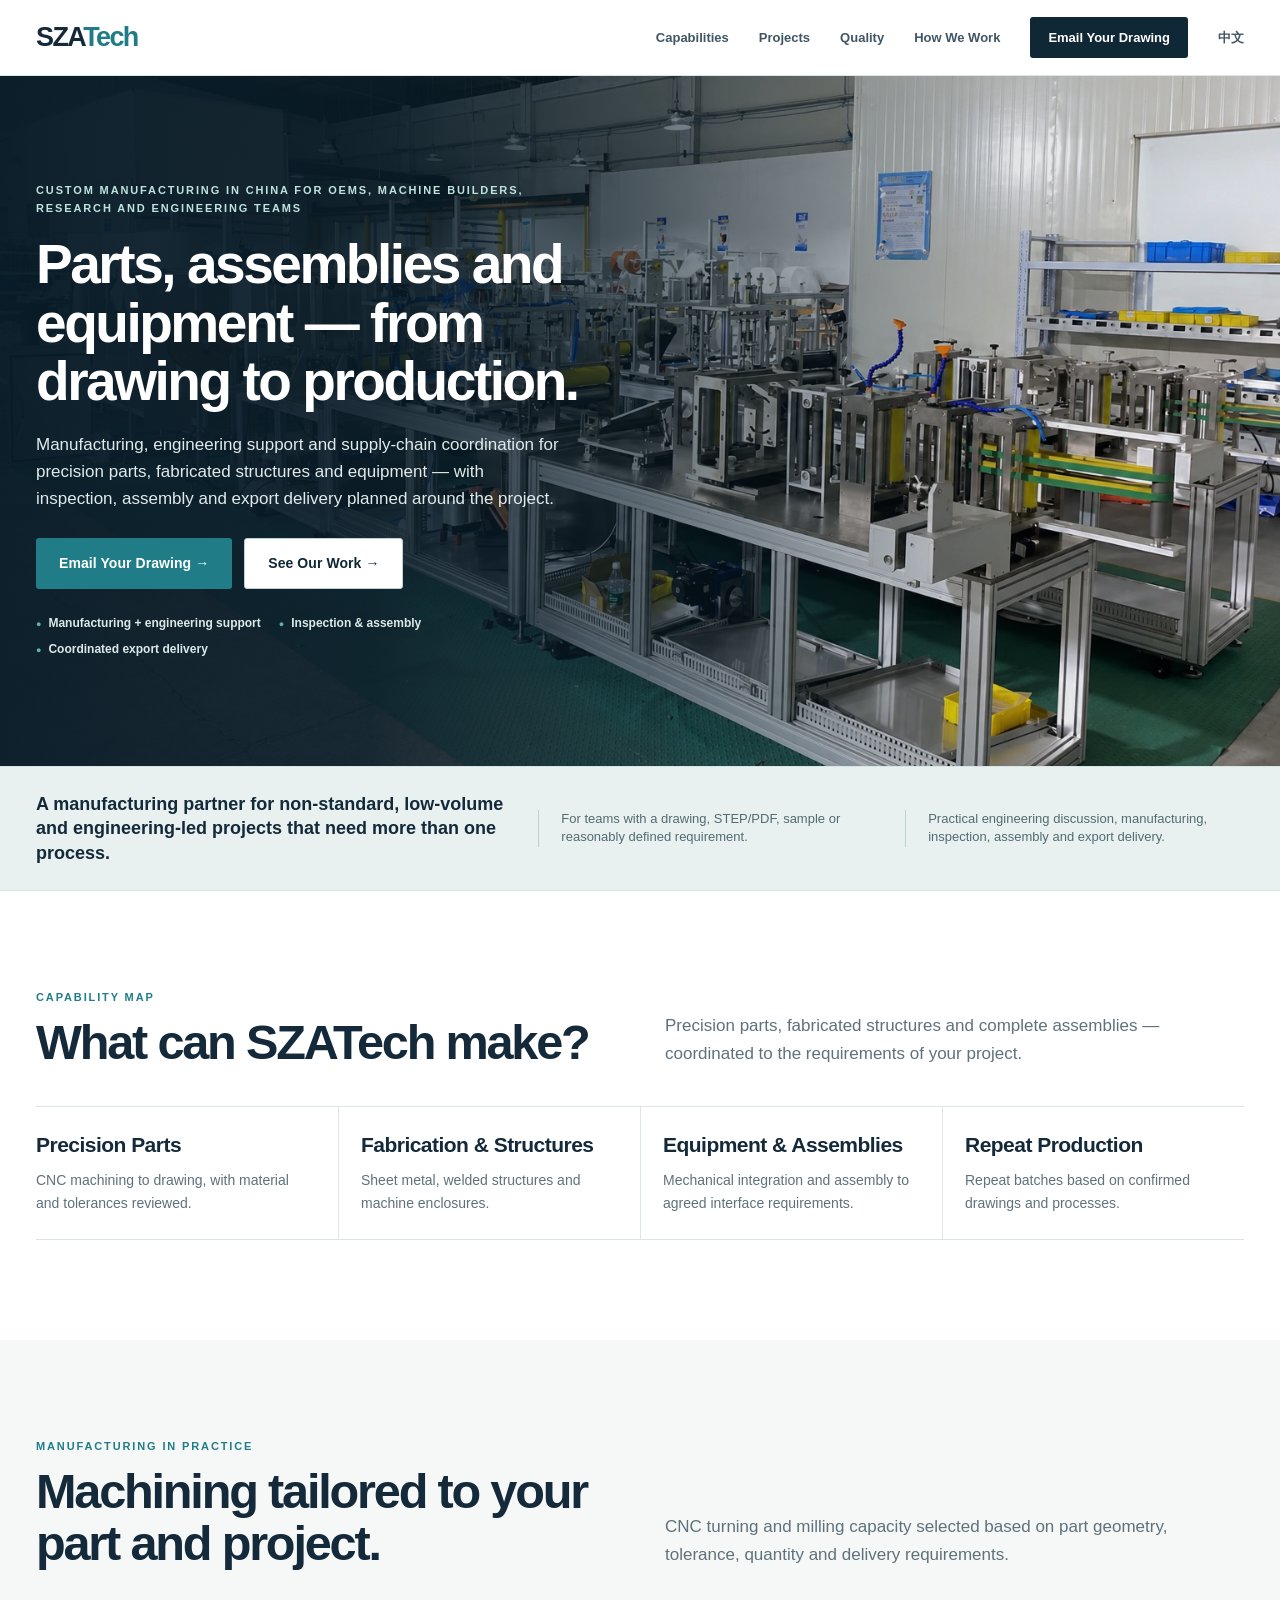
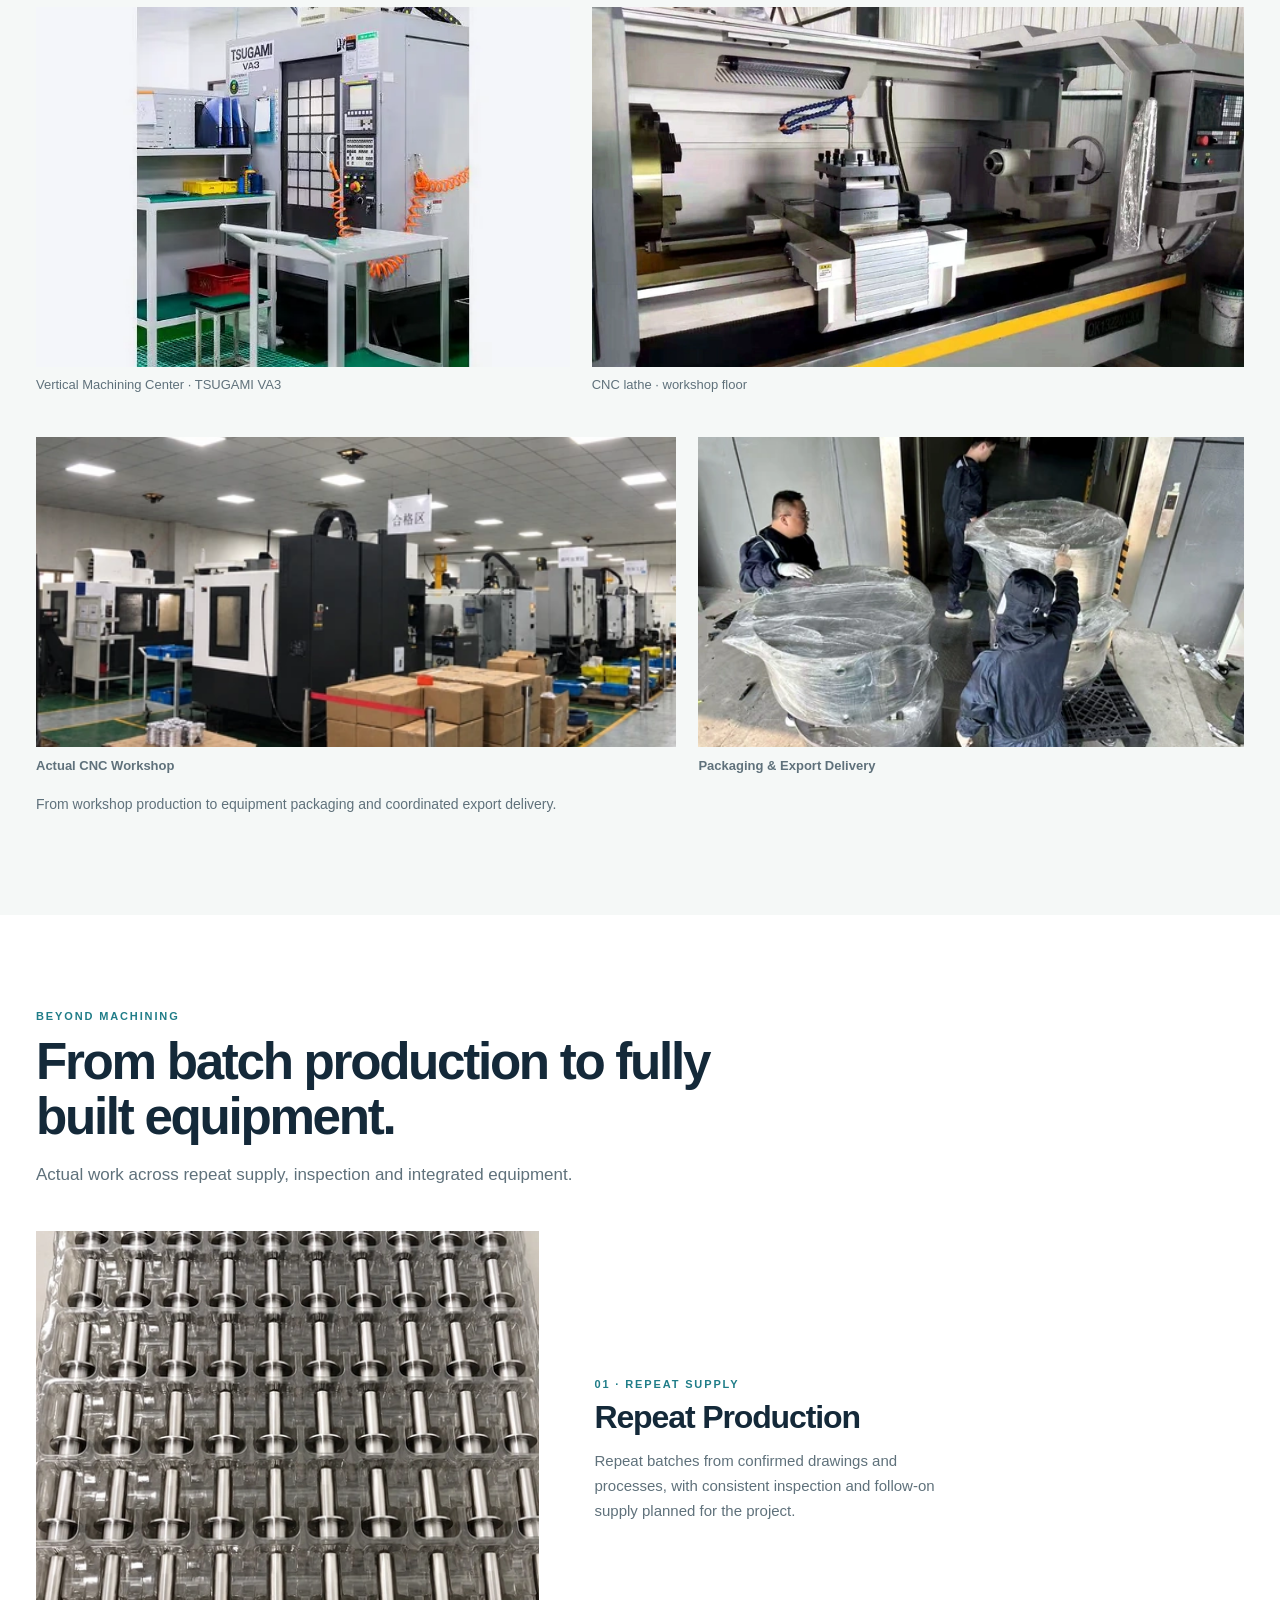
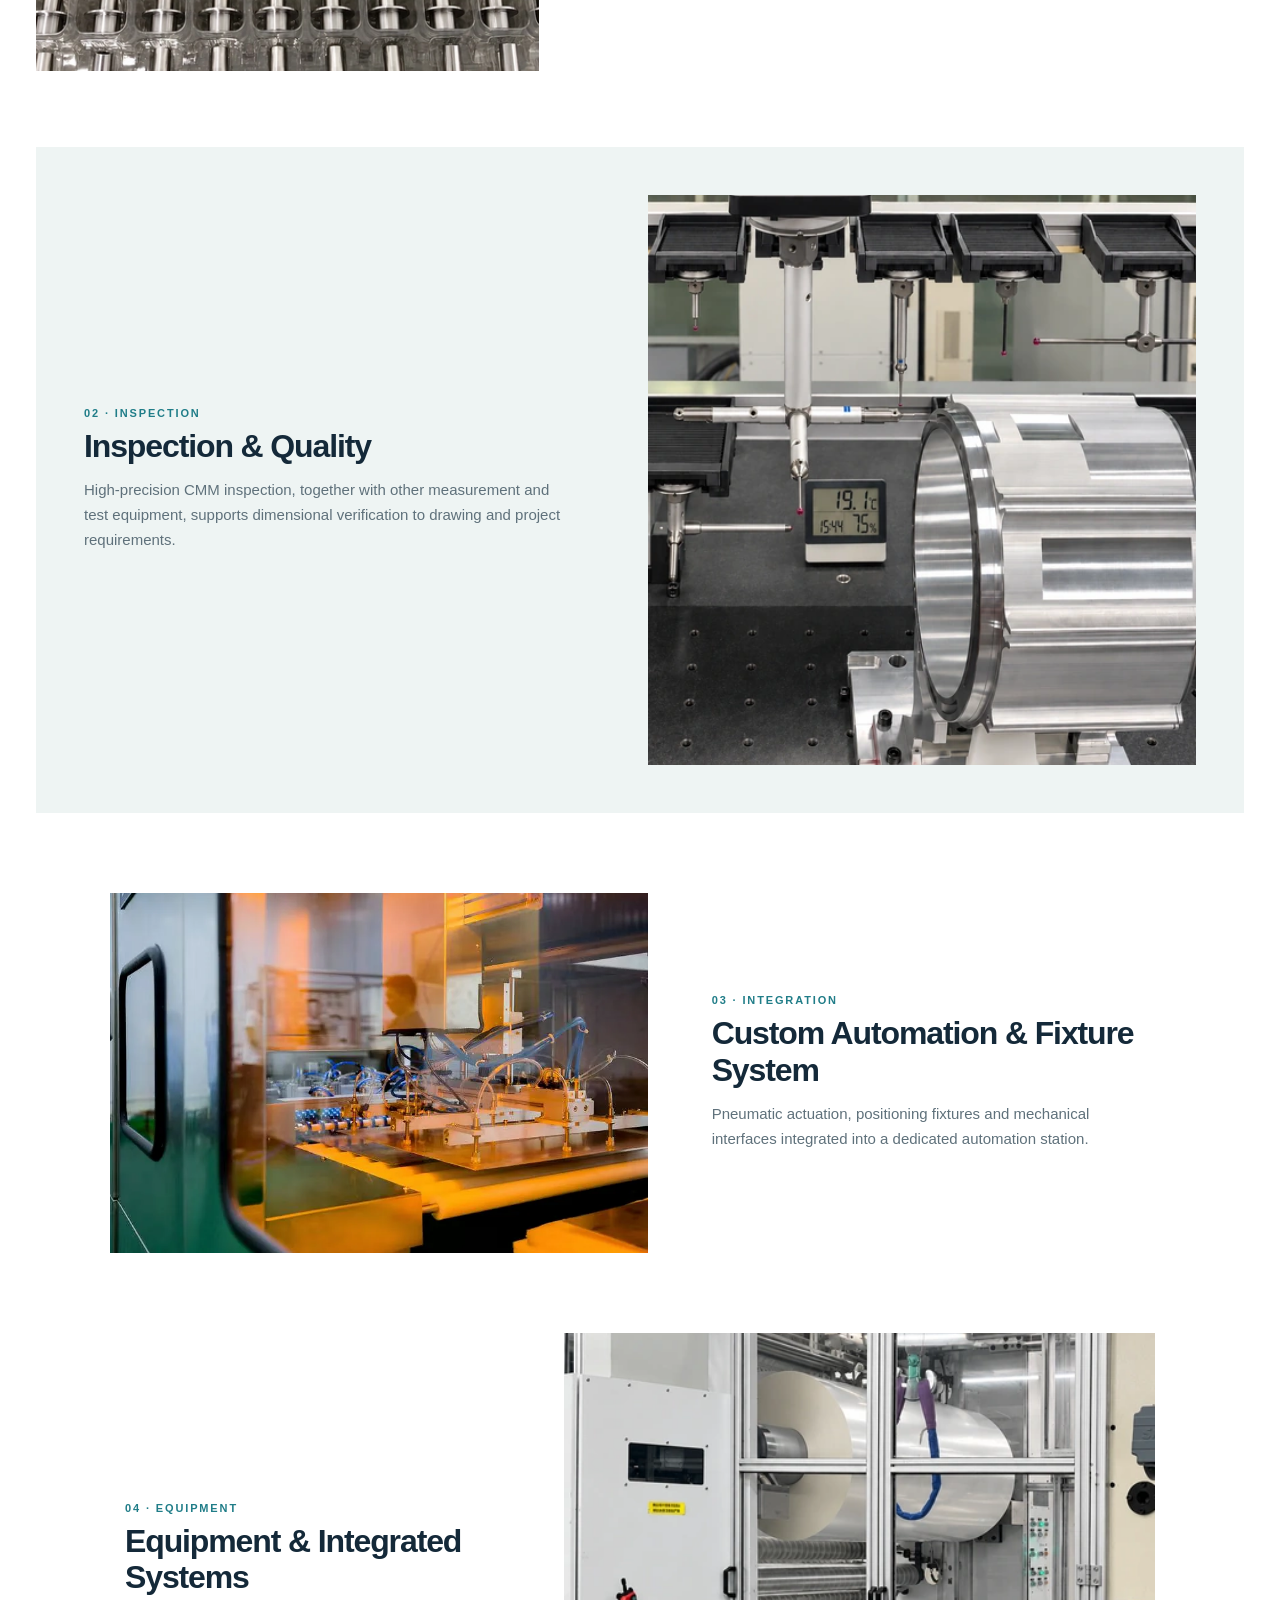
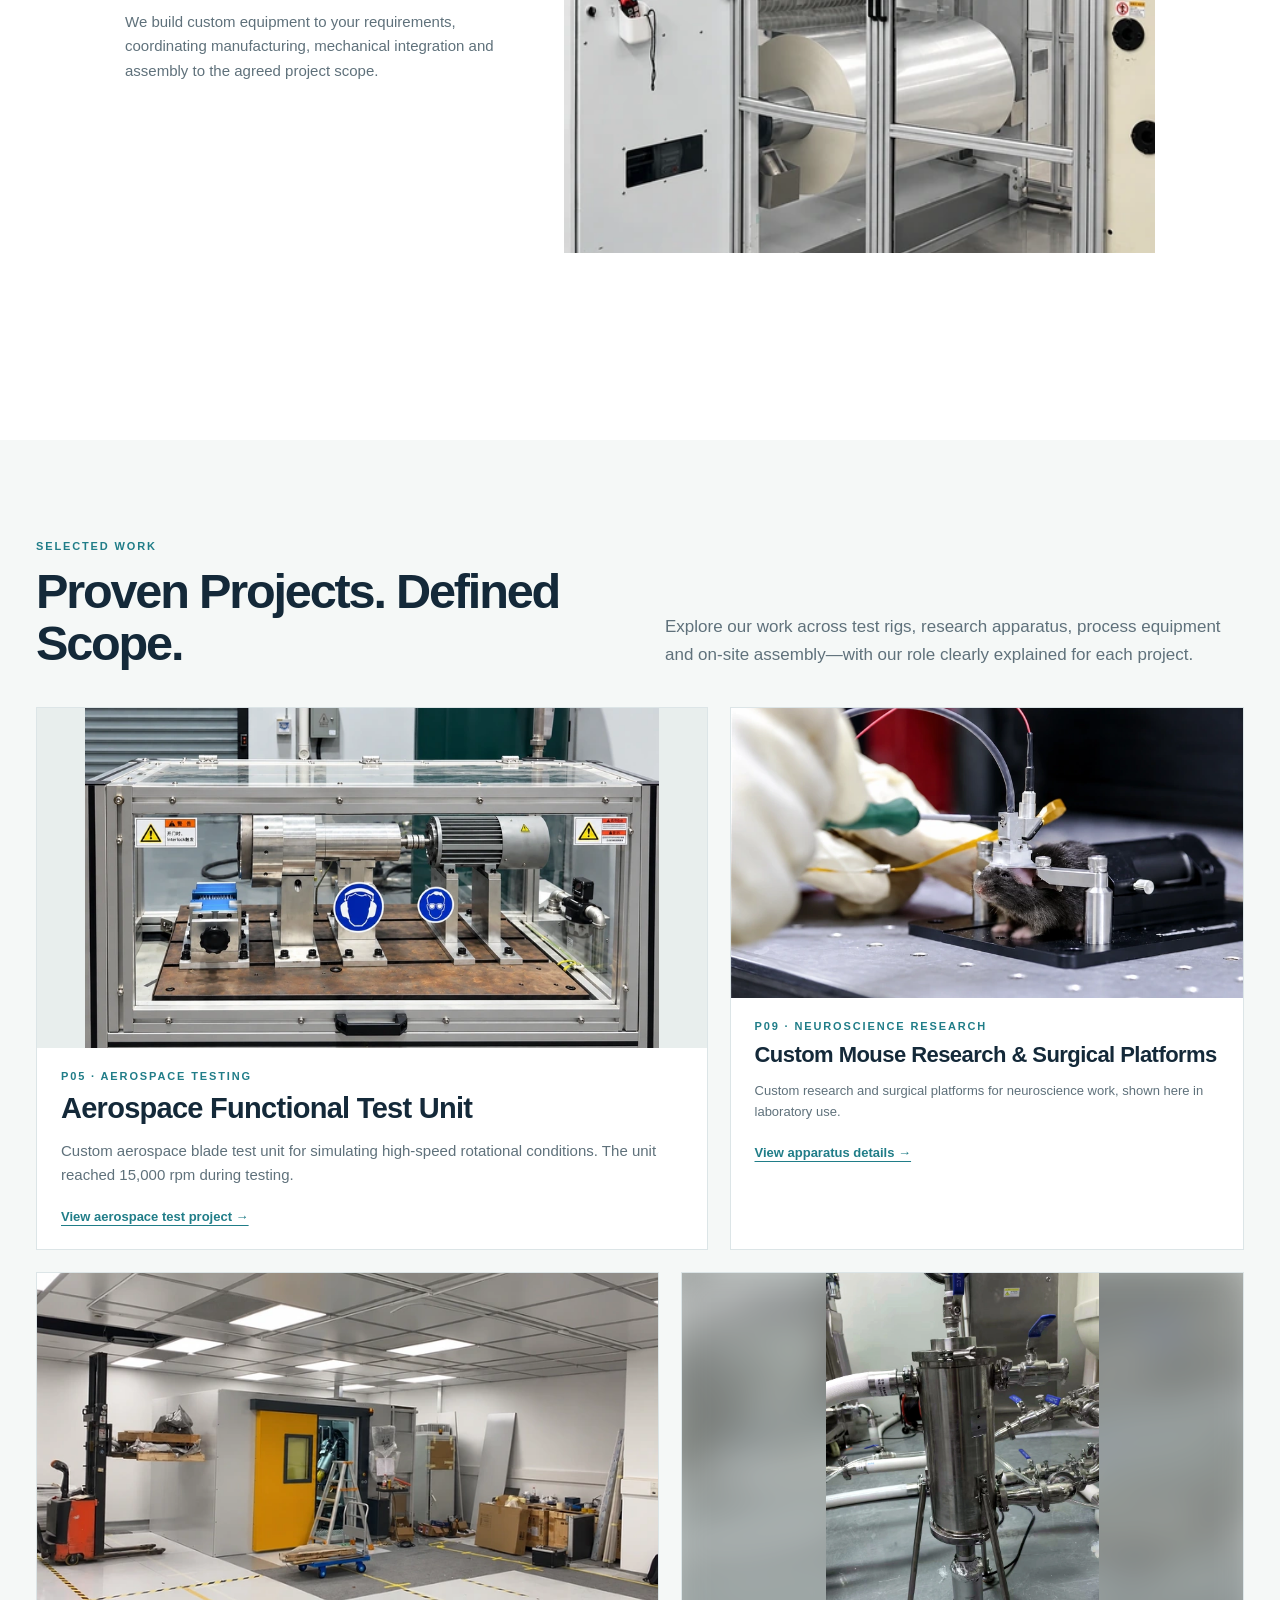
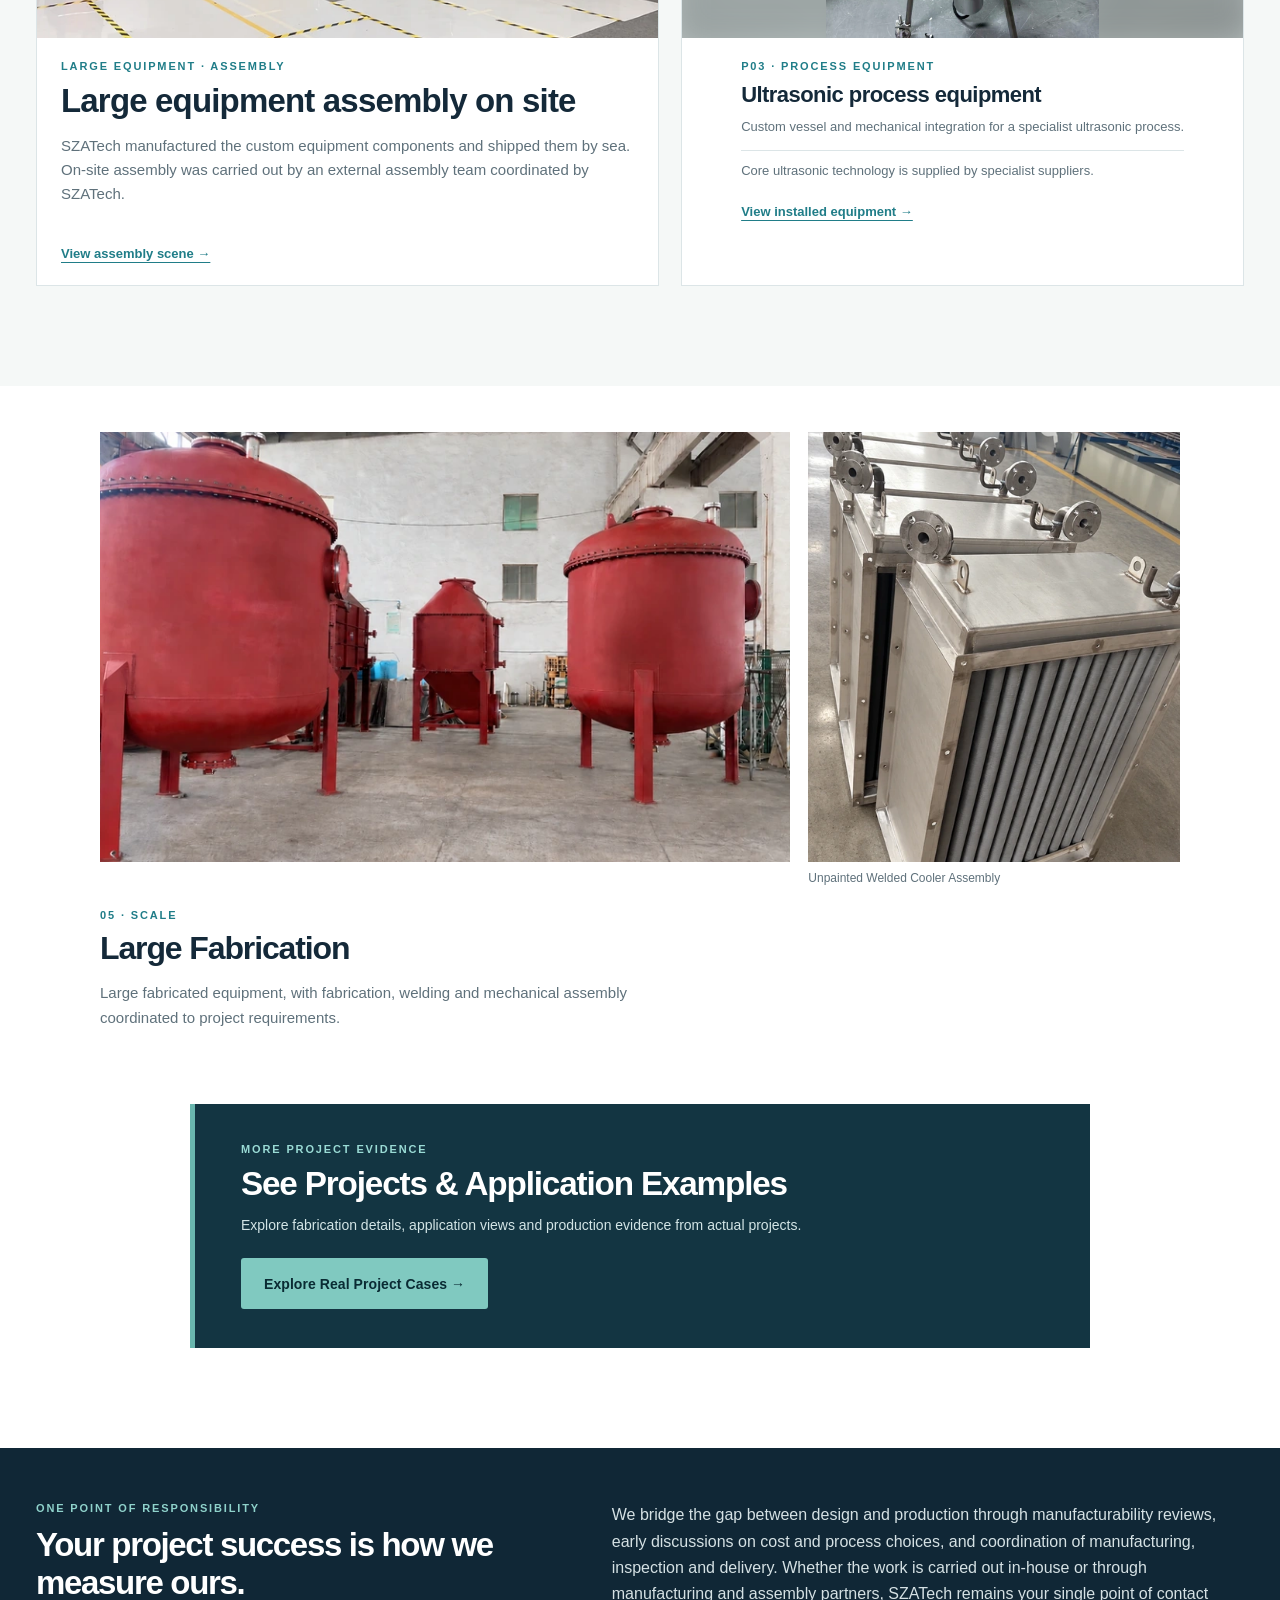
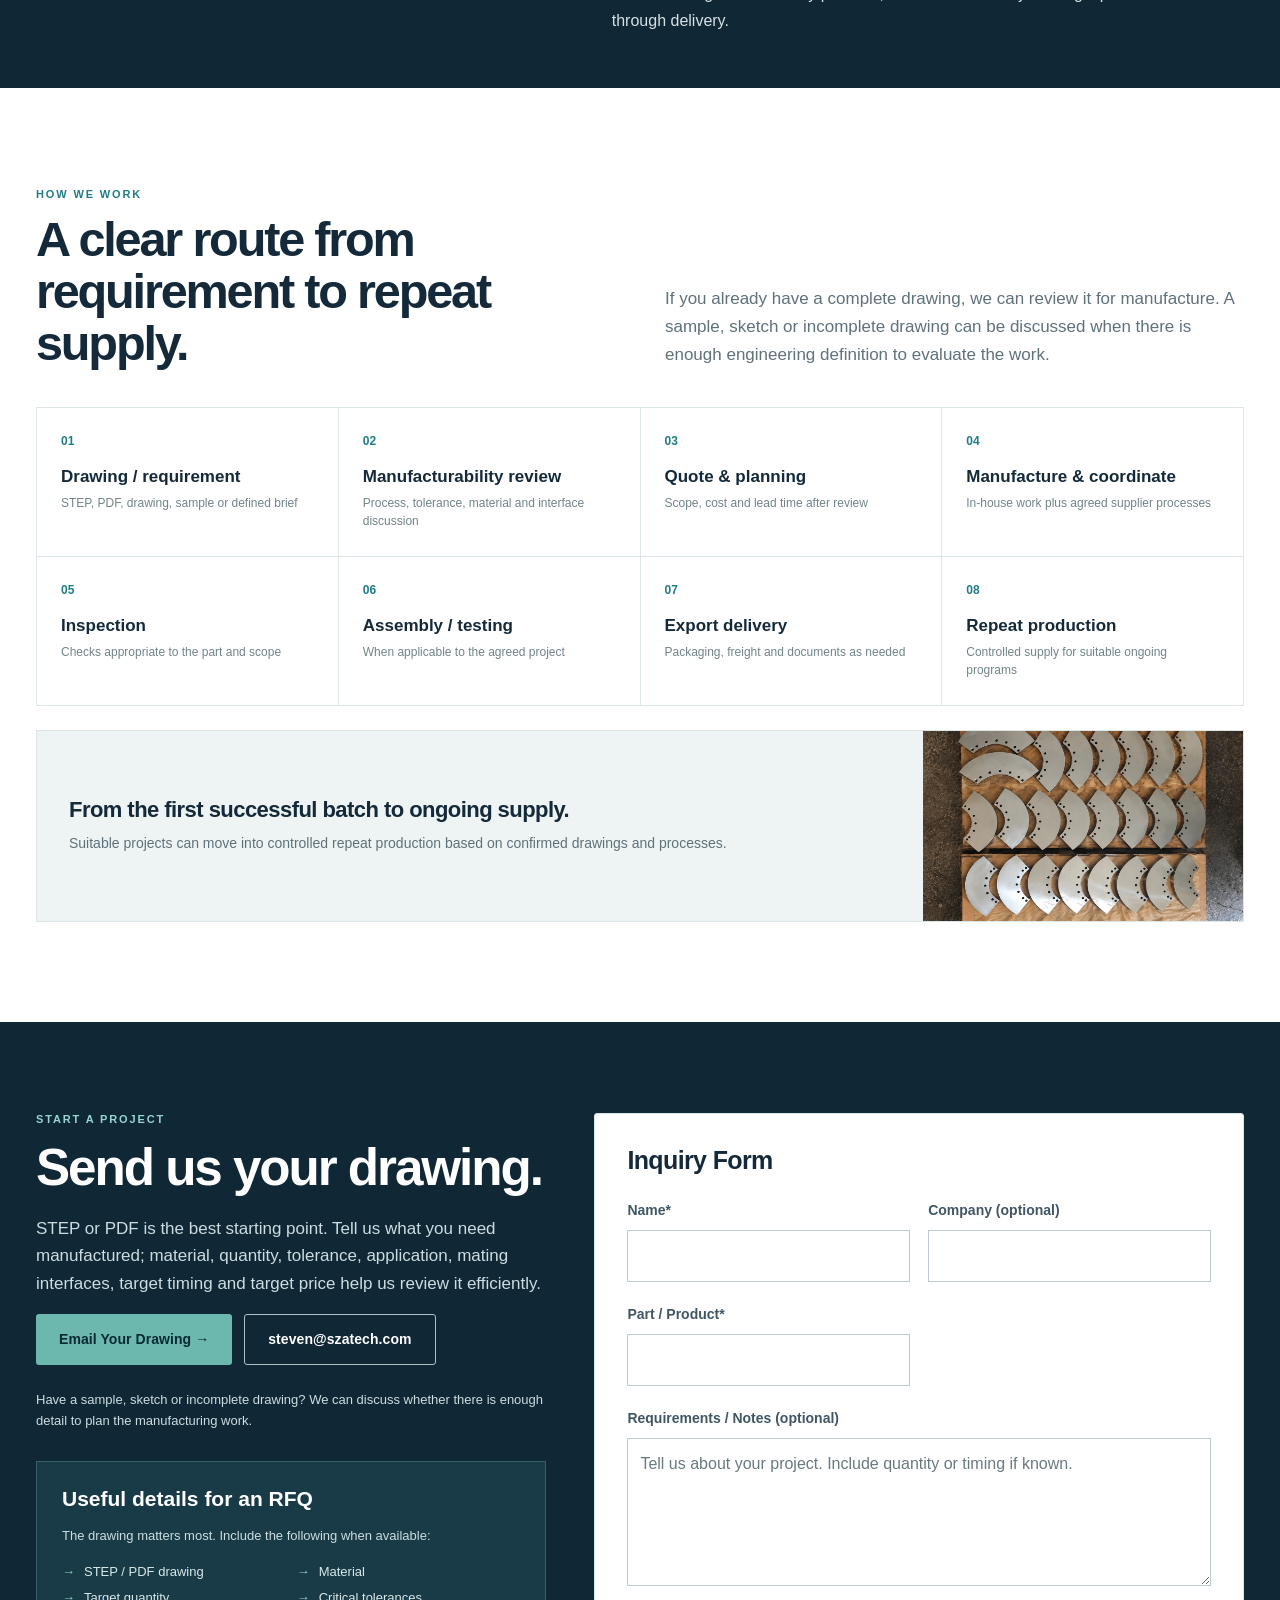
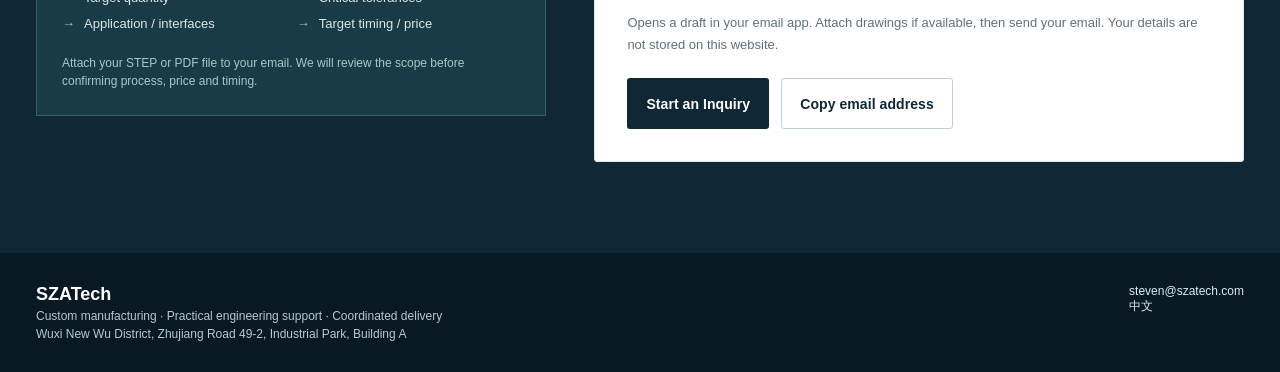
==== docs/index.html @ 00c43399 "Publish approved SZATech copy, responsive images, and refined 084 proof" ====
<!doctype html><html lang="en"><head><meta charset="utf-8"><meta name="viewport" content="width=device-width,initial-scale=1"><meta name="description" content="Custom manufacturing in China for non-standard, low-volume and engineering-led projects, including precision parts, fabricated structures, assemblies and equipment."><title>SZATech | Precision Parts, Equipment & Custom Manufacturing in China</title><link rel="stylesheet" href="assets/site.css"></head><body>
<header class="header"><div class="wrap header-inner"><a class="logo" href="#top" aria-label="SZATech">SZA<span>Tech</span></a><button class="mobile-toggle" aria-label="Open navigation" aria-expanded="false" aria-controls="main-nav">☰</button><nav class="nav" id="main-nav"><a href="#capabilities">Capabilities</a><a href="#work">Projects</a><a href="#quality">Quality</a><a href="#process">How We Work</a><a class="nav-cta" href="mailto:steven@szatech.com?subject=SZATech%20project%20inquiry">Email Your Drawing</a><a href="zh.html" lang="zh">中文</a></nav></div></header>
<main id="top"><section class="hero hero-v13"><div class="wrap hero-grid"><div class="hero-copy"><div class="eyebrow">Custom manufacturing in China for OEMs, machine builders, research and engineering teams</div><h1>Parts, assemblies and equipment — from drawing to production.</h1><p class="lead">Manufacturing, engineering support and supply-chain coordination for precision parts, fabricated structures and equipment — with inspection, assembly and export delivery planned around the project.</p><div class="actions"><a class="button primary" href="mailto:steven@szatech.com?subject=SZATech%20drawing%20review">Email Your Drawing →</a><a class="button ghost" href="#work">See Our Work →</a></div><div class="micro"><span>Manufacturing + engineering support</span><span>Inspection &amp; assembly</span><span>Coordinated export delivery</span></div></div><div class="hero-scene"><img src="assets/066-automation-line-refresh.webp" alt="Integrated automation and assembly line showing SZATech equipment and engineering capability" width="1536" height="1024" loading="eager" fetchpriority="high" srcset="assets/066-automation-line-refresh-w480.webp 480w, assets/066-automation-line-refresh-w800.webp 800w, assets/066-automation-line-refresh-w1200.webp 1200w, assets/066-automation-line-refresh.webp 1536w" sizes="100vw"></div></div></section>

<div class="intro-line"><div class="wrap"><strong>A manufacturing partner for non-standard, low-volume and engineering-led projects that need more than one process.</strong><span>For teams with a drawing, STEP/PDF, sample or reasonably defined requirement.</span><span>Practical engineering discussion, manufacturing, inspection, assembly and export delivery.</span></div></div>
<section class="section" id="capabilities"><div class="wrap"><div class="section-head"><div><div class="eyebrow">Capability map</div><h2>What can SZATech make?</h2></div><p>Precision parts, fabricated structures and complete assemblies — coordinated to the requirements of your project.</p></div><div class="capability-columns"><article><h3>Precision Parts</h3><p>CNC machining to drawing, with material and tolerances reviewed.</p></article><article><h3>Fabrication & Structures</h3><p>Sheet metal, welded structures and machine enclosures.</p></article><article><h3>Equipment & Assemblies</h3><p>Mechanical integration and assembly to agreed interface requirements.</p></article><article><h3>Repeat Production</h3><p>Repeat batches based on confirmed drawings and processes.</p></article></div></div></section>
<section class="section soft" id="delivery"><div class="wrap">
<div class="section-head"><div><div class="eyebrow">Manufacturing in practice</div><h2>Machining tailored to your part and project.</h2></div><p>CNC turning and milling capacity selected based on part geometry, tolerance, quantity and delivery requirements.</p></div>
<div class="manufacturing-v3"><figure class="manufacturing-photo machining-center"><div class="manufacturing-image"><img src="assets/043-tsugami-machine-in-workshop.webp" alt="TSUGAMI VA3 vertical machining center in the workshop" width="800" height="600" loading="lazy"></div><figcaption>Vertical Machining Center · TSUGAMI VA3</figcaption></figure><figure class="manufacturing-photo lathe"><div class="manufacturing-image"><img src="assets/041-cnc-lathe-shop-floor.webp" alt="CNC lathe with chuck and tool turret on the workshop floor" width="1440" height="1080" loading="lazy" srcset="assets/041-cnc-lathe-shop-floor-w480.webp 480w, assets/041-cnc-lathe-shop-floor-w800.webp 800w, assets/041-cnc-lathe-shop-floor-w1200.webp 1200w, assets/041-cnc-lathe-shop-floor.webp 1440w" sizes="(max-width: 720px) calc(100vw - 36px), (max-width: 1050px) 50vw, 620px"></div><figcaption>CNC lathe · workshop floor</figcaption></figure></div>
<div class="workshop-delivery-proof" aria-label="Workshop and delivery evidence"><div class="workshop-delivery-images"><figure class="workshop-delivery-photo workshop"><img src="assets/090-cnc-workshop-refresh.webp" alt="Actual SZATech CNC workshop" width="1448" height="1086" loading="lazy" srcset="assets/090-cnc-workshop-refresh-w480.webp 480w, assets/090-cnc-workshop-refresh-w800.webp 800w, assets/090-cnc-workshop-refresh-w1200.webp 1200w, assets/090-cnc-workshop-refresh.webp 1448w" sizes="(max-width: 720px) calc(100vw - 36px), (max-width: 1050px) 50vw, 620px"><figcaption>Actual CNC Workshop</figcaption></figure><figure class="workshop-delivery-photo delivery"><img src="assets/p06-015.webp" alt="Large equipment wrapped for packaging and export delivery" width="1008" height="756" loading="lazy" srcset="assets/p06-015-w480.webp 480w, assets/p06-015-w800.webp 800w, assets/p06-015.webp 1008w" sizes="(max-width: 720px) calc(100vw - 36px), (max-width: 1050px) 50vw, 620px"><figcaption>Packaging &amp; Export Delivery</figcaption></figure></div><p>From workshop production to equipment packaging and coordinated export delivery.</p></div>
</div></section>
<section class="image-story" aria-label="Beyond Machining">
<div class="wrap"><div class="story-heading"><div class="eyebrow">Beyond Machining</div><h2>From batch production to fully built equipment.</h2><p>Actual work across repeat supply, inspection and integrated equipment.</p></div>
<div class="story-pair story-single"><article class="story-item repeat"><div class="story-media"><img src="assets/085-repeat-production-refresh.webp" alt="Repeat batch of machined stainless components arranged for inspection" width="1086" height="1448" loading="lazy" srcset="assets/085-repeat-production-refresh-w480.webp 480w, assets/085-repeat-production-refresh-w800.webp 800w, assets/085-repeat-production-refresh.webp 1086w" sizes="(max-width: 720px) calc(100vw - 36px), (max-width: 1050px) 50vw, 620px"></div><div class="story-copy"><div class="eyebrow">01 · Repeat supply</div><h3>Repeat Production</h3><p>Repeat batches from confirmed drawings and processes, with consistent inspection and follow-on supply planned for the project.</p></div></article></div>
<article class="story-item inspection" id="quality"><div class="story-copy"><div class="eyebrow">02 · Inspection</div><h3>Inspection &amp; Quality</h3><p>High-precision CMM inspection, together with other measurement and test equipment, supports dimensional verification to drawing and project requirements.</p></div><div class="story-media"><img src="assets/073-cmm-inspection-refresh.webp" alt="CMM probe measuring a machined workpiece held in a fixture" width="1024" height="1536" loading="lazy" srcset="assets/073-cmm-inspection-refresh-w480.webp 480w, assets/073-cmm-inspection-refresh-w800.webp 800w, assets/073-cmm-inspection-refresh.webp 1024w" sizes="(max-width: 720px) calc(100vw - 36px), (max-width: 1050px) 50vw, 620px"></div></article>
<article class="story-item automation-bridge"><div class="story-media"><img src="assets/042-machining-behind-window.webp" alt="Dedicated automation station with positioning fixtures, pneumatic lines and mechanical interfaces" width="800" height="600" loading="lazy"></div><div class="story-copy"><div class="eyebrow">03 · Integration</div><h3>Custom Automation &amp; Fixture System</h3><p>Pneumatic actuation, positioning fixtures and mechanical interfaces integrated into a dedicated automation station.</p></div></article>
<article class="story-item equipment"><div class="story-media"><img src="assets/equipment-web-handling-refresh.webp" alt="Integrated equipment with rollers and web handling components" width="1086" height="1448" loading="lazy" srcset="assets/equipment-web-handling-refresh-w480.webp 480w, assets/equipment-web-handling-refresh-w800.webp 800w, assets/equipment-web-handling-refresh.webp 1086w" sizes="(max-width: 720px) calc(100vw - 36px), (max-width: 1050px) 50vw, 620px"></div><div class="story-copy"><div class="eyebrow">04 · Equipment</div><h3>Equipment &amp; Integrated Systems</h3><p>We build custom equipment to your requirements, coordinating manufacturing, mechanical integration and assembly to the agreed project scope.</p></div></article>
</div></section>
<section class="section soft" id="work"><div class="wrap">
<div class="section-head"><div><div class="eyebrow">Selected work</div><h2>Proven Projects. Defined Scope.</h2></div><p>Explore our work across test rigs, research apparatus, process equipment and on-site assembly—with our role clearly explained for each project.</p></div>
<div class="selected-layout selected-grid-v4">
<article class="selected-feature functional-test" id="case-p05">
<div class="selected-photo"><img src="assets/065-functional-test-front-view.webp" alt="Aerospace functional test unit for high-speed blade testing" width="1630" height="965" loading="lazy" srcset="assets/065-functional-test-front-view-w480.webp 480w, assets/065-functional-test-front-view-w800.webp 800w, assets/065-functional-test-front-view-w1200.webp 1200w, assets/065-functional-test-front-view.webp 1630w" sizes="(max-width: 720px) calc(100vw - 36px), (max-width: 1050px) 50vw, 620px"></div>
<div class="copy"><div class="eyebrow">P05 · Aerospace testing</div><h3>Aerospace Functional Test Unit</h3><p>Custom aerospace blade test unit for simulating high-speed rotational conditions. The unit reached 15,000 rpm during testing.</p><a class="text-link" href="case-supporting.html#p05">View aerospace test project →</a></div>
</article>
<article class="selected-detail research-case" id="case-p09">
<div class="selected-photo"><img src="assets/p09-060-natural-paws.webp" alt="Custom mouse research and surgical platforms shown in laboratory use" width="1545" height="1018" loading="lazy" srcset="assets/p09-060-natural-paws-w480.webp 480w, assets/p09-060-natural-paws-w800.webp 800w, assets/p09-060-natural-paws-w1200.webp 1200w, assets/p09-060-natural-paws.webp 1545w" sizes="(max-width: 720px) calc(100vw - 36px), (max-width: 1050px) 50vw, 620px"></div>
<div class="copy"><div class="eyebrow">P09 · Neuroscience research</div><h3>Custom Mouse Research &amp; Surgical Platforms</h3><p>Custom research and surgical platforms for neuroscience work, shown here in laboratory use.</p><a class="text-link" href="case-supporting.html#p09">View apparatus details →</a></div>
</article>
<article class="installation-project" id="case-installation"><div class="installation-photo"><img src="assets/067-large-equipment-installation-retouched.webp" alt="Large yellow-door equipment being assembled on site" width="1672" height="940" loading="lazy" srcset="assets/067-large-equipment-installation-retouched-w480.webp 480w, assets/067-large-equipment-installation-retouched-w800.webp 800w, assets/067-large-equipment-installation-retouched-w1200.webp 1200w, assets/067-large-equipment-installation-retouched.webp 1672w" sizes="(max-width: 720px) calc(100vw - 36px), (max-width: 1050px) 50vw, 620px"></div><div class="installation-copy"><div class="eyebrow">Large equipment · Assembly</div><h3>Large equipment assembly on site</h3><p>SZATech manufactured the custom equipment components and shipped them by sea. On-site assembly was carried out by an external assembly team coordinated by SZATech.</p><a class="text-link" href="case-supporting.html#installation">View assembly scene →</a></div></article>
<article class="selected-detail process-case" id="case-p03">
<div class="selected-photo"><img src="assets/p03-038.jpg" alt="Installed stainless vessel and process connections in an ultrasonic system" width="1279" height="1706" loading="lazy" srcset="assets/p03-038-w480.webp 480w, assets/p03-038-w800.webp 800w, assets/p03-038.jpg 1279w" sizes="(max-width: 720px) calc(100vw - 36px), (max-width: 1050px) 50vw, 620px"></div>
<div class="copy"><div class="eyebrow">P03 · Process equipment</div><h3>Ultrasonic process equipment</h3><p>Custom vessel and mechanical integration for a specialist ultrasonic process.</p><p class="scope-note">Core ultrasonic technology is supplied by specialist suppliers.</p><a class="text-link" href="case-supporting.html#p03">View installed equipment →</a></div>
</article>
</div></div></section>
<section class="image-story fabrication-section" aria-label="Large fabrication"><div class="wrap"><article class="fabrication-proof" id="scale"><div class="fabrication-gallery"><figure class="fabrication-primary"><img src="assets/023-large-vessels-refresh.webp" alt="Large fabricated equipment in a workshop" width="1672" height="941" loading="lazy" srcset="assets/023-large-vessels-refresh-w480.webp 480w, assets/023-large-vessels-refresh-w800.webp 800w, assets/023-large-vessels-refresh-w1200.webp 1200w, assets/023-large-vessels-refresh.webp 1672w" sizes="(max-width: 720px) calc(100vw - 36px), (max-width: 1050px) 50vw, 620px"></figure><figure class="fabrication-secondary"><img src="assets/078-upright-approved-angle.webp" alt="Unpainted Welded Cooler Assembly in the workshop" width="916" height="1482" loading="lazy" srcset="assets/078-upright-approved-angle-w480.webp 480w, assets/078-upright-approved-angle-w600.webp 600w, assets/078-upright-approved-angle-w800.webp 800w, assets/078-upright-approved-angle.webp 916w" sizes="(max-width: 480px) 68vw, (max-width: 720px) 41vw, 420px"><figcaption>Unpainted Welded Cooler Assembly</figcaption></figure></div><div class="story-copy"><div class="eyebrow">05 · Scale</div><h3>Large Fabrication</h3><p>Large fabricated equipment, with fabrication, welding and mechanical assembly coordinated to project requirements.</p></div></article></div></section>
<section class="section project-cta-section"><div class="wrap"><aside class="project-entry"><div class="project-entry-copy"><div class="eyebrow">More project evidence</div><h3>See Projects &amp; Application Examples</h3><p>Explore fabrication details, application views and production evidence from actual projects.</p><a class="button primary" href="case-supporting.html">Explore Real Project Cases →</a></div></aside></div></section>
<section class="responsibility"><div class="wrap"><div><div class="eyebrow">One point of responsibility</div><h2>Your project success is how we measure ours.</h2></div><div><p>We bridge the gap between design and production through manufacturability reviews, early discussions on cost and process choices, and coordination of manufacturing, inspection and delivery. Whether the work is carried out in-house or through manufacturing and assembly partners, SZATech remains your single point of contact through delivery.</p></div></div></section>
<section class="section" id="process"><div class="wrap"><div class="section-head"><div><div class="eyebrow">How we work</div><h2>A clear route from requirement to repeat supply.</h2></div><p>If you already have a complete drawing, we can review it for manufacture. A sample, sketch or incomplete drawing can be discussed when there is enough engineering definition to evaluate the work.</p></div><div class="steps"><div class="step"><b>01</b><strong>Drawing / requirement</strong><small>STEP, PDF, drawing, sample or defined brief</small></div><div class="step"><b>02</b><strong>Manufacturability review</strong><small>Process, tolerance, material and interface discussion</small></div><div class="step"><b>03</b><strong>Quote &amp; planning</strong><small>Scope, cost and lead time after review</small></div><div class="step"><b>04</b><strong>Manufacture &amp; coordinate</strong><small>In-house work plus agreed supplier processes</small></div><div class="step"><b>05</b><strong>Inspection</strong><small>Checks appropriate to the part and scope</small></div><div class="step"><b>06</b><strong>Assembly / testing</strong><small>When applicable to the agreed project</small></div><div class="step"><b>07</b><strong>Export delivery</strong><small>Packaging, freight and documents as needed</small></div><div class="step"><b>08</b><strong>Repeat production</strong><small>Controlled supply for suitable ongoing programs</small></div></div><div class="repeat-supply-proof"><div class="repeat-supply-copy"><h3>From the first successful batch to ongoing supply.</h3><p>Suitable projects can move into controlled repeat production based on confirmed drawings and processes.</p></div><div class="repeat-supply-photo"><img src="assets/084-curved-metal-parts-batch-cleaned.webp" alt="Batch of curved machined metal parts" width="800" height="1200" loading="lazy"></div></div></div></section>
<section class="contact" id="contact"><div class="wrap contact-grid"><div class="contact-summary"><div><div class="eyebrow">Start a project</div><h2>Send us your drawing.</h2><p>STEP or PDF is the best starting point. Tell us what you need manufactured; material, quantity, tolerance, application, mating interfaces, target timing and target price help us review it efficiently.</p><div class="actions"><a class="button primary" href="mailto:steven@szatech.com?subject=SZATech%20drawing%20review">Email Your Drawing →</a><a class="button ghost-light" href="mailto:steven@szatech.com">steven@szatech.com</a></div><p style="font-size:13px;margin-top:25px">Have a sample, sketch or incomplete drawing? We can discuss whether there is enough detail to plan the manufacturing work.</p></div><aside class="rfq-list"><h3>Useful details for an RFQ</h3><p>The drawing matters most. Include the following when available:</p><ul><li>STEP / PDF drawing</li><li>Material</li><li>Target quantity</li><li>Critical tolerances</li><li>Application / interfaces</li><li>Target timing / price</li></ul><small>Attach your STEP or PDF file to your email. We will review the scope before confirming process, price and timing.</small></aside></div><form class="inquiry-form" id="inquiry-form" autocomplete="off" aria-labelledby="inquiry-title" aria-describedby="inquiry-note">
<h3 id="inquiry-title">Inquiry Form</h3><div class="inquiry-fields"><div class="inquiry-field"><label for="inquiry-name">Name*</label><input id="inquiry-name" name="name" type="text" maxlength="100" required></div><div class="inquiry-field"><label for="inquiry-company">Company (optional)</label><input id="inquiry-company" name="company" type="text" maxlength="150"></div><div class="inquiry-field"><label for="inquiry-part">Part / Product*</label><input id="inquiry-part" name="part" type="text" maxlength="150" required></div>
<div class="inquiry-field inquiry-notes"><label for="inquiry-notes">Requirements / Notes (optional)</label><textarea id="inquiry-notes" name="notes" maxlength="1500" rows="5" placeholder="Tell us about your project. Include quantity or timing if known."></textarea></div></div>
<p id="inquiry-note">Opens a draft in your email app. Attach drawings if available, then send your email. Your details are not stored on this website.</p><div class="actions"><button type="submit" class="button dark" disabled>Start an Inquiry</button><button type="button" class="button ghost" id="copy-email" disabled>Copy email address</button></div>
<p id="inquiry-status" role="status" aria-live="polite"></p><a id="inquiry-draft" class="text-link" hidden>Open email draft again</a><noscript><p>Enable JavaScript to use this form, or contact us directly using the email link alongside it.</p></noscript></form></div></section></main>
<footer class="footer"><div class="wrap"><div><strong>SZATech</strong><p>Custom manufacturing · Practical engineering support · Coordinated delivery</p><p>Wuxi New Wu District, Zhujiang Road 49-2, Industrial Park, Building A</p></div><div><a href="mailto:steven@szatech.com">steven@szatech.com</a><br><a href="zh.html">中文</a></div></div></footer>
<script>const b=document.querySelector('.mobile-toggle'),n=document.querySelector('.nav');b.addEventListener('click',()=>{let open=n.classList.toggle('open');b.setAttribute('aria-expanded',open)});n.querySelectorAll('a').forEach(a=>a.addEventListener('click',()=>{n.classList.remove('open');b.setAttribute('aria-expanded','false')}));</script><script src="assets/inquiry.js" defer></script></body></html>
---- docs/assets/site.css ----
:root{--ink:#142939;--deep:#102736;--deep2:#173844;--accent:#207d88;--accent2:#bfe4df;--muted:#5f717b;--line:#dce5e7;--paper:#f5f8f7;--white:#fff}
*{box-sizing:border-box}html{scroll-behavior:smooth}body{margin:0;background:#fff;color:var(--ink);font-family:Arial,"Segoe UI","Microsoft YaHei",sans-serif}img{display:block;width:100%;height:100%;object-fit:cover}a{text-decoration:none;color:inherit}button{font:inherit}.wrap{width:min(1240px,calc(100% - 72px));margin:0 auto}.preview-bar{background:#0b1d2a;color:#d3e4e7;padding:8px 0;font-size:11px;letter-spacing:.12em;text-align:center;font-weight:700}.header{height:76px;background:#fff;border-bottom:1px solid var(--line);display:flex;align-items:center;position:sticky;top:0;z-index:30}.header-inner{display:flex;align-items:center;justify-content:space-between;gap:28px}.logo{font-size:27px;font-weight:800;letter-spacing:-.06em;white-space:nowrap}.logo span{color:var(--accent)}.nav{display:flex;align-items:center;gap:30px}.nav a{font-size:13px;font-weight:700;color:#405664;white-space:nowrap}.nav a:hover{color:var(--accent)}.nav .nav-cta{background:var(--deep);color:white;padding:13px 18px;border-radius:3px}.mobile-toggle{display:none;border:0;background:none;color:var(--deep);font-size:24px}.eyebrow{font-size:11px;font-weight:800;letter-spacing:.17em;text-transform:uppercase;color:var(--accent)}.section{padding:100px 0}.section.soft{background:var(--paper)}.section-head{display:grid;grid-template-columns:1fr 1fr;gap:50px;align-items:end;margin-bottom:38px}.section-head h2,.section h2{font-size:clamp(34px,3.8vw,54px);line-height:1.07;letter-spacing:-.045em;margin:13px 0 0}.section-head p{color:var(--muted);font-size:17px;line-height:1.65;margin:0}.button{display:inline-flex;align-items:center;justify-content:center;min-height:51px;padding:0 23px;border-radius:3px;font-size:14px;font-weight:800;letter-spacing:.005em;transition:.2s}.button:hover{transform:translateY(-2px)}.button.primary{background:var(--accent);color:#fff}.button.dark{background:var(--deep);color:#fff}.button.ghost{border:1px solid #bfd0d3;color:var(--deep);background:#fff}.button.ghost-light{border:1px solid #abc3c7;color:#fff}.actions{display:flex;gap:12px;flex-wrap:wrap}
.hero{background:#f8faf9;padding:82px 0 70px}.hero-grid{display:grid;grid-template-columns:52% 48%;gap:0;align-items:center}.hero-copy{padding-right:64px}.hero h1{font-size:clamp(48px,5vw,72px);line-height:1.035;letter-spacing:-.058em;margin:20px 0 24px;max-width:670px}.hero .lead{font-size:18px;line-height:1.65;color:#526976;margin:0 0 29px;max-width:610px}.hero .micro{display:flex;gap:18px;flex-wrap:wrap;font-size:12px;font-weight:700;color:#627984;margin-top:36px}.hero .micro span:before{content:'●';color:#5eb4ac;margin-right:7px;font-size:9px}.hero-images{height:610px;display:grid;grid-template-columns:1.2fr .76fr;grid-template-rows:1fr 1fr;gap:11px}.hero-images figure{margin:0;position:relative;overflow:hidden;background:#bdcbc9}.hero-images figure:first-child{grid-row:span 2}.hero-images figure:first-child img{object-position:50% 37%}.hero-images figure:nth-child(2) img{object-position:50% 47%}.hero-images figure:nth-child(3) img{object-position:50% 40%}.hero-images figcaption{position:absolute;left:0;bottom:0;background:#0d2c3fd9;color:#fff;padding:8px 11px;font-size:11px;font-weight:700;letter-spacing:.04em}.intro-line{background:#e8f1f0;border-top:1px solid #d5e6e4;border-bottom:1px solid #d5e6e4}.intro-line .wrap{display:grid;grid-template-columns:1.4fr 1fr 1fr;gap:28px;align-items:center;padding-top:25px;padding-bottom:25px}.intro-line strong{font-size:18px;line-height:1.35}.intro-line span{font-size:13px;line-height:1.45;color:#526b72;border-left:1px solid #b9d3d3;padding-left:22px}
.cap-map{border-top:1px solid var(--line)}.cap-row{display:grid;grid-template-columns:62px minmax(200px,.8fr) minmax(250px,1.1fr) 168px;align-items:center;gap:24px;border-bottom:1px solid var(--line);padding:18px 0}.cap-row .num{color:var(--accent);font-weight:800;font-size:13px}.cap-row h3{font-size:25px;line-height:1.1;letter-spacing:-.03em;margin:0}.cap-row p{font-size:14px;line-height:1.5;color:var(--muted);margin:0}.cap-row img{width:168px;height:108px;object-fit:cover}.cap-row:nth-child(2) img{object-position:center 35%}.cap-row:nth-child(3) img{object-position:center 35%}.responsibility{background:var(--deep);color:#fff;padding:54px 0}.responsibility .wrap{display:grid;grid-template-columns:1fr 1.25fr;gap:70px}.responsibility .eyebrow{color:#8fd2cb}.responsibility h2{font-size:33px;line-height:1.14;letter-spacing:-.04em;margin:12px 0 0}.responsibility p{font-size:16px;line-height:1.65;color:#d5e1e4;margin:0}.responsibility small{display:block;color:#9fc8cc;margin-top:15px;line-height:1.5;font-size:12px}
.cases{display:grid;grid-template-columns:1.2fr 1fr;gap:20px}.case-feature{display:grid;grid-template-columns:1fr 1fr;background:#eaf1f0;min-height:478px}.case-feature .photo{height:478px}.case-feature .photo img{object-position:50% 30%}.case-feature .copy{padding:39px 33px;display:flex;flex-direction:column;justify-content:space-between}.case-feature h3{font-size:31px;line-height:1.1;letter-spacing:-.035em;margin:14px 0}.case-feature p{font-size:14px;line-height:1.55;color:#526771}.case-feature small{font-size:11px;color:#637b81;line-height:1.45}.case-side{display:grid;grid-template-rows:1fr 1fr;gap:20px}.case-tile{position:relative;overflow:hidden;min-height:229px;background:#203944;color:#fff}.case-tile img{position:absolute;inset:0}.case-tile:after{content:'';position:absolute;inset:0;background:linear-gradient(0deg,#071e2bdf 0%,transparent 75%)}.case-tile .copy{position:absolute;z-index:1;left:24px;right:24px;bottom:20px}.case-tile .copy .eyebrow{color:#bce7df}.case-tile h3{font-size:23px;line-height:1.1;margin:6px 0 0}.case-text{background:#173c47;color:#fff;padding:27px 29px;display:flex;flex-direction:column;justify-content:center}.case-text .eyebrow{color:#bce7df}.case-text h3{font-size:22px;line-height:1.12;margin:7px 0}.case-text p{font-size:13px;line-height:1.48;color:#dce9e9;margin:0}.minor-cases{margin-top:22px;display:grid;grid-template-columns:1fr 1fr;gap:18px}.minor-case{border:1px solid var(--line);padding:19px 21px;background:#fff}.minor-case strong{font-size:16px}.minor-case p{font-size:13px;color:var(--muted);line-height:1.5;margin:8px 0 0}
.project-grid{display:grid;grid-template-columns:1.2fr 1fr 1fr;grid-auto-rows:235px;gap:12px}.project{position:relative;overflow:hidden;background:#c5d2d2}.project:first-child{grid-row:span 2}.project:nth-child(4){grid-column:span 2}.project img{object-position:center}.project:first-child img{object-position:50% 45%}.project:nth-child(2) img{object-position:50% 28%}.project:after{content:'';position:absolute;inset:0;background:linear-gradient(0deg,#0d2838b8 0%,transparent 53%)}.project span{position:absolute;bottom:17px;left:18px;right:15px;z-index:1;color:white;font-size:14px;font-weight:700;text-shadow:0 1px 4px #102a35}
.proof-grid{display:grid;grid-template-columns:repeat(3,1fr);gap:16px}.proof-card{background:#fff;border:1px solid var(--line)}.proof-card img{height:245px}.proof-card:first-child img{object-position:50% 50%}.proof-card:nth-child(2) img{object-position:50% 40%}.proof-card .copy{padding:23px}.proof-card h3{font-size:22px;line-height:1.1;margin:8px 0 12px}.proof-card p{font-size:14px;color:var(--muted);line-height:1.6;margin:0}.proof-note{font-size:13px;color:#5e7278;line-height:1.6;margin:25px 0 0}
.steps{display:grid;grid-template-columns:repeat(4,1fr);gap:0;border-top:1px solid var(--line);border-left:1px solid var(--line)}.step{padding:26px 24px;border-right:1px solid var(--line);border-bottom:1px solid var(--line);min-height:145px}.step b{display:block;font-size:12px;color:var(--accent);margin-bottom:19px}.step strong{font-size:17px;line-height:1.18;display:block}.step small{display:block;font-size:12px;color:#71848a;line-height:1.45;margin-top:8px}
.contact{background:var(--deep);color:#fff;padding:91px 0}.contact-grid{display:grid;grid-template-columns:1fr 1fr;gap:80px}.contact .eyebrow{color:#98d5d2}.contact h2{font-size:clamp(40px,4vw,58px);line-height:1.08;letter-spacing:-.04em;margin:15px 0 20px}.contact p{color:#cbdde0;font-size:17px;line-height:1.6;max-width:520px}.contact .button.primary{background:#6cb7ae;color:#082a32}.rfq-list{background:#193b47;border:1px solid #35606b;padding:30px 33px}.rfq-list h3{font-size:21px;margin:0 0 15px}.rfq-list p{font-size:13px;margin:0 0 17px}.rfq-list ul{margin:0;padding:0;list-style:none;display:grid;grid-template-columns:1fr 1fr;gap:11px}.rfq-list li{font-size:13px;color:#d8e8e8}.rfq-list li:before{content:'→';color:#8ad2c7;margin-right:9px}.rfq-list small{display:block;font-size:12px;color:#a6c8cb;line-height:1.5;margin-top:23px}.footer{background:#091923;color:#b6c9cc;padding:31px 0;font-size:12px}.footer .wrap{display:flex;justify-content:space-between;gap:20px}.footer strong{color:white;font-size:18px}.footer p{margin:4px 0 0}.footer a{color:#d6eff0}
html[lang="zh"] .hero h1{font-size:clamp(48px,4vw,56px);letter-spacing:-.035em}
.hero-images figure:nth-child(2) img{object-position:5% 47%}
@media(max-width:1050px){.wrap{width:min(100% - 44px,900px)}.nav{gap:15px}.nav a{font-size:12px}.hero-copy{padding-right:28px}.hero h1{font-size:54px}.hero-images{height:510px}.cap-row{grid-template-columns:42px 1fr 1fr 132px}.cap-row img{width:132px}.project-grid{grid-auto-rows:200px}}
@media(max-width:720px){.wrap{width:calc(100% - 36px)}.preview-bar{font-size:9px;padding:7px 12px}.header{height:62px}.logo{font-size:23px}.mobile-toggle{display:block}.nav{display:none;position:absolute;left:0;right:0;top:62px;background:white;border-bottom:1px solid var(--line);padding:18px;flex-direction:column;align-items:stretch;gap:0;box-shadow:0 12px 15px #09243218}.nav.open{display:flex}.nav a{padding:11px 4px;font-size:14px}.nav .nav-cta{text-align:center;margin-top:8px}.section{padding:66px 0}.section-head{grid-template-columns:1fr;gap:13px;margin-bottom:28px}.section-head h2,.section h2{font-size:36px}.section-head p{font-size:15px}.hero{padding:50px 0 38px}.hero-grid{grid-template-columns:1fr}.hero-copy{padding:0}.hero h1{font-size:clamp(41px,11vw,55px);margin:17px 0}.hero .lead{font-size:16px;line-height:1.58}.hero .micro{margin:25px 0 0;gap:9px 16px}.hero-images{height:390px;margin-top:32px;grid-template-columns:1.1fr .82fr;gap:7px}.hero-images figcaption{font-size:9px;padding:6px 7px}.intro-line .wrap{grid-template-columns:1fr;gap:12px;padding-top:19px;padding-bottom:20px}.intro-line strong{font-size:16px}.intro-line span{padding:0;border:0;font-size:12px}.cap-row{grid-template-columns:30px 1fr 86px;gap:11px;padding:14px 0}.cap-row h3{font-size:19px}.cap-row p{grid-column:2;grid-row:2;font-size:12px}.cap-row img{grid-column:3;grid-row:1/span 2;width:86px;height:82px}.responsibility{padding:43px 0}.responsibility .wrap{grid-template-columns:1fr;gap:17px}.responsibility h2{font-size:27px}.responsibility p{font-size:14px}.cases{grid-template-columns:1fr}.case-feature{grid-template-columns:1fr 1fr;min-height:300px}.case-feature .photo{height:340px}.case-feature .copy{padding:22px 16px}.case-feature h3{font-size:24px}.case-feature p{font-size:12px}.case-feature small{font-size:10px}.case-side{grid-template-columns:1fr 1fr;grid-template-rows:1fr;gap:10px}.case-tile,.case-text{min-height:220px}.case-tile .copy{left:14px;right:10px;bottom:12px}.case-tile h3,.case-text h3{font-size:18px}.case-text{padding:15px}.case-text p{font-size:11px}.minor-cases{grid-template-columns:1fr;gap:9px}.minor-case{padding:15px}.project-grid{grid-template-columns:1fr 1fr;grid-auto-rows:160px;gap:7px}.project:first-child{grid-row:span 2}.project:nth-child(4){grid-column:span 1}.project:nth-child(5){grid-column:span 2}.project span{font-size:11px;left:10px;bottom:11px}.proof-grid{grid-template-columns:1fr;gap:13px}.proof-card{display:grid;grid-template-columns:40% 60%}.proof-card img{height:210px}.proof-card .copy{padding:17px}.proof-card h3{font-size:18px}.proof-card p{font-size:12px}.proof-note{font-size:12px}.steps{grid-template-columns:1fr 1fr}.step{padding:19px 15px;min-height:137px}.step strong{font-size:14px}.step small{font-size:11px}.contact{padding:62px 0}.contact-grid{grid-template-columns:1fr;gap:28px}.contact h2{font-size:39px}.contact p{font-size:15px}.rfq-list{padding:23px}.footer .wrap{display:block}.footer p{margin-top:10px}}
@media(max-width:410px){.hero-images{height:330px}.case-feature{grid-template-columns:1fr}.case-feature .photo{height:230px}.case-feature .copy{min-height:260px}.case-side{grid-template-columns:1fr 1fr}.case-tile,.case-text{min-height:195px}.proof-card img{height:225px}.proof-card{grid-template-columns:42% 58%}.rfq-list ul{grid-template-columns:1fr 1fr}}
@media(max-width:720px){html[lang="zh"] .hero h1{font-size:40px;letter-spacing:-.03em}}


/* Final Hybrid V1.1: image hierarchy, not a new design system */
.hero{padding:64px 0 56px}
.hero-grid{grid-template-columns:46% 54%;gap:0}
.hero-copy{padding-right:48px}
.hero h1{font-size:clamp(44px,4.35vw,62px);line-height:1.055;margin:18px 0 22px}
.hero .lead{font-size:17px;line-height:1.58;margin-bottom:25px}
.hero .micro{margin-top:27px}
.hero-media{height:545px;overflow:hidden;background:#d7e0e0}
.hero-media img{width:100%;height:100%;object-fit:cover}
.hero-media figure{margin:0;position:relative;overflow:hidden;background:#c8d3d3}
.hero-media figcaption{position:absolute;left:0;bottom:0;background:#0d2c3fe0;color:#fff;padding:9px 12px;font-size:11px;font-weight:700;letter-spacing:.03em}
.hero-media.option-one{height:445px}
.hero-media.option-one img{object-position:50% 52%}
.hero-media.option-two{display:grid;grid-template-columns:1.85fr 1fr;grid-template-rows:1fr 1fr;gap:10px}
.hero-media.option-two figure:first-child{grid-row:span 2}
.hero-media.option-two figure:first-child img{object-position:50% 43%}
.hero-media.option-two figure:nth-child(2) img{object-position:50% 47%}
.hero-media.option-two figure:nth-child(3) img{object-position:50% 44%}
.cases-v11{display:grid;grid-template-columns:1.3fr .95fr;gap:18px}
.case-feature-v11{background:#eaf1f0;display:grid;grid-template-rows:370px auto;overflow:hidden}
.case-feature-v11>img{object-position:50% 49%}
.case-feature-v11 .copy{padding:28px 30px 30px}
.case-feature-v11 h3{font-size:29px;line-height:1.12;letter-spacing:-.035em;margin:9px 0 11px}
.case-feature-v11 p{font-size:15px;line-height:1.55;color:#536a74;margin:0}
.case-side-v11{display:grid;grid-template-rows:1fr auto;gap:18px}
.case-side-v11 .case-tile{min-height:375px}
.case-side-v11 .case-tile img{object-position:50% 43%}
.case-side-v11 .case-text{min-height:190px}
.projects-v11{display:grid;grid-template-columns:1fr 1fr;gap:15px}
.projects-v11 .project{margin:0}
.project-main{grid-column:span 2;height:525px}
.project-support{height:315px}
.projects-v11 .project:first-child img{object-position:50% 43%}
.projects-v11 .project:first-child{grid-row:auto}
.projects-v11 .project:after{background:linear-gradient(0deg,#0d2838a6 0%,transparent 42%)}
.projects-v11 .project span{font-size:17px;bottom:21px;left:24px}
.inspection-images{height:245px;display:grid;grid-template-columns:1.8fr 1fr;gap:4px;background:#dce5e7}
.inspection-images img{height:245px;width:100%;object-fit:cover}
.inspection-images img:last-child{object-position:50% 57%}
.proof-card .inspection-images+div{padding-top:23px}
.proof-card .inspection-images img{height:245px}
html[lang="zh"] .hero h1{font-size:clamp(43px,3.85vw,55px);letter-spacing:-.035em}
@media(max-width:1050px){.hero-grid{grid-template-columns:46% 54%}.hero-copy{padding-right:26px}.hero h1{font-size:48px}.hero-media{height:490px}.hero-media.option-one{height:390px}}
@media(max-width:720px){
  .hero{padding:33px 0 37px}.hero-grid{display:block}.hero-copy{padding:0}
  .hero h1,html[lang="zh"] .hero h1{font-size:39px;line-height:1.08;margin:13px 0 16px}
  .hero .lead{font-size:15px;line-height:1.48;margin-bottom:19px}
  .hero .micro{margin-top:18px;gap:8px 13px}
  .hero-media,.hero-media.option-one,.hero-media.option-two{height:360px;margin-top:24px;display:block}
  .hero-media.option-two figure:first-child{height:100%}
  .hero-media.option-two figure:not(:first-child){display:none}
  .hero-media.option-one img{object-position:50% 48%}
  .cases-v11{grid-template-columns:1fr;gap:12px}
  .case-feature-v11{grid-template-rows:270px auto}
  .case-feature-v11 .copy{padding:21px}
  .case-feature-v11 h3{font-size:25px}
  .case-feature-v11 p{font-size:13px}
  .case-side-v11{grid-template-columns:1fr;grid-template-rows:auto auto;gap:12px}
  .case-side-v11 .case-tile{min-height:295px}
  .case-side-v11 .case-text{min-height:160px}
  .projects-v11{grid-template-columns:1fr;gap:10px}
  .project-main,.project-support{grid-column:auto;height:255px}
  .projects-v11 .project span{font-size:14px;bottom:15px;left:16px}
  .inspection-images,.inspection-images img,.proof-card .inspection-images img{height:210px}
}
@media(max-width:410px){.hero-media,.hero-media.option-one,.hero-media.option-two{height:330px}.hero h1,html[lang="zh"] .hero h1{font-size:37px}.hero .lead{font-size:14.5px}.case-feature-v11{grid-template-rows:245px auto}.project-main,.project-support{height:235px}}



/* Updated candidate review */
.hero-media.hero-single{height:480px;display:block}
.hero-media.hero-single figure{height:100%}
.hero-media.hero-single img{object-position:center 50%}
.review-cases{display:grid;grid-template-columns:repeat(3,minmax(0,1fr));gap:16px}
.review-case{background:#fff;border:1px solid var(--line);overflow:hidden}
.review-case>img{height:250px;object-fit:cover}
.review-case:nth-child(1)>img{display:inline-block;vertical-align:top;width:50%;height:250px;object-fit:contain;background:#e5ebea}
.review-case:nth-child(1)>img:nth-of-type(2){object-fit:cover}
.review-case:nth-child(2)>img{object-position:center 50%}
.review-case .copy{padding:20px 21px 22px}
.review-case h3{font-size:22px;line-height:1.12;margin:8px 0 10px}
.review-case p{color:var(--muted);font-size:13px;line-height:1.55;margin:0}
.support-link{margin:22px 0 0}
.capability-note{padding:22px 0;color:var(--muted);font-size:14px;line-height:1.7}
.review-proof-grid{display:grid;grid-template-columns:repeat(4,minmax(0,1fr));gap:14px}
.review-proof-grid .proof-card img{height:190px}
@media(max-width:900px){.review-cases{grid-template-columns:repeat(2,minmax(0,1fr))}.review-proof-grid{grid-template-columns:repeat(2,minmax(0,1fr))}}
@media(max-width:720px){.hero-media.hero-single{height:auto;aspect-ratio:16/9}.review-cases{grid-template-columns:1fr}.review-case>img{height:245px}.review-case:nth-child(1)>img{display:inline-block;vertical-align:top;width:50%;height:225px}.review-case:nth-child(1)>img:nth-of-type(2){object-fit:cover}.review-proof-grid{grid-template-columns:1fr}.review-proof-grid .proof-card{display:grid;grid-template-columns:38% 62%}.review-proof-grid .proof-card img{height:190px}.review-proof-grid .proof-card .copy{padding:16px}.review-proof-grid .proof-card h3{font-size:18px}.review-proof-grid .proof-card p{font-size:12px}}

.support-title{font-size:clamp(38px,5vw,60px);letter-spacing:-.04em;margin:12px 0}.support-intro,.support-note{max-width:780px;color:var(--muted);font-size:16px;line-height:1.65}.support-grid{display:grid;grid-template-columns:repeat(3,1fr);gap:16px;margin-top:32px}.support-card{margin:0;background:#fff;border:1px solid var(--line)}.support-card img{height:270px;object-fit:cover}.support-card figcaption{padding:13px 15px;font-size:13px;font-weight:700}.support-note{margin-top:28px}.footer .wrap>a{color:#d6eff0}@media(max-width:720px){.support-grid{grid-template-columns:1fr}.support-card img{height:250px}.support-intro,.support-note{font-size:14px}}

/* V1.2: targeted hierarchy changes. The existing design system is retained. */
html{scroll-padding-top:96px}
a:focus-visible,button:focus-visible{outline:3px solid var(--accent);outline-offset:4px}
.hero-media.hero-single{height:auto;aspect-ratio:auto;background:transparent;overflow:visible}
.hero-media.hero-single figure{height:auto;overflow:visible;background:transparent}
.hero-media.hero-single img{height:auto;aspect-ratio:16/9;object-fit:contain}
.hero-media.hero-single figcaption{position:static;background:var(--deep);font-size:12px;line-height:1.4;padding:11px 14px}
.hero-line{display:block}
.capability-columns{display:grid;grid-template-columns:repeat(4,minmax(0,1fr));border-top:1px solid var(--line);border-bottom:1px solid var(--line)}
.capability-columns article{padding:25px 22px 25px 0}
.capability-columns article+article{border-left:1px solid var(--line);padding-left:22px}
.capability-columns h3{font-size:21px;line-height:1.2;letter-spacing:-.025em;margin:0 0 12px}
.capability-columns p{font-size:14px;line-height:1.6;color:var(--muted);margin:0}
.selected-layout{display:grid;grid-template-columns:minmax(0,.75fr) minmax(0,1.25fr);gap:24px}
.selected-feature,.selected-detail{background:white;border:1px solid var(--line);min-width:0;overflow:hidden}
.selected-feature>.selected-photo img{height:auto;aspect-ratio:1280/1707;object-fit:contain}
.selected-details{display:grid;grid-template-rows:auto 1fr;gap:24px}
.selected-detail{display:grid;grid-template-columns:minmax(0,.86fr) minmax(0,1.14fr);align-items:center}
.selected-photo{min-width:0;background:#e8eeed;overflow:hidden}
.selected-detail>.selected-photo{height:100%;display:flex;align-items:center}
.research-case img{height:auto;object-fit:contain;filter:saturate(.94)}
.process-case img{height:100%;max-height:460px;object-fit:contain}
.selected-layout .copy{padding:25px 27px}
.selected-layout h3{font-size:26px;line-height:1.15;letter-spacing:-.025em;margin:10px 0 14px}
.selected-feature h3{font-size:29px}
.selected-layout p{font-size:15px;line-height:1.6;color:var(--muted);margin:0}
.selected-layout .scope-note{font-size:13px;line-height:1.6;border-top:1px solid var(--line);margin-top:18px;padding-top:15px}
.text-link{display:inline-block;color:var(--accent);font-size:13px;font-weight:700;margin-top:20px;line-height:1.5;text-decoration:underline;text-underline-offset:4px}
.text-link:hover{color:var(--deep)}
.scale-grid{display:grid;grid-template-columns:1fr 1fr;gap:26px}
.scale-proof img{height:auto;aspect-ratio:16/9;object-fit:contain;background:var(--paper)}
.scale-proof:first-child img{filter:none}
.scale-proof .copy{padding:22px 0 0}
.scale-proof h3,.quality-proof h3{font-size:25px;line-height:1.2;margin:9px 0 11px;letter-spacing:-.025em}
.scale-proof p,.quality-proof p,.delivery-proof p{font-size:15px;line-height:1.6;color:var(--muted);margin:0}
.quality-pair{display:grid;grid-template-columns:1.3fr 1fr;gap:26px}
.quality-proof{background:#fff;border:1px solid var(--line);min-width:0}
.quality-photo{height:310px;background:#e8eeed}
.quality-photo img{object-position:50% 48%}
.quality-proof:nth-child(2){display:grid;grid-template-columns:48% 52%;align-items:center}
.quality-proof:nth-child(2) .quality-photo{height:100%;min-height:310px}
.quality-proof:nth-child(2) img{object-fit:contain}
.quality-proof .copy{padding:21px 24px}
.delivery-proof{display:flex;align-items:center;gap:23px;margin-top:26px;padding-top:23px;border-top:1px solid var(--line);max-width:860px}
.delivery-proof img{flex:0 0 130px;width:130px;height:98px;object-fit:cover}
.delivery-proof h3{font-size:18px;margin:0 0 8px}
.delivery-proof p{font-size:14px}
.support-nav{display:flex;align-items:center;gap:22px;font-size:14px}
.support-group{margin-top:65px;padding-top:36px;border-top:1px solid var(--line);scroll-margin-top:96px}
.support-group h2{font-size:32px;line-height:1.2;letter-spacing:-.025em}
.support-grid{grid-template-columns:repeat(auto-fit,minmax(240px,1fr));max-width:1040px}
.support-card{max-width:480px;background:#edf1f0}
.support-card img{object-fit:contain;height:330px}
.support-card figcaption{background:white;line-height:1.5}
@media(max-width:1100px){
 .selected-layout{grid-template-columns:minmax(0,.8fr) minmax(0,1.2fr);gap:18px}
 .selected-detail{grid-template-columns:40% 60%}
 .selected-layout .copy{padding:22px}
 .selected-layout h3{font-size:24px}
 .quality-pair{grid-template-columns:1fr 1fr}
}
/* Collapse navigation before the links can crowd the logo at tablet widths. */
@media(min-width:721px) and (max-width:960px){
 .mobile-toggle{display:block}
 .nav{display:none;position:absolute;left:0;right:0;top:76px;background:white;border-bottom:1px solid var(--line);padding:18px 22px;flex-direction:column;align-items:stretch;gap:0;box-shadow:0 12px 15px #09243218}
 .nav.open{display:flex}
 .nav a{padding:12px 4px;font-size:14px}
 .nav .nav-cta{text-align:center;margin-top:8px}
}
@media(max-width:900px){
 .capability-columns{grid-template-columns:1fr 1fr}
 .capability-columns article:nth-child(3){border-left:0;padding-left:0}
 .capability-columns article:nth-child(n+3){border-top:1px solid var(--line)}
 .selected-layout{grid-template-columns:minmax(0,1fr) minmax(0,1.2fr)}
 .selected-detail{display:block}
 .selected-detail>.selected-photo{height:auto}
 .research-case img{max-height:240px}
 .process-case .selected-photo{float:left;width:35%;height:270px;margin:20px 17px 8px 0}
 .process-case img{height:270px}
 .selected-feature>.selected-photo img{max-height:520px}
 .quality-proof:nth-child(2){display:block}
 .quality-proof:nth-child(2) .quality-photo{height:310px}
}
@media(max-width:720px){
 html{scroll-padding-top:78px}
 html[lang="zh"] .hero h1{font-size:clamp(29px,8.4vw,39px);line-height:1.2}
 #scale .section-head h2{ text-wrap:balance }
 .hero-media.hero-single{height:auto;aspect-ratio:auto;margin-top:24px}
 .hero-media.hero-single figcaption{font-size:11px;padding:9px 12px}
 .capability-columns h3{font-size:19px}
 .capability-columns article{padding:20px 16px 20px 0}
 .capability-columns article+article{padding-left:16px}
 .capability-columns article:nth-child(3){padding-left:0}
 .capability-columns p{font-size:13px}
 .selected-layout,.selected-details{display:grid;grid-template-columns:1fr;gap:20px}
 .selected-feature>.selected-photo img{max-height:480px;object-fit:contain}
 .selected-detail{display:block}
 .selected-layout .copy{padding:23px}
 .selected-layout h3,.selected-feature h3{font-size:25px}
 .selected-layout p{font-size:14px}
 .research-case img{max-height:none}
 .process-case .selected-photo{float:none;width:100%;height:350px;margin:0}
 .process-case img{height:350px}
 .scale-grid,.quality-pair{grid-template-columns:1fr;gap:28px}
 .scale-proof .copy{padding-top:18px}
 .scale-proof h3,.quality-proof h3{font-size:23px}
 .scale-proof p,.quality-proof p{font-size:14px}
 .quality-photo{height:auto;aspect-ratio:4/3}
 .quality-proof:nth-child(2){display:grid;grid-template-columns:45% 55%}
 .quality-proof:nth-child(2) .quality-photo{height:300px;min-height:0;aspect-ratio:auto}
 .quality-proof .copy{padding:20px}
 .delivery-proof{gap:16px;align-items:center}
 .delivery-proof img{flex-basis:92px;width:92px;height:78px}
 .delivery-proof p{font-size:13px}
 .support-group{margin-top:44px;scroll-margin-top:78px}
 .support-group h2{font-size:27px}
 .support-grid{grid-template-columns:1fr}
 .support-card{max-width:none}
 .support-nav{gap:14px}
 .support-nav .button{min-height:42px;padding:0 14px}
}
@media(prefers-reduced-motion:reduce){html{scroll-behavior:auto}.button{transition:none}.button:hover{transform:none}}

/* V1.3 Launch Candidate: one original photograph, followed by two relocated proofs. */
.hero-v13{position:relative;isolation:isolate;background:var(--deep);color:white;padding:72px 0 76px;min-height:690px;display:flex;align-items:center}
.hero-v13 .hero-grid{display:block}
.hero-v13 .hero-copy{position:relative;z-index:2;width:57%;max-width:665px;padding:0}
.hero-v13 .hero-scene{position:absolute;inset:0;z-index:-2}
.hero-v13 .hero-scene img{height:100%;width:100%;object-fit:cover;object-position:50% 71%}
.hero-v13:after{content:'';position:absolute;inset:0;z-index:-1;background:linear-gradient(90deg,rgba(8,27,39,.97) 0%,rgba(8,27,39,.89) 28%,rgba(8,27,39,.56) 49%,rgba(8,27,39,.12) 75%,rgba(8,27,39,.04) 100%)}
.hero-v13 .eyebrow{color:#bfe4df;line-height:1.6;max-width:550px}
.hero-v13 h1{font-size:clamp(44px,4.3vw,62px);line-height:1.06;letter-spacing:-.045em;max-width:640px}
.hero-v13 .lead{color:#e0eaeb;max-width:530px}
.hero-v13 .micro{color:#dce9e9;max-width:560px;gap:12px 18px}
html[lang="zh"] .hero-v13 h1{font-size:clamp(42px,3.85vw,55px);line-height:1.2}
.launch-proofs{padding:48px 0 52px;background:#fff;border-bottom:1px solid var(--line)}
.launch-proof-grid{display:grid;grid-template-columns:repeat(2,minmax(0,1fr));gap:26px}
.launch-proof{min-width:0}
.launch-proof-photo{aspect-ratio:4/3;background:#e8eeed;overflow:hidden}
.launch-proof-photo img{object-fit:cover}
.launch-proof.inspection img{object-position:50% 38%;filter:none}
.launch-proof.repeat img{object-position:50% 50%}
.launch-proof .copy{padding:24px 0 0;max-width:560px}
.launch-proof h2{font-size:30px;line-height:1.15;letter-spacing:-.025em;margin:0 0 12px}
.launch-proof p{font-size:15px;line-height:1.65;color:var(--muted);margin:0}
.scale-single{display:block}
.scale-single .scale-proof{display:grid;grid-template-columns:minmax(0,1.3fr) minmax(0,1fr);gap:36px;align-items:center}
.scale-single .scale-proof .copy{padding:0}
.quality-single{display:block}
.quality-single .quality-proof{display:grid;grid-template-columns:minmax(0,1.3fr) minmax(0,1fr);align-items:center}
.quality-single .quality-photo{height:auto;aspect-ratio:4/3}
@media(max-width:1050px) and (min-width:721px){
 .hero-v13{min-height:640px;padding:62px 0}
 .hero-v13 .hero-copy{width:65%}
 .hero-v13 h1{font-size:48px}
 .hero-v13:after{background:linear-gradient(90deg,rgba(8,27,39,.97),rgba(8,27,39,.84) 38%,rgba(8,27,39,.32) 77%,rgba(8,27,39,.14))}
 .launch-proof h2{font-size:27px}
}
@media(max-width:720px){
 /* Keep the full line visible on narrow screens, with one continuous photo area. */
 .hero-v13{display:block;min-height:0;padding:35px 0 0}
 .hero-v13 .hero-grid{width:100%}
 .hero-v13 .hero-copy{width:calc(100% - 36px);margin:0 auto;padding:0 0 20px;max-width:none}
 .hero-v13 .hero-scene{position:relative;inset:auto;z-index:0;width:100%;aspect-ratio:1706/1279}
 .hero-v13 .hero-scene:after{content:'';position:absolute;inset:0;background:linear-gradient(180deg,var(--deep) 0%,rgba(16,39,54,.35) 12%,transparent 32%)}
 .hero-v13:after{display:none}
 .hero-v13 .hero-scene img{object-fit:contain;object-position:center}
 .hero-v13 h1{font-size:clamp(34px,9.5vw,43px);line-height:1.08;margin:14px 0 18px}
 html[lang="zh"] .hero-v13 h1{font-size:clamp(29px,8.4vw,39px);line-height:1.2}
 .hero-v13 .eyebrow{font-size:10px;letter-spacing:.11em}
 .hero-v13 .lead{font-size:15px;line-height:1.55}
 .hero-v13 .micro{font-size:11px;line-height:1.5;margin-top:22px}
 .launch-proofs{padding:30px 0 36px}
 .launch-proof-grid{grid-template-columns:1fr;gap:32px}
 .launch-proof .copy{padding-top:19px}
 .launch-proof h2{font-size:27px}
 .launch-proof p{font-size:14px}
 .scale-single .scale-proof,.quality-single .quality-proof{display:block}
 .scale-single .scale-proof .copy{padding-top:18px}
}

/* V1.3.1: restore the local email-draft inquiry form. */
.contact-grid{grid-template-columns:minmax(0,.88fr) minmax(0,1.12fr);gap:48px;align-items:start}
.contact-summary .rfq-list{margin-top:30px;padding:25px}
.inquiry-form{background:#fff;color:var(--ink);padding:32px;border:1px solid var(--line);border-radius:3px;min-width:0}
.inquiry-form h3{font-size:25px;margin:0 0 25px;letter-spacing:-.025em}
.inquiry-fields{display:grid;grid-template-columns:repeat(2,minmax(0,1fr));gap:22px 18px}
.inquiry-field{min-width:0}
.inquiry-field label{display:block;color:#405664;font-size:14px;font-weight:700;line-height:1.5;margin-bottom:9px}
.inquiry-field input,.inquiry-field textarea{width:100%;border:1px solid #bccbd1;border-radius:0;background:#fff;color:var(--ink);font:inherit;font-size:16px;line-height:1.5;padding:13px 12px;min-height:52px}
.inquiry-field textarea{resize:vertical;min-height:144px}
.inquiry-field textarea::placeholder{color:#697980;opacity:1}
.inquiry-notes{grid-column:1/-1}
.inquiry-form #inquiry-note{font-size:13px;line-height:1.7;color:#5f717b;margin:22px 0;max-width:none}
.inquiry-form .button{cursor:pointer;border:1px solid transparent;padding:0 18px}
.inquiry-form .button.ghost{border-color:#bfd0d3}
.inquiry-form .button:disabled{cursor:default;opacity:.6;transform:none}
.inquiry-form #inquiry-status{font-size:13px;color:#405664;line-height:1.6;margin:14px 0 0;overflow-wrap:anywhere}
.inquiry-form #inquiry-status:empty{display:none}
.inquiry-form #inquiry-draft[hidden]{display:none}
.inquiry-form #inquiry-draft{margin-top:10px}
.inquiry-form :is(input,textarea,button,a):focus-visible{outline:3px solid #207d88;outline-offset:3px}
@media(max-width:1050px){.contact-grid{gap:28px}.inquiry-form{padding:25px}.inquiry-fields{gap:20px 14px}}
@media(max-width:900px){.contact-grid{grid-template-columns:1fr}.contact-summary{max-width:none}.contact-summary>div>p{max-width:720px}.inquiry-form{padding:30px}}
@media(max-width:480px){.inquiry-form{padding:22px 18px}.inquiry-fields{grid-template-columns:1fr;gap:20px}.inquiry-form .actions{flex-direction:column}.inquiry-form .button{width:100%}.inquiry-form h3{font-size:24px}.contact-summary .rfq-list{padding:22px}}


/* Website V1 Image Refresh: varied editorial scale for the seven approved images. */
.hero-v13 .hero-scene img{object-position:55% 50%}
.image-story{padding:95px 0 105px;background:#fff}
.image-story .story-heading{max-width:760px;margin-bottom:43px}
.image-story .story-heading h2{font-size:clamp(36px,4vw,55px);line-height:1.08;letter-spacing:-.045em;margin:12px 0 16px}
.image-story .story-heading p{font-size:17px;line-height:1.6;color:var(--muted);margin:0}
.story-pair{display:grid;grid-template-columns:1.25fr .75fr;gap:26px;margin-bottom:78px}
.story-item{min-width:0}
.story-media{overflow:hidden;background:#e8eeed}
.story-media img{display:block;width:100%;height:100%;object-fit:cover}
.story-copy h3{font-size:clamp(26px,2.5vw,36px);line-height:1.14;letter-spacing:-.035em;margin:9px 0 14px}
.story-copy p{font-size:15px;line-height:1.65;color:var(--muted);margin:0;max-width:540px}
.story-pair .story-copy{padding-top:22px}
.story-item.fixture .story-media{height:440px}
.story-item.fixture img{object-position:50% 50%}
.story-item.repeat .story-media{height:440px}
.story-item.repeat img{object-position:50% 46%}
.story-item.inspection{display:grid;grid-template-columns:.94fr 1.06fr;align-items:center;gap:7%;padding:48px;background:#eef4f3;margin-bottom:80px}
.story-item.inspection .story-media{height:570px}
.story-item.inspection img{object-position:50% 54%}
.story-item.automation,.story-item.equipment,.story-item.fabrication{display:grid;align-items:center;gap:6%;margin:0 auto 82px}
.story-item.automation{grid-template-columns:1.3fr .7fr;max-width:1120px}
.story-item.automation .story-media{height:390px}
.story-item.automation img{object-fit:contain}
.story-item.equipment{grid-template-columns:.78fr 1.22fr;max-width:1030px}
.story-item.equipment .story-media{height:520px}
.story-item.equipment .story-copy{grid-column:1;grid-row:1}
.story-item.equipment .story-media{grid-column:2;grid-row:1}
.story-item.equipment img{object-position:50% 45%}
.story-item.fabrication{grid-template-columns:1.16fr .84fr;max-width:1020px;margin-bottom:0}
.story-item.fabrication .story-media{height:330px}
.story-item.fabrication img{object-fit:contain}
@media(max-width:900px){.story-pair{grid-template-columns:1fr 1fr}.story-item.fixture .story-media,.story-item.repeat .story-media{height:330px}.story-item.inspection{padding:30px;gap:5%}.story-item.inspection .story-media{height:460px}.story-item.automation .story-media{height:300px}}
@media(max-width:720px){.hero-v13 .hero-scene{aspect-ratio:1448/1086}.hero-v13 .hero-scene img{object-fit:cover}.image-story{padding:64px 0 72px}.image-story .story-heading{margin-bottom:30px}.image-story .story-heading h2{font-size:36px}.image-story .story-heading p{font-size:15px}.story-pair{grid-template-columns:1fr;gap:36px;margin-bottom:58px}.story-item.fixture .story-media{height:auto;aspect-ratio:1706/840}.story-item.repeat .story-media{height:310px}.story-item.inspection,.story-item.automation,.story-item.equipment,.story-item.fabrication{display:block;margin-bottom:58px;padding:0;max-width:none}.story-item.inspection{background:#eef4f3;padding:18px}.story-item.inspection .story-media{height:440px}.story-item.automation .story-media{height:auto;aspect-ratio:1536/1024}.story-item.equipment .story-media{height:400px}.story-item.fabrication .story-media{height:auto;aspect-ratio:1672/941}.story-item.inspection .story-copy,.story-item.automation .story-copy,.story-item.equipment .story-copy,.story-item.fabrication .story-copy{padding-top:21px}.story-item.fabrication{margin-bottom:0}.story-copy h3{font-size:27px}.story-copy p{font-size:14px}}


/* Homepage Visual V2: precise changes to image hierarchy and content entry. */
.hero-v13 .hero-scene img{object-position:68% 52%}
.hero-v13:after{background:linear-gradient(90deg,rgba(8,27,39,.97) 0%,rgba(8,27,39,.91) 29%,rgba(8,27,39,.6) 51%,rgba(8,27,39,.1) 80%,rgba(8,27,39,.03) 100%)}
.story-pair.story-single{display:block;max-width:930px;margin:0 0 76px}
.story-single .story-item.repeat{display:grid;grid-template-columns:minmax(0,1.15fr) minmax(0,.85fr);gap:6%;align-items:center}
.story-single .story-item.repeat .story-media{height:440px}
.story-single .story-item.repeat .story-copy{padding:0}
.automation-bridge{display:flex;align-items:center;justify-content:space-between;gap:45px;max-width:1020px;margin:0 auto 80px;padding:31px 0;border-top:1px solid var(--line);border-bottom:1px solid var(--line)}
.automation-bridge .story-copy{max-width:620px}
.automation-bridge .bridge-rule{width:150px;height:1px;background:var(--accent);flex:none}
.project-entry{display:grid;grid-template-columns:minmax(0,1.3fr) minmax(250px,.7fr);gap:24px;align-items:center;background:#133542;color:#fff;margin-top:32px;padding:32px 36px;border-left:5px solid #69b6ae}
.project-entry .eyebrow{color:#9adbd5}
.project-entry h3{font-size:clamp(25px,2.6vw,35px);line-height:1.16;letter-spacing:-.035em;margin:10px 0 10px}
.project-entry p{color:#d3e5e6;font-size:14px;line-height:1.6;max-width:560px;margin:0 0 22px}
.project-entry .button.primary{background:#80c9c0;color:#0a2b33}
.project-entry-images{display:grid;grid-template-columns:1.2fr .9fr .9fr;gap:6px;height:190px;overflow:hidden}
.project-entry-images img{width:100%;height:100%;object-fit:cover}
.project-entry-images img:first-child{object-position:50% 43%}
.manufacturing-feature{display:grid;grid-template-columns:minmax(0,1.32fr) minmax(0,.68fr);gap:26px;align-items:stretch}
.manufacturing-main{height:465px;overflow:hidden;background:#e8eeed}
.manufacturing-main img{object-position:50% 50%}
.manufacturing-side{display:flex;flex-direction:column;justify-content:space-between;min-width:0}
.manufacturing-side .copy{padding:16px 4px 20px}
.manufacturing-side h3{font-size:25px;line-height:1.2;letter-spacing:-.025em;margin:9px 0 11px}
.manufacturing-side p{font-size:15px;line-height:1.6;color:var(--muted);margin:0}
.workshop-proof{margin:0;position:relative;height:238px;overflow:hidden;background:#dce6e7}
.workshop-proof img{object-position:50% 45%}
.workshop-proof figcaption{position:absolute;left:0;bottom:0;background:#0c2a38df;color:white;font-size:11px;font-weight:700;letter-spacing:.02em;padding:8px 11px}
.fixture-detail{grid-column:span 2}
.fixture-detail img{height:360px;object-fit:contain;background:#e7edec}
@media(max-width:900px){.manufacturing-feature{grid-template-columns:1.1fr .9fr}.manufacturing-main{height:400px}.workshop-proof{height:200px}.project-entry{grid-template-columns:1fr .8fr;padding:27px}.project-entry-images{height:180px}}
@media(max-width:720px){.hero-v13 .hero-scene{aspect-ratio:1536/1024}.hero-v13 .hero-scene img{object-position:63% 50%}.story-pair.story-single{margin-bottom:56px}.story-single .story-item.repeat{display:block}.story-single .story-item.repeat .story-media{height:310px}.story-single .story-item.repeat .story-copy{padding-top:21px}.automation-bridge{margin-bottom:56px;padding:24px 0}.automation-bridge .bridge-rule{display:none}.project-entry{display:block;padding:26px 22px}.project-entry-images{height:132px;margin-top:20px}.manufacturing-feature{display:block}.manufacturing-main{height:auto;aspect-ratio:4/3}.manufacturing-side .copy{padding:20px 0}.workshop-proof{height:auto;aspect-ratio:16/9;max-width:85%;margin-left:auto}.fixture-detail{grid-column:auto}.fixture-detail img{height:auto;aspect-ratio:1706/840}}

/* Homepage Visual V3: distinct test, machining, and installation evidence */
.functional-test>.selected-photo img{aspect-ratio:16/9;object-fit:cover;width:100%;height:auto;max-height:none}
.installation-project{display:grid;grid-template-columns:minmax(0,1.25fr) minmax(280px,.75fr);align-items:center;gap:0;margin-top:28px;background:#fff;border:1px solid var(--line);overflow:hidden}
.installation-photo{height:360px;overflow:hidden;background:#e8eeed}
.installation-photo img{width:100%;height:100%;object-fit:cover;object-position:47% 50%}
.installation-copy{padding:28px 34px}
.installation-copy h3{font-size:clamp(24px,2.8vw,33px);line-height:1.16;letter-spacing:-.025em;margin:10px 0 14px}
.installation-copy p{font-size:15px;line-height:1.6;color:var(--muted);margin:0 0 18px}
.machining-evidence{display:flex;align-items:flex-start;gap:22px;margin:24px 0 30px 11%;max-width:780px}
.machining-evidence figure{margin:0;min-width:0}
.machining-evidence img{display:block;width:100%;height:auto;object-fit:cover;background:#e8eeed}
.machining-context{width:min(100%,400px)}
.precision-machine{width:min(100%,245px);margin-top:34px!important}
.machining-evidence figcaption{font-size:12px;line-height:1.45;color:var(--muted);padding-top:8px}
@media(max-width:900px){.installation-photo{height:300px}.installation-copy{padding:23px}.machining-evidence{margin-left:4%}}
@media(max-width:720px){.installation-project{display:block}.installation-photo{height:auto;aspect-ratio:16/9}.installation-copy{padding:22px}.machining-evidence{margin:22px 0 32px;gap:12px}.machining-context{width:58%}.precision-machine{width:38%;margin-top:25px!important}.machining-evidence figcaption{font-size:11px}}

.selected-layout>.selected-feature{align-self:start}


/* Homepage Visual V3 · consolidated hierarchy */
.manufacturing-v3{display:grid;grid-template-columns:minmax(0,.75fr) minmax(0,1.25fr);gap:26px;align-items:start;max-width:970px}
.manufacturing-photo{margin:0;min-width:0}.manufacturing-image{height:360px;overflow:hidden;background:#e8eeed}.manufacturing-photo img{width:100%;height:100%;object-fit:cover;display:block}.manufacturing-photo.machining-center img{object-position:50% 50%;transform:scale(1.3)}.manufacturing-photo.lathe{margin-top:0}.manufacturing-photo figcaption,.workshop-thumb figcaption{font-size:13px;color:var(--muted);line-height:1.45;margin-top:9px}
.manufacturing-foot{display:flex;align-items:center;gap:30px;margin-top:26px;max-width:760px}.workshop-thumb{display:flex;align-items:center;gap:12px;margin:0;flex:0 0 300px}.workshop-thumb img{width:190px;height:125px;object-fit:cover;flex:none}.workshop-thumb figcaption{margin:0}.delivery-summary{border-left:1px solid var(--line);padding-left:26px}.delivery-summary h3{font-size:17px;margin:0 0 6px}.delivery-summary p{font-size:14px;line-height:1.55;color:var(--muted);margin:0}
.selected-layout{grid-template-columns:minmax(0,1.32fr) minmax(0,.88fr);align-items:start}.selected-feature>.selected-photo{display:flex;align-items:center;justify-content:center;min-height:350px;padding:15px}.functional-test>.selected-photo img{width:100%;height:auto;max-height:460px;aspect-ratio:16/9;object-fit:contain;object-position:center center}.selected-details{grid-template-rows:1fr 1fr}.selected-detail{grid-template-columns:36% 64%}.selected-detail>.selected-photo{min-height:210px}.selected-detail>.selected-photo img{width:100%;height:100%;object-fit:cover}.selected-detail .copy{padding:18px 20px}.selected-detail h3{font-size:22px}.selected-detail p{font-size:13px}.installation-project{grid-template-columns:minmax(0,1.12fr) minmax(260px,.88fr)}
.fabrication-section{padding:46px 0 74px}.fabrication-section .story-item.fabrication{margin:0 auto}.fabrication-section .story-item.fabrication .story-media{height:310px}.project-cta-section{padding-top:0}.project-entry{display:block;max-width:900px;margin:0 auto;padding:39px 46px}.project-entry h3{max-width:650px}.project-entry p{max-width:640px}.project-entry .button{display:inline-flex}
@media(max-width:900px){.selected-layout{grid-template-columns:minmax(0,1.1fr) minmax(0,.9fr)}.selected-detail{display:block}.selected-detail>.selected-photo{height:160px;min-height:0}.selected-detail>.selected-photo img{object-fit:cover}.selected-feature>.selected-photo{min-height:0}.manufacturing-v3{gap:18px;grid-template-columns:minmax(0,.75fr) minmax(0,1.25fr)}.manufacturing-photo.lathe{margin-top:0}}
@media(max-width:720px){.manufacturing-v3{grid-template-columns:1fr;gap:23px}.manufacturing-photo.machining-center{max-width:400px;margin:0 auto}.manufacturing-photo.lathe{margin-top:0;max-width:none;margin-left:0}.manufacturing-image{height:330px}.manufacturing-foot{align-items:flex-start;gap:18px;flex-wrap:wrap}.workshop-thumb{flex-basis:100%}.delivery-summary{margin-left:0}.selected-layout{grid-template-columns:1fr}.selected-detail{display:grid;grid-template-columns:36% 64%}.selected-detail>.selected-photo{height:100%;min-height:180px}.selected-feature>.selected-photo{padding:12px}.functional-test>.selected-photo img{max-height:none}.fabrication-section{padding:8px 0 65px}.fabrication-section .story-item.fabrication .story-media{height:auto;aspect-ratio:1672/941}.project-entry{padding:28px 24px}}
@media(max-width:430px){.selected-detail{display:block}.selected-detail>.selected-photo{height:180px}.manufacturing-image{height:290px}}

/* Project grid refinement: P05 | P09 / 67 | P03 */
.selected-grid-v4{display:grid;grid-template-columns:minmax(0,1.13fr) minmax(0,.87fr);grid-template-areas:"p05 p09" "installation p03";gap:22px;align-items:stretch}
.selected-grid-v4>#case-p05{grid-area:p05}.selected-grid-v4>#case-p09{grid-area:p09}.selected-grid-v4>#case-installation{grid-area:installation}.selected-grid-v4>#case-p03{grid-area:p03}
.selected-grid-v4>article{min-width:0;height:100%;background:#fff;border:1px solid var(--line);overflow:hidden;box-sizing:border-box}
.selected-grid-v4 .selected-feature,.selected-grid-v4 .selected-detail,.selected-grid-v4 .installation-project{display:flex;flex-direction:column;align-self:stretch;margin:0;float:none}
.selected-grid-v4 .selected-photo,.selected-grid-v4 .installation-photo{display:block;flex:none;width:100%;height:250px;min-height:0;padding:0;overflow:hidden;background:#e8eeed}
.selected-grid-v4 .selected-photo img,.selected-grid-v4 .installation-photo img{display:block;width:100%;height:100%;max-height:none;aspect-ratio:auto;object-fit:cover}
.selected-grid-v4 .copy,.selected-grid-v4 .installation-copy{flex:1;padding:22px 24px}
.selected-grid-v4 .functional-test>.selected-photo{height:340px}
.selected-grid-v4 .functional-test>.selected-photo img{object-fit:contain;object-position:50% 50%;transform:none}
.selected-grid-v4 .research-case>.selected-photo{height:235px}
.selected-grid-v4 .research-case>.selected-photo img{object-position:50% 52%}
.selected-grid-v4 .installation-photo{height:275px}
.selected-grid-v4 .installation-photo img{object-position:48% 50%}
.selected-grid-v4 .process-case>.selected-photo{height:235px}
.selected-grid-v4 .process-case>.selected-photo img{object-position:50% 32%}
.selected-grid-v4 .process-case h3{margin-bottom:10px}.selected-grid-v4 .process-case .scope-note{margin-top:12px;padding-top:10px}
@media(max-width:720px){.selected-grid-v4{grid-template-columns:1fr;grid-template-areas:"p05" "p09" "installation" "p03";gap:20px}.selected-grid-v4 .selected-photo,.selected-grid-v4 .installation-photo{height:auto;aspect-ratio:16/9}.selected-grid-v4 .functional-test>.selected-photo{height:auto;aspect-ratio:1.72}.selected-grid-v4 .research-case>.selected-photo,.selected-grid-v4 .process-case>.selected-photo{height:auto;aspect-ratio:16/9}.selected-grid-v4 .installation-photo{height:auto;aspect-ratio:16/9}.selected-grid-v4 .copy,.selected-grid-v4 .installation-copy{padding:22px}}
.selected-grid-v4 .functional-test>.selected-photo img{transform:none}
.selected-grid-v4 .research-case>.selected-photo{height:290px}
.selected-grid-v4 .process-case>.selected-photo{height:275px}
.selected-grid-v4 .process-case>.selected-photo img{object-position:50% 20%}
@media(max-width:720px){.selected-grid-v4 .research-case>.selected-photo,.selected-grid-v4 .process-case>.selected-photo{height:auto}}


/* Homepage Final Visual Candidate: confirmed evidence chain. */
.manufacturing-v3{align-items:start}
.manufacturing-photo.machining-center img{transform:scale(1.18);object-position:50% 49%}
.workshop-delivery-proof{max-width:970px;margin-top:42px}
.workshop-delivery-images{display:grid;grid-template-columns:minmax(0,1.08fr) minmax(0,.92fr);gap:22px;align-items:start}
.workshop-delivery-photo{margin:0;min-width:0}
.workshop-delivery-photo img{display:block;width:100%;height:310px;object-fit:cover;background:#e8eeed}
.workshop-delivery-photo.workshop img{object-position:50% 50%}
.workshop-delivery-photo.delivery img{object-position:50% 52%}
.workshop-delivery-photo figcaption{font-size:13px;color:var(--muted);line-height:1.45;margin-top:10px;font-weight:700}
.workshop-delivery-proof>p{font-size:14px;line-height:1.6;color:var(--muted);margin:17px 0 0;max-width:690px}
.automation-bridge{display:grid;grid-template-columns:minmax(0,1.08fr) minmax(0,.92fr);gap:6%;align-items:center;max-width:1060px;padding:0;border:0}
.automation-bridge .story-media{height:360px}
.automation-bridge .story-media img{object-fit:cover;object-position:54% 50%}
.automation-bridge .story-copy{max-width:440px}
.fabrication-section .fabrication-proof{max-width:1080px;margin:auto}
.fabrication-gallery{display:grid;grid-template-columns:minmax(0,1.3fr) minmax(0,.7fr);gap:18px;align-items:start}
.fabrication-gallery figure{margin:0;min-width:0}
.fabrication-gallery img{display:block;width:100%;height:430px;background:#e8eeed}
.fabrication-primary img{object-fit:cover;object-position:50% 50%}
.fabrication-secondary img{object-fit:contain;object-position:center;background:#e8eeed}
.fabrication-secondary figcaption{font-size:12px;line-height:1.4;color:var(--muted);margin-top:8px}
.fabrication-proof>.story-copy{padding-top:22px}
@media(max-width:900px){.workshop-delivery-photo img{height:270px}.automation-bridge .story-media{height:315px}.fabrication-gallery img{height:350px}}
@media(max-width:720px){.workshop-delivery-proof{margin-top:34px}.workshop-delivery-images{grid-template-columns:1fr;gap:22px}.workshop-delivery-photo img{height:auto;aspect-ratio:4/3}.automation-bridge{display:block;margin-bottom:58px}.automation-bridge .story-media{height:auto;aspect-ratio:4/3}.automation-bridge .story-copy{padding-top:21px}.fabrication-gallery{grid-template-columns:minmax(0,1.18fr) minmax(0,.82fr);gap:10px}.fabrication-gallery img{height:250px}.fabrication-proof>.story-copy{padding-top:18px}}
@media(max-width:480px){.fabrication-gallery{grid-template-columns:1fr}.fabrication-primary img{height:auto;aspect-ratio:16/9}.fabrication-secondary{max-width:68%;margin-left:auto!important}.fabrication-secondary img{height:auto;aspect-ratio:2/3}}


/* Three restrained homepage refinements: fabrication, Selected Work row 2, Manufacturing. */
@media (min-width:721px){
  .manufacturing-v3{max-width:1240px;grid-template-columns:minmax(0,.9fr) minmax(0,1.1fr);gap:22px}
  .workshop-delivery-proof{max-width:1240px}
  .selected-grid-v4{grid-template-columns:repeat(200,minmax(0,1fr));grid-template-areas:none;column-gap:0;row-gap:22px}
  .selected-grid-v4>#case-p05{grid-area:auto;grid-column:1/span 113;grid-row:1;margin-right:11px}
  .selected-grid-v4>#case-p09{grid-area:auto;grid-column:114/span 87;grid-row:1;margin-left:11px}
  .selected-grid-v4>#case-installation{grid-area:auto;grid-column:1/span 105;grid-row:2;margin-right:11px}
  .selected-grid-v4>#case-p03{grid-area:auto;grid-column:106/span 95;grid-row:2;margin-left:11px}
  .selected-grid-v4 .installation-photo,.selected-grid-v4 .process-case>.selected-photo{height:365px}
  .selected-grid-v4 .installation-photo img{object-fit:cover;object-position:48% 53%;transform:scale(1.07)}
  .selected-grid-v4 .process-case>.selected-photo{position:relative;background:#d8e1df}
  .selected-grid-v4 .process-case>.selected-photo::before{content:"";position:absolute;inset:-20px;background:url('p03-038.jpg') center/cover;filter:blur(20px) brightness(.72);opacity:.52}
  .selected-grid-v4 .process-case>.selected-photo img{position:relative;object-fit:contain;object-position:center center}
  .fabrication-secondary img{height:260px;object-fit:cover;object-position:39% 50%}
}
@media (max-width:720px){
  .selected-grid-v4 .process-case>.selected-photo{background:#d8e1df}
  .selected-grid-v4 .process-case>.selected-photo img{object-fit:contain;object-position:center}
  .fabrication-secondary{max-width:85%;margin-left:auto!important}
  .fabrication-secondary img{height:auto;aspect-ratio:16/9;object-fit:cover;object-position:39% 50%}
}


/* P07 detail: show the cleaned, tighter workshop image without letterboxing. */
#p07 .support-card{max-width:780px}
#p07 .support-card img{height:auto;aspect-ratio:1672/941;object-fit:cover}

@media(max-width:720px){.story-item.inspection .story-copy{padding-top:0}.story-item.inspection .story-media{margin-top:20px}}

/* Final copy and closing proof refinements. */
.fabrication-secondary img{object-fit:cover;object-position:50% 63%;height:430px}
.repeat-supply-proof{display:grid;grid-template-columns:minmax(0,1fr) 320px;align-items:center;gap:30px;margin-top:24px;border:1px solid var(--line);background:#eef4f3;overflow:hidden}
.repeat-supply-copy{padding:26px 32px}
.repeat-supply-copy h3{font-size:22px;line-height:1.2;margin:0 0 9px;letter-spacing:-.025em}
.repeat-supply-copy p{font-size:14px;line-height:1.6;color:var(--muted);margin:0}
.repeat-supply-photo{height:190px;position:relative;overflow:hidden}
.repeat-supply-photo img{position:absolute;width:59.375%;height:168.42%;top:-34.21%;left:20.3125%;object-fit:cover;transform:rotate(90deg)}
.project-facts{display:grid;grid-template-columns:repeat(2,minmax(0,1fr));gap:14px;margin:26px 0 0}
.project-facts>div{padding:16px 18px;border:1px solid var(--line);background:#f4f8f7}
.project-facts dt{font-size:12px;color:var(--accent);font-weight:800;margin-bottom:8px}
.project-facts dd{font-size:14px;line-height:1.5;margin:0}
.p05-images{grid-template-columns:repeat(2,minmax(0,1fr))}
.p05-images .support-card img{height:300px;object-fit:contain;background:#e8eeed}
@media(max-width:900px){.fabrication-secondary img{height:350px}.repeat-supply-proof{grid-template-columns:minmax(0,1fr) 260px}.repeat-supply-photo img{width:73.0769%;height:136.84%;top:-18.42%;left:13.4615%}}
@media(max-width:720px){.fabrication-secondary img{height:250px;aspect-ratio:auto;object-position:50% 63%}.repeat-supply-proof{grid-template-columns:1fr;gap:0}.repeat-supply-copy{padding:23px}.repeat-supply-photo{height:260px}.repeat-supply-photo img{width:260px;height:calc(100vw - 36px);left:calc(50% - 130px);top:calc(148px - 50vw)}.project-facts{grid-template-columns:1fr}.p05-images{grid-template-columns:1fr}.p05-images .support-card img{height:auto;aspect-ratio:16/9;object-fit:contain}}
@media(max-width:480px){.fabrication-secondary img{height:auto;aspect-ratio:4/5;object-position:50% 63%}}
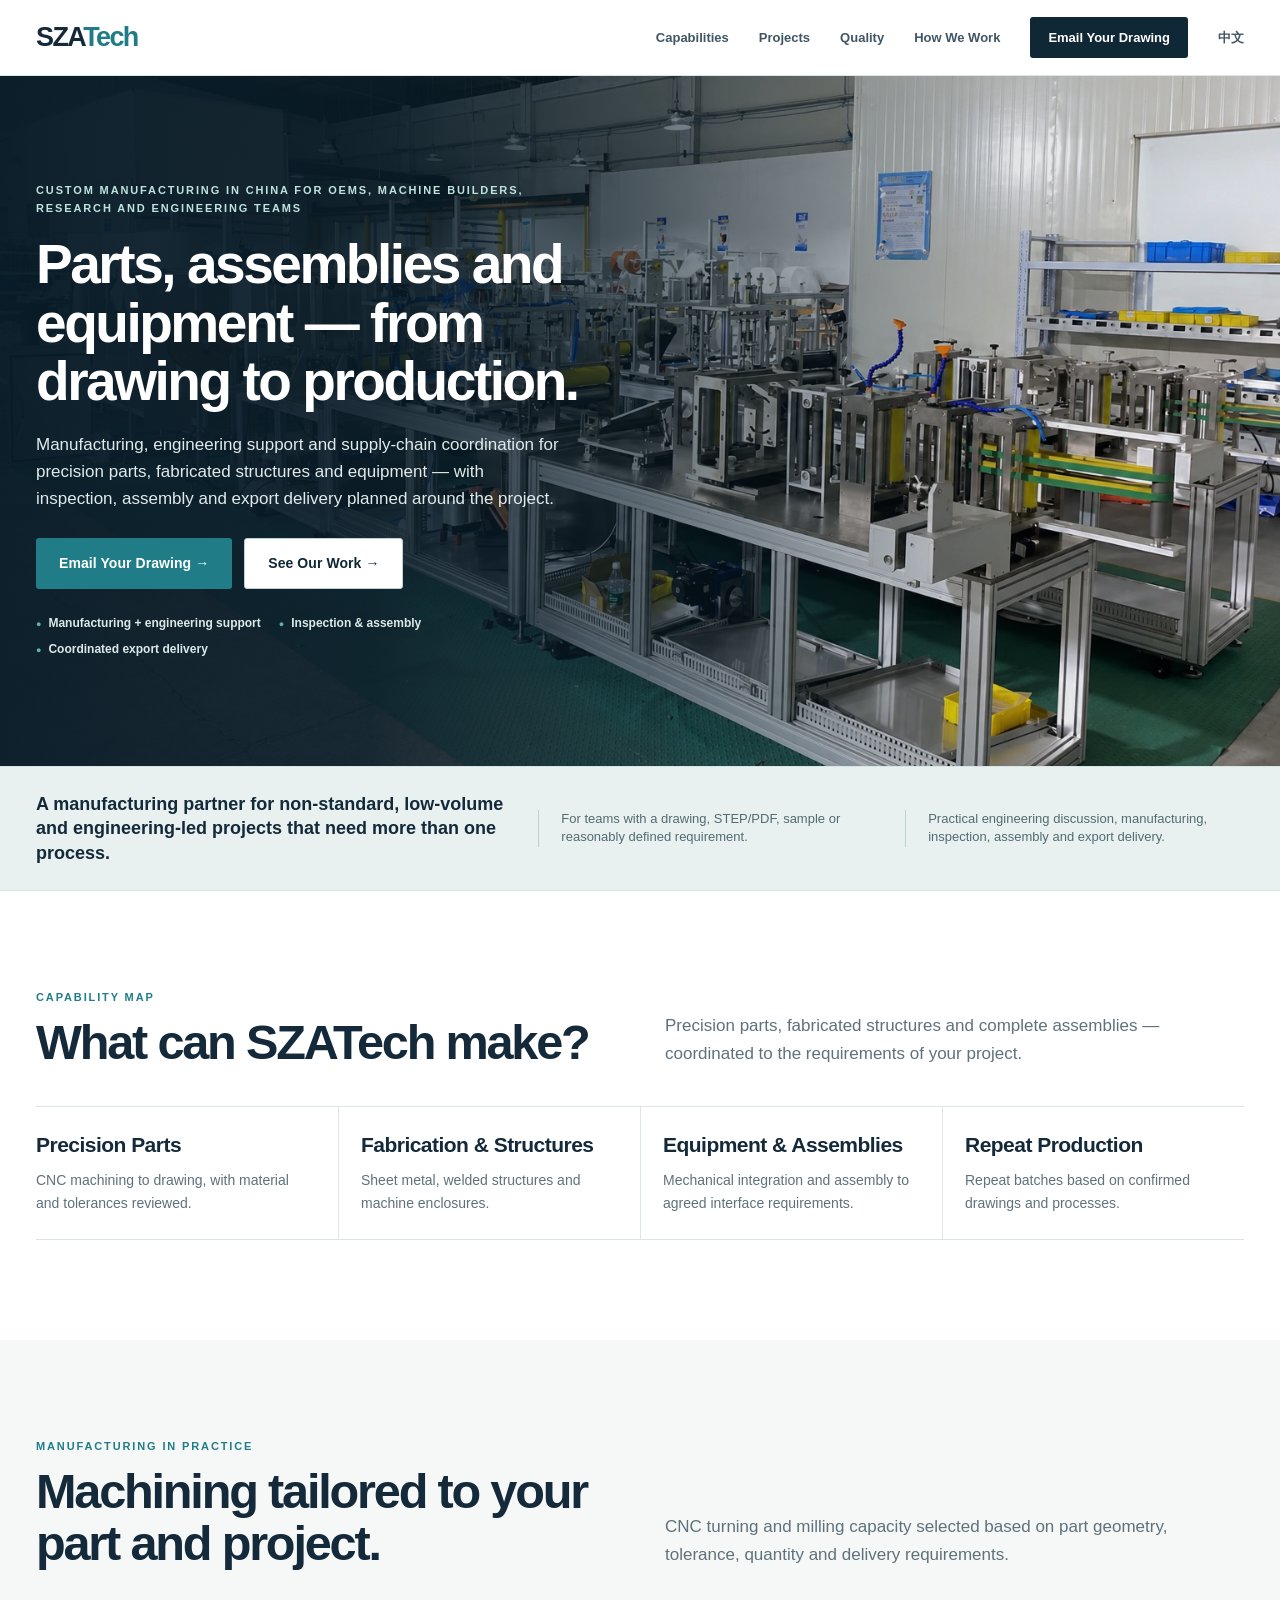
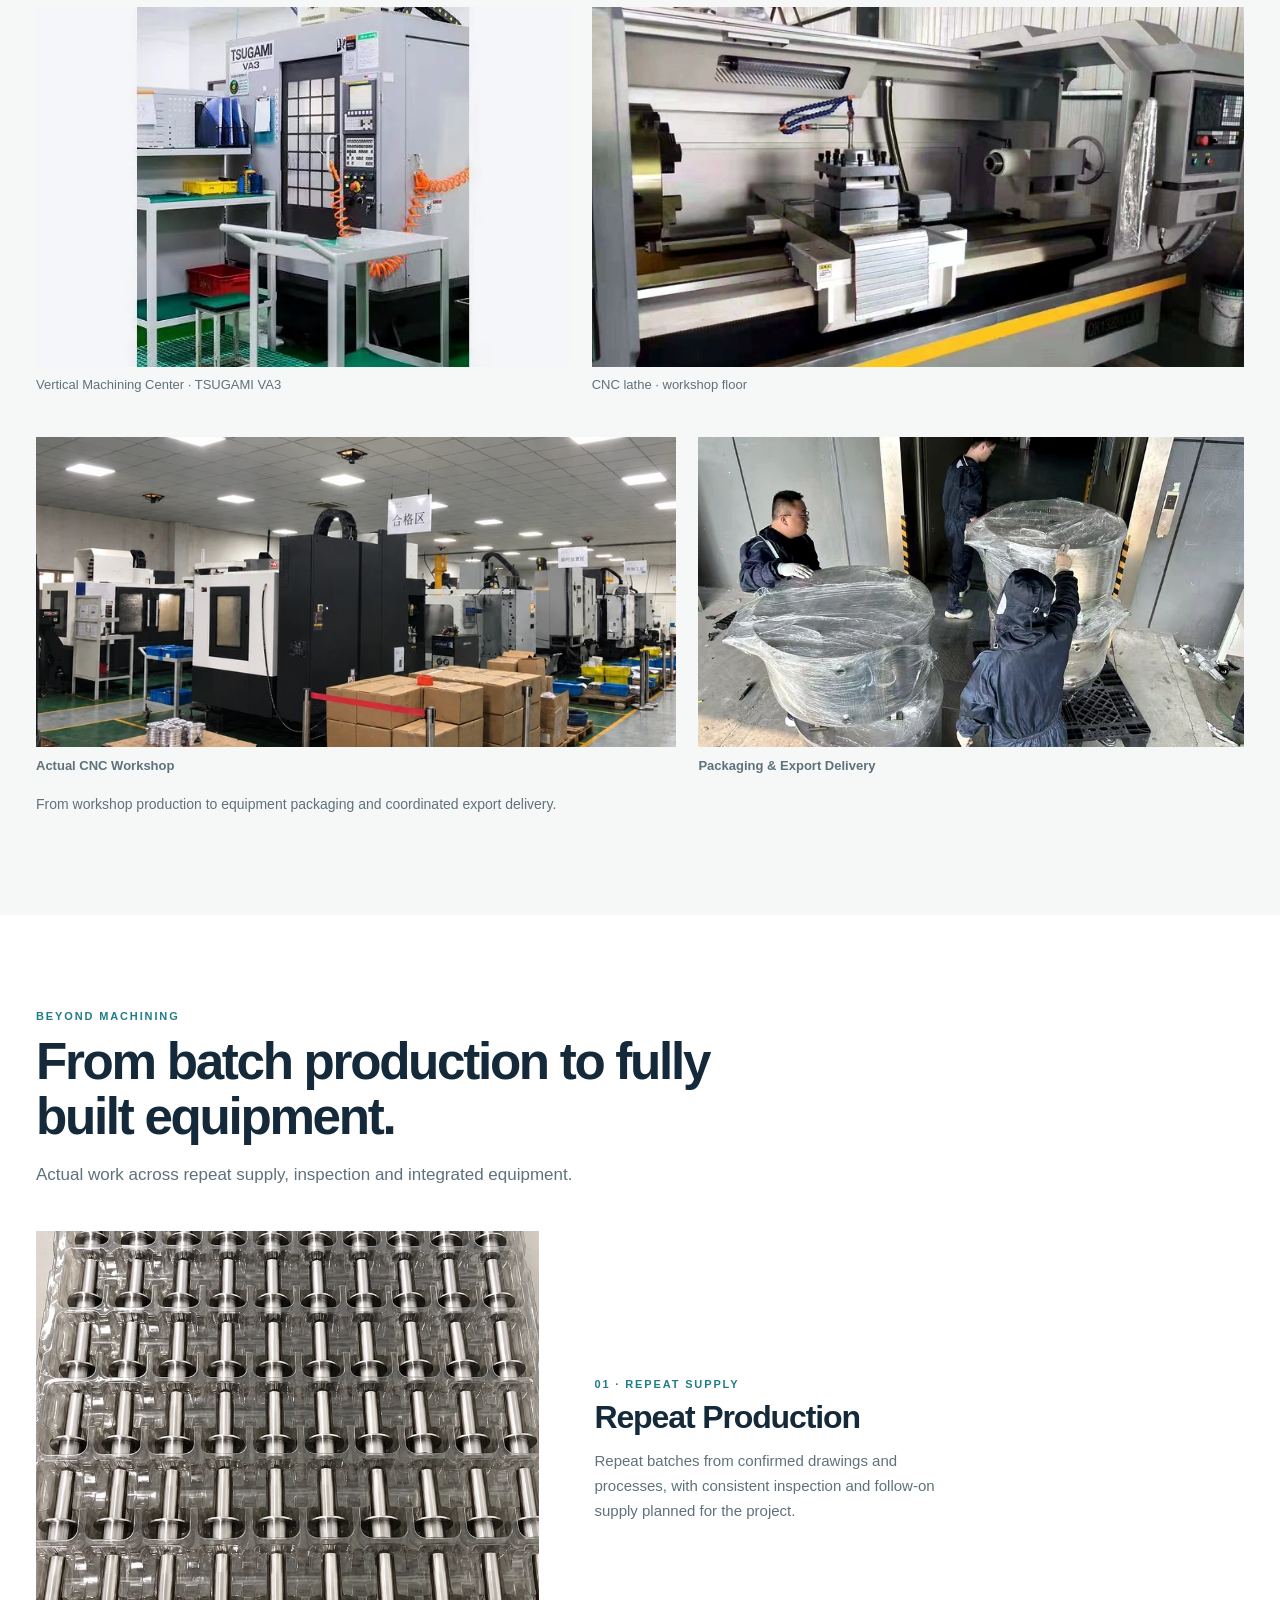
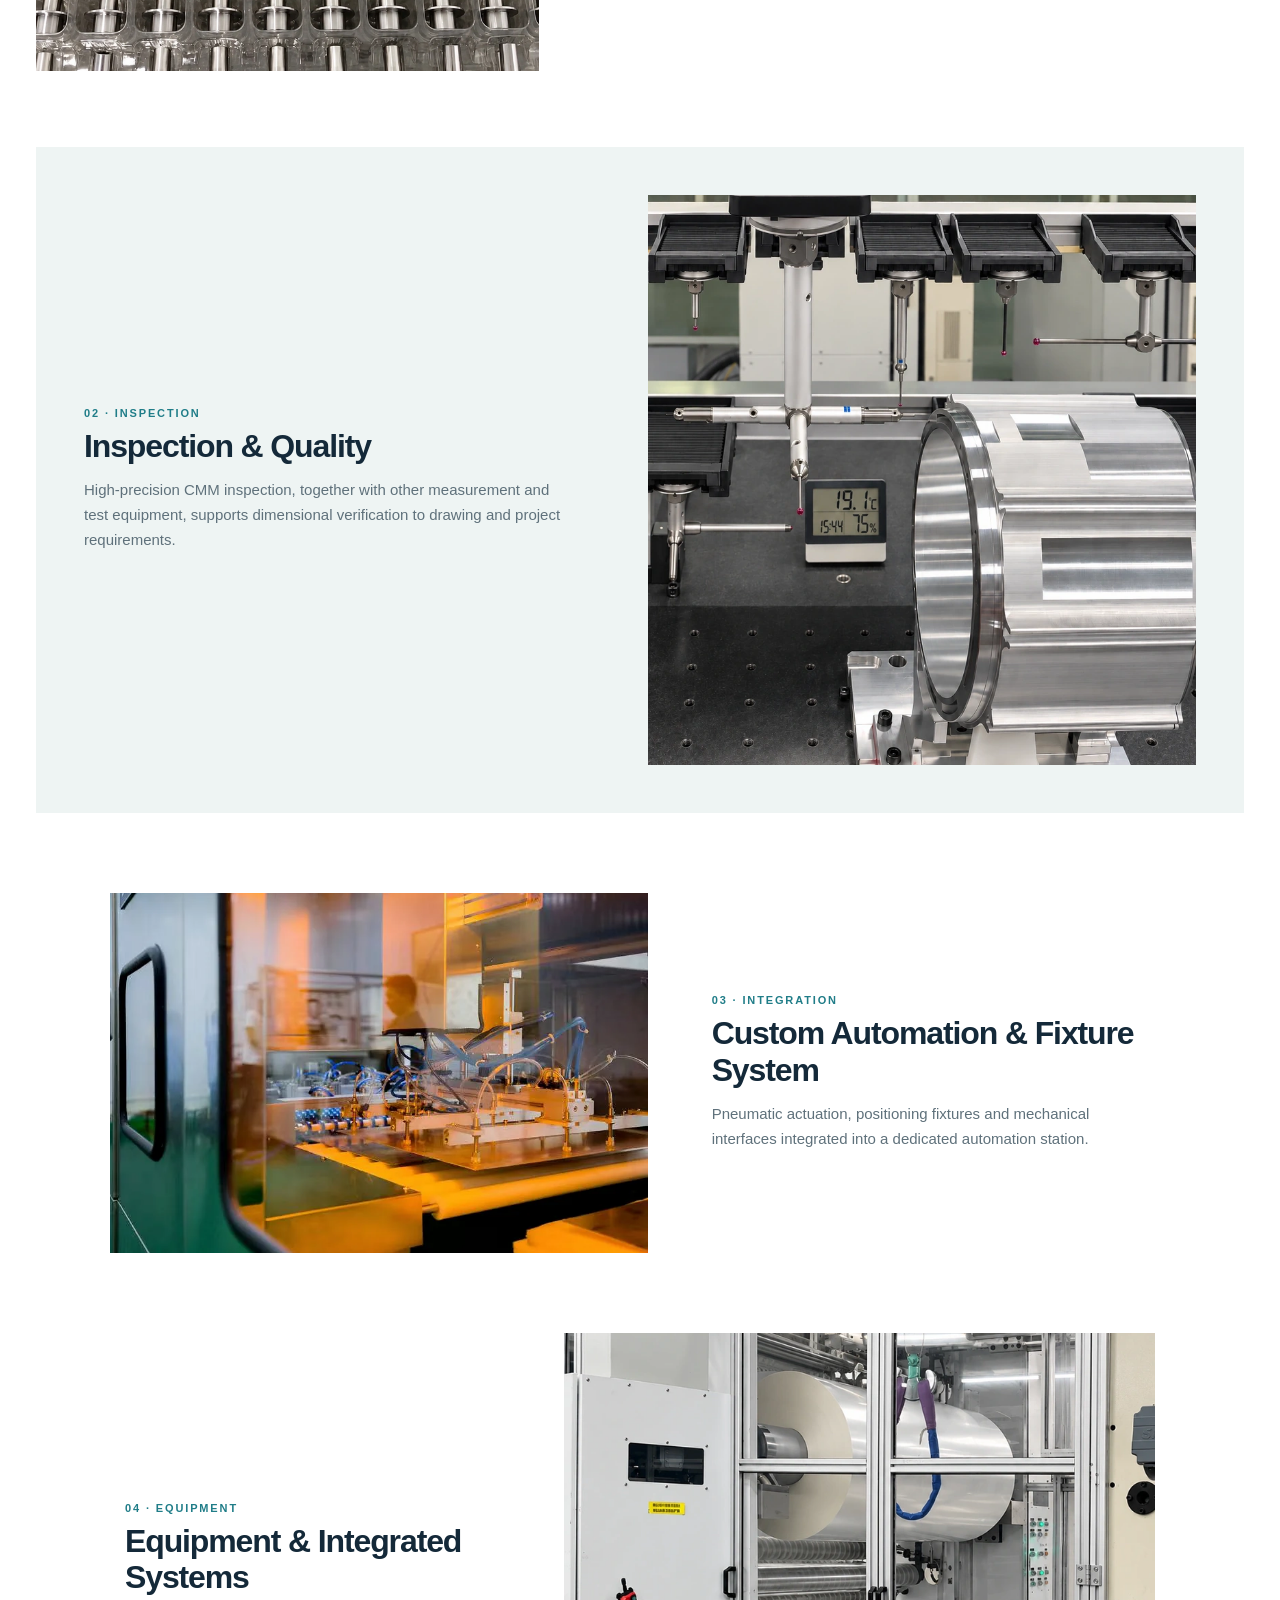
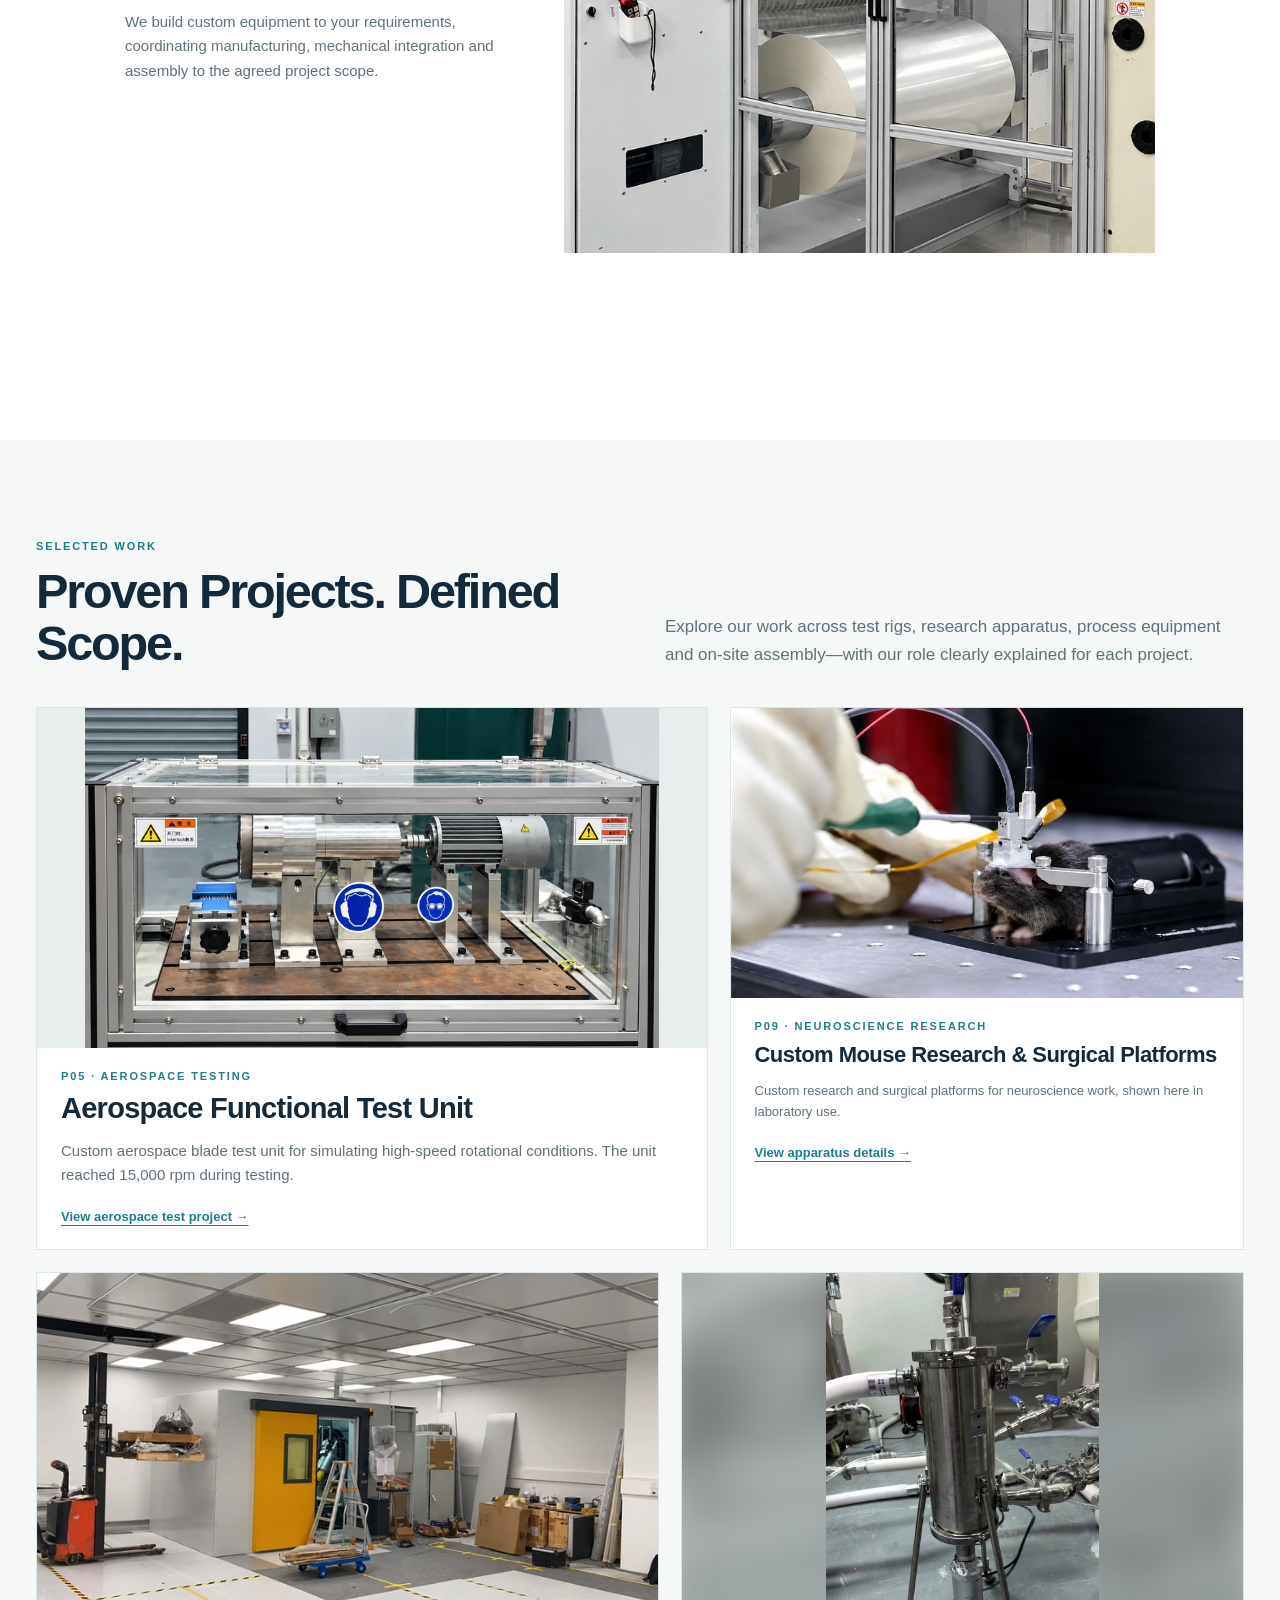
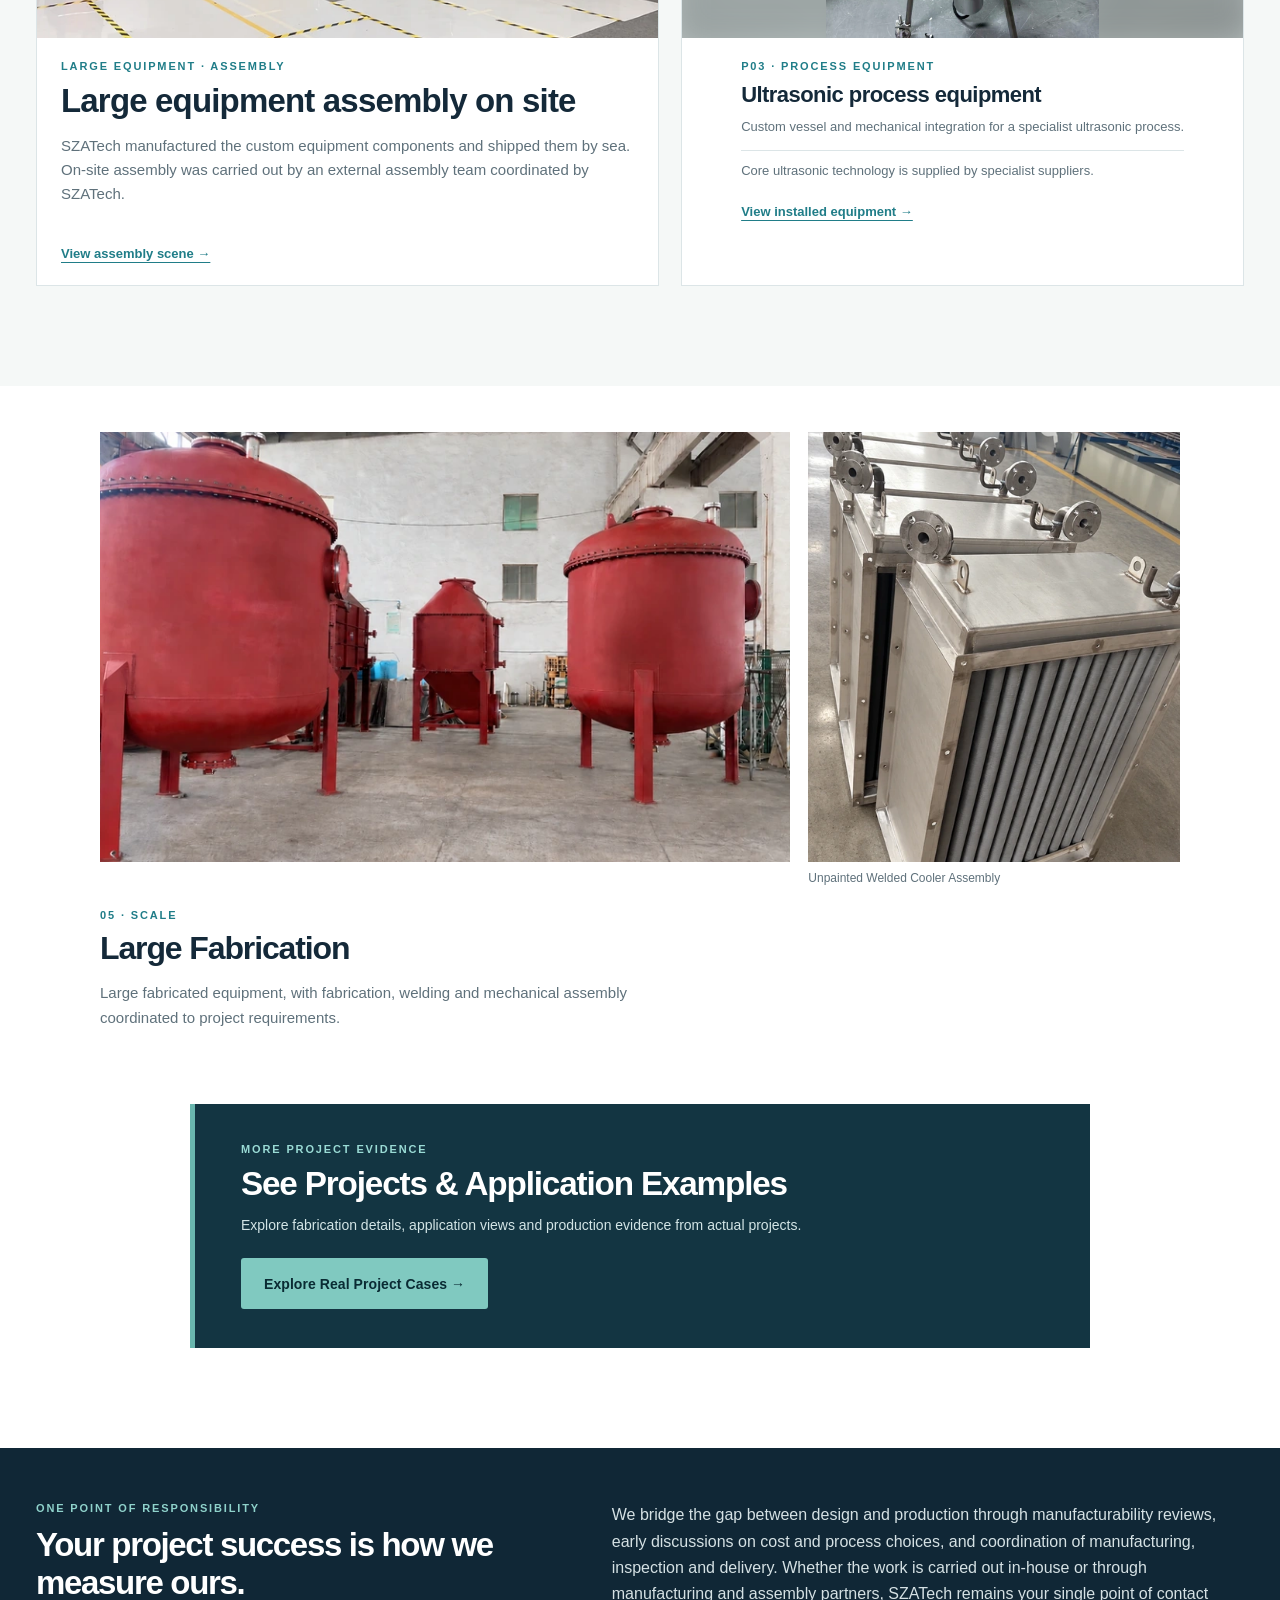
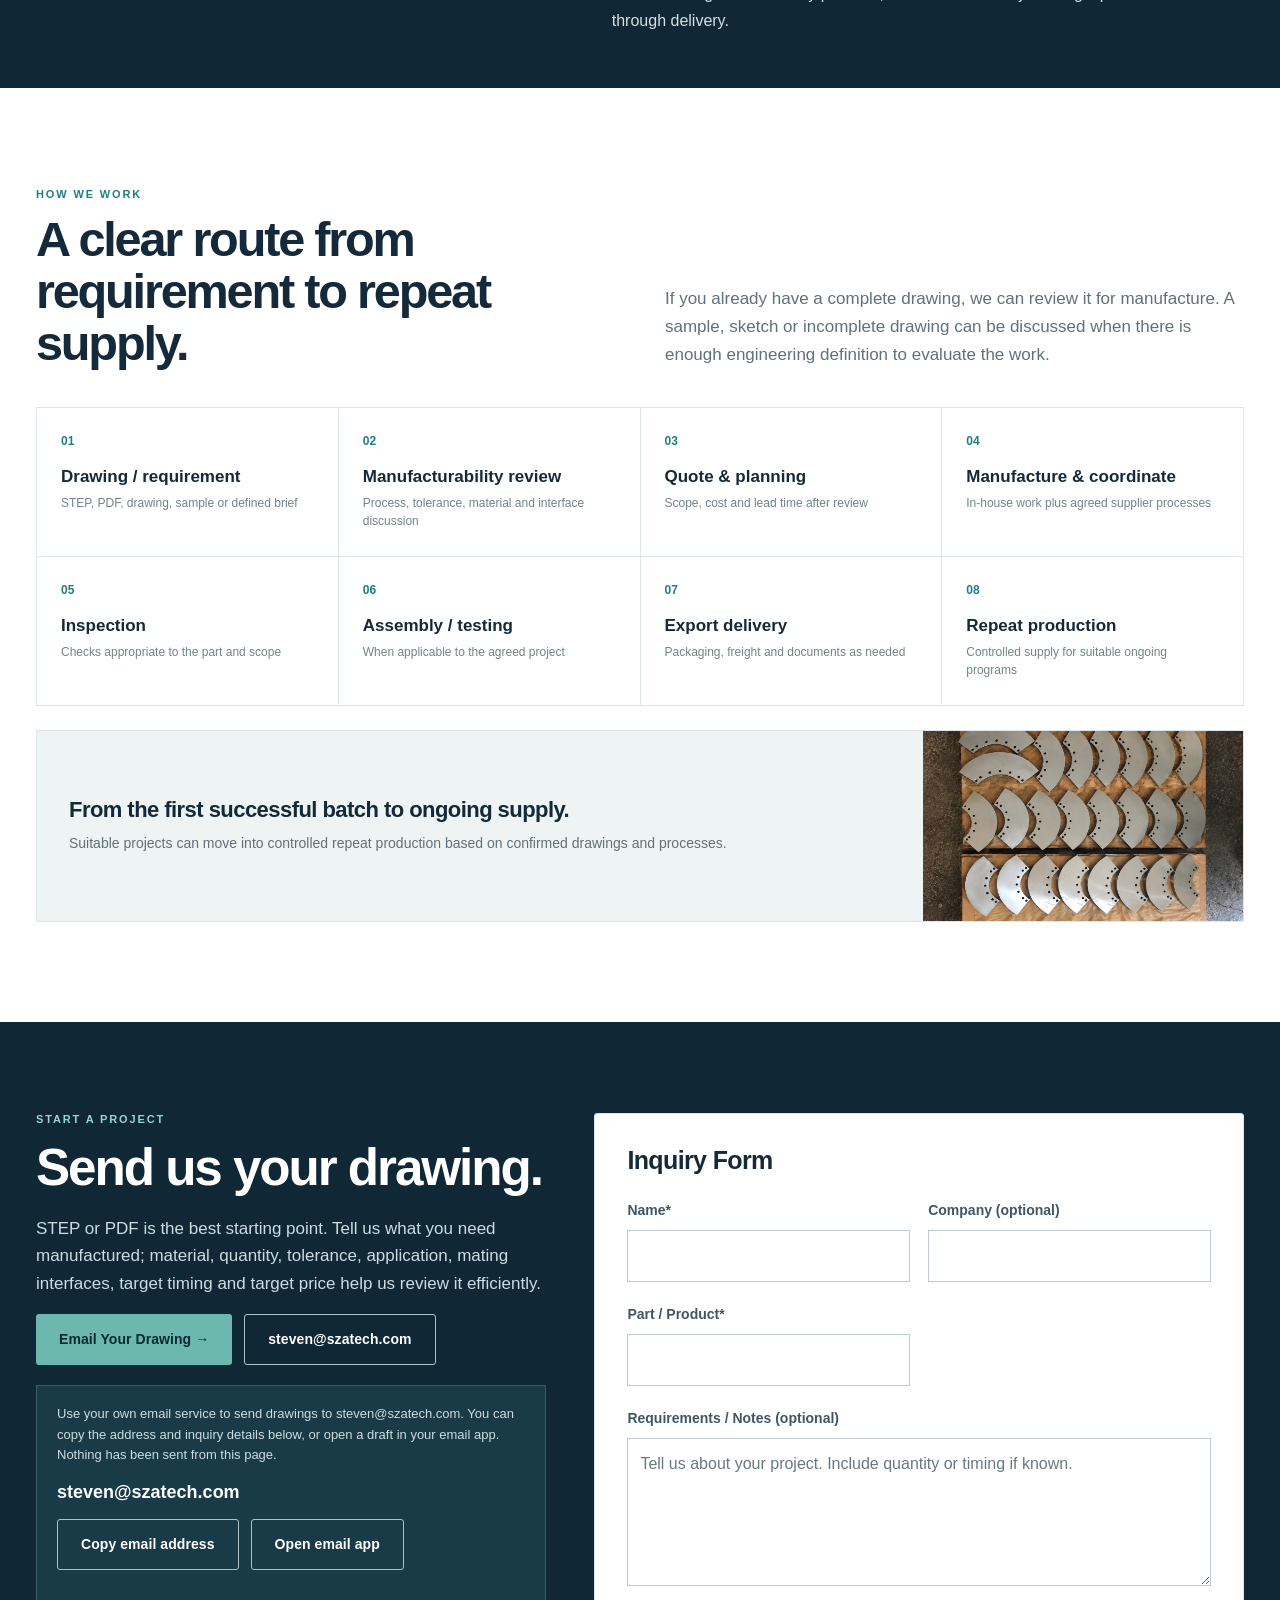
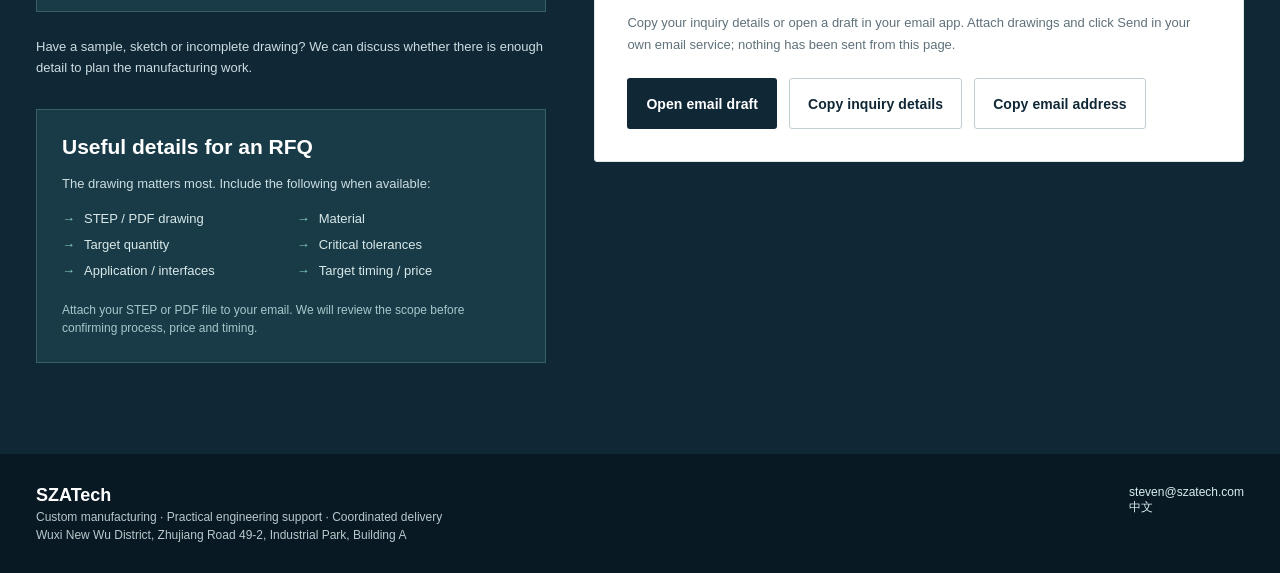
==== commit d03a5139: "Add concise P05/P09 cases and resilient contact options" ====
--- a/docs/index.html
+++ b/docs/index.html
@@ -1,6 +1,6 @@
 <!doctype html><html lang="en"><head><meta charset="utf-8"><meta name="viewport" content="width=device-width,initial-scale=1"><meta name="description" content="Custom manufacturing in China for non-standard, low-volume and engineering-led projects, including precision parts, fabricated structures, assemblies and equipment."><title>SZATech | Precision Parts, Equipment & Custom Manufacturing in China</title><link rel="stylesheet" href="assets/site.css"></head><body>
-<header class="header"><div class="wrap header-inner"><a class="logo" href="#top" aria-label="SZATech">SZA<span>Tech</span></a><button class="mobile-toggle" aria-label="Open navigation" aria-expanded="false" aria-controls="main-nav">☰</button><nav class="nav" id="main-nav"><a href="#capabilities">Capabilities</a><a href="#work">Projects</a><a href="#quality">Quality</a><a href="#process">How We Work</a><a class="nav-cta" href="mailto:steven@szatech.com?subject=SZATech%20project%20inquiry">Email Your Drawing</a><a href="zh.html" lang="zh">中文</a></nav></div></header>
-<main id="top"><section class="hero hero-v13"><div class="wrap hero-grid"><div class="hero-copy"><div class="eyebrow">Custom manufacturing in China for OEMs, machine builders, research and engineering teams</div><h1>Parts, assemblies and equipment — from drawing to production.</h1><p class="lead">Manufacturing, engineering support and supply-chain coordination for precision parts, fabricated structures and equipment — with inspection, assembly and export delivery planned around the project.</p><div class="actions"><a class="button primary" href="mailto:steven@szatech.com?subject=SZATech%20drawing%20review">Email Your Drawing →</a><a class="button ghost" href="#work">See Our Work →</a></div><div class="micro"><span>Manufacturing + engineering support</span><span>Inspection &amp; assembly</span><span>Coordinated export delivery</span></div></div><div class="hero-scene"><img src="assets/066-automation-line-refresh.webp" alt="Integrated automation and assembly line showing SZATech equipment and engineering capability" width="1536" height="1024" loading="eager" fetchpriority="high" srcset="assets/066-automation-line-refresh-w480.webp 480w, assets/066-automation-line-refresh-w800.webp 800w, assets/066-automation-line-refresh-w1200.webp 1200w, assets/066-automation-line-refresh.webp 1536w" sizes="100vw"></div></div></section>
+<header class="header"><div class="wrap header-inner"><a class="logo" href="#top" aria-label="SZATech">SZA<span>Tech</span></a><button class="mobile-toggle" aria-label="Open navigation" aria-expanded="false" aria-controls="main-nav">☰</button><nav class="nav" id="main-nav"><a href="#capabilities">Capabilities</a><a href="#work">Projects</a><a href="#quality">Quality</a><a href="#process">How We Work</a><a class="nav-cta" href="#contact-email-options">Email Your Drawing</a><a href="zh.html" lang="zh">中文</a></nav></div></header>
+<main id="top"><section class="hero hero-v13"><div class="wrap hero-grid"><div class="hero-copy"><div class="eyebrow">Custom manufacturing in China for OEMs, machine builders, research and engineering teams</div><h1>Parts, assemblies and equipment — from drawing to production.</h1><p class="lead">Manufacturing, engineering support and supply-chain coordination for precision parts, fabricated structures and equipment — with inspection, assembly and export delivery planned around the project.</p><div class="actions"><a class="button primary" href="#contact-email-options">Email Your Drawing →</a><a class="button ghost" href="#work">See Our Work →</a></div><div class="micro"><span>Manufacturing + engineering support</span><span>Inspection &amp; assembly</span><span>Coordinated export delivery</span></div></div><div class="hero-scene"><img src="assets/066-automation-line-refresh.webp" alt="Integrated automation and assembly line showing SZATech equipment and engineering capability" width="1536" height="1024" loading="eager" fetchpriority="high" srcset="assets/066-automation-line-refresh-w480.webp 480w, assets/066-automation-line-refresh-w800.webp 800w, assets/066-automation-line-refresh-w1200.webp 1200w, assets/066-automation-line-refresh.webp 1536w" sizes="100vw"></div></div></section>
 
 <div class="intro-line"><div class="wrap"><strong>A manufacturing partner for non-standard, low-volume and engineering-led projects that need more than one process.</strong><span>For teams with a drawing, STEP/PDF, sample or reasonably defined requirement.</span><span>Practical engineering discussion, manufacturing, inspection, assembly and export delivery.</span></div></div>
 <section class="section" id="capabilities"><div class="wrap"><div class="section-head"><div><div class="eyebrow">Capability map</div><h2>What can SZATech make?</h2></div><p>Precision parts, fabricated structures and complete assemblies — coordinated to the requirements of your project.</p></div><div class="capability-columns"><article><h3>Precision Parts</h3><p>CNC machining to drawing, with material and tolerances reviewed.</p></article><article><h3>Fabrication & Structures</h3><p>Sheet metal, welded structures and machine enclosures.</p></article><article><h3>Equipment & Assemblies</h3><p>Mechanical integration and assembly to agreed interface requirements.</p></article><article><h3>Repeat Production</h3><p>Repeat batches based on confirmed drawings and processes.</p></article></div></div></section>
@@ -37,10 +37,10 @@
 <section class="section project-cta-section"><div class="wrap"><aside class="project-entry"><div class="project-entry-copy"><div class="eyebrow">More project evidence</div><h3>See Projects &amp; Application Examples</h3><p>Explore fabrication details, application views and production evidence from actual projects.</p><a class="button primary" href="case-supporting.html">Explore Real Project Cases →</a></div></aside></div></section>
 <section class="responsibility"><div class="wrap"><div><div class="eyebrow">One point of responsibility</div><h2>Your project success is how we measure ours.</h2></div><div><p>We bridge the gap between design and production through manufacturability reviews, early discussions on cost and process choices, and coordination of manufacturing, inspection and delivery. Whether the work is carried out in-house or through manufacturing and assembly partners, SZATech remains your single point of contact through delivery.</p></div></div></section>
 <section class="section" id="process"><div class="wrap"><div class="section-head"><div><div class="eyebrow">How we work</div><h2>A clear route from requirement to repeat supply.</h2></div><p>If you already have a complete drawing, we can review it for manufacture. A sample, sketch or incomplete drawing can be discussed when there is enough engineering definition to evaluate the work.</p></div><div class="steps"><div class="step"><b>01</b><strong>Drawing / requirement</strong><small>STEP, PDF, drawing, sample or defined brief</small></div><div class="step"><b>02</b><strong>Manufacturability review</strong><small>Process, tolerance, material and interface discussion</small></div><div class="step"><b>03</b><strong>Quote &amp; planning</strong><small>Scope, cost and lead time after review</small></div><div class="step"><b>04</b><strong>Manufacture &amp; coordinate</strong><small>In-house work plus agreed supplier processes</small></div><div class="step"><b>05</b><strong>Inspection</strong><small>Checks appropriate to the part and scope</small></div><div class="step"><b>06</b><strong>Assembly / testing</strong><small>When applicable to the agreed project</small></div><div class="step"><b>07</b><strong>Export delivery</strong><small>Packaging, freight and documents as needed</small></div><div class="step"><b>08</b><strong>Repeat production</strong><small>Controlled supply for suitable ongoing programs</small></div></div><div class="repeat-supply-proof"><div class="repeat-supply-copy"><h3>From the first successful batch to ongoing supply.</h3><p>Suitable projects can move into controlled repeat production based on confirmed drawings and processes.</p></div><div class="repeat-supply-photo"><img src="assets/084-curved-metal-parts-batch-cleaned.webp" alt="Batch of curved machined metal parts" width="800" height="1200" loading="lazy"></div></div></div></section>
-<section class="contact" id="contact"><div class="wrap contact-grid"><div class="contact-summary"><div><div class="eyebrow">Start a project</div><h2>Send us your drawing.</h2><p>STEP or PDF is the best starting point. Tell us what you need manufactured; material, quantity, tolerance, application, mating interfaces, target timing and target price help us review it efficiently.</p><div class="actions"><a class="button primary" href="mailto:steven@szatech.com?subject=SZATech%20drawing%20review">Email Your Drawing →</a><a class="button ghost-light" href="mailto:steven@szatech.com">steven@szatech.com</a></div><p style="font-size:13px;margin-top:25px">Have a sample, sketch or incomplete drawing? We can discuss whether there is enough detail to plan the manufacturing work.</p></div><aside class="rfq-list"><h3>Useful details for an RFQ</h3><p>The drawing matters most. Include the following when available:</p><ul><li>STEP / PDF drawing</li><li>Material</li><li>Target quantity</li><li>Critical tolerances</li><li>Application / interfaces</li><li>Target timing / price</li></ul><small>Attach your STEP or PDF file to your email. We will review the scope before confirming process, price and timing.</small></aside></div><form class="inquiry-form" id="inquiry-form" autocomplete="off" aria-labelledby="inquiry-title" aria-describedby="inquiry-note">
+<section class="contact" id="contact"><div class="wrap contact-grid"><div class="contact-summary"><div><div class="eyebrow">Start a project</div><h2>Send us your drawing.</h2><p>STEP or PDF is the best starting point. Tell us what you need manufactured; material, quantity, tolerance, application, mating interfaces, target timing and target price help us review it efficiently.</p><div class="actions"><a class="button primary" href="#contact-email-options">Email Your Drawing →</a><a class="button ghost-light" href="#contact-email-options">steven@szatech.com</a></div><div class="contact-email-options" id="contact-email-options"><p>Use your own email service to send drawings to steven@szatech.com. You can copy the address and inquiry details below, or open a draft in your email app. Nothing has been sent from this page.</p><p class="contact-email-text">steven@szatech.com</p><div class="actions"><button type="button" class="button ghost-light" data-copy-email disabled>Copy email address</button><a class="button ghost-light" href="mailto:steven@szatech.com?subject=SZATech%20drawing%20review">Open email app</a></div><p id="contact-copy-status" role="status" aria-live="polite"></p></div><p style="font-size:13px;margin-top:25px">Have a sample, sketch or incomplete drawing? We can discuss whether there is enough detail to plan the manufacturing work.</p></div><aside class="rfq-list"><h3>Useful details for an RFQ</h3><p>The drawing matters most. Include the following when available:</p><ul><li>STEP / PDF drawing</li><li>Material</li><li>Target quantity</li><li>Critical tolerances</li><li>Application / interfaces</li><li>Target timing / price</li></ul><small>Attach your STEP or PDF file to your email. We will review the scope before confirming process, price and timing.</small></aside></div><form class="inquiry-form" id="inquiry-form" autocomplete="off" aria-labelledby="inquiry-title" aria-describedby="inquiry-note">
 <h3 id="inquiry-title">Inquiry Form</h3><div class="inquiry-fields"><div class="inquiry-field"><label for="inquiry-name">Name*</label><input id="inquiry-name" name="name" type="text" maxlength="100" required></div><div class="inquiry-field"><label for="inquiry-company">Company (optional)</label><input id="inquiry-company" name="company" type="text" maxlength="150"></div><div class="inquiry-field"><label for="inquiry-part">Part / Product*</label><input id="inquiry-part" name="part" type="text" maxlength="150" required></div>
 <div class="inquiry-field inquiry-notes"><label for="inquiry-notes">Requirements / Notes (optional)</label><textarea id="inquiry-notes" name="notes" maxlength="1500" rows="5" placeholder="Tell us about your project. Include quantity or timing if known."></textarea></div></div>
-<p id="inquiry-note">Opens a draft in your email app. Attach drawings if available, then send your email. Your details are not stored on this website.</p><div class="actions"><button type="submit" class="button dark" disabled>Start an Inquiry</button><button type="button" class="button ghost" id="copy-email" disabled>Copy email address</button></div>
-<p id="inquiry-status" role="status" aria-live="polite"></p><a id="inquiry-draft" class="text-link" hidden>Open email draft again</a><noscript><p>Enable JavaScript to use this form, or contact us directly using the email link alongside it.</p></noscript></form></div></section></main>
-<footer class="footer"><div class="wrap"><div><strong>SZATech</strong><p>Custom manufacturing · Practical engineering support · Coordinated delivery</p><p>Wuxi New Wu District, Zhujiang Road 49-2, Industrial Park, Building A</p></div><div><a href="mailto:steven@szatech.com">steven@szatech.com</a><br><a href="zh.html">中文</a></div></div></footer>
+<p id="inquiry-note">Copy your inquiry details or open a draft in your email app. Attach drawings and click Send in your own email service; nothing has been sent from this page.</p><div class="actions"><button type="submit" class="button dark" disabled>Open email draft</button><button type="button" class="button ghost" id="copy-inquiry" disabled>Copy inquiry details</button><button type="button" class="button ghost" id="copy-email" disabled>Copy email address</button></div>
+<p id="inquiry-status" role="status" aria-live="polite"></p><a id="inquiry-draft" class="text-link" hidden>Open email draft again</a><div id="inquiry-manual" class="inquiry-manual" hidden><label for="inquiry-manual-text">If automatic copying is unavailable, select and copy these inquiry details:</label><textarea id="inquiry-manual-text" readonly rows="12"></textarea></div><noscript><p>Enable JavaScript to use this form. The email address above remains available for manual copying.</p></noscript></form></div></section></main>
+<footer class="footer"><div class="wrap"><div><strong>SZATech</strong><p>Custom manufacturing · Practical engineering support · Coordinated delivery</p><p>Wuxi New Wu District, Zhujiang Road 49-2, Industrial Park, Building A</p></div><div><a href="#contact-email-options">steven@szatech.com</a><br><a href="zh.html">中文</a></div></div></footer>
 <script>const b=document.querySelector('.mobile-toggle'),n=document.querySelector('.nav');b.addEventListener('click',()=>{let open=n.classList.toggle('open');b.setAttribute('aria-expanded',open)});n.querySelectorAll('a').forEach(a=>a.addEventListener('click',()=>{n.classList.remove('open');b.setAttribute('aria-expanded','false')}));</script><script src="assets/inquiry.js" defer></script></body></html>
--- a/docs/assets/site.css
+++ b/docs/assets/site.css
@@ -511,4 +511,27 @@
 .p05-images .support-card img{height:300px;object-fit:contain;background:#e8eeed}
 @media(max-width:900px){.fabrication-secondary img{height:350px}.repeat-supply-proof{grid-template-columns:minmax(0,1fr) 260px}.repeat-supply-photo img{width:73.0769%;height:136.84%;top:-18.42%;left:13.4615%}}
 @media(max-width:720px){.fabrication-secondary img{height:250px;aspect-ratio:auto;object-position:50% 63%}.repeat-supply-proof{grid-template-columns:1fr;gap:0}.repeat-supply-copy{padding:23px}.repeat-supply-photo{height:260px}.repeat-supply-photo img{width:260px;height:calc(100vw - 36px);left:calc(50% - 130px);top:calc(148px - 50vw)}.project-facts{grid-template-columns:1fr}.p05-images{grid-template-columns:1fr}.p05-images .support-card img{height:auto;aspect-ratio:16/9;object-fit:contain}}
-@media(max-width:480px){.fabrication-secondary img{height:auto;aspect-ratio:4/5;object-position:50% 63%}}
+@media(max-width:480px){.fabrication-secondary img{height:auto;aspect-ratio:4/5;object-position:50% 63%}}
+
+/* Case contact and inquiry fallback: keep the existing page structure. */
+.case-facts>div:last-child{grid-column:1/-1}
+.case-cta{margin:24px 0 0}
+.case-contact{max-width:780px;margin:26px 0 0;padding:22px 24px;border:1px solid var(--line);background:#f4f8f7;scroll-margin-top:96px}
+.case-contact h2{font-size:24px;line-height:1.2;margin:8px 0 12px}
+.case-contact p{font-size:14px;line-height:1.6;color:var(--muted);margin:0 0 14px}
+.case-contact .case-email-text{font-size:18px;font-weight:800;color:var(--deep);user-select:text;overflow-wrap:anywhere}
+.case-contact .actions{margin-top:12px}
+.case-contact #case-contact-status{margin:12px 0 0;min-height:1em}
+.case-contact button{cursor:pointer}
+.case-contact button:disabled{cursor:default;opacity:.6}
+.contact-email-options{margin:20px 0 25px;padding:18px 20px;border:1px solid #35606b;background:#193b47;scroll-margin-top:96px}
+.contact .contact-email-options p{font-size:13px;line-height:1.6;margin:0 0 12px}
+.contact .contact-email-options .contact-email-text{font-size:18px;font-weight:800;color:#fff;user-select:text;overflow-wrap:anywhere}
+.contact-email-options .actions{margin-top:12px}
+.contact-email-options button.ghost-light{background:transparent;cursor:pointer}
+.contact-email-options button:disabled{cursor:default;opacity:.6}
+.contact .contact-email-options #contact-copy-status{margin:10px 0 0;min-height:1em}
+.inquiry-manual{margin-top:16px}
+.inquiry-manual label{display:block;font-size:13px;font-weight:700;line-height:1.5;margin-bottom:8px}
+.inquiry-manual textarea{display:block;width:100%;max-width:100%;min-height:220px;padding:12px;border:1px solid #bccbd1;color:var(--ink);background:#fff;font:inherit;font-size:13px;line-height:1.5;resize:vertical}
+@media(max-width:720px){.case-facts>div:last-child{grid-column:auto}.case-contact{padding:18px}.case-contact h2{font-size:22px}.case-contact .actions .button{max-width:100%}}
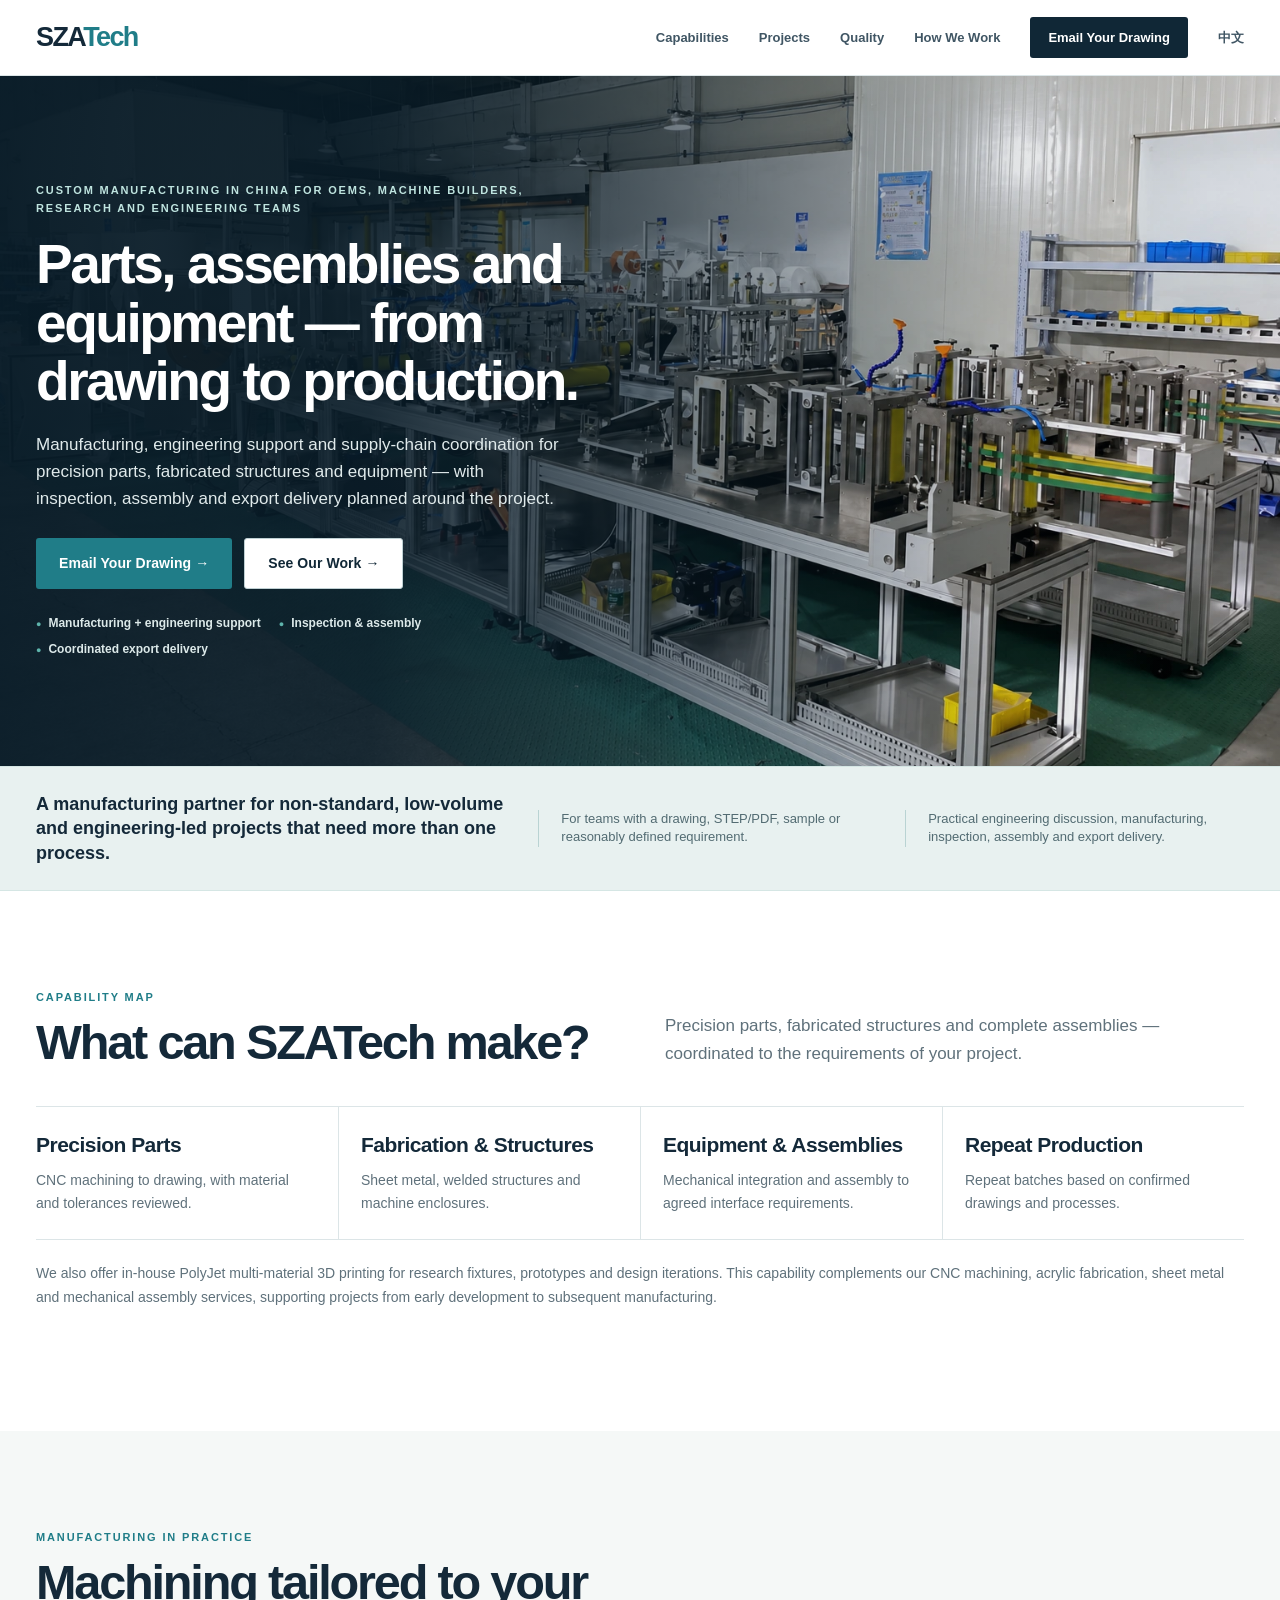
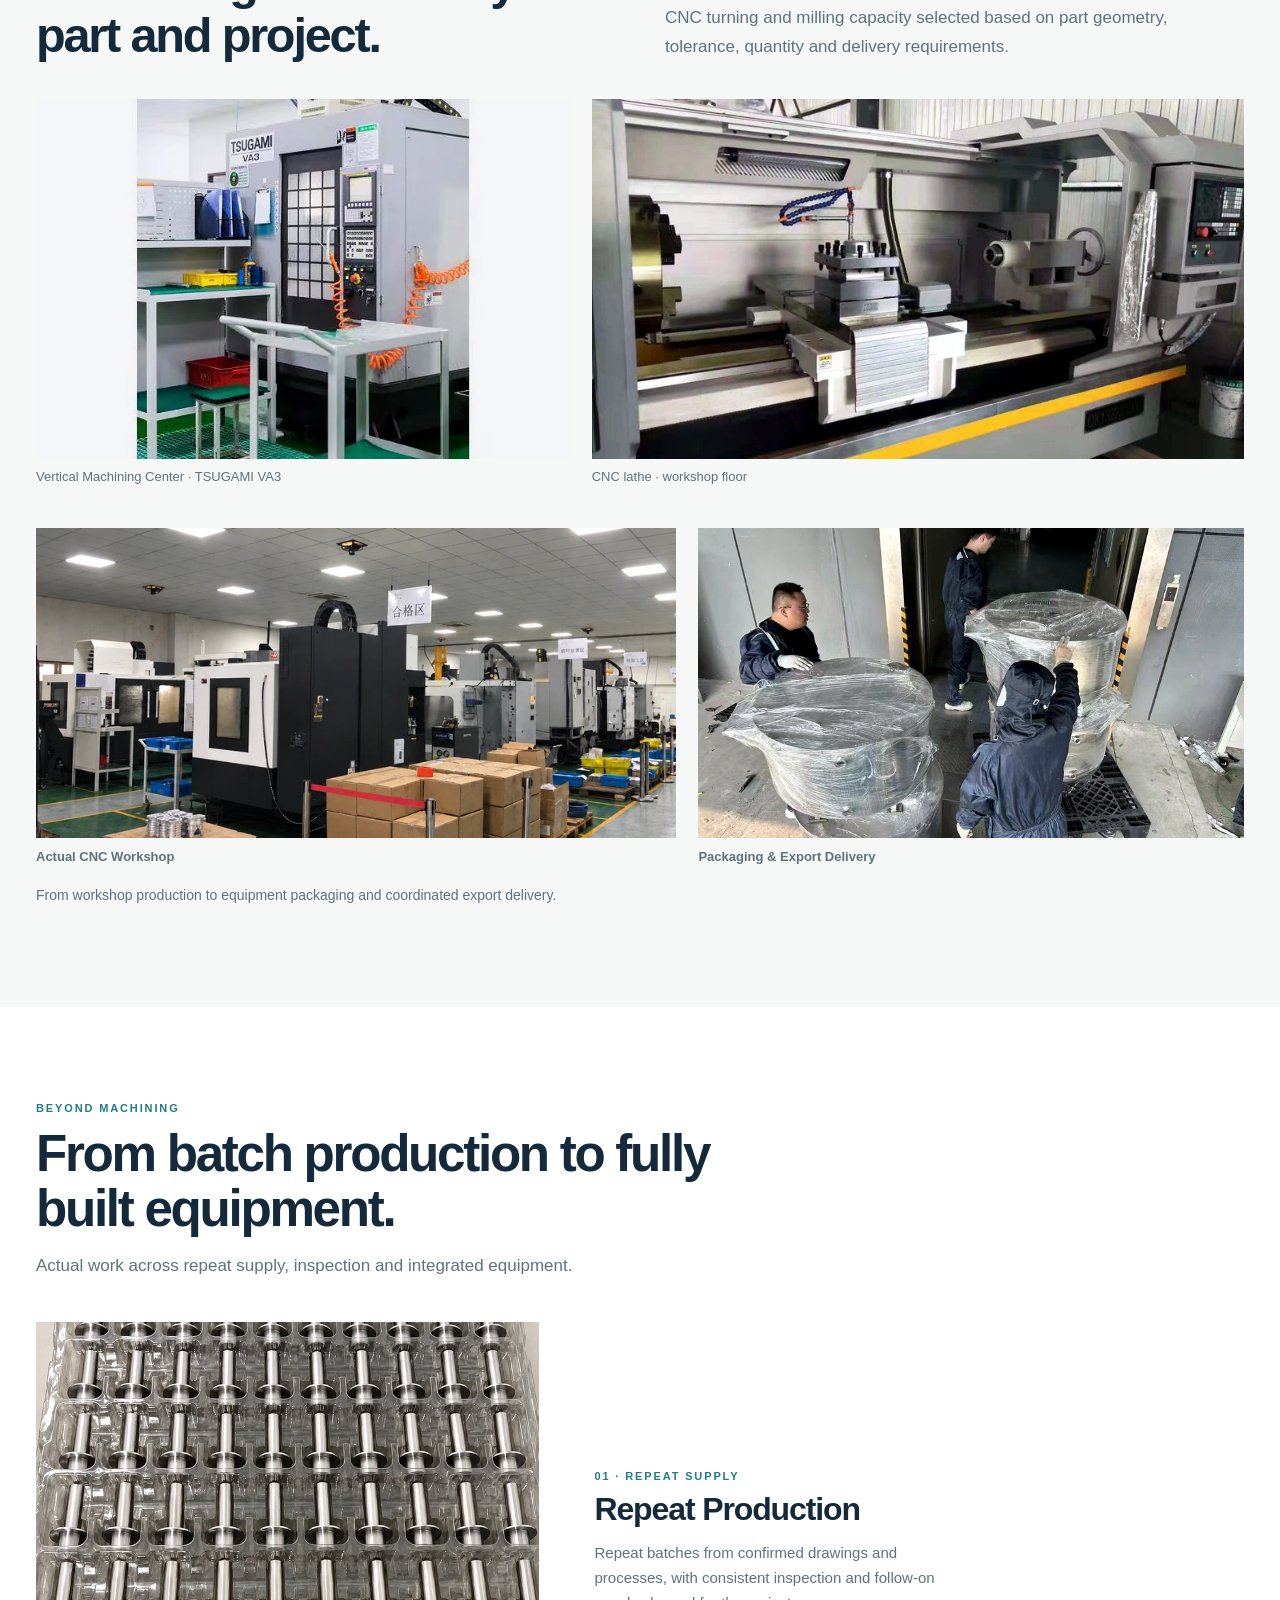
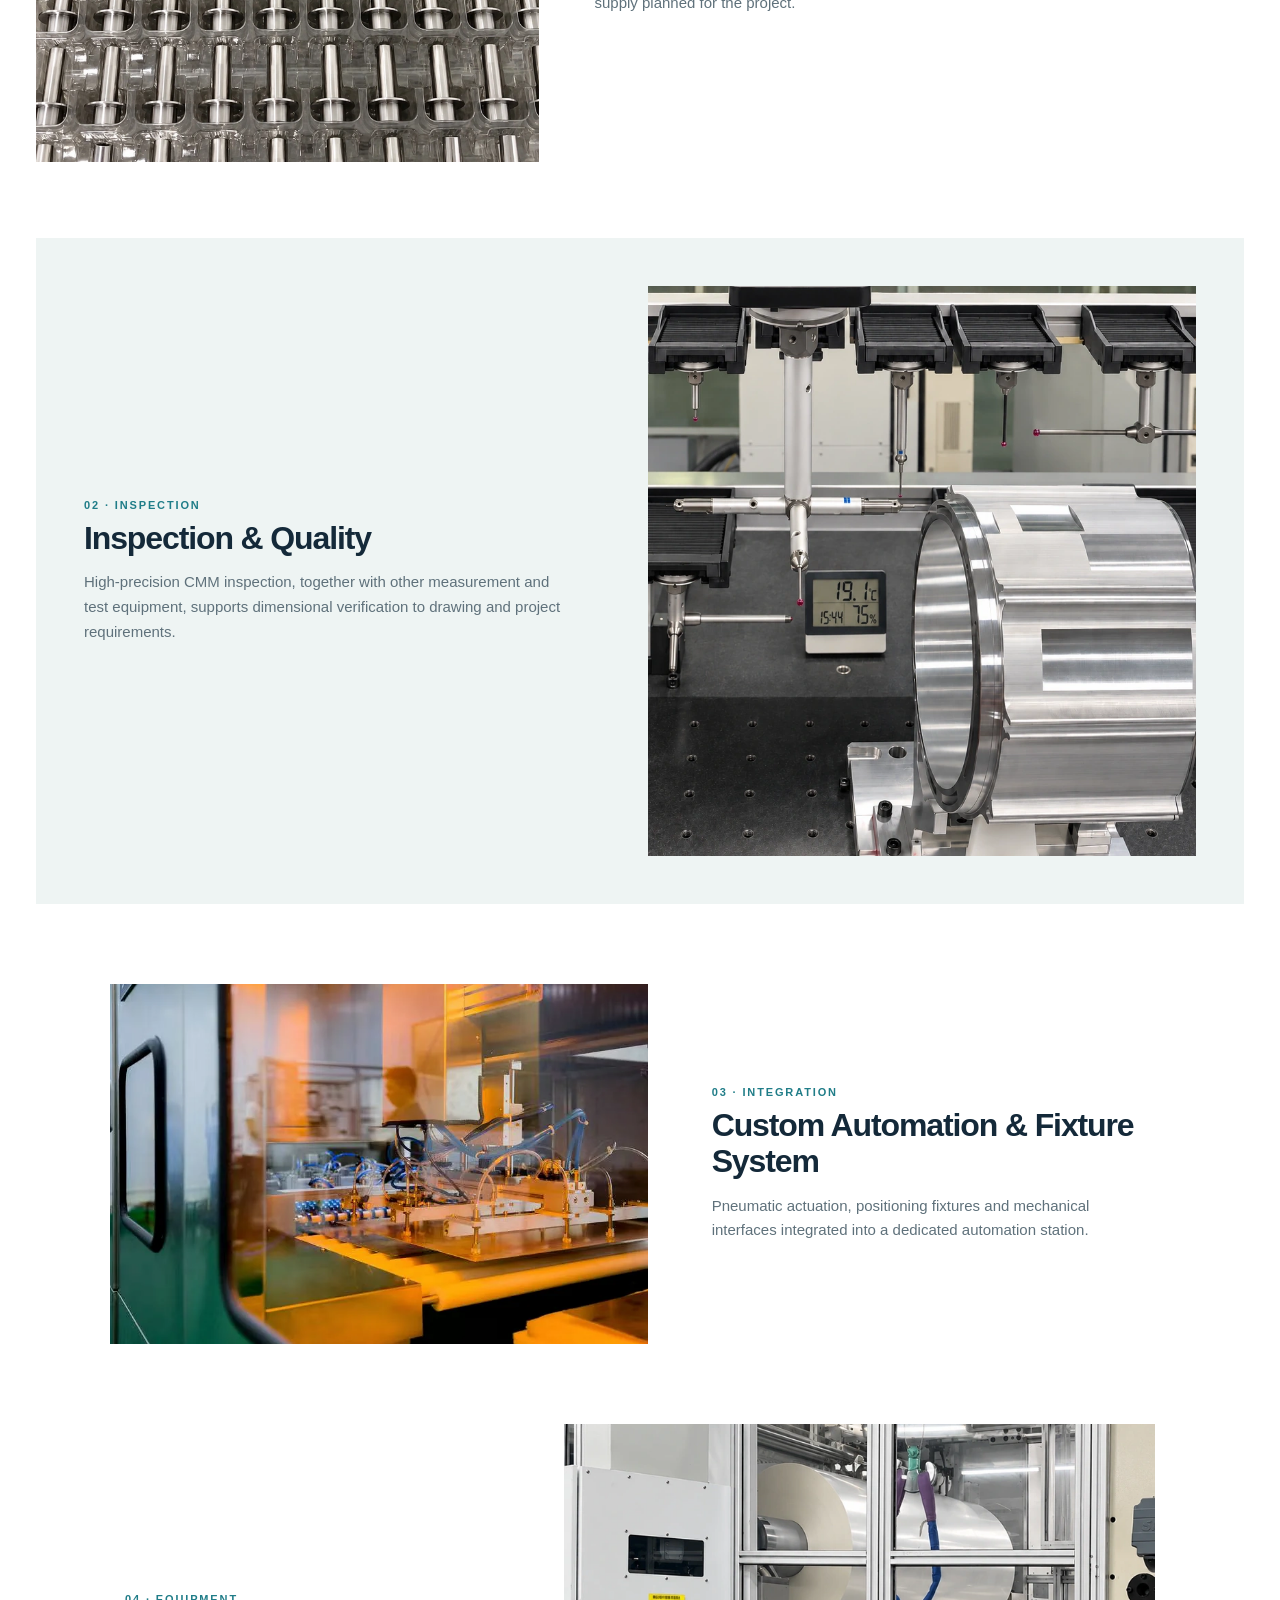
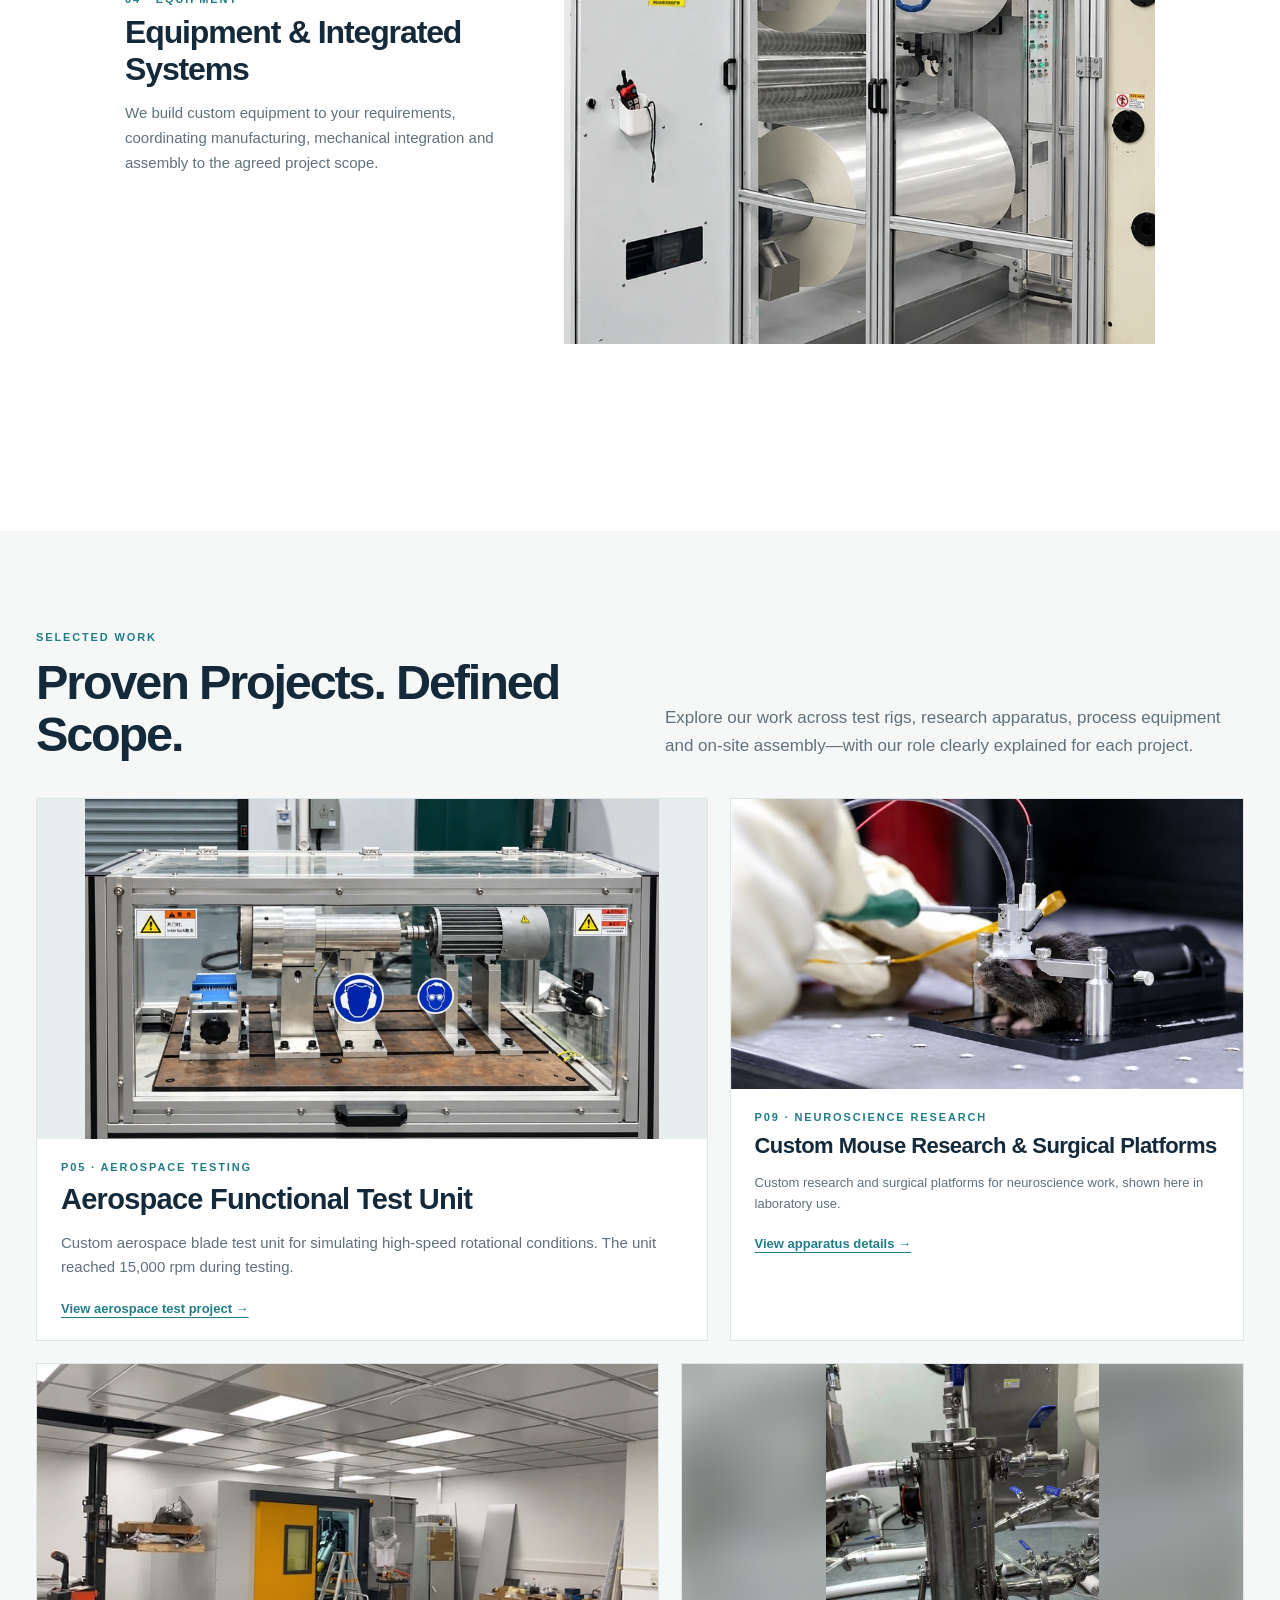
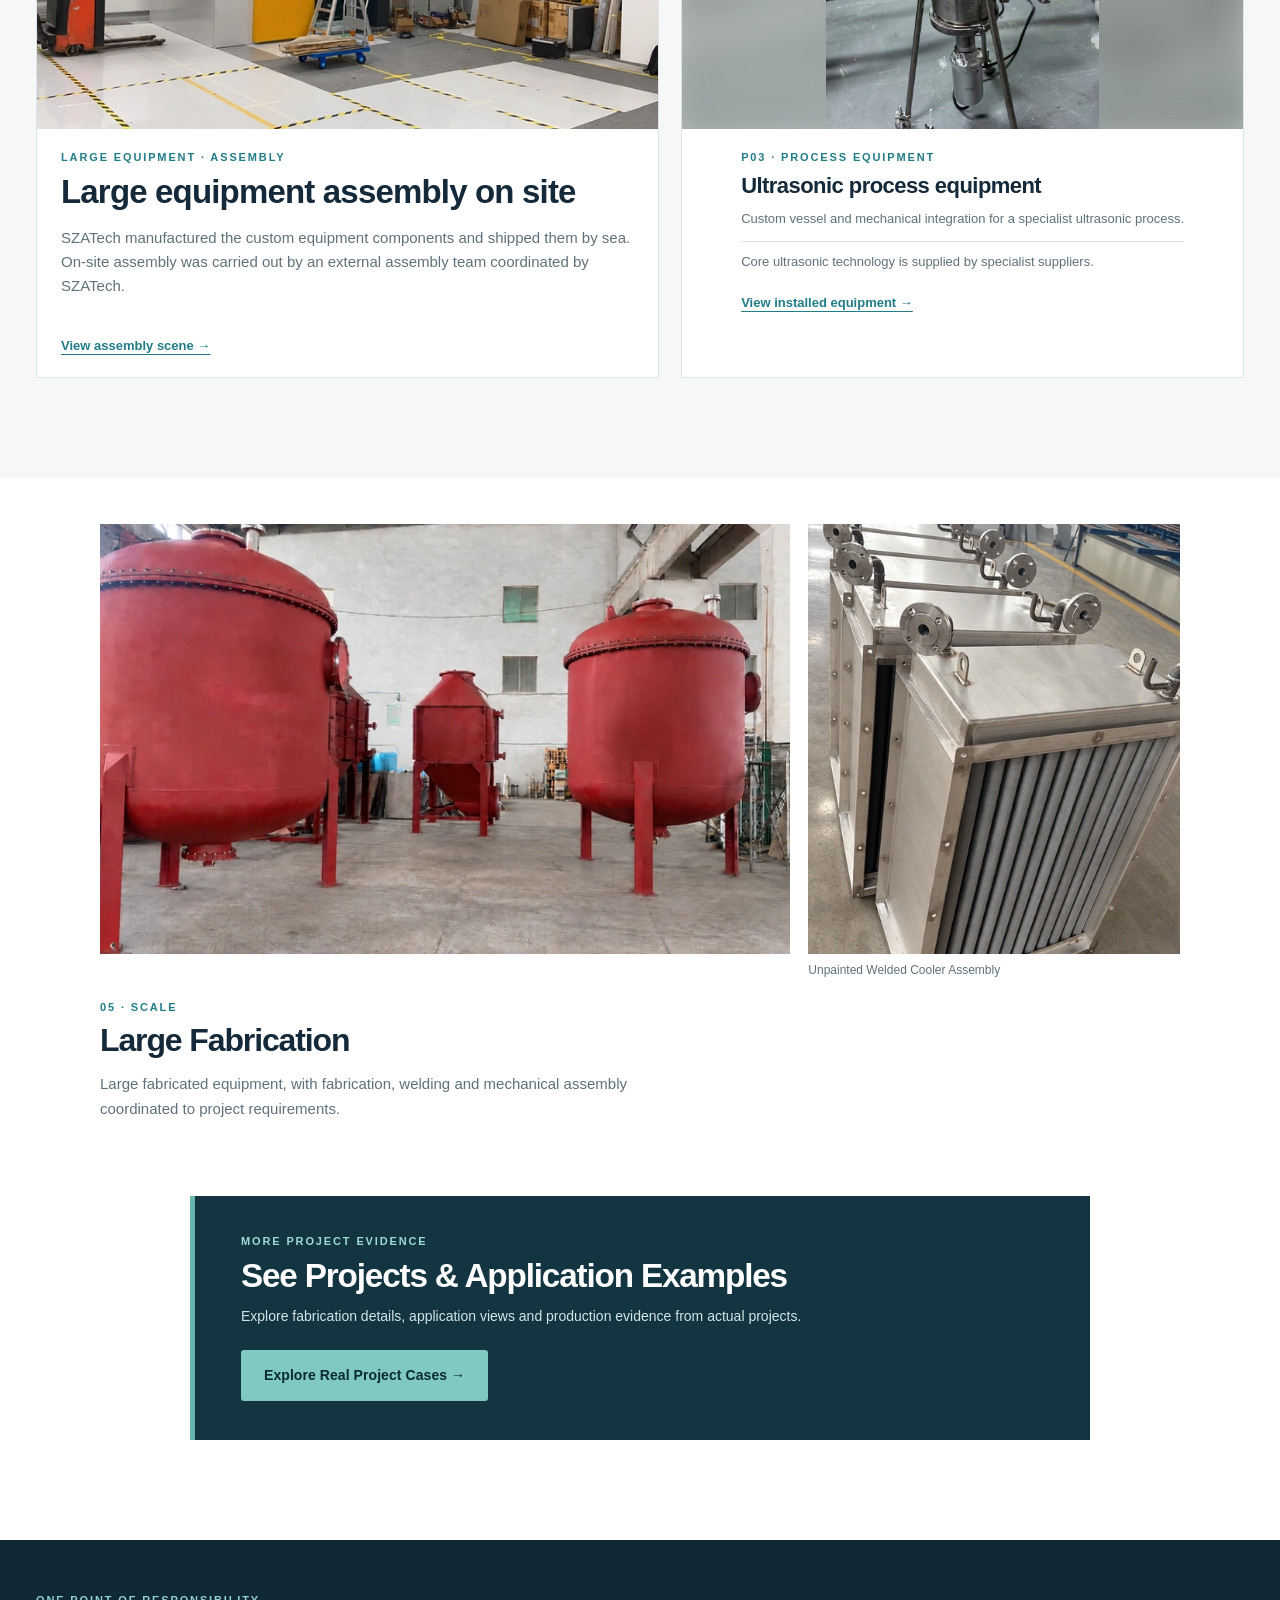
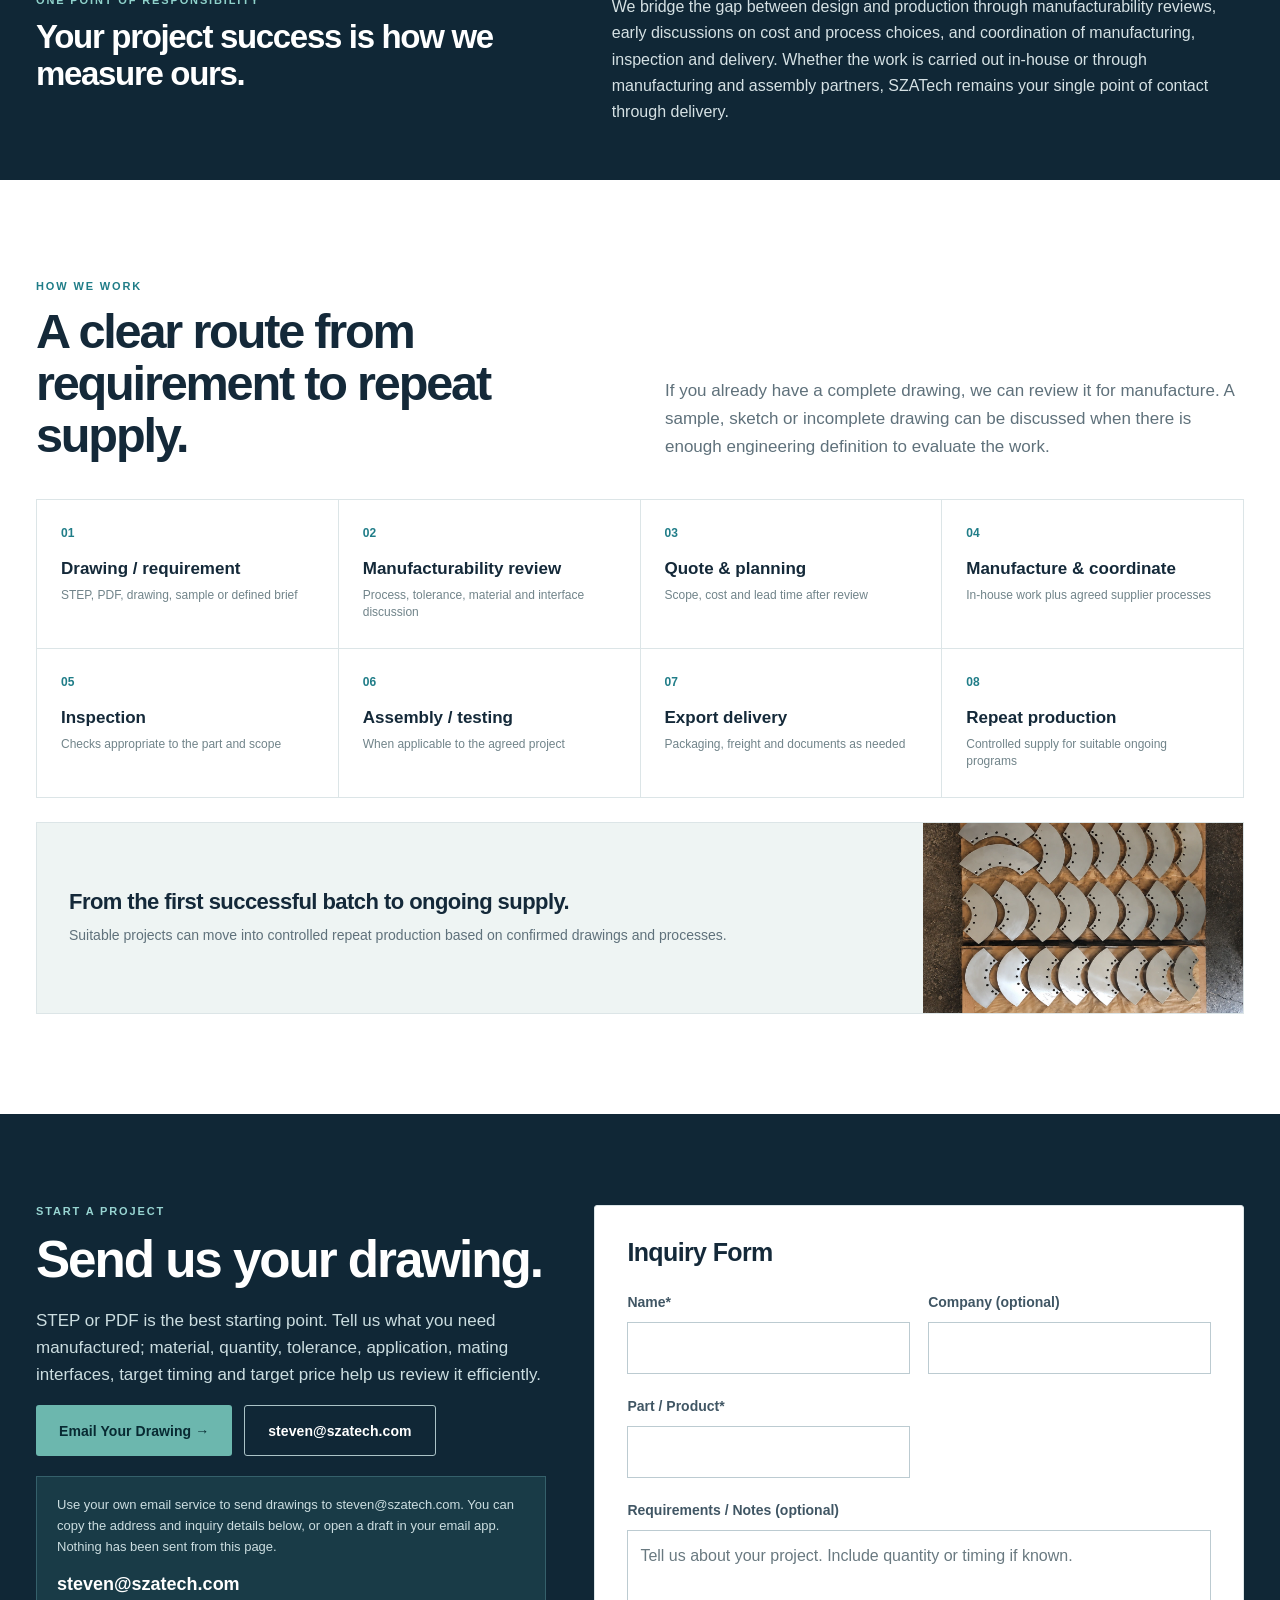
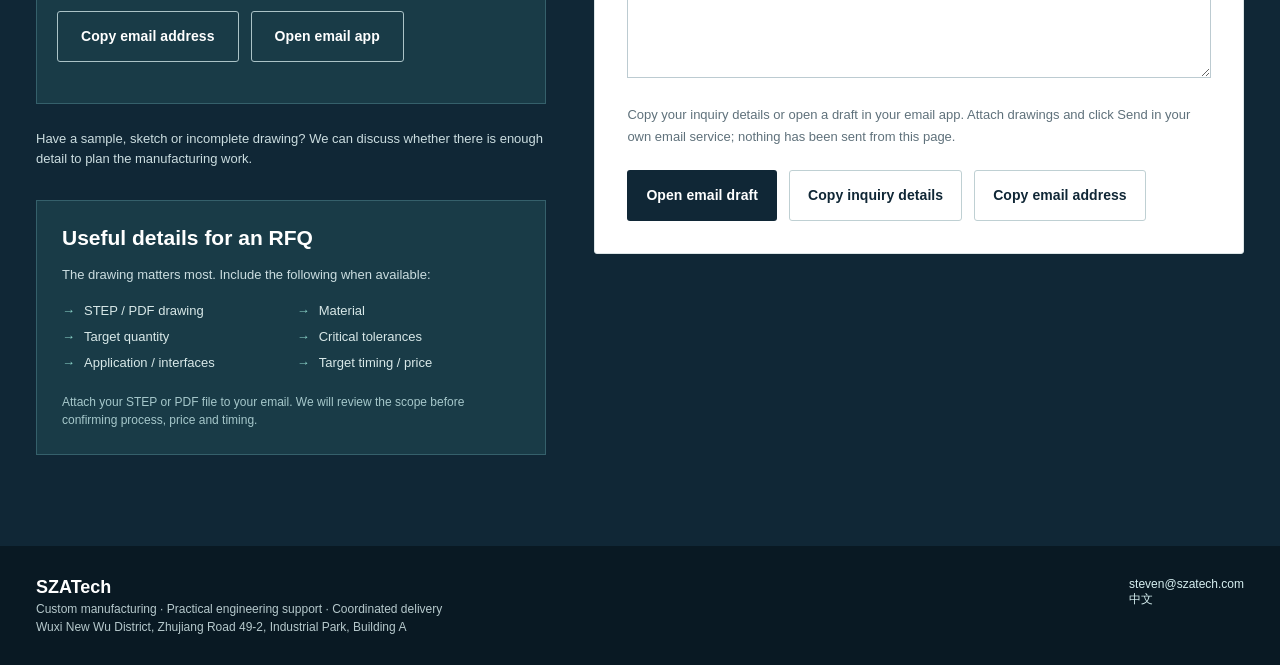
==== commit 529941b6: "Add discreet in-house PolyJet capability to English home page" ====
--- a/docs/index.html
+++ b/docs/index.html
@@ -3,7 +3,7 @@
 <main id="top"><section class="hero hero-v13"><div class="wrap hero-grid"><div class="hero-copy"><div class="eyebrow">Custom manufacturing in China for OEMs, machine builders, research and engineering teams</div><h1>Parts, assemblies and equipment — from drawing to production.</h1><p class="lead">Manufacturing, engineering support and supply-chain coordination for precision parts, fabricated structures and equipment — with inspection, assembly and export delivery planned around the project.</p><div class="actions"><a class="button primary" href="#contact-email-options">Email Your Drawing →</a><a class="button ghost" href="#work">See Our Work →</a></div><div class="micro"><span>Manufacturing + engineering support</span><span>Inspection &amp; assembly</span><span>Coordinated export delivery</span></div></div><div class="hero-scene"><img src="assets/066-automation-line-refresh.webp" alt="Integrated automation and assembly line showing SZATech equipment and engineering capability" width="1536" height="1024" loading="eager" fetchpriority="high" srcset="assets/066-automation-line-refresh-w480.webp 480w, assets/066-automation-line-refresh-w800.webp 800w, assets/066-automation-line-refresh-w1200.webp 1200w, assets/066-automation-line-refresh.webp 1536w" sizes="100vw"></div></div></section>
 
 <div class="intro-line"><div class="wrap"><strong>A manufacturing partner for non-standard, low-volume and engineering-led projects that need more than one process.</strong><span>For teams with a drawing, STEP/PDF, sample or reasonably defined requirement.</span><span>Practical engineering discussion, manufacturing, inspection, assembly and export delivery.</span></div></div>
-<section class="section" id="capabilities"><div class="wrap"><div class="section-head"><div><div class="eyebrow">Capability map</div><h2>What can SZATech make?</h2></div><p>Precision parts, fabricated structures and complete assemblies — coordinated to the requirements of your project.</p></div><div class="capability-columns"><article><h3>Precision Parts</h3><p>CNC machining to drawing, with material and tolerances reviewed.</p></article><article><h3>Fabrication & Structures</h3><p>Sheet metal, welded structures and machine enclosures.</p></article><article><h3>Equipment & Assemblies</h3><p>Mechanical integration and assembly to agreed interface requirements.</p></article><article><h3>Repeat Production</h3><p>Repeat batches based on confirmed drawings and processes.</p></article></div></div></section>
+<section class="section" id="capabilities"><div class="wrap"><div class="section-head"><div><div class="eyebrow">Capability map</div><h2>What can SZATech make?</h2></div><p>Precision parts, fabricated structures and complete assemblies — coordinated to the requirements of your project.</p></div><div class="capability-columns"><article><h3>Precision Parts</h3><p>CNC machining to drawing, with material and tolerances reviewed.</p></article><article><h3>Fabrication & Structures</h3><p>Sheet metal, welded structures and machine enclosures.</p></article><article><h3>Equipment & Assemblies</h3><p>Mechanical integration and assembly to agreed interface requirements.</p></article><article><h3>Repeat Production</h3><p>Repeat batches based on confirmed drawings and processes.</p></article></div><div class="capability-note">We also offer in-house PolyJet multi-material 3D printing for research fixtures, prototypes and design iterations. This capability complements our CNC machining, acrylic fabrication, sheet metal and mechanical assembly services, supporting projects from early development to subsequent manufacturing.</div></div></section>
 <section class="section soft" id="delivery"><div class="wrap">
 <div class="section-head"><div><div class="eyebrow">Manufacturing in practice</div><h2>Machining tailored to your part and project.</h2></div><p>CNC turning and milling capacity selected based on part geometry, tolerance, quantity and delivery requirements.</p></div>
 <div class="manufacturing-v3"><figure class="manufacturing-photo machining-center"><div class="manufacturing-image"><img src="assets/043-tsugami-machine-in-workshop.webp" alt="TSUGAMI VA3 vertical machining center in the workshop" width="800" height="600" loading="lazy"></div><figcaption>Vertical Machining Center · TSUGAMI VA3</figcaption></figure><figure class="manufacturing-photo lathe"><div class="manufacturing-image"><img src="assets/041-cnc-lathe-shop-floor.webp" alt="CNC lathe with chuck and tool turret on the workshop floor" width="1440" height="1080" loading="lazy" srcset="assets/041-cnc-lathe-shop-floor-w480.webp 480w, assets/041-cnc-lathe-shop-floor-w800.webp 800w, assets/041-cnc-lathe-shop-floor-w1200.webp 1200w, assets/041-cnc-lathe-shop-floor.webp 1440w" sizes="(max-width: 720px) calc(100vw - 36px), (max-width: 1050px) 50vw, 620px"></div><figcaption>CNC lathe · workshop floor</figcaption></figure></div>
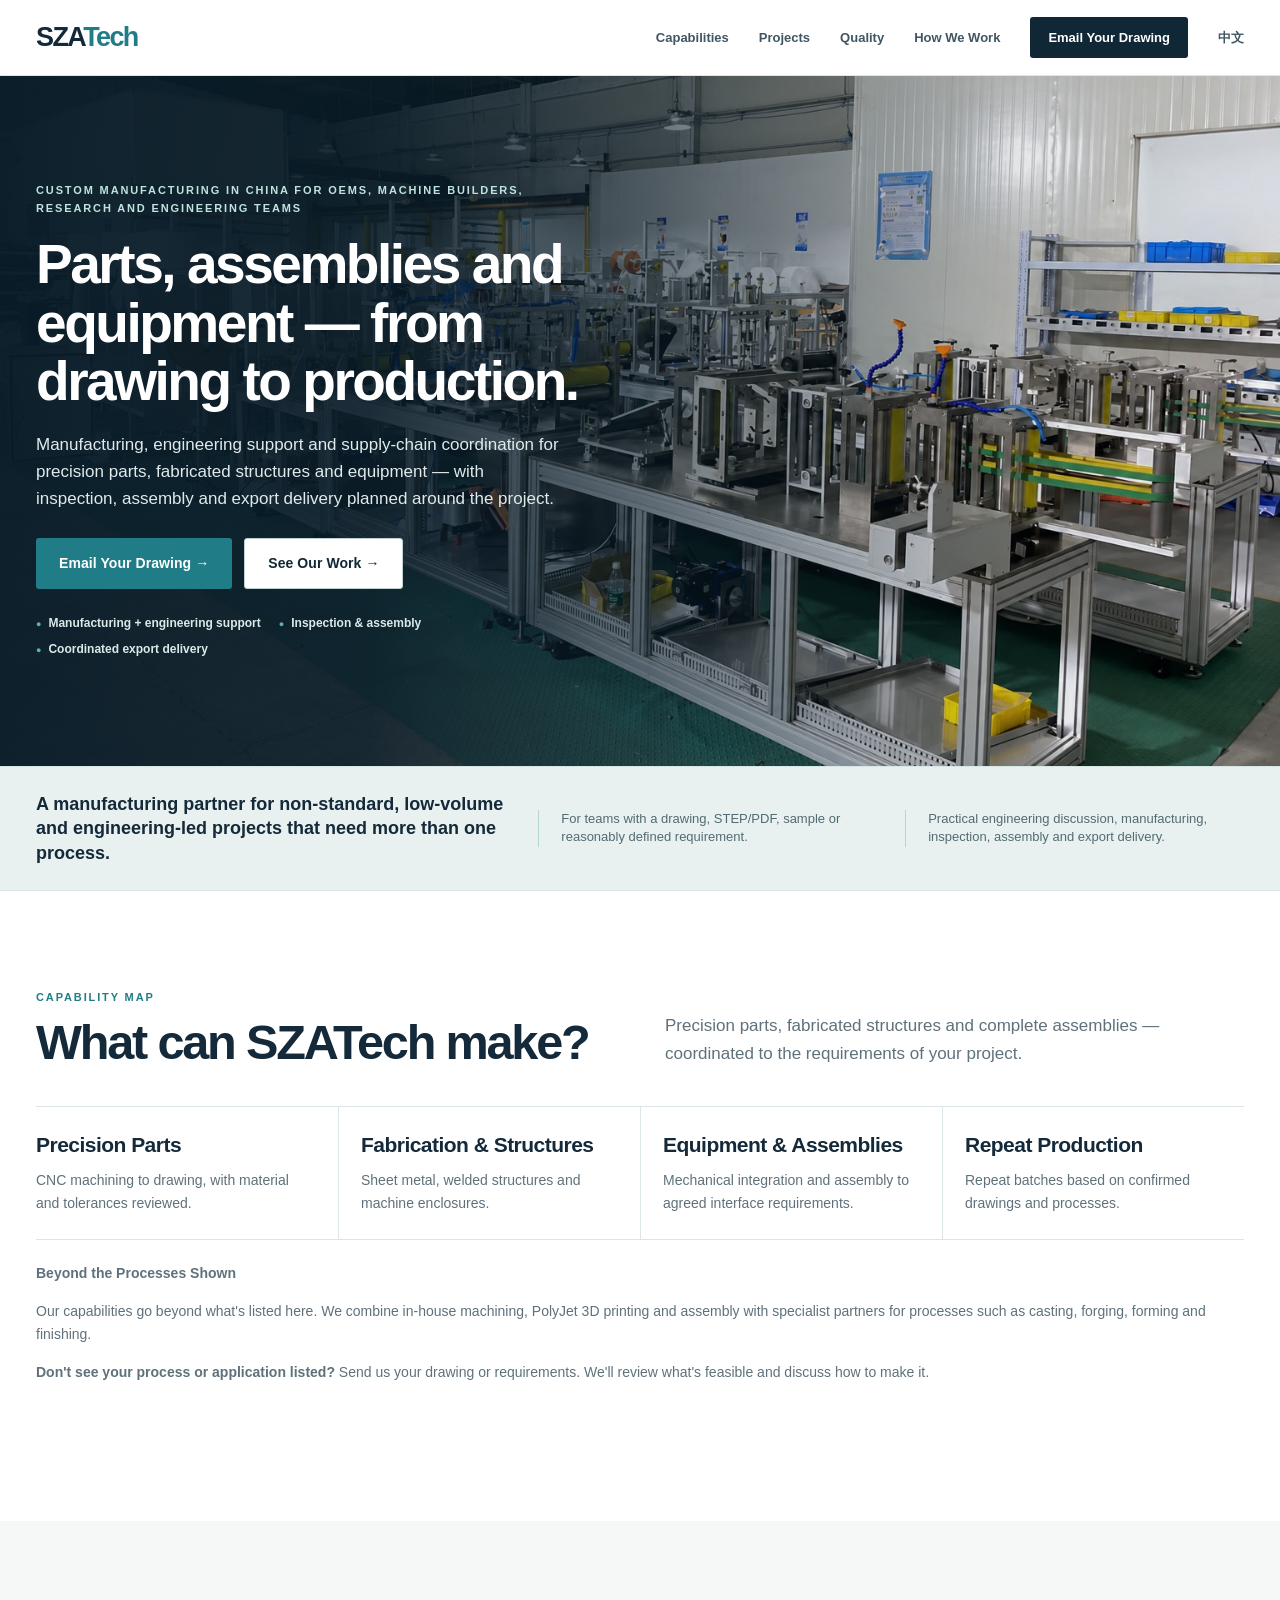
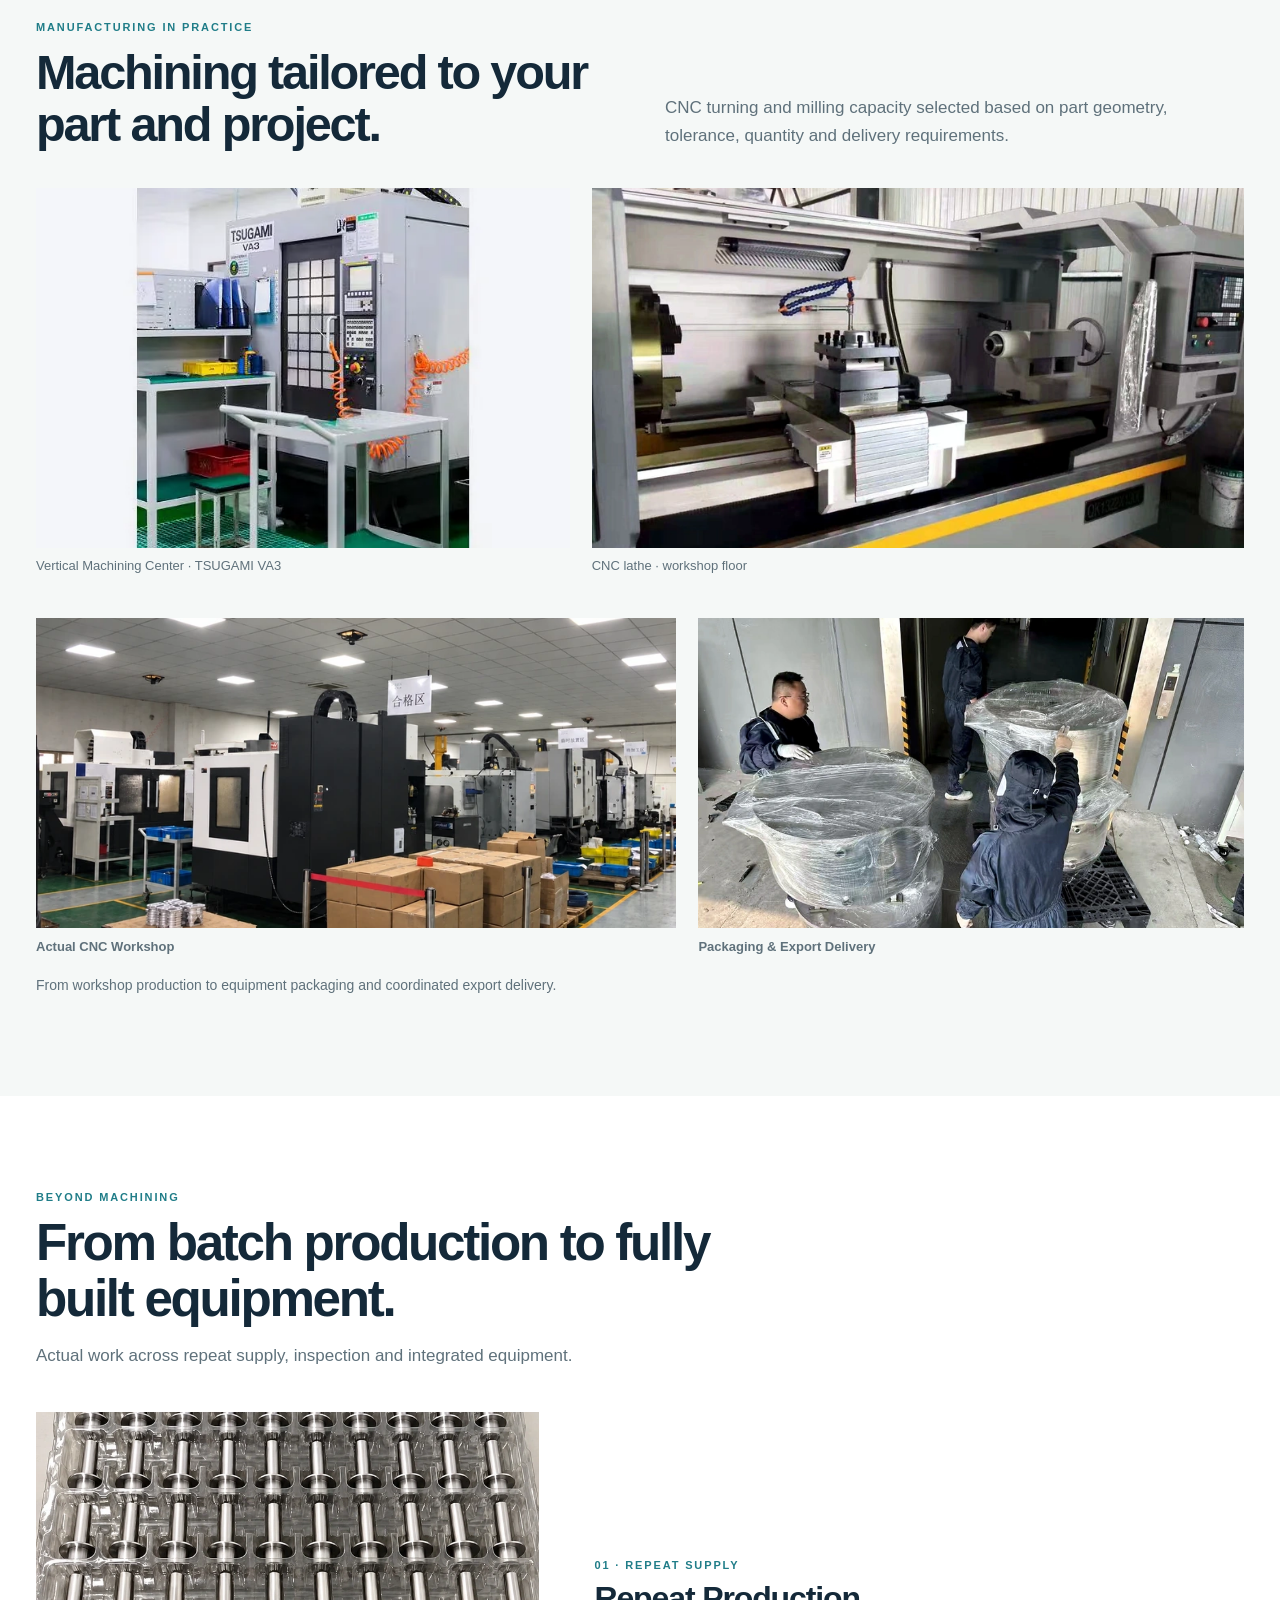
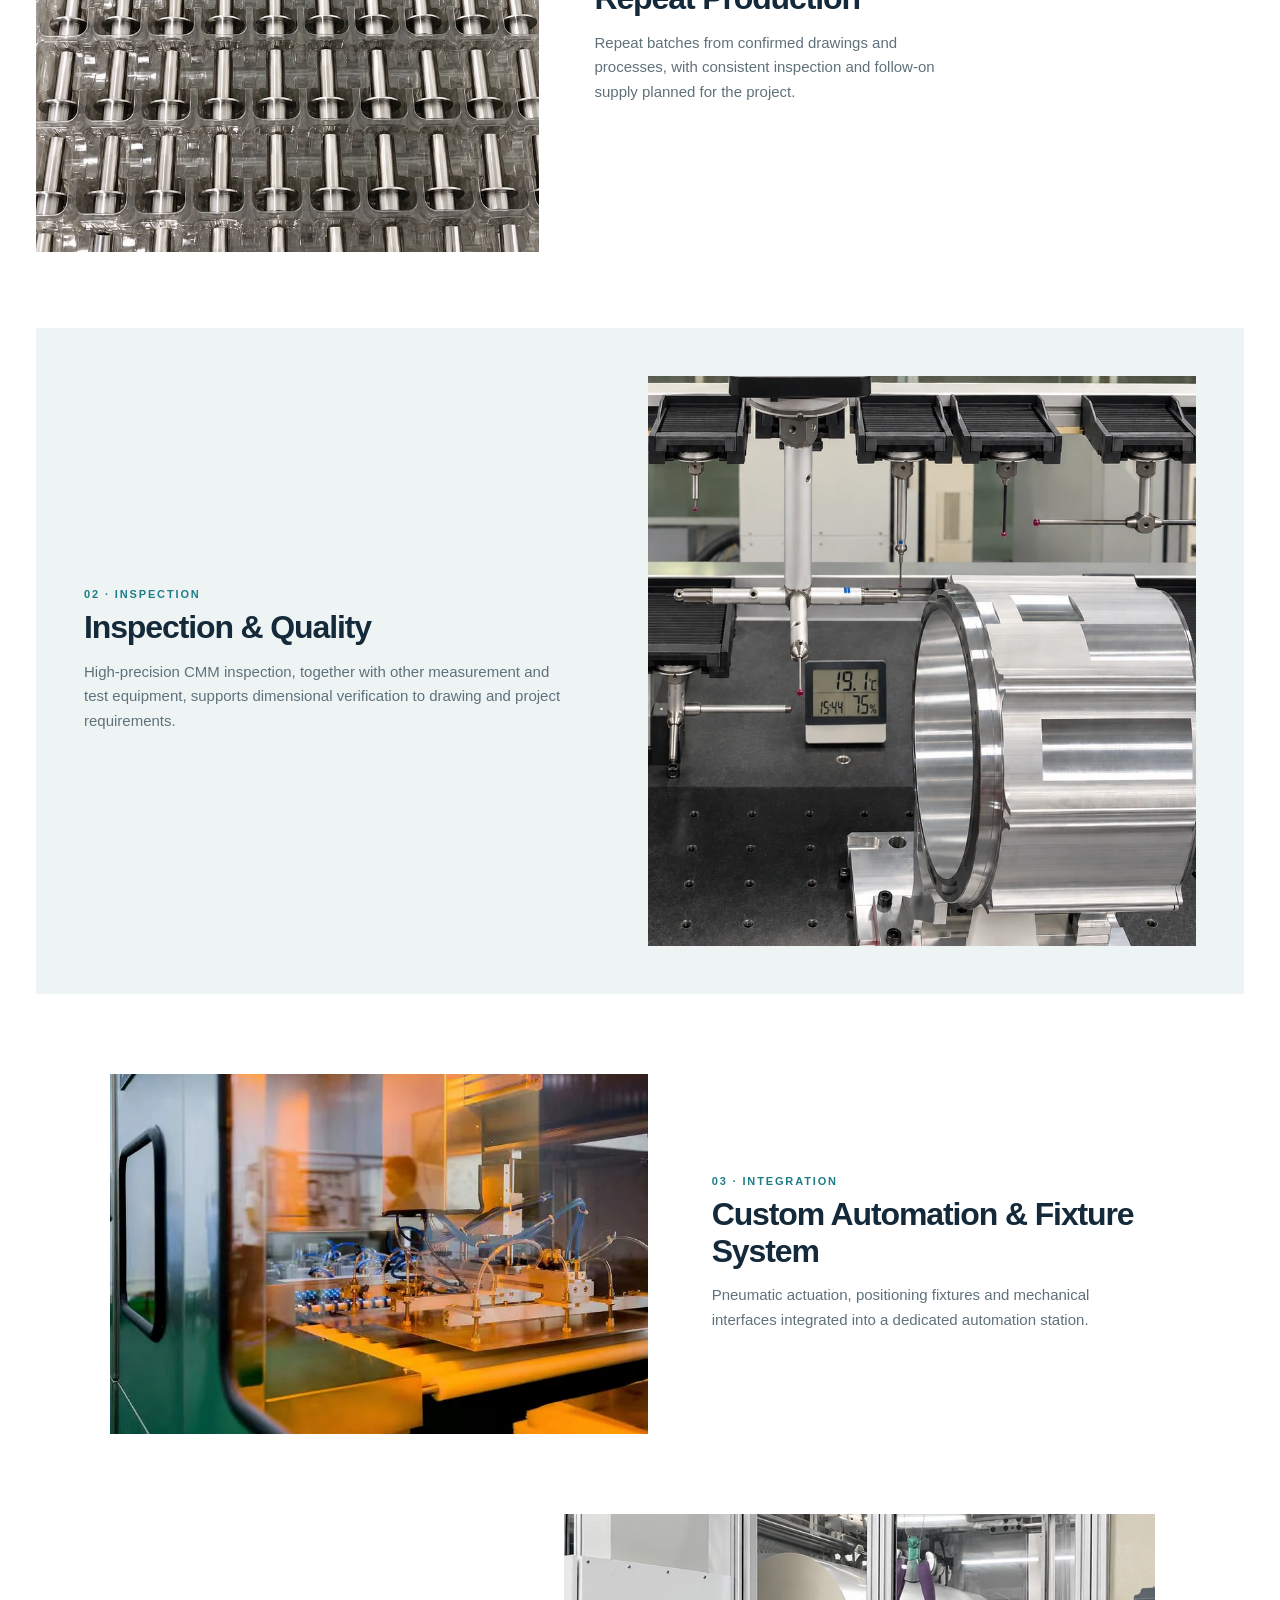
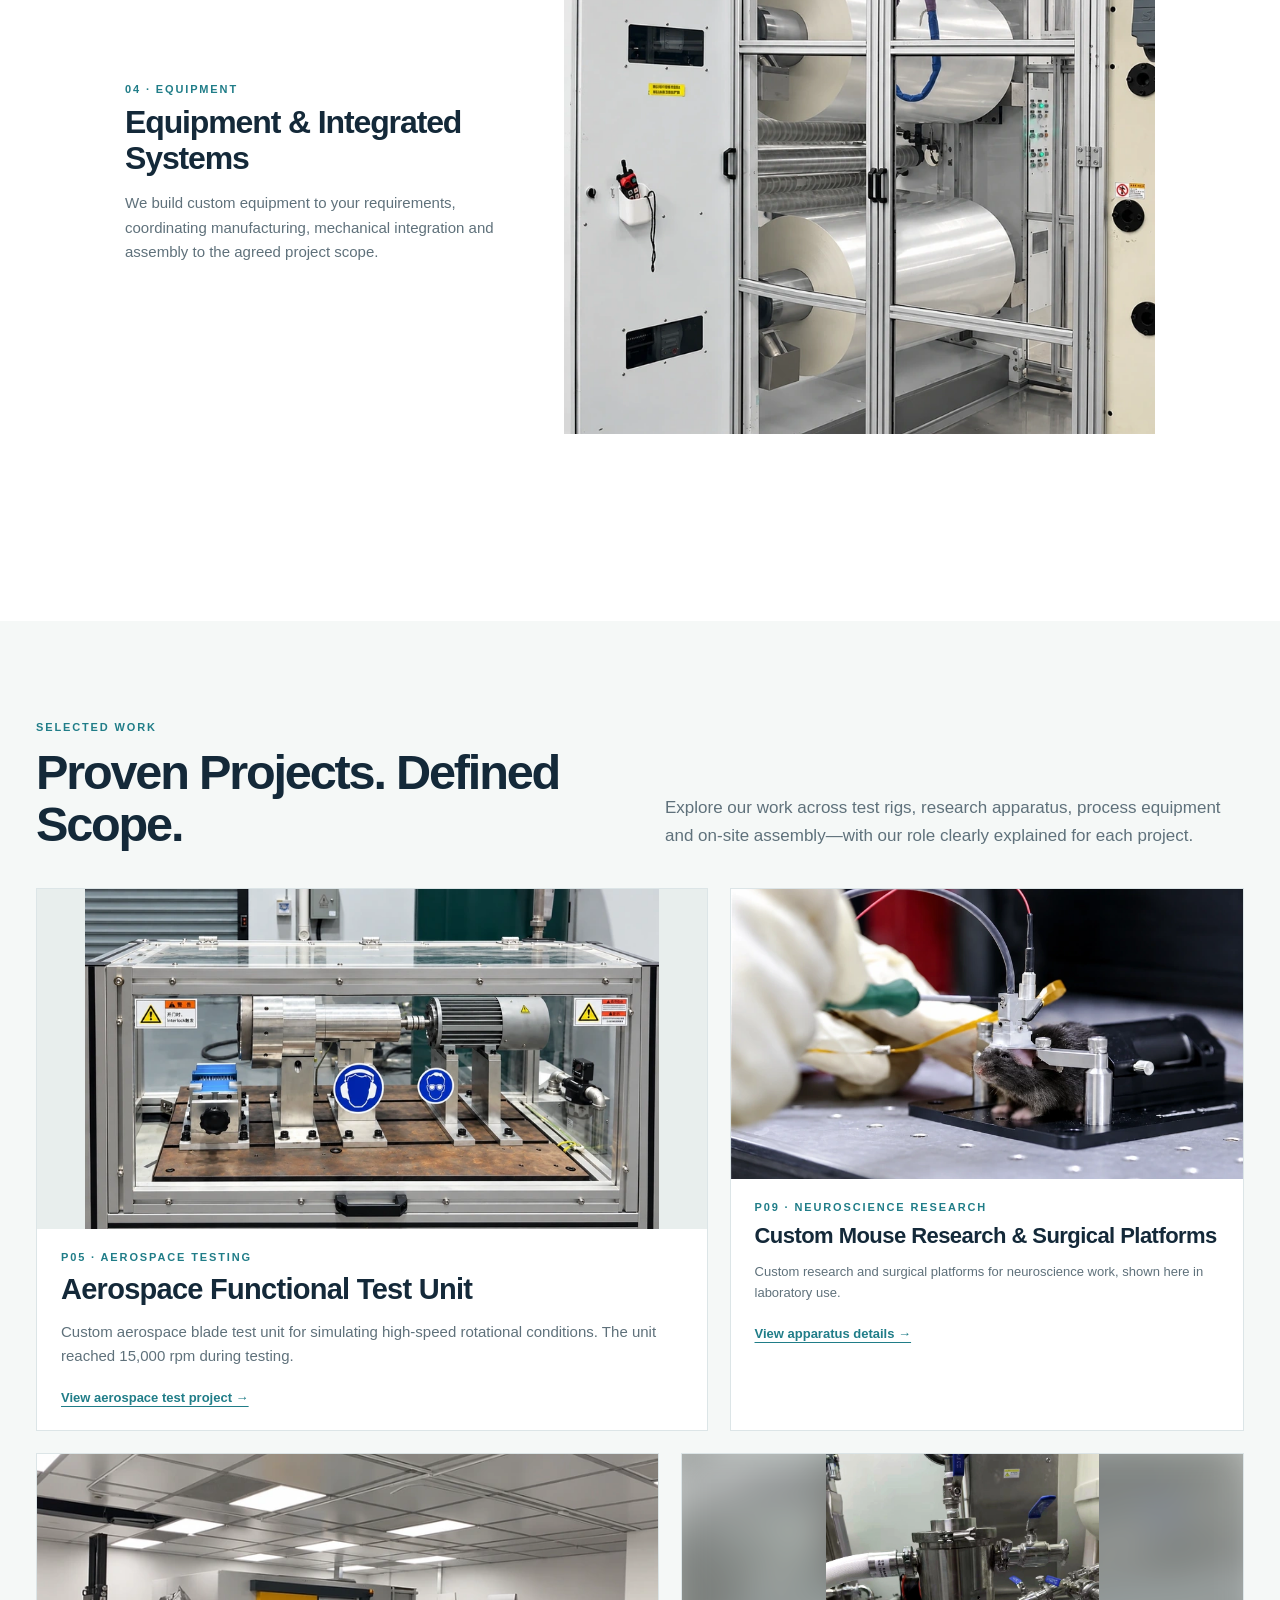
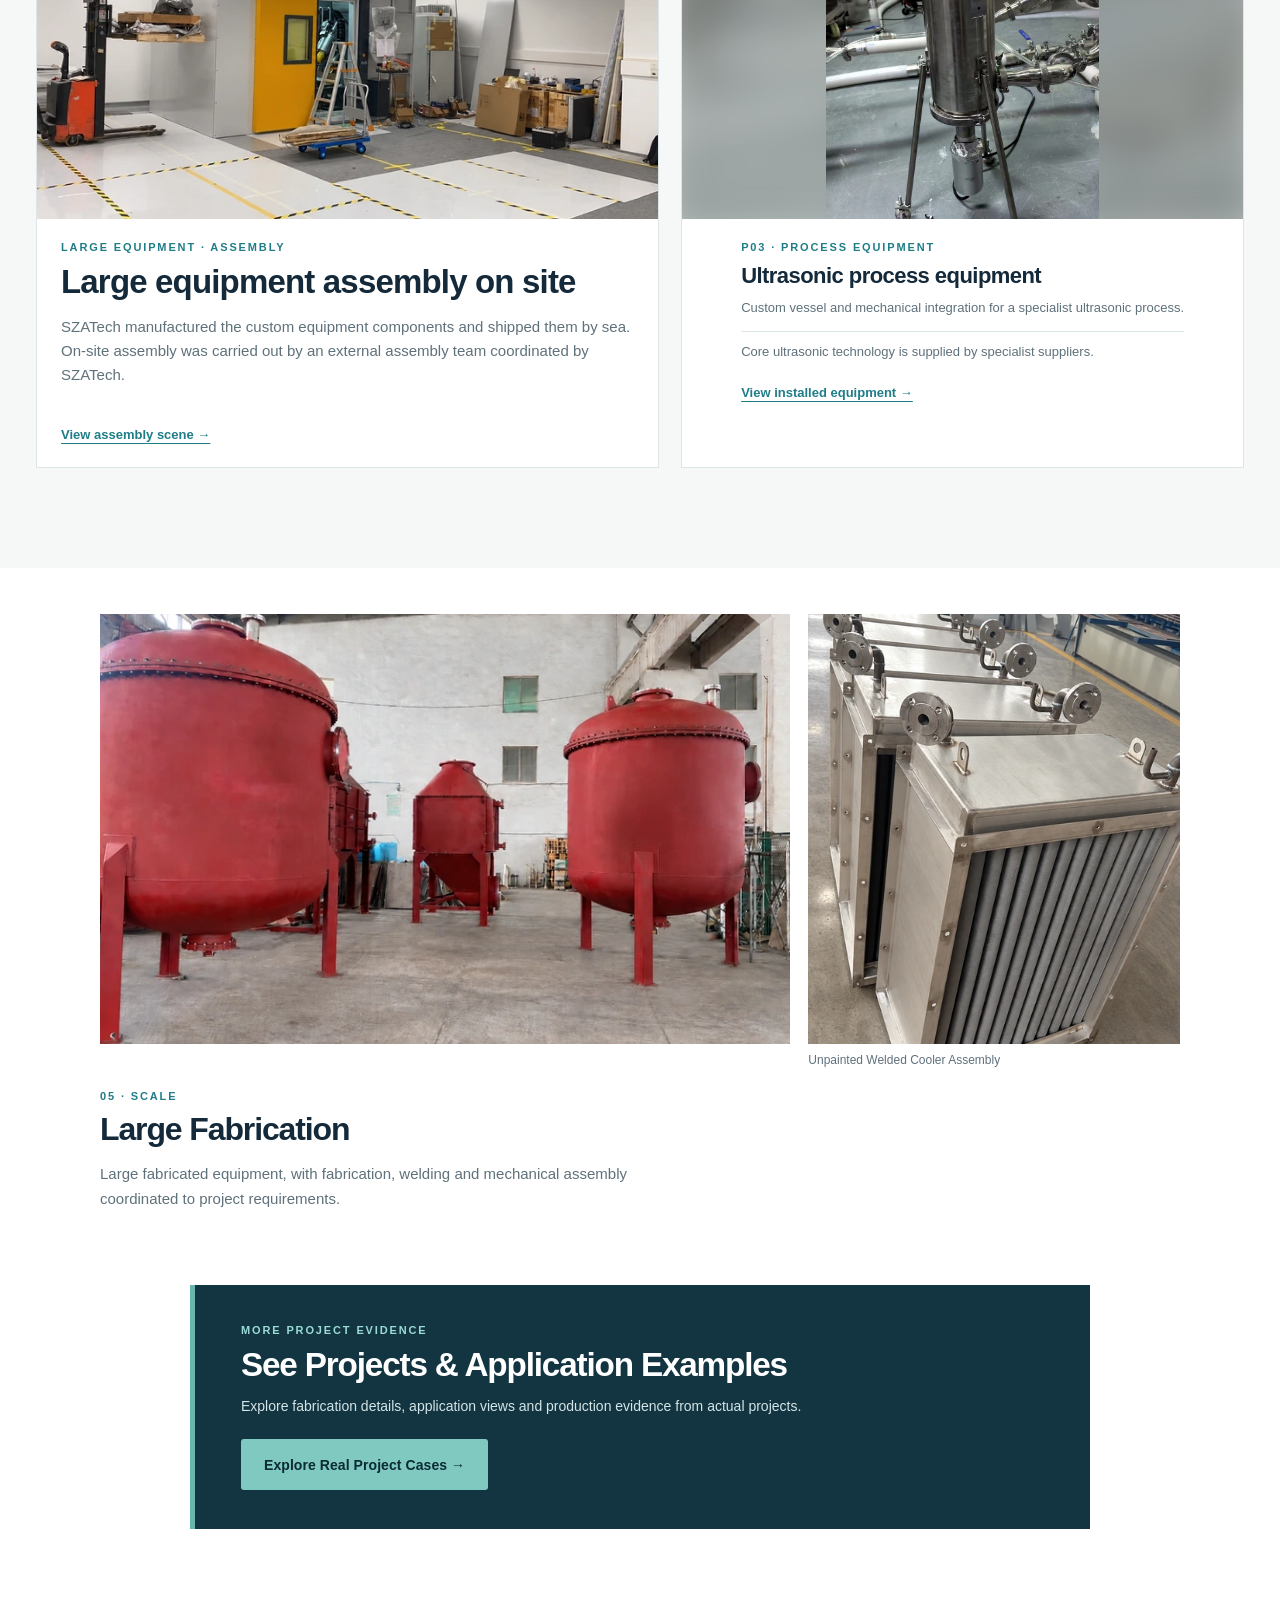
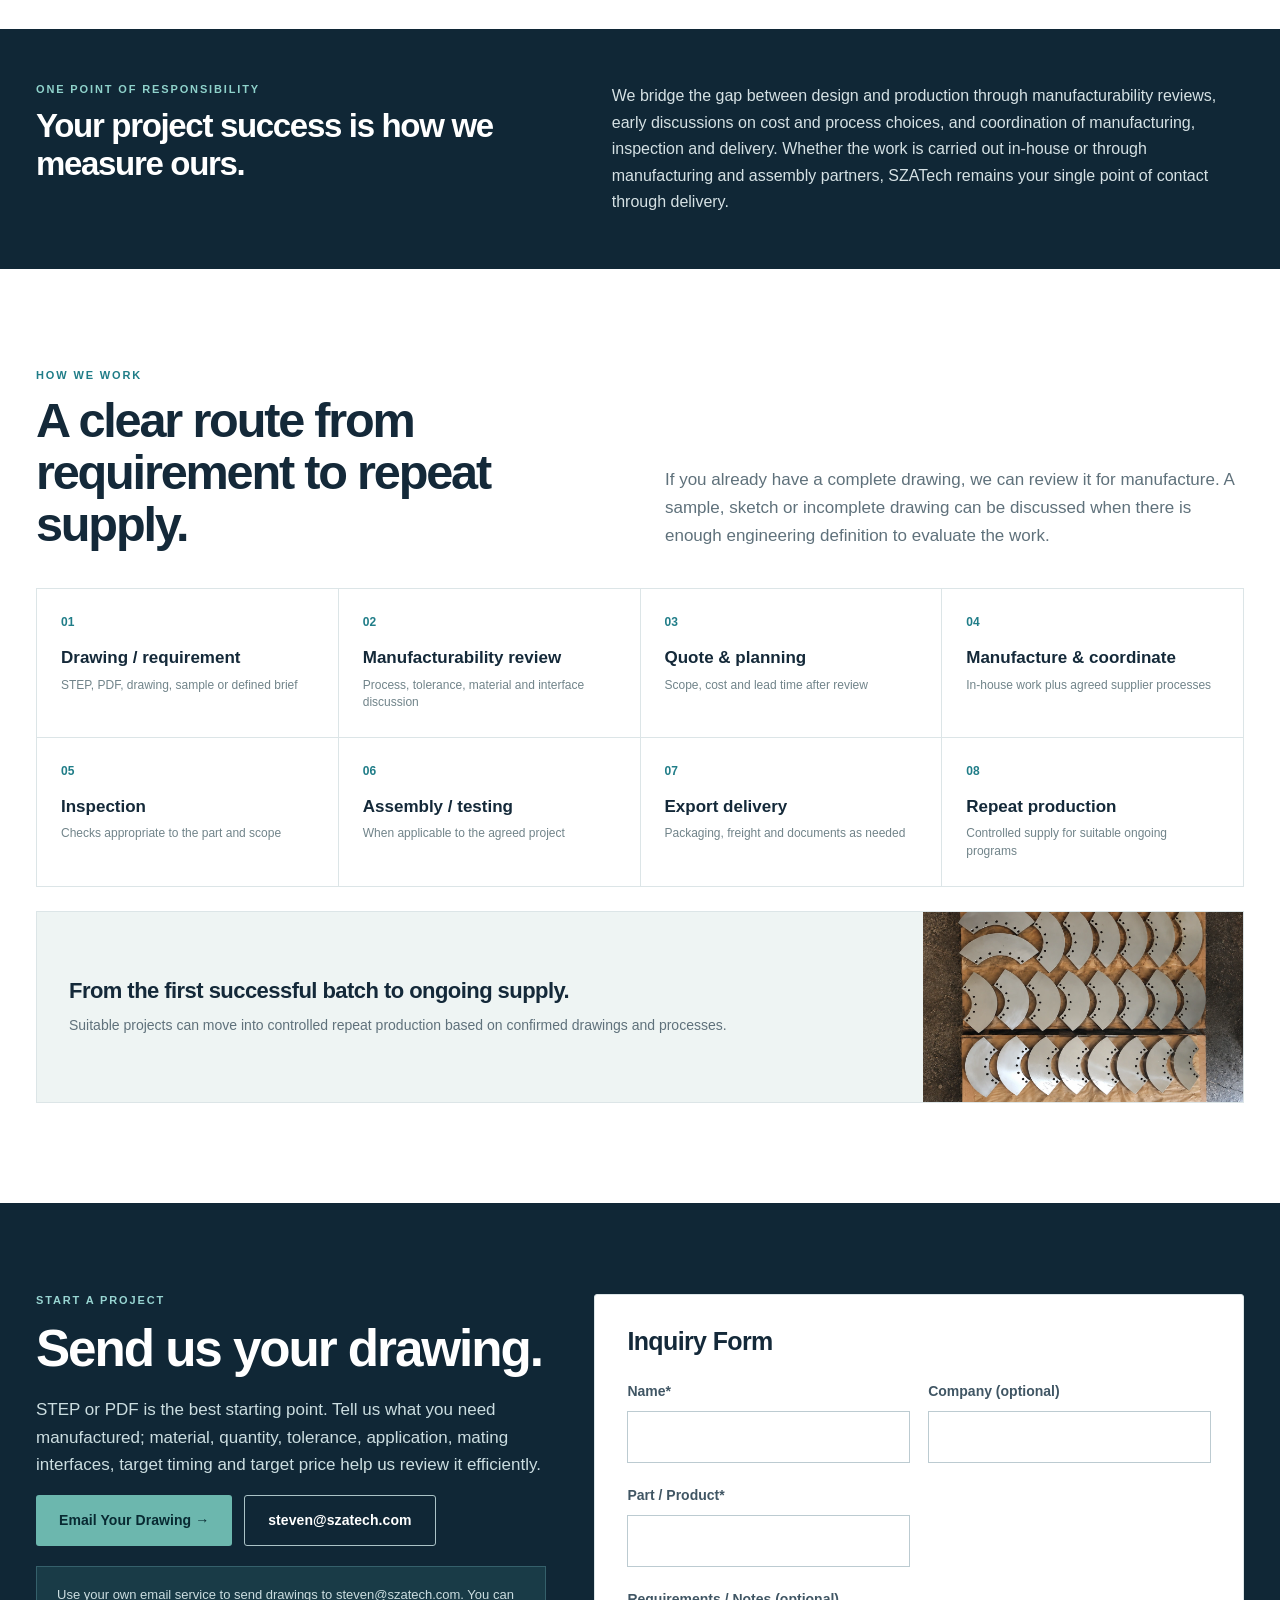
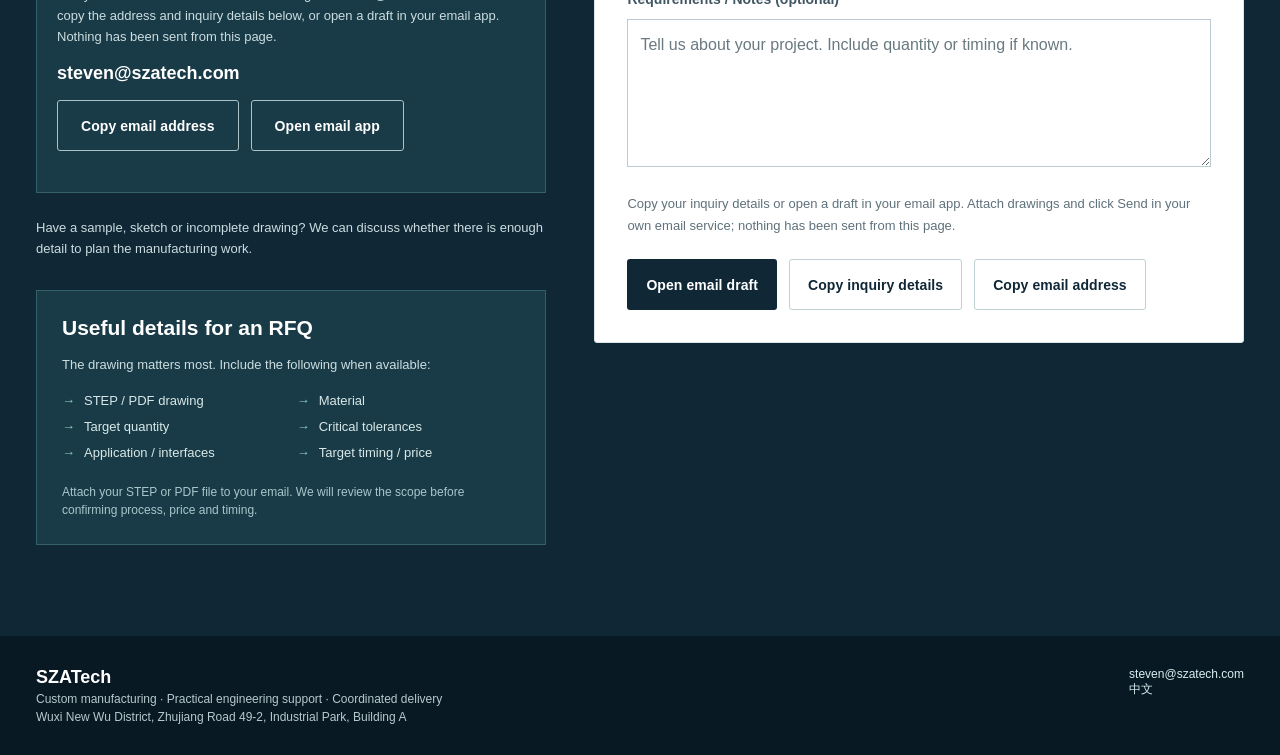
==== commit 6aef0e3e: "Update bilingual capability note for broader manufacturing scope (docs/index.html)" ====
--- a/docs/index.html
+++ b/docs/index.html
@@ -3,7 +3,7 @@
 <main id="top"><section class="hero hero-v13"><div class="wrap hero-grid"><div class="hero-copy"><div class="eyebrow">Custom manufacturing in China for OEMs, machine builders, research and engineering teams</div><h1>Parts, assemblies and equipment — from drawing to production.</h1><p class="lead">Manufacturing, engineering support and supply-chain coordination for precision parts, fabricated structures and equipment — with inspection, assembly and export delivery planned around the project.</p><div class="actions"><a class="button primary" href="#contact-email-options">Email Your Drawing →</a><a class="button ghost" href="#work">See Our Work →</a></div><div class="micro"><span>Manufacturing + engineering support</span><span>Inspection &amp; assembly</span><span>Coordinated export delivery</span></div></div><div class="hero-scene"><img src="assets/066-automation-line-refresh.webp" alt="Integrated automation and assembly line showing SZATech equipment and engineering capability" width="1536" height="1024" loading="eager" fetchpriority="high" srcset="assets/066-automation-line-refresh-w480.webp 480w, assets/066-automation-line-refresh-w800.webp 800w, assets/066-automation-line-refresh-w1200.webp 1200w, assets/066-automation-line-refresh.webp 1536w" sizes="100vw"></div></div></section>
 
 <div class="intro-line"><div class="wrap"><strong>A manufacturing partner for non-standard, low-volume and engineering-led projects that need more than one process.</strong><span>For teams with a drawing, STEP/PDF, sample or reasonably defined requirement.</span><span>Practical engineering discussion, manufacturing, inspection, assembly and export delivery.</span></div></div>
-<section class="section" id="capabilities"><div class="wrap"><div class="section-head"><div><div class="eyebrow">Capability map</div><h2>What can SZATech make?</h2></div><p>Precision parts, fabricated structures and complete assemblies — coordinated to the requirements of your project.</p></div><div class="capability-columns"><article><h3>Precision Parts</h3><p>CNC machining to drawing, with material and tolerances reviewed.</p></article><article><h3>Fabrication & Structures</h3><p>Sheet metal, welded structures and machine enclosures.</p></article><article><h3>Equipment & Assemblies</h3><p>Mechanical integration and assembly to agreed interface requirements.</p></article><article><h3>Repeat Production</h3><p>Repeat batches based on confirmed drawings and processes.</p></article></div><div class="capability-note">We also offer in-house PolyJet multi-material 3D printing for research fixtures, prototypes and design iterations. This capability complements our CNC machining, acrylic fabrication, sheet metal and mechanical assembly services, supporting projects from early development to subsequent manufacturing.</div></div></section>
+<section class="section" id="capabilities"><div class="wrap"><div class="section-head"><div><div class="eyebrow">Capability map</div><h2>What can SZATech make?</h2></div><p>Precision parts, fabricated structures and complete assemblies — coordinated to the requirements of your project.</p></div><div class="capability-columns"><article><h3>Precision Parts</h3><p>CNC machining to drawing, with material and tolerances reviewed.</p></article><article><h3>Fabrication & Structures</h3><p>Sheet metal, welded structures and machine enclosures.</p></article><article><h3>Equipment & Assemblies</h3><p>Mechanical integration and assembly to agreed interface requirements.</p></article><article><h3>Repeat Production</h3><p>Repeat batches based on confirmed drawings and processes.</p></article></div><div class="capability-note"><strong>Beyond the Processes Shown</strong><p>Our capabilities go beyond what's listed here. We combine in-house machining, PolyJet 3D printing and assembly with specialist partners for processes such as casting, forging, forming and finishing.</p><p><strong>Don't see your process or application listed?</strong> Send us your drawing or requirements. We'll review what's feasible and discuss how to make it.</p></div></div></section>
 <section class="section soft" id="delivery"><div class="wrap">
 <div class="section-head"><div><div class="eyebrow">Manufacturing in practice</div><h2>Machining tailored to your part and project.</h2></div><p>CNC turning and milling capacity selected based on part geometry, tolerance, quantity and delivery requirements.</p></div>
 <div class="manufacturing-v3"><figure class="manufacturing-photo machining-center"><div class="manufacturing-image"><img src="assets/043-tsugami-machine-in-workshop.webp" alt="TSUGAMI VA3 vertical machining center in the workshop" width="800" height="600" loading="lazy"></div><figcaption>Vertical Machining Center · TSUGAMI VA3</figcaption></figure><figure class="manufacturing-photo lathe"><div class="manufacturing-image"><img src="assets/041-cnc-lathe-shop-floor.webp" alt="CNC lathe with chuck and tool turret on the workshop floor" width="1440" height="1080" loading="lazy" srcset="assets/041-cnc-lathe-shop-floor-w480.webp 480w, assets/041-cnc-lathe-shop-floor-w800.webp 800w, assets/041-cnc-lathe-shop-floor-w1200.webp 1200w, assets/041-cnc-lathe-shop-floor.webp 1440w" sizes="(max-width: 720px) calc(100vw - 36px), (max-width: 1050px) 50vw, 620px"></div><figcaption>CNC lathe · workshop floor</figcaption></figure></div>
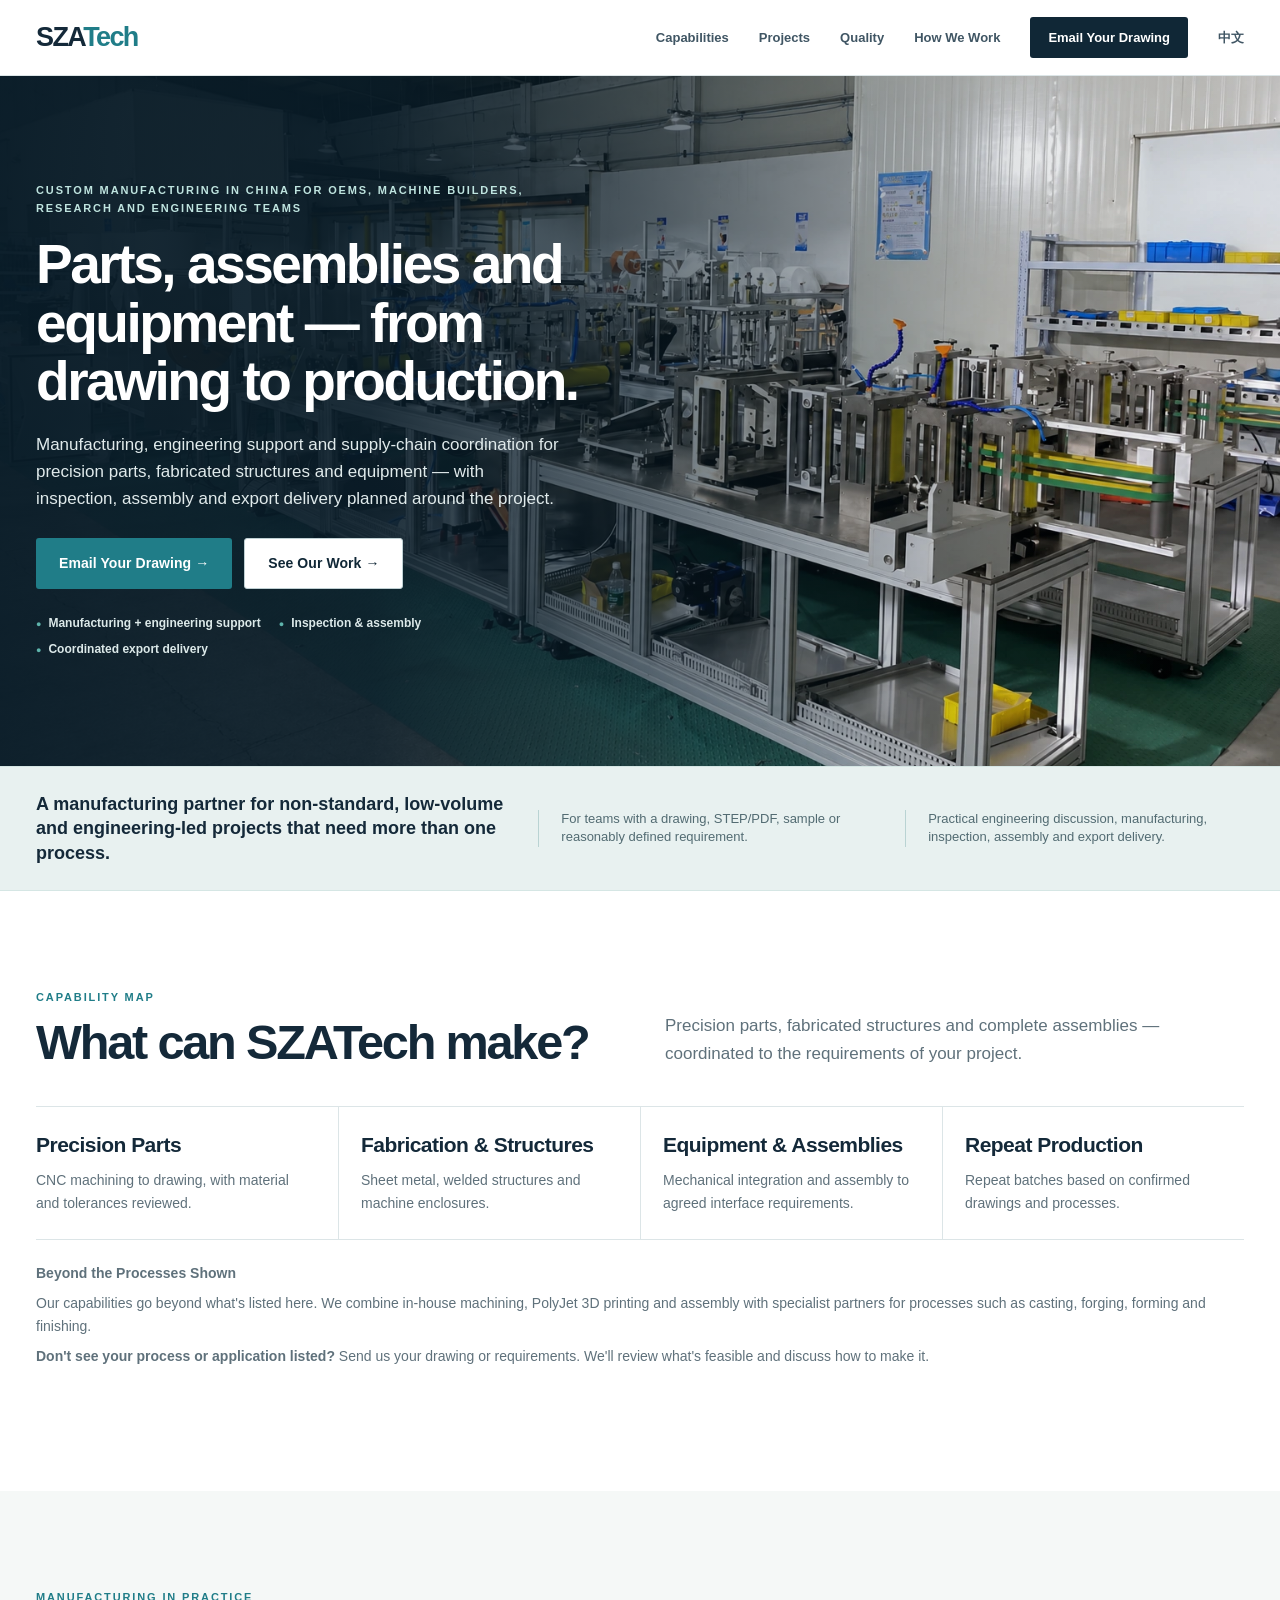
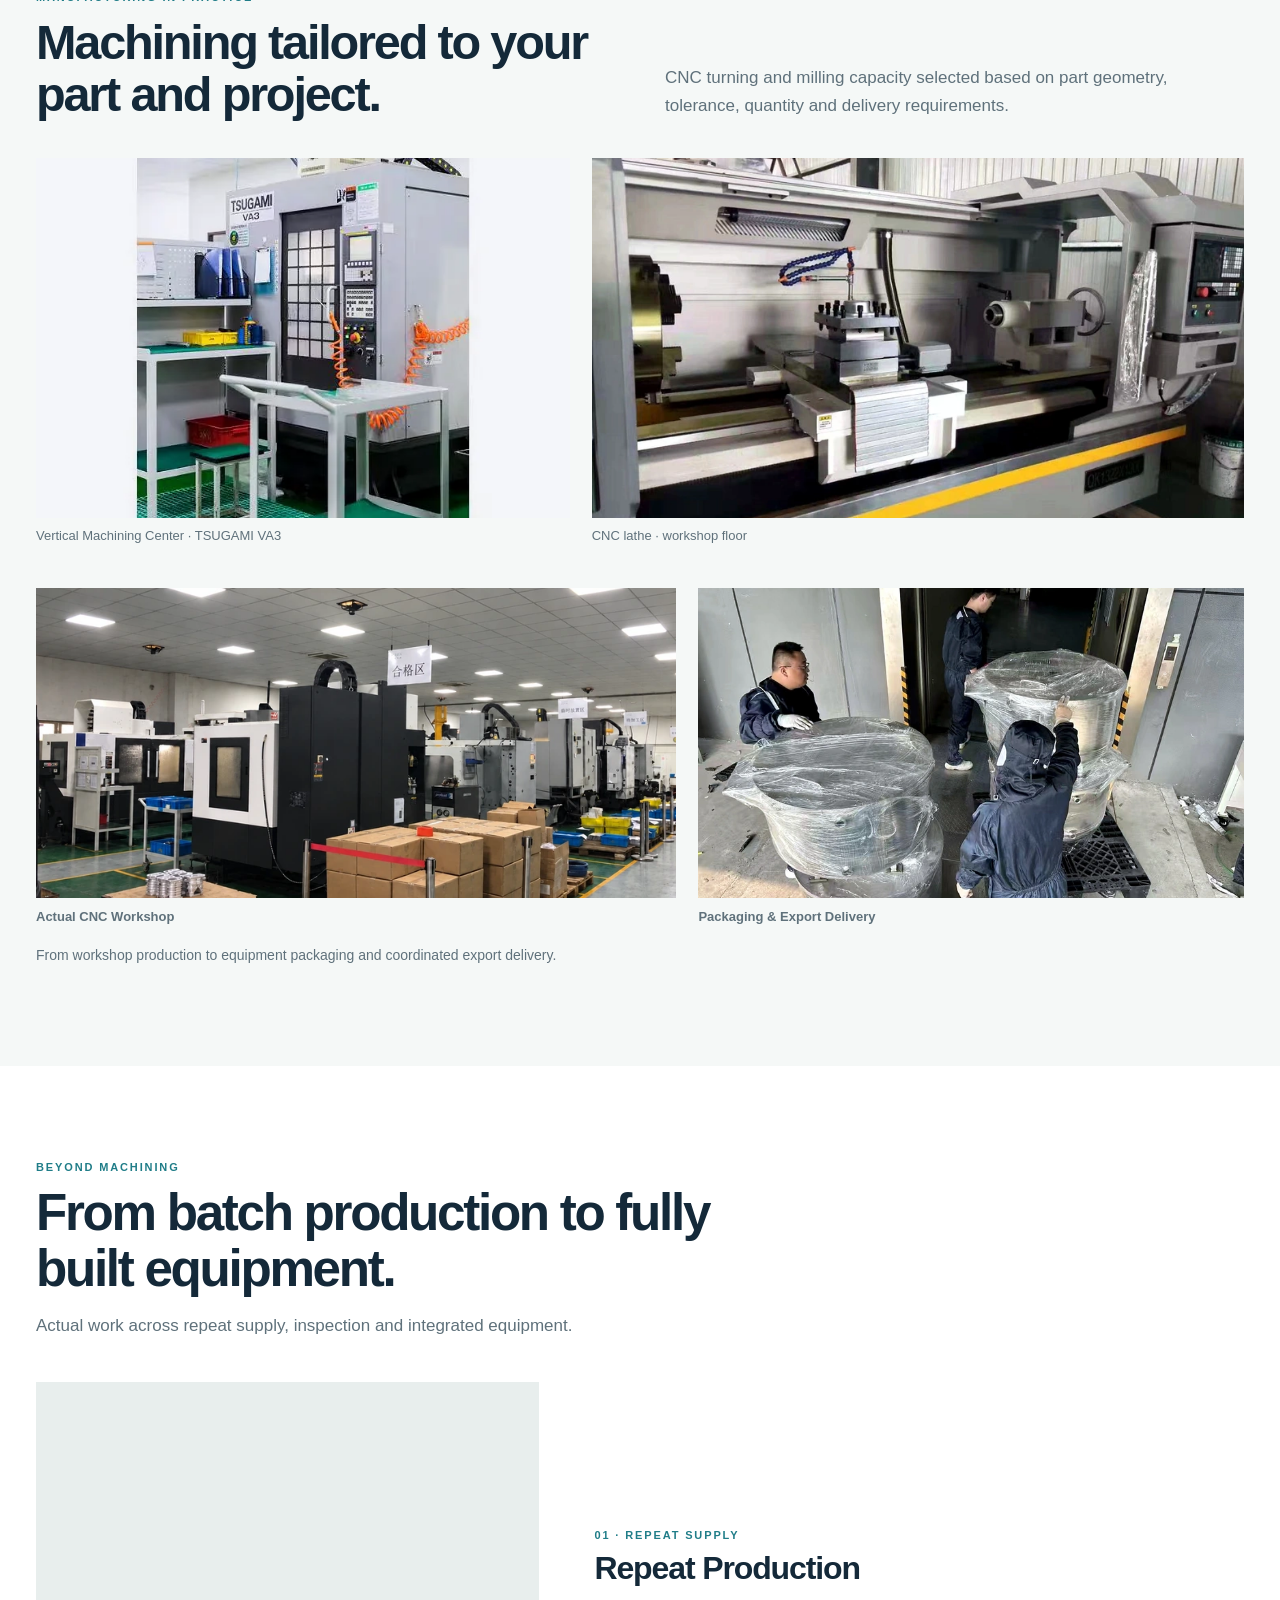
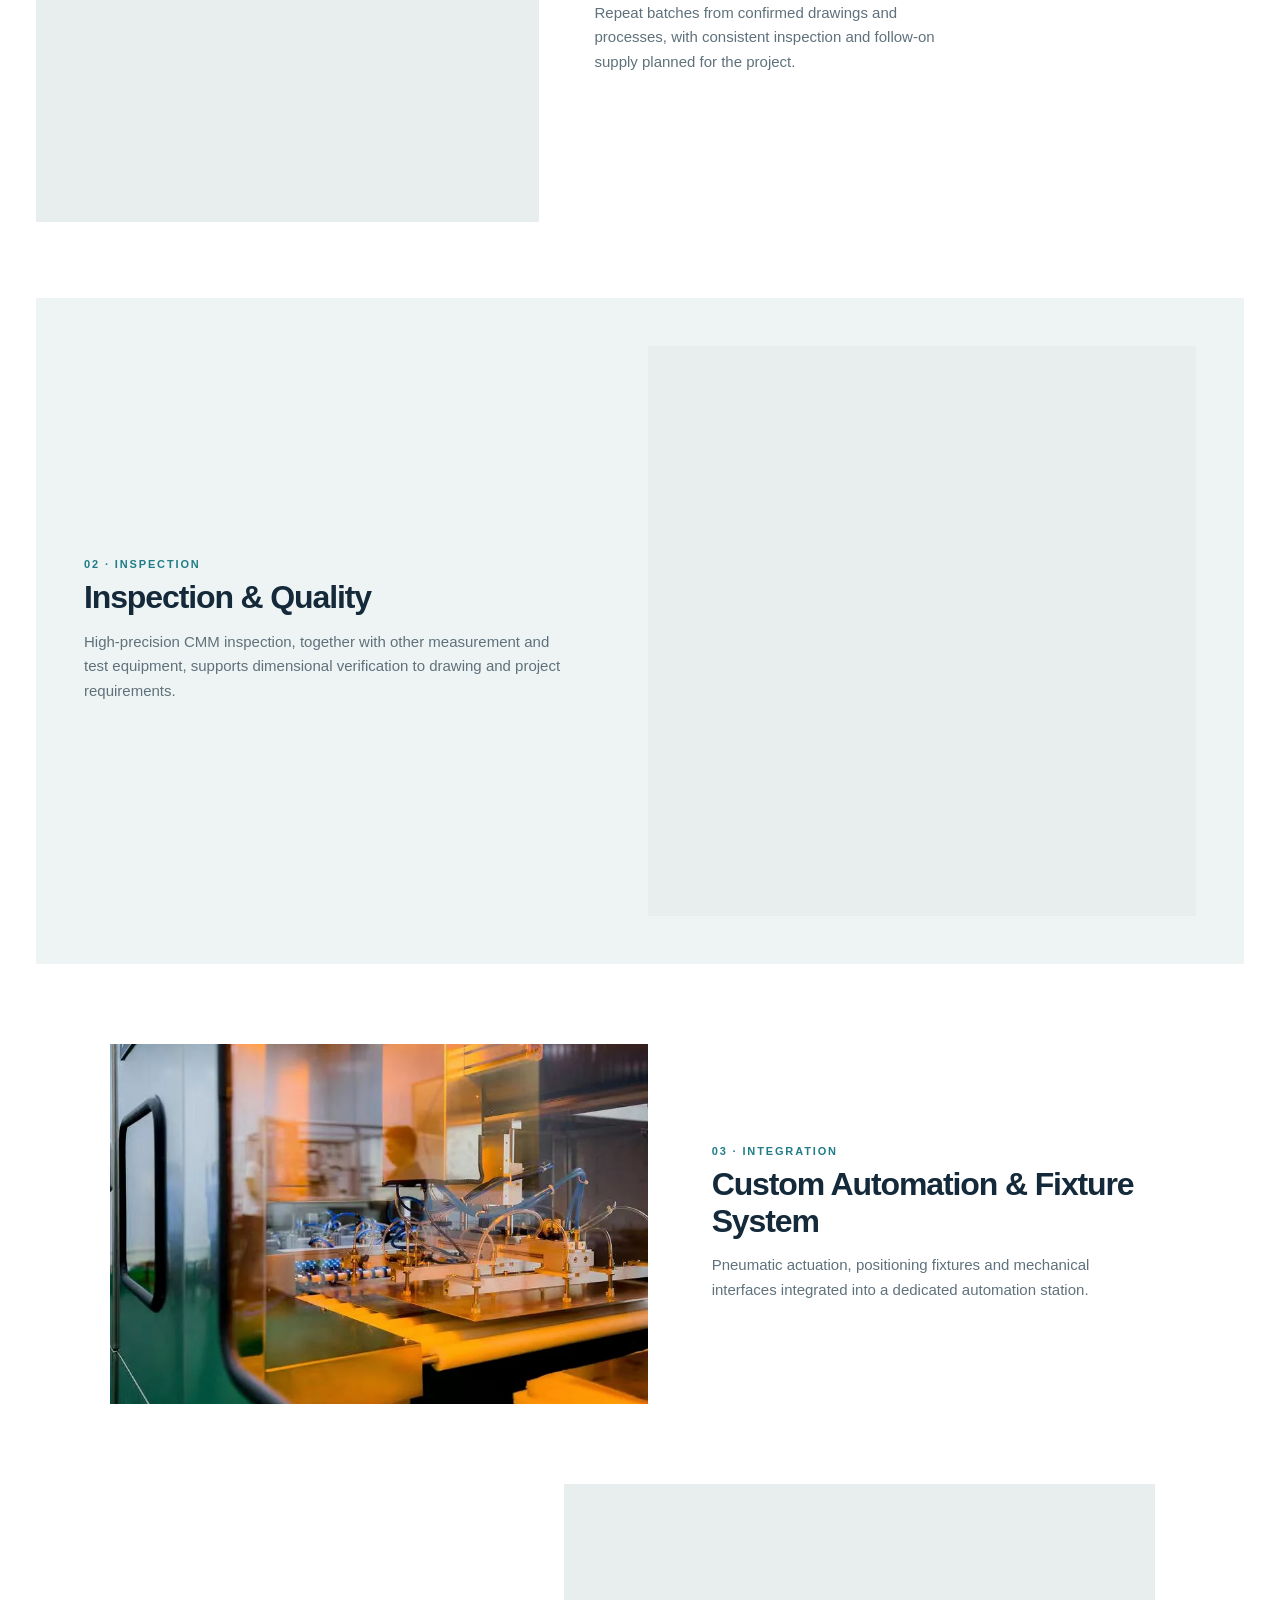
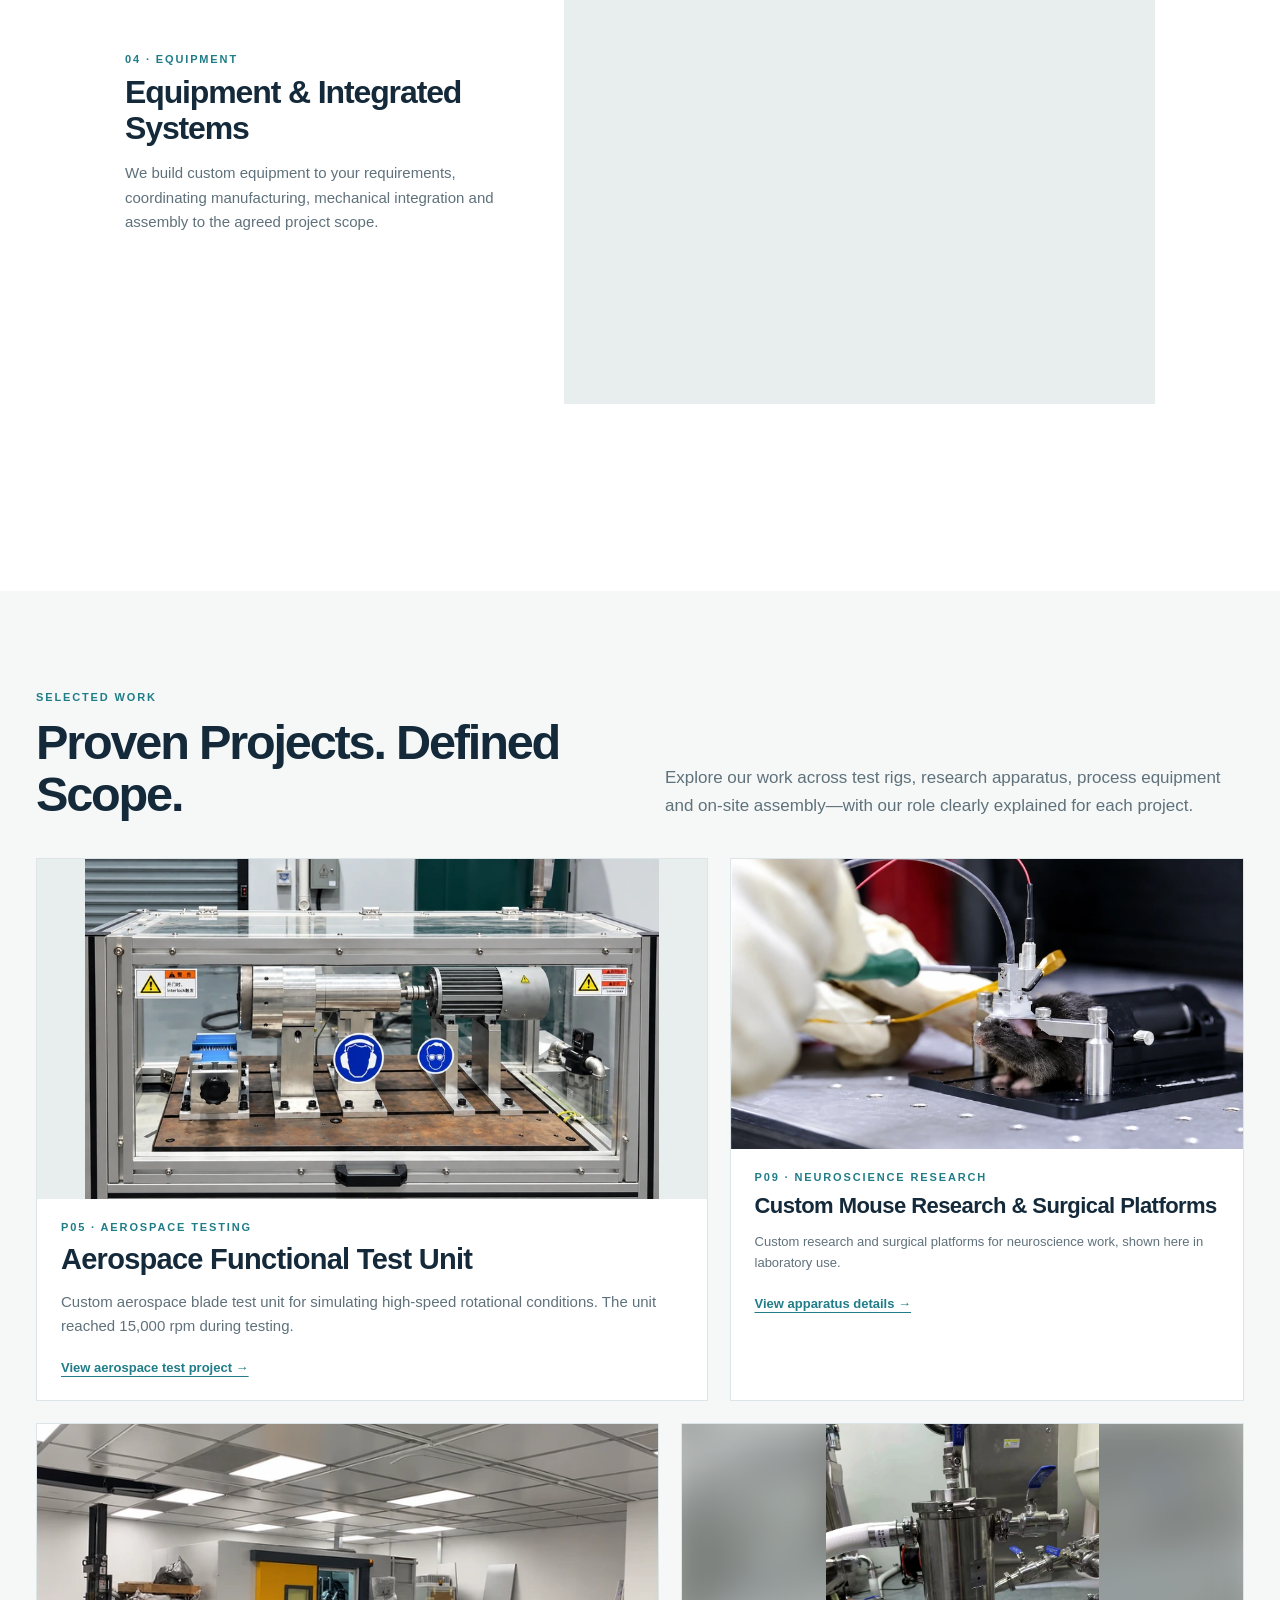
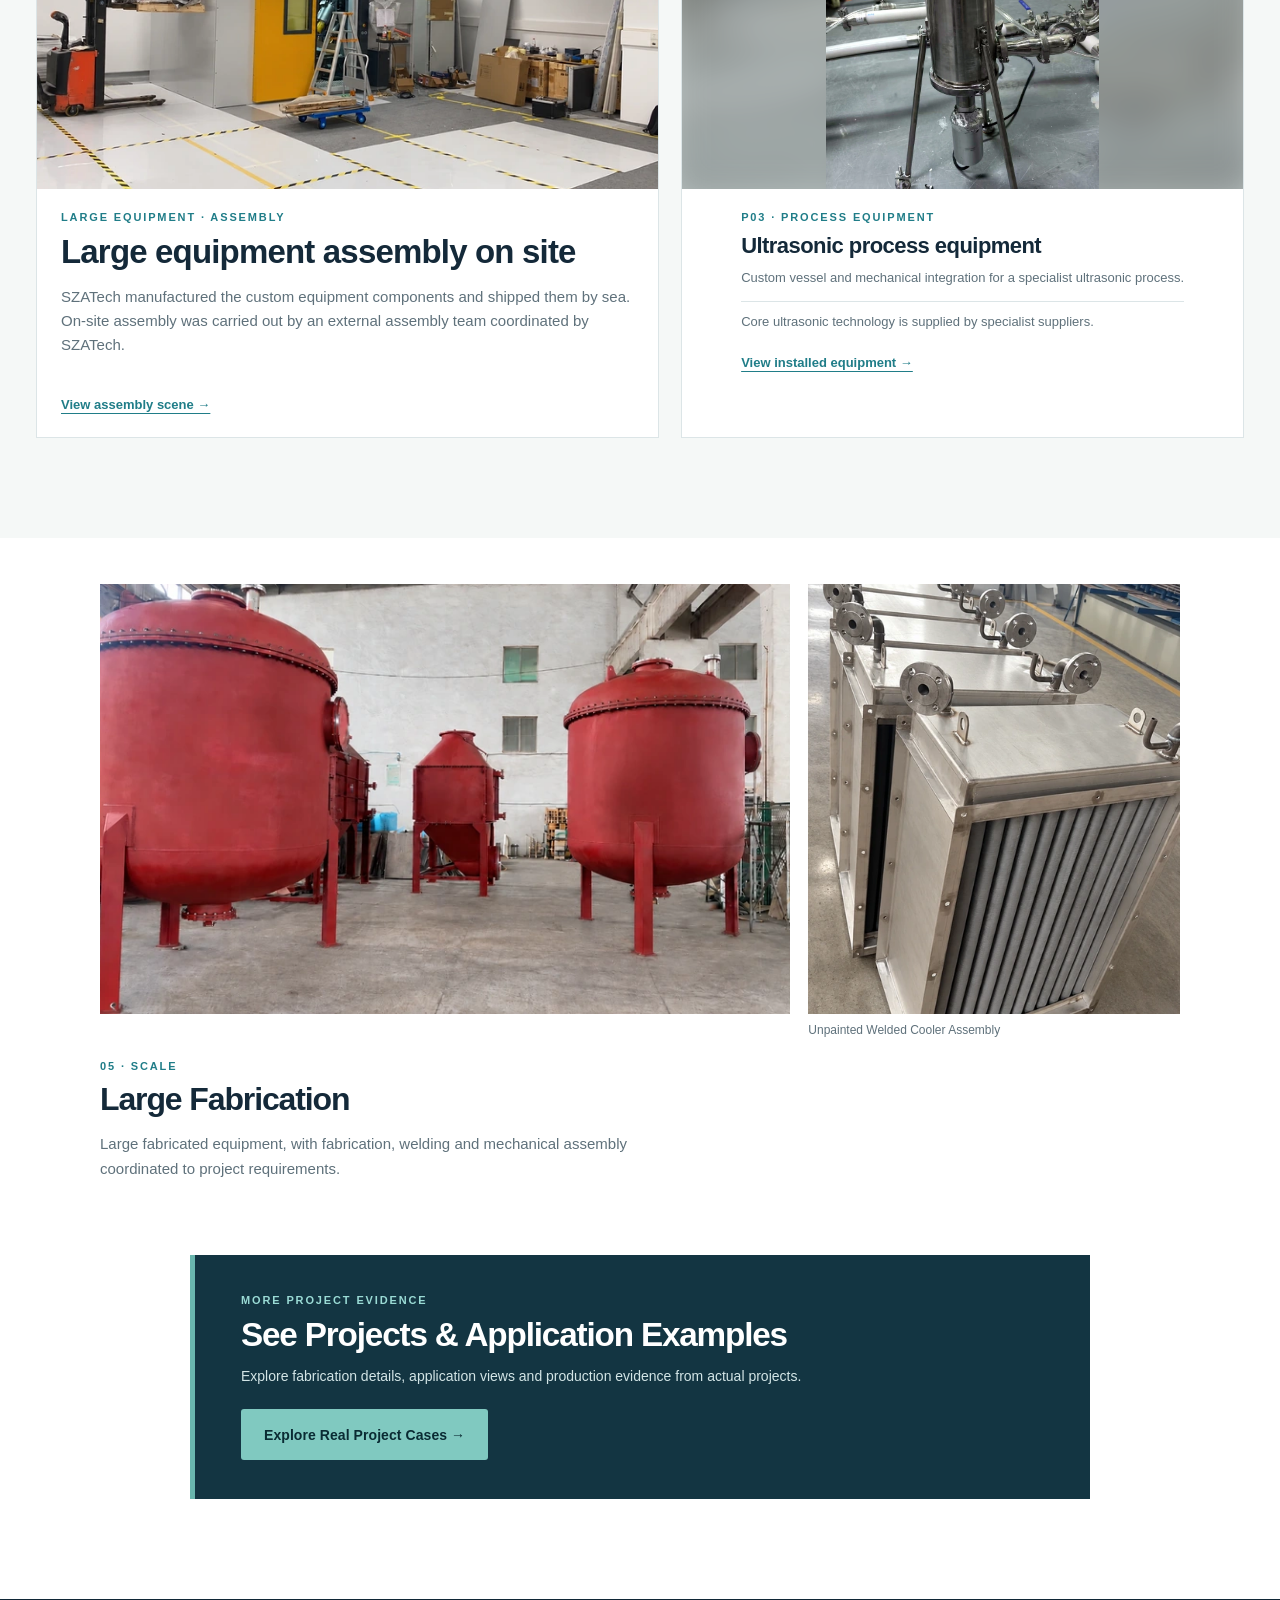
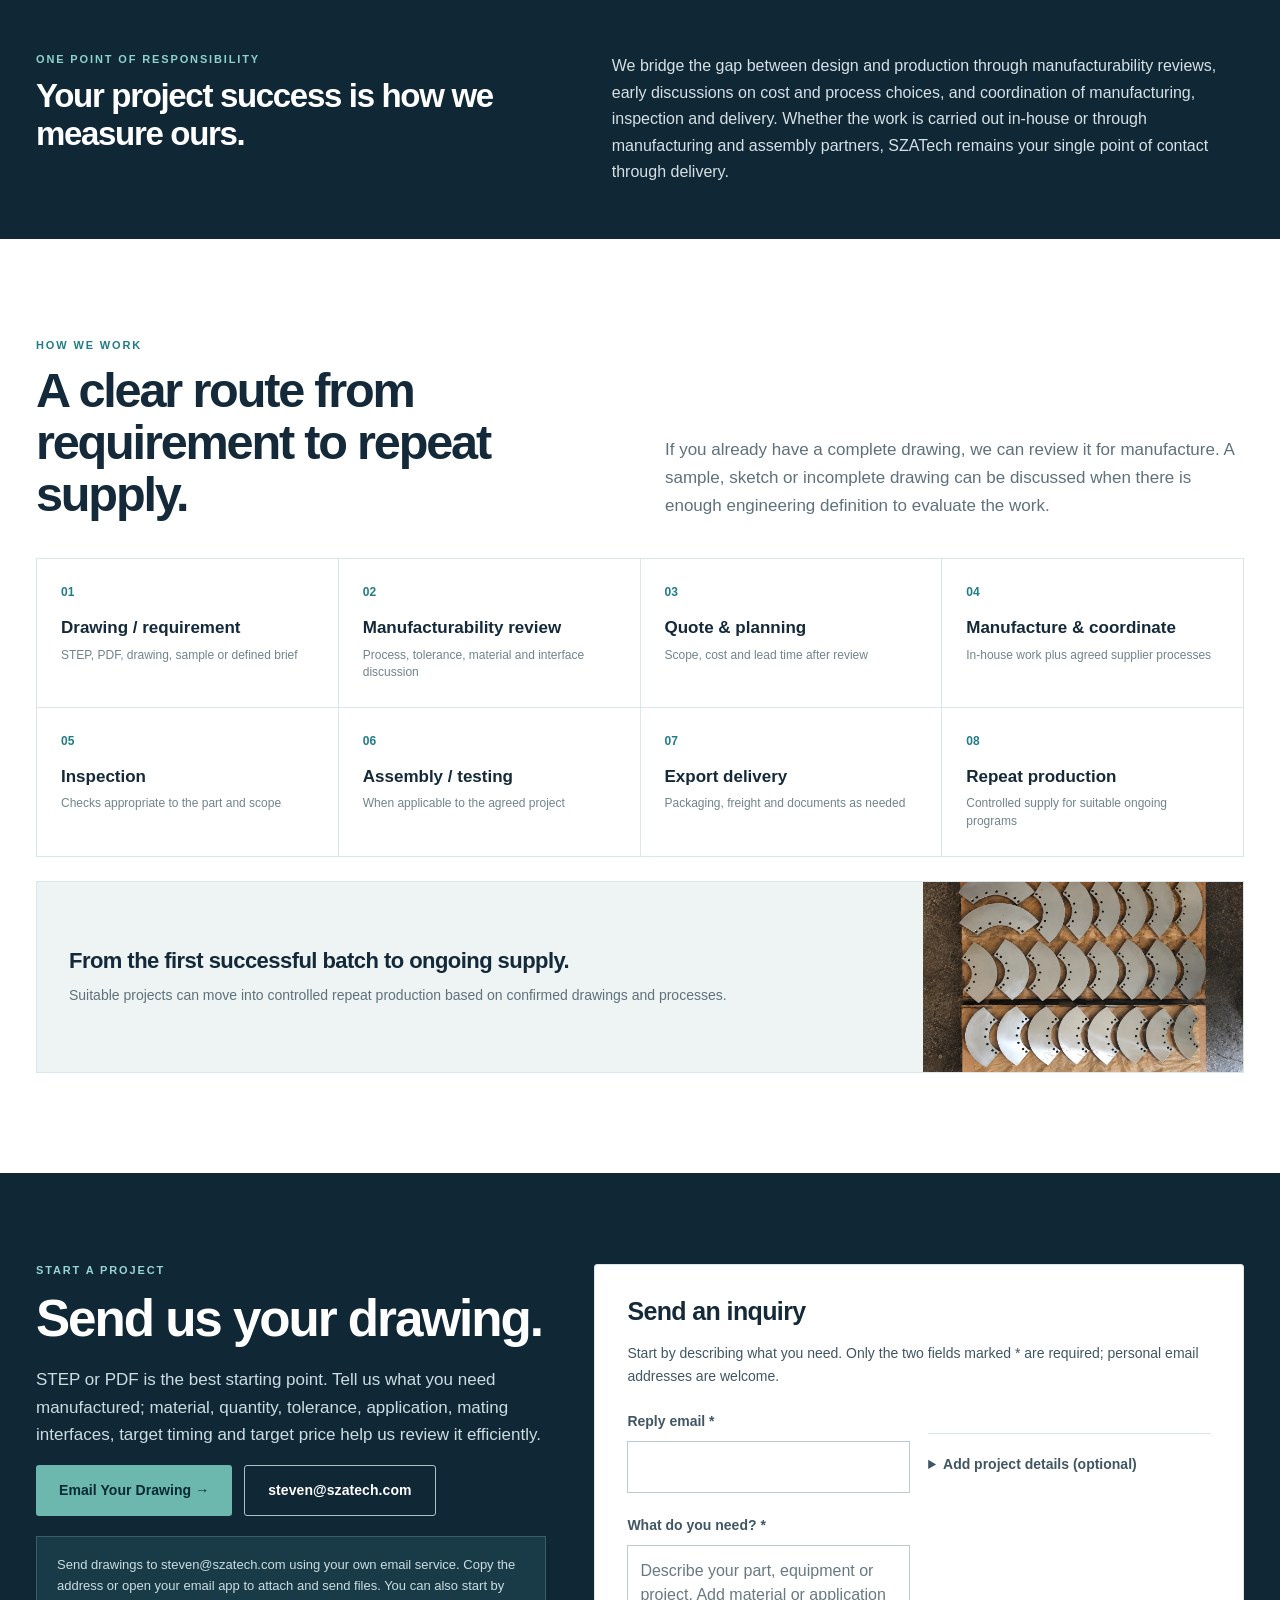
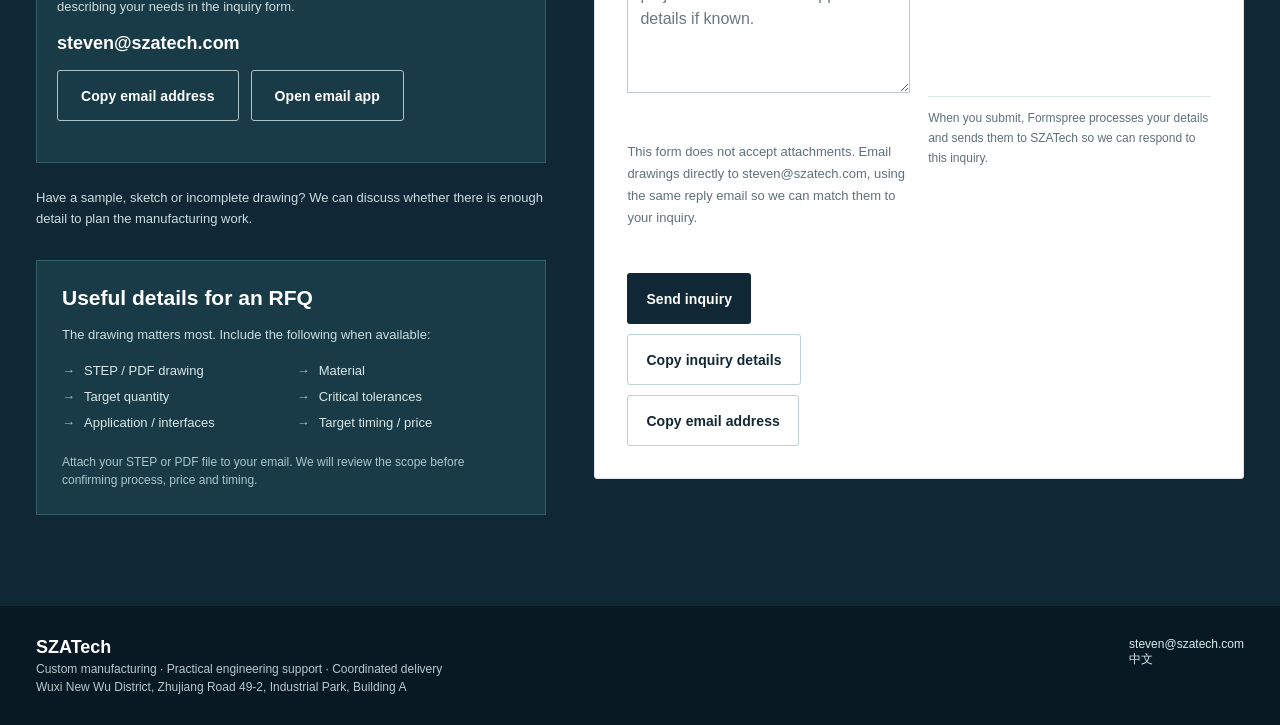
==== commit a7d752d2: "Connect bilingual inquiry forms to Formspree" ====
--- a/docs/index.html
+++ b/docs/index.html
@@ -1,46 +1,63 @@
-<!doctype html><html lang="en"><head><meta charset="utf-8"><meta name="viewport" content="width=device-width,initial-scale=1"><meta name="description" content="Custom manufacturing in China for non-standard, low-volume and engineering-led projects, including precision parts, fabricated structures, assemblies and equipment."><title>SZATech | Precision Parts, Equipment & Custom Manufacturing in China</title><link rel="stylesheet" href="assets/site.css"></head><body>
-<header class="header"><div class="wrap header-inner"><a class="logo" href="#top" aria-label="SZATech">SZA<span>Tech</span></a><button class="mobile-toggle" aria-label="Open navigation" aria-expanded="false" aria-controls="main-nav">☰</button><nav class="nav" id="main-nav"><a href="#capabilities">Capabilities</a><a href="#work">Projects</a><a href="#quality">Quality</a><a href="#process">How We Work</a><a class="nav-cta" href="#contact-email-options">Email Your Drawing</a><a href="zh.html" lang="zh">中文</a></nav></div></header>
-<main id="top"><section class="hero hero-v13"><div class="wrap hero-grid"><div class="hero-copy"><div class="eyebrow">Custom manufacturing in China for OEMs, machine builders, research and engineering teams</div><h1>Parts, assemblies and equipment — from drawing to production.</h1><p class="lead">Manufacturing, engineering support and supply-chain coordination for precision parts, fabricated structures and equipment — with inspection, assembly and export delivery planned around the project.</p><div class="actions"><a class="button primary" href="#contact-email-options">Email Your Drawing →</a><a class="button ghost" href="#work">See Our Work →</a></div><div class="micro"><span>Manufacturing + engineering support</span><span>Inspection &amp; assembly</span><span>Coordinated export delivery</span></div></div><div class="hero-scene"><img src="assets/066-automation-line-refresh.webp" alt="Integrated automation and assembly line showing SZATech equipment and engineering capability" width="1536" height="1024" loading="eager" fetchpriority="high" srcset="assets/066-automation-line-refresh-w480.webp 480w, assets/066-automation-line-refresh-w800.webp 800w, assets/066-automation-line-refresh-w1200.webp 1200w, assets/066-automation-line-refresh.webp 1536w" sizes="100vw"></div></div></section>
-
-<div class="intro-line"><div class="wrap"><strong>A manufacturing partner for non-standard, low-volume and engineering-led projects that need more than one process.</strong><span>For teams with a drawing, STEP/PDF, sample or reasonably defined requirement.</span><span>Practical engineering discussion, manufacturing, inspection, assembly and export delivery.</span></div></div>
-<section class="section" id="capabilities"><div class="wrap"><div class="section-head"><div><div class="eyebrow">Capability map</div><h2>What can SZATech make?</h2></div><p>Precision parts, fabricated structures and complete assemblies — coordinated to the requirements of your project.</p></div><div class="capability-columns"><article><h3>Precision Parts</h3><p>CNC machining to drawing, with material and tolerances reviewed.</p></article><article><h3>Fabrication & Structures</h3><p>Sheet metal, welded structures and machine enclosures.</p></article><article><h3>Equipment & Assemblies</h3><p>Mechanical integration and assembly to agreed interface requirements.</p></article><article><h3>Repeat Production</h3><p>Repeat batches based on confirmed drawings and processes.</p></article></div><div class="capability-note"><strong>Beyond the Processes Shown</strong><p>Our capabilities go beyond what's listed here. We combine in-house machining, PolyJet 3D printing and assembly with specialist partners for processes such as casting, forging, forming and finishing.</p><p><strong>Don't see your process or application listed?</strong> Send us your drawing or requirements. We'll review what's feasible and discuss how to make it.</p></div></div></section>
-<section class="section soft" id="delivery"><div class="wrap">
-<div class="section-head"><div><div class="eyebrow">Manufacturing in practice</div><h2>Machining tailored to your part and project.</h2></div><p>CNC turning and milling capacity selected based on part geometry, tolerance, quantity and delivery requirements.</p></div>
-<div class="manufacturing-v3"><figure class="manufacturing-photo machining-center"><div class="manufacturing-image"><img src="assets/043-tsugami-machine-in-workshop.webp" alt="TSUGAMI VA3 vertical machining center in the workshop" width="800" height="600" loading="lazy"></div><figcaption>Vertical Machining Center · TSUGAMI VA3</figcaption></figure><figure class="manufacturing-photo lathe"><div class="manufacturing-image"><img src="assets/041-cnc-lathe-shop-floor.webp" alt="CNC lathe with chuck and tool turret on the workshop floor" width="1440" height="1080" loading="lazy" srcset="assets/041-cnc-lathe-shop-floor-w480.webp 480w, assets/041-cnc-lathe-shop-floor-w800.webp 800w, assets/041-cnc-lathe-shop-floor-w1200.webp 1200w, assets/041-cnc-lathe-shop-floor.webp 1440w" sizes="(max-width: 720px) calc(100vw - 36px), (max-width: 1050px) 50vw, 620px"></div><figcaption>CNC lathe · workshop floor</figcaption></figure></div>
-<div class="workshop-delivery-proof" aria-label="Workshop and delivery evidence"><div class="workshop-delivery-images"><figure class="workshop-delivery-photo workshop"><img src="assets/090-cnc-workshop-refresh.webp" alt="Actual SZATech CNC workshop" width="1448" height="1086" loading="lazy" srcset="assets/090-cnc-workshop-refresh-w480.webp 480w, assets/090-cnc-workshop-refresh-w800.webp 800w, assets/090-cnc-workshop-refresh-w1200.webp 1200w, assets/090-cnc-workshop-refresh.webp 1448w" sizes="(max-width: 720px) calc(100vw - 36px), (max-width: 1050px) 50vw, 620px"><figcaption>Actual CNC Workshop</figcaption></figure><figure class="workshop-delivery-photo delivery"><img src="assets/p06-015.webp" alt="Large equipment wrapped for packaging and export delivery" width="1008" height="756" loading="lazy" srcset="assets/p06-015-w480.webp 480w, assets/p06-015-w800.webp 800w, assets/p06-015.webp 1008w" sizes="(max-width: 720px) calc(100vw - 36px), (max-width: 1050px) 50vw, 620px"><figcaption>Packaging &amp; Export Delivery</figcaption></figure></div><p>From workshop production to equipment packaging and coordinated export delivery.</p></div>
-</div></section>
-<section class="image-story" aria-label="Beyond Machining">
-<div class="wrap"><div class="story-heading"><div class="eyebrow">Beyond Machining</div><h2>From batch production to fully built equipment.</h2><p>Actual work across repeat supply, inspection and integrated equipment.</p></div>
-<div class="story-pair story-single"><article class="story-item repeat"><div class="story-media"><img src="assets/085-repeat-production-refresh.webp" alt="Repeat batch of machined stainless components arranged for inspection" width="1086" height="1448" loading="lazy" srcset="assets/085-repeat-production-refresh-w480.webp 480w, assets/085-repeat-production-refresh-w800.webp 800w, assets/085-repeat-production-refresh.webp 1086w" sizes="(max-width: 720px) calc(100vw - 36px), (max-width: 1050px) 50vw, 620px"></div><div class="story-copy"><div class="eyebrow">01 · Repeat supply</div><h3>Repeat Production</h3><p>Repeat batches from confirmed drawings and processes, with consistent inspection and follow-on supply planned for the project.</p></div></article></div>
-<article class="story-item inspection" id="quality"><div class="story-copy"><div class="eyebrow">02 · Inspection</div><h3>Inspection &amp; Quality</h3><p>High-precision CMM inspection, together with other measurement and test equipment, supports dimensional verification to drawing and project requirements.</p></div><div class="story-media"><img src="assets/073-cmm-inspection-refresh.webp" alt="CMM probe measuring a machined workpiece held in a fixture" width="1024" height="1536" loading="lazy" srcset="assets/073-cmm-inspection-refresh-w480.webp 480w, assets/073-cmm-inspection-refresh-w800.webp 800w, assets/073-cmm-inspection-refresh.webp 1024w" sizes="(max-width: 720px) calc(100vw - 36px), (max-width: 1050px) 50vw, 620px"></div></article>
-<article class="story-item automation-bridge"><div class="story-media"><img src="assets/042-machining-behind-window.webp" alt="Dedicated automation station with positioning fixtures, pneumatic lines and mechanical interfaces" width="800" height="600" loading="lazy"></div><div class="story-copy"><div class="eyebrow">03 · Integration</div><h3>Custom Automation &amp; Fixture System</h3><p>Pneumatic actuation, positioning fixtures and mechanical interfaces integrated into a dedicated automation station.</p></div></article>
-<article class="story-item equipment"><div class="story-media"><img src="assets/equipment-web-handling-refresh.webp" alt="Integrated equipment with rollers and web handling components" width="1086" height="1448" loading="lazy" srcset="assets/equipment-web-handling-refresh-w480.webp 480w, assets/equipment-web-handling-refresh-w800.webp 800w, assets/equipment-web-handling-refresh.webp 1086w" sizes="(max-width: 720px) calc(100vw - 36px), (max-width: 1050px) 50vw, 620px"></div><div class="story-copy"><div class="eyebrow">04 · Equipment</div><h3>Equipment &amp; Integrated Systems</h3><p>We build custom equipment to your requirements, coordinating manufacturing, mechanical integration and assembly to the agreed project scope.</p></div></article>
-</div></section>
-<section class="section soft" id="work"><div class="wrap">
-<div class="section-head"><div><div class="eyebrow">Selected work</div><h2>Proven Projects. Defined Scope.</h2></div><p>Explore our work across test rigs, research apparatus, process equipment and on-site assembly—with our role clearly explained for each project.</p></div>
-<div class="selected-layout selected-grid-v4">
-<article class="selected-feature functional-test" id="case-p05">
-<div class="selected-photo"><img src="assets/065-functional-test-front-view.webp" alt="Aerospace functional test unit for high-speed blade testing" width="1630" height="965" loading="lazy" srcset="assets/065-functional-test-front-view-w480.webp 480w, assets/065-functional-test-front-view-w800.webp 800w, assets/065-functional-test-front-view-w1200.webp 1200w, assets/065-functional-test-front-view.webp 1630w" sizes="(max-width: 720px) calc(100vw - 36px), (max-width: 1050px) 50vw, 620px"></div>
-<div class="copy"><div class="eyebrow">P05 · Aerospace testing</div><h3>Aerospace Functional Test Unit</h3><p>Custom aerospace blade test unit for simulating high-speed rotational conditions. The unit reached 15,000 rpm during testing.</p><a class="text-link" href="case-supporting.html#p05">View aerospace test project →</a></div>
-</article>
-<article class="selected-detail research-case" id="case-p09">
-<div class="selected-photo"><img src="assets/p09-060-natural-paws.webp" alt="Custom mouse research and surgical platforms shown in laboratory use" width="1545" height="1018" loading="lazy" srcset="assets/p09-060-natural-paws-w480.webp 480w, assets/p09-060-natural-paws-w800.webp 800w, assets/p09-060-natural-paws-w1200.webp 1200w, assets/p09-060-natural-paws.webp 1545w" sizes="(max-width: 720px) calc(100vw - 36px), (max-width: 1050px) 50vw, 620px"></div>
-<div class="copy"><div class="eyebrow">P09 · Neuroscience research</div><h3>Custom Mouse Research &amp; Surgical Platforms</h3><p>Custom research and surgical platforms for neuroscience work, shown here in laboratory use.</p><a class="text-link" href="case-supporting.html#p09">View apparatus details →</a></div>
-</article>
-<article class="installation-project" id="case-installation"><div class="installation-photo"><img src="assets/067-large-equipment-installation-retouched.webp" alt="Large yellow-door equipment being assembled on site" width="1672" height="940" loading="lazy" srcset="assets/067-large-equipment-installation-retouched-w480.webp 480w, assets/067-large-equipment-installation-retouched-w800.webp 800w, assets/067-large-equipment-installation-retouched-w1200.webp 1200w, assets/067-large-equipment-installation-retouched.webp 1672w" sizes="(max-width: 720px) calc(100vw - 36px), (max-width: 1050px) 50vw, 620px"></div><div class="installation-copy"><div class="eyebrow">Large equipment · Assembly</div><h3>Large equipment assembly on site</h3><p>SZATech manufactured the custom equipment components and shipped them by sea. On-site assembly was carried out by an external assembly team coordinated by SZATech.</p><a class="text-link" href="case-supporting.html#installation">View assembly scene →</a></div></article>
-<article class="selected-detail process-case" id="case-p03">
-<div class="selected-photo"><img src="assets/p03-038.jpg" alt="Installed stainless vessel and process connections in an ultrasonic system" width="1279" height="1706" loading="lazy" srcset="assets/p03-038-w480.webp 480w, assets/p03-038-w800.webp 800w, assets/p03-038.jpg 1279w" sizes="(max-width: 720px) calc(100vw - 36px), (max-width: 1050px) 50vw, 620px"></div>
-<div class="copy"><div class="eyebrow">P03 · Process equipment</div><h3>Ultrasonic process equipment</h3><p>Custom vessel and mechanical integration for a specialist ultrasonic process.</p><p class="scope-note">Core ultrasonic technology is supplied by specialist suppliers.</p><a class="text-link" href="case-supporting.html#p03">View installed equipment →</a></div>
-</article>
-</div></div></section>
-<section class="image-story fabrication-section" aria-label="Large fabrication"><div class="wrap"><article class="fabrication-proof" id="scale"><div class="fabrication-gallery"><figure class="fabrication-primary"><img src="assets/023-large-vessels-refresh.webp" alt="Large fabricated equipment in a workshop" width="1672" height="941" loading="lazy" srcset="assets/023-large-vessels-refresh-w480.webp 480w, assets/023-large-vessels-refresh-w800.webp 800w, assets/023-large-vessels-refresh-w1200.webp 1200w, assets/023-large-vessels-refresh.webp 1672w" sizes="(max-width: 720px) calc(100vw - 36px), (max-width: 1050px) 50vw, 620px"></figure><figure class="fabrication-secondary"><img src="assets/078-upright-approved-angle.webp" alt="Unpainted Welded Cooler Assembly in the workshop" width="916" height="1482" loading="lazy" srcset="assets/078-upright-approved-angle-w480.webp 480w, assets/078-upright-approved-angle-w600.webp 600w, assets/078-upright-approved-angle-w800.webp 800w, assets/078-upright-approved-angle.webp 916w" sizes="(max-width: 480px) 68vw, (max-width: 720px) 41vw, 420px"><figcaption>Unpainted Welded Cooler Assembly</figcaption></figure></div><div class="story-copy"><div class="eyebrow">05 · Scale</div><h3>Large Fabrication</h3><p>Large fabricated equipment, with fabrication, welding and mechanical assembly coordinated to project requirements.</p></div></article></div></section>
-<section class="section project-cta-section"><div class="wrap"><aside class="project-entry"><div class="project-entry-copy"><div class="eyebrow">More project evidence</div><h3>See Projects &amp; Application Examples</h3><p>Explore fabrication details, application views and production evidence from actual projects.</p><a class="button primary" href="case-supporting.html">Explore Real Project Cases →</a></div></aside></div></section>
-<section class="responsibility"><div class="wrap"><div><div class="eyebrow">One point of responsibility</div><h2>Your project success is how we measure ours.</h2></div><div><p>We bridge the gap between design and production through manufacturability reviews, early discussions on cost and process choices, and coordination of manufacturing, inspection and delivery. Whether the work is carried out in-house or through manufacturing and assembly partners, SZATech remains your single point of contact through delivery.</p></div></div></section>
-<section class="section" id="process"><div class="wrap"><div class="section-head"><div><div class="eyebrow">How we work</div><h2>A clear route from requirement to repeat supply.</h2></div><p>If you already have a complete drawing, we can review it for manufacture. A sample, sketch or incomplete drawing can be discussed when there is enough engineering definition to evaluate the work.</p></div><div class="steps"><div class="step"><b>01</b><strong>Drawing / requirement</strong><small>STEP, PDF, drawing, sample or defined brief</small></div><div class="step"><b>02</b><strong>Manufacturability review</strong><small>Process, tolerance, material and interface discussion</small></div><div class="step"><b>03</b><strong>Quote &amp; planning</strong><small>Scope, cost and lead time after review</small></div><div class="step"><b>04</b><strong>Manufacture &amp; coordinate</strong><small>In-house work plus agreed supplier processes</small></div><div class="step"><b>05</b><strong>Inspection</strong><small>Checks appropriate to the part and scope</small></div><div class="step"><b>06</b><strong>Assembly / testing</strong><small>When applicable to the agreed project</small></div><div class="step"><b>07</b><strong>Export delivery</strong><small>Packaging, freight and documents as needed</small></div><div class="step"><b>08</b><strong>Repeat production</strong><small>Controlled supply for suitable ongoing programs</small></div></div><div class="repeat-supply-proof"><div class="repeat-supply-copy"><h3>From the first successful batch to ongoing supply.</h3><p>Suitable projects can move into controlled repeat production based on confirmed drawings and processes.</p></div><div class="repeat-supply-photo"><img src="assets/084-curved-metal-parts-batch-cleaned.webp" alt="Batch of curved machined metal parts" width="800" height="1200" loading="lazy"></div></div></div></section>
-<section class="contact" id="contact"><div class="wrap contact-grid"><div class="contact-summary"><div><div class="eyebrow">Start a project</div><h2>Send us your drawing.</h2><p>STEP or PDF is the best starting point. Tell us what you need manufactured; material, quantity, tolerance, application, mating interfaces, target timing and target price help us review it efficiently.</p><div class="actions"><a class="button primary" href="#contact-email-options">Email Your Drawing →</a><a class="button ghost-light" href="#contact-email-options">steven@szatech.com</a></div><div class="contact-email-options" id="contact-email-options"><p>Use your own email service to send drawings to steven@szatech.com. You can copy the address and inquiry details below, or open a draft in your email app. Nothing has been sent from this page.</p><p class="contact-email-text">steven@szatech.com</p><div class="actions"><button type="button" class="button ghost-light" data-copy-email disabled>Copy email address</button><a class="button ghost-light" href="mailto:steven@szatech.com?subject=SZATech%20drawing%20review">Open email app</a></div><p id="contact-copy-status" role="status" aria-live="polite"></p></div><p style="font-size:13px;margin-top:25px">Have a sample, sketch or incomplete drawing? We can discuss whether there is enough detail to plan the manufacturing work.</p></div><aside class="rfq-list"><h3>Useful details for an RFQ</h3><p>The drawing matters most. Include the following when available:</p><ul><li>STEP / PDF drawing</li><li>Material</li><li>Target quantity</li><li>Critical tolerances</li><li>Application / interfaces</li><li>Target timing / price</li></ul><small>Attach your STEP or PDF file to your email. We will review the scope before confirming process, price and timing.</small></aside></div><form class="inquiry-form" id="inquiry-form" autocomplete="off" aria-labelledby="inquiry-title" aria-describedby="inquiry-note">
-<h3 id="inquiry-title">Inquiry Form</h3><div class="inquiry-fields"><div class="inquiry-field"><label for="inquiry-name">Name*</label><input id="inquiry-name" name="name" type="text" maxlength="100" required></div><div class="inquiry-field"><label for="inquiry-company">Company (optional)</label><input id="inquiry-company" name="company" type="text" maxlength="150"></div><div class="inquiry-field"><label for="inquiry-part">Part / Product*</label><input id="inquiry-part" name="part" type="text" maxlength="150" required></div>
-<div class="inquiry-field inquiry-notes"><label for="inquiry-notes">Requirements / Notes (optional)</label><textarea id="inquiry-notes" name="notes" maxlength="1500" rows="5" placeholder="Tell us about your project. Include quantity or timing if known."></textarea></div></div>
-<p id="inquiry-note">Copy your inquiry details or open a draft in your email app. Attach drawings and click Send in your own email service; nothing has been sent from this page.</p><div class="actions"><button type="submit" class="button dark" disabled>Open email draft</button><button type="button" class="button ghost" id="copy-inquiry" disabled>Copy inquiry details</button><button type="button" class="button ghost" id="copy-email" disabled>Copy email address</button></div>
-<p id="inquiry-status" role="status" aria-live="polite"></p><a id="inquiry-draft" class="text-link" hidden>Open email draft again</a><div id="inquiry-manual" class="inquiry-manual" hidden><label for="inquiry-manual-text">If automatic copying is unavailable, select and copy these inquiry details:</label><textarea id="inquiry-manual-text" readonly rows="12"></textarea></div><noscript><p>Enable JavaScript to use this form. The email address above remains available for manual copying.</p></noscript></form></div></section></main>
-<footer class="footer"><div class="wrap"><div><strong>SZATech</strong><p>Custom manufacturing · Practical engineering support · Coordinated delivery</p><p>Wuxi New Wu District, Zhujiang Road 49-2, Industrial Park, Building A</p></div><div><a href="#contact-email-options">steven@szatech.com</a><br><a href="zh.html">中文</a></div></div></footer>
-<script>const b=document.querySelector('.mobile-toggle'),n=document.querySelector('.nav');b.addEventListener('click',()=>{let open=n.classList.toggle('open');b.setAttribute('aria-expanded',open)});n.querySelectorAll('a').forEach(a=>a.addEventListener('click',()=>{n.classList.remove('open');b.setAttribute('aria-expanded','false')}));</script><script src="assets/inquiry.js" defer></script></body></html>
+<!doctype html><html lang="en"><head><meta charset="utf-8"><meta name="viewport" content="width=device-width,initial-scale=1"><meta name="description" content="Custom manufacturing in China for non-standard, low-volume and engineering-led projects, including precision parts, fabricated structures, assemblies and equipment."><title>SZATech | Precision Parts, Equipment & Custom Manufacturing in China</title><link rel="stylesheet" href="assets/site.css"></head><body>
+<header class="header"><div class="wrap header-inner"><a class="logo" href="#top" aria-label="SZATech">SZA<span>Tech</span></a><button class="mobile-toggle" aria-label="Open navigation" aria-expanded="false" aria-controls="main-nav">☰</button><nav class="nav" id="main-nav"><a href="#capabilities">Capabilities</a><a href="#work">Projects</a><a href="#quality">Quality</a><a href="#process">How We Work</a><a class="nav-cta" href="#contact-email-options">Email Your Drawing</a><a href="zh.html" lang="zh">中文</a></nav></div></header>
+<main id="top"><section class="hero hero-v13"><div class="wrap hero-grid"><div class="hero-copy"><div class="eyebrow">Custom manufacturing in China for OEMs, machine builders, research and engineering teams</div><h1>Parts, assemblies and equipment — from drawing to production.</h1><p class="lead">Manufacturing, engineering support and supply-chain coordination for precision parts, fabricated structures and equipment — with inspection, assembly and export delivery planned around the project.</p><div class="actions"><a class="button primary" href="#contact-email-options">Email Your Drawing →</a><a class="button ghost" href="#work">See Our Work →</a></div><div class="micro"><span>Manufacturing + engineering support</span><span>Inspection &amp; assembly</span><span>Coordinated export delivery</span></div></div><div class="hero-scene"><img src="assets/066-automation-line-refresh.webp" alt="Integrated automation and assembly line showing SZATech equipment and engineering capability" width="1536" height="1024" loading="eager" fetchpriority="high" srcset="assets/066-automation-line-refresh-w480.webp 480w, assets/066-automation-line-refresh-w800.webp 800w, assets/066-automation-line-refresh-w1200.webp 1200w, assets/066-automation-line-refresh.webp 1536w" sizes="100vw"></div></div></section>
+
+<div class="intro-line"><div class="wrap"><strong>A manufacturing partner for non-standard, low-volume and engineering-led projects that need more than one process.</strong><span>For teams with a drawing, STEP/PDF, sample or reasonably defined requirement.</span><span>Practical engineering discussion, manufacturing, inspection, assembly and export delivery.</span></div></div>
+<section class="section" id="capabilities"><div class="wrap"><div class="section-head"><div><div class="eyebrow">Capability map</div><h2>What can SZATech make?</h2></div><p>Precision parts, fabricated structures and complete assemblies — coordinated to the requirements of your project.</p></div><div class="capability-columns"><article><h3>Precision Parts</h3><p>CNC machining to drawing, with material and tolerances reviewed.</p></article><article><h3>Fabrication & Structures</h3><p>Sheet metal, welded structures and machine enclosures.</p></article><article><h3>Equipment & Assemblies</h3><p>Mechanical integration and assembly to agreed interface requirements.</p></article><article><h3>Repeat Production</h3><p>Repeat batches based on confirmed drawings and processes.</p></article></div><div class="capability-note"><strong>Beyond the Processes Shown</strong><p>Our capabilities go beyond what's listed here. We combine in-house machining, PolyJet 3D printing and assembly with specialist partners for processes such as casting, forging, forming and finishing.</p><p><strong>Don't see your process or application listed?</strong> Send us your drawing or requirements. We'll review what's feasible and discuss how to make it.</p></div></div></section>
+<section class="section soft" id="delivery"><div class="wrap">
+<div class="section-head"><div><div class="eyebrow">Manufacturing in practice</div><h2>Machining tailored to your part and project.</h2></div><p>CNC turning and milling capacity selected based on part geometry, tolerance, quantity and delivery requirements.</p></div>
+<div class="manufacturing-v3"><figure class="manufacturing-photo machining-center"><div class="manufacturing-image"><img src="assets/043-tsugami-machine-in-workshop.webp" alt="TSUGAMI VA3 vertical machining center in the workshop" width="800" height="600" loading="lazy"></div><figcaption>Vertical Machining Center · TSUGAMI VA3</figcaption></figure><figure class="manufacturing-photo lathe"><div class="manufacturing-image"><img src="assets/041-cnc-lathe-shop-floor.webp" alt="CNC lathe with chuck and tool turret on the workshop floor" width="1440" height="1080" loading="lazy" srcset="assets/041-cnc-lathe-shop-floor-w480.webp 480w, assets/041-cnc-lathe-shop-floor-w800.webp 800w, assets/041-cnc-lathe-shop-floor-w1200.webp 1200w, assets/041-cnc-lathe-shop-floor.webp 1440w" sizes="(max-width: 720px) calc(100vw - 36px), (max-width: 1050px) 50vw, 620px"></div><figcaption>CNC lathe · workshop floor</figcaption></figure></div>
+<div class="workshop-delivery-proof" aria-label="Workshop and delivery evidence"><div class="workshop-delivery-images"><figure class="workshop-delivery-photo workshop"><img src="assets/090-cnc-workshop-refresh.webp" alt="Actual SZATech CNC workshop" width="1448" height="1086" loading="lazy" srcset="assets/090-cnc-workshop-refresh-w480.webp 480w, assets/090-cnc-workshop-refresh-w800.webp 800w, assets/090-cnc-workshop-refresh-w1200.webp 1200w, assets/090-cnc-workshop-refresh.webp 1448w" sizes="(max-width: 720px) calc(100vw - 36px), (max-width: 1050px) 50vw, 620px"><figcaption>Actual CNC Workshop</figcaption></figure><figure class="workshop-delivery-photo delivery"><img src="assets/p06-015.webp" alt="Large equipment wrapped for packaging and export delivery" width="1008" height="756" loading="lazy" srcset="assets/p06-015-w480.webp 480w, assets/p06-015-w800.webp 800w, assets/p06-015.webp 1008w" sizes="(max-width: 720px) calc(100vw - 36px), (max-width: 1050px) 50vw, 620px"><figcaption>Packaging &amp; Export Delivery</figcaption></figure></div><p>From workshop production to equipment packaging and coordinated export delivery.</p></div>
+</div></section>
+<section class="image-story" aria-label="Beyond Machining">
+<div class="wrap"><div class="story-heading"><div class="eyebrow">Beyond Machining</div><h2>From batch production to fully built equipment.</h2><p>Actual work across repeat supply, inspection and integrated equipment.</p></div>
+<div class="story-pair story-single"><article class="story-item repeat"><div class="story-media"><img src="assets/085-repeat-production-refresh.webp" alt="Repeat batch of machined stainless components arranged for inspection" width="1086" height="1448" loading="lazy" srcset="assets/085-repeat-production-refresh-w480.webp 480w, assets/085-repeat-production-refresh-w800.webp 800w, assets/085-repeat-production-refresh.webp 1086w" sizes="(max-width: 720px) calc(100vw - 36px), (max-width: 1050px) 50vw, 620px"></div><div class="story-copy"><div class="eyebrow">01 · Repeat supply</div><h3>Repeat Production</h3><p>Repeat batches from confirmed drawings and processes, with consistent inspection and follow-on supply planned for the project.</p></div></article></div>
+<article class="story-item inspection" id="quality"><div class="story-copy"><div class="eyebrow">02 · Inspection</div><h3>Inspection &amp; Quality</h3><p>High-precision CMM inspection, together with other measurement and test equipment, supports dimensional verification to drawing and project requirements.</p></div><div class="story-media"><img src="assets/073-cmm-inspection-refresh.webp" alt="CMM probe measuring a machined workpiece held in a fixture" width="1024" height="1536" loading="lazy" srcset="assets/073-cmm-inspection-refresh-w480.webp 480w, assets/073-cmm-inspection-refresh-w800.webp 800w, assets/073-cmm-inspection-refresh.webp 1024w" sizes="(max-width: 720px) calc(100vw - 36px), (max-width: 1050px) 50vw, 620px"></div></article>
+<article class="story-item automation-bridge"><div class="story-media"><img src="assets/042-machining-behind-window.webp" alt="Dedicated automation station with positioning fixtures, pneumatic lines and mechanical interfaces" width="800" height="600" loading="lazy"></div><div class="story-copy"><div class="eyebrow">03 · Integration</div><h3>Custom Automation &amp; Fixture System</h3><p>Pneumatic actuation, positioning fixtures and mechanical interfaces integrated into a dedicated automation station.</p></div></article>
+<article class="story-item equipment"><div class="story-media"><img src="assets/equipment-web-handling-refresh.webp" alt="Integrated equipment with rollers and web handling components" width="1086" height="1448" loading="lazy" srcset="assets/equipment-web-handling-refresh-w480.webp 480w, assets/equipment-web-handling-refresh-w800.webp 800w, assets/equipment-web-handling-refresh.webp 1086w" sizes="(max-width: 720px) calc(100vw - 36px), (max-width: 1050px) 50vw, 620px"></div><div class="story-copy"><div class="eyebrow">04 · Equipment</div><h3>Equipment &amp; Integrated Systems</h3><p>We build custom equipment to your requirements, coordinating manufacturing, mechanical integration and assembly to the agreed project scope.</p></div></article>
+</div></section>
+<section class="section soft" id="work"><div class="wrap">
+<div class="section-head"><div><div class="eyebrow">Selected work</div><h2>Proven Projects. Defined Scope.</h2></div><p>Explore our work across test rigs, research apparatus, process equipment and on-site assembly—with our role clearly explained for each project.</p></div>
+<div class="selected-layout selected-grid-v4">
+<article class="selected-feature functional-test" id="case-p05">
+<div class="selected-photo"><img src="assets/065-functional-test-front-view.webp" alt="Aerospace functional test unit for high-speed blade testing" width="1630" height="965" loading="lazy" srcset="assets/065-functional-test-front-view-w480.webp 480w, assets/065-functional-test-front-view-w800.webp 800w, assets/065-functional-test-front-view-w1200.webp 1200w, assets/065-functional-test-front-view.webp 1630w" sizes="(max-width: 720px) calc(100vw - 36px), (max-width: 1050px) 50vw, 620px"></div>
+<div class="copy"><div class="eyebrow">P05 · Aerospace testing</div><h3>Aerospace Functional Test Unit</h3><p>Custom aerospace blade test unit for simulating high-speed rotational conditions. The unit reached 15,000 rpm during testing.</p><a class="text-link" href="case-supporting.html#p05">View aerospace test project →</a></div>
+</article>
+<article class="selected-detail research-case" id="case-p09">
+<div class="selected-photo"><img src="assets/p09-060-natural-paws.webp" alt="Custom mouse research and surgical platforms shown in laboratory use" width="1545" height="1018" loading="lazy" srcset="assets/p09-060-natural-paws-w480.webp 480w, assets/p09-060-natural-paws-w800.webp 800w, assets/p09-060-natural-paws-w1200.webp 1200w, assets/p09-060-natural-paws.webp 1545w" sizes="(max-width: 720px) calc(100vw - 36px), (max-width: 1050px) 50vw, 620px"></div>
+<div class="copy"><div class="eyebrow">P09 · Neuroscience research</div><h3>Custom Mouse Research &amp; Surgical Platforms</h3><p>Custom research and surgical platforms for neuroscience work, shown here in laboratory use.</p><a class="text-link" href="case-supporting.html#p09">View apparatus details →</a></div>
+</article>
+<article class="installation-project" id="case-installation"><div class="installation-photo"><img src="assets/067-large-equipment-installation-retouched.webp" alt="Large yellow-door equipment being assembled on site" width="1672" height="940" loading="lazy" srcset="assets/067-large-equipment-installation-retouched-w480.webp 480w, assets/067-large-equipment-installation-retouched-w800.webp 800w, assets/067-large-equipment-installation-retouched-w1200.webp 1200w, assets/067-large-equipment-installation-retouched.webp 1672w" sizes="(max-width: 720px) calc(100vw - 36px), (max-width: 1050px) 50vw, 620px"></div><div class="installation-copy"><div class="eyebrow">Large equipment · Assembly</div><h3>Large equipment assembly on site</h3><p>SZATech manufactured the custom equipment components and shipped them by sea. On-site assembly was carried out by an external assembly team coordinated by SZATech.</p><a class="text-link" href="case-supporting.html#installation">View assembly scene →</a></div></article>
+<article class="selected-detail process-case" id="case-p03">
+<div class="selected-photo"><img src="assets/p03-038.jpg" alt="Installed stainless vessel and process connections in an ultrasonic system" width="1279" height="1706" loading="lazy" srcset="assets/p03-038-w480.webp 480w, assets/p03-038-w800.webp 800w, assets/p03-038.jpg 1279w" sizes="(max-width: 720px) calc(100vw - 36px), (max-width: 1050px) 50vw, 620px"></div>
+<div class="copy"><div class="eyebrow">P03 · Process equipment</div><h3>Ultrasonic process equipment</h3><p>Custom vessel and mechanical integration for a specialist ultrasonic process.</p><p class="scope-note">Core ultrasonic technology is supplied by specialist suppliers.</p><a class="text-link" href="case-supporting.html#p03">View installed equipment →</a></div>
+</article>
+</div></div></section>
+<section class="image-story fabrication-section" aria-label="Large fabrication"><div class="wrap"><article class="fabrication-proof" id="scale"><div class="fabrication-gallery"><figure class="fabrication-primary"><img src="assets/023-large-vessels-refresh.webp" alt="Large fabricated equipment in a workshop" width="1672" height="941" loading="lazy" srcset="assets/023-large-vessels-refresh-w480.webp 480w, assets/023-large-vessels-refresh-w800.webp 800w, assets/023-large-vessels-refresh-w1200.webp 1200w, assets/023-large-vessels-refresh.webp 1672w" sizes="(max-width: 720px) calc(100vw - 36px), (max-width: 1050px) 50vw, 620px"></figure><figure class="fabrication-secondary"><img src="assets/078-upright-approved-angle.webp" alt="Unpainted Welded Cooler Assembly in the workshop" width="916" height="1482" loading="lazy" srcset="assets/078-upright-approved-angle-w480.webp 480w, assets/078-upright-approved-angle-w600.webp 600w, assets/078-upright-approved-angle-w800.webp 800w, assets/078-upright-approved-angle.webp 916w" sizes="(max-width: 480px) 68vw, (max-width: 720px) 41vw, 420px"><figcaption>Unpainted Welded Cooler Assembly</figcaption></figure></div><div class="story-copy"><div class="eyebrow">05 · Scale</div><h3>Large Fabrication</h3><p>Large fabricated equipment, with fabrication, welding and mechanical assembly coordinated to project requirements.</p></div></article></div></section>
+<section class="section project-cta-section"><div class="wrap"><aside class="project-entry"><div class="project-entry-copy"><div class="eyebrow">More project evidence</div><h3>See Projects &amp; Application Examples</h3><p>Explore fabrication details, application views and production evidence from actual projects.</p><a class="button primary" href="case-supporting.html">Explore Real Project Cases →</a></div></aside></div></section>
+<section class="responsibility"><div class="wrap"><div><div class="eyebrow">One point of responsibility</div><h2>Your project success is how we measure ours.</h2></div><div><p>We bridge the gap between design and production through manufacturability reviews, early discussions on cost and process choices, and coordination of manufacturing, inspection and delivery. Whether the work is carried out in-house or through manufacturing and assembly partners, SZATech remains your single point of contact through delivery.</p></div></div></section>
+<section class="section" id="process"><div class="wrap"><div class="section-head"><div><div class="eyebrow">How we work</div><h2>A clear route from requirement to repeat supply.</h2></div><p>If you already have a complete drawing, we can review it for manufacture. A sample, sketch or incomplete drawing can be discussed when there is enough engineering definition to evaluate the work.</p></div><div class="steps"><div class="step"><b>01</b><strong>Drawing / requirement</strong><small>STEP, PDF, drawing, sample or defined brief</small></div><div class="step"><b>02</b><strong>Manufacturability review</strong><small>Process, tolerance, material and interface discussion</small></div><div class="step"><b>03</b><strong>Quote &amp; planning</strong><small>Scope, cost and lead time after review</small></div><div class="step"><b>04</b><strong>Manufacture &amp; coordinate</strong><small>In-house work plus agreed supplier processes</small></div><div class="step"><b>05</b><strong>Inspection</strong><small>Checks appropriate to the part and scope</small></div><div class="step"><b>06</b><strong>Assembly / testing</strong><small>When applicable to the agreed project</small></div><div class="step"><b>07</b><strong>Export delivery</strong><small>Packaging, freight and documents as needed</small></div><div class="step"><b>08</b><strong>Repeat production</strong><small>Controlled supply for suitable ongoing programs</small></div></div><div class="repeat-supply-proof"><div class="repeat-supply-copy"><h3>From the first successful batch to ongoing supply.</h3><p>Suitable projects can move into controlled repeat production based on confirmed drawings and processes.</p></div><div class="repeat-supply-photo"><img src="assets/084-curved-metal-parts-batch-cleaned.webp" alt="Batch of curved machined metal parts" width="800" height="1200" loading="lazy"></div></div></div></section>
+<section class="contact" id="contact"><div class="wrap contact-grid"><div class="contact-summary"><div><div class="eyebrow">Start a project</div><h2>Send us your drawing.</h2><p>STEP or PDF is the best starting point. Tell us what you need manufactured; material, quantity, tolerance, application, mating interfaces, target timing and target price help us review it efficiently.</p><div class="actions"><a class="button primary" href="#contact-email-options">Email Your Drawing →</a><a class="button ghost-light" href="#contact-email-options">steven@szatech.com</a></div><div class="contact-email-options" id="contact-email-options"><p>Send drawings to steven@szatech.com using your own email service. Copy the address or open your email app to attach and send files. You can also start by describing your needs in the inquiry form.</p><p class="contact-email-text">steven@szatech.com</p><div class="actions"><button type="button" class="button ghost-light" data-copy-email disabled>Copy email address</button><a class="button ghost-light" href="mailto:steven@szatech.com?subject=SZATech%20drawing%20review">Open email app</a></div><p id="contact-copy-status" role="status" aria-live="polite"></p></div><p style="font-size:13px;margin-top:25px">Have a sample, sketch or incomplete drawing? We can discuss whether there is enough detail to plan the manufacturing work.</p></div><aside class="rfq-list"><h3>Useful details for an RFQ</h3><p>The drawing matters most. Include the following when available:</p><ul><li>STEP / PDF drawing</li><li>Material</li><li>Target quantity</li><li>Critical tolerances</li><li>Application / interfaces</li><li>Target timing / price</li></ul><small>Attach your STEP or PDF file to your email. We will review the scope before confirming process, price and timing.</small></aside></div><form class="inquiry-form" id="inquiry-form" action="https://formspree.io/f/xwlvzero" method="post" aria-labelledby="inquiry-title" aria-describedby="inquiry-intro inquiry-note inquiry-privacy">
+<h3 id="inquiry-title">Send an inquiry</h3>
+<p id="inquiry-intro">Start by describing what you need. Only the two fields marked * are required; personal email addresses are welcome.</p>
+<div class="inquiry-fields">
+<div class="inquiry-fields">
+<div class="inquiry-field inquiry-email"><label for="inquiry-email">Reply email <span aria-hidden="true">*</span></label><input id="inquiry-email" name="email" type="email" maxlength="254" autocomplete="email" required></div>
+<div class="inquiry-field inquiry-notes"><label for="inquiry-message">What do you need? <span aria-hidden="true">*</span></label><textarea id="inquiry-message" name="message" maxlength="3000" rows="5" placeholder="Describe your part, equipment or project. Add material or application details if known." required></textarea></div>
+</div>
+<details class="inquiry-optional"><summary>Add project details (optional)</summary><div class="inquiry-fields">
+<div class="inquiry-field"><label for="inquiry-name">Name (optional)</label><input id="inquiry-name" name="name" type="text" maxlength="150" autocomplete="name"></div>
+<div class="inquiry-field"><label for="inquiry-company">Company / Lab (optional)</label><input id="inquiry-company" name="company" type="text" maxlength="150" autocomplete="organization"></div>
+<div class="inquiry-field"><label for="inquiry-quantity">Quantity (optional)</label><input id="inquiry-quantity" name="quantity" type="text" maxlength="150" autocomplete="off"></div>
+<div class="inquiry-field"><label for="inquiry-timing">Target timing (optional)</label><input id="inquiry-timing" name="timing" type="text" maxlength="150" autocomplete="off"></div>
+</div></details>
+<div class="inquiry-honeypot" aria-hidden="true"><label for="inquiry-website">Leave this field empty</label><input id="inquiry-website" name="_gotcha" type="text" tabindex="-1" autocomplete="off"></div>
+<p id="inquiry-note">This form does not accept attachments. Email drawings directly to steven@szatech.com, using the same reply email so we can match them to your inquiry.</p>
+<p id="inquiry-privacy">When you submit, Formspree processes your details and sends them to SZATech so we can respond to this inquiry.</p>
+<div class="actions"><button type="submit" class="button dark" id="inquiry-submit" disabled>Send inquiry</button><button type="button" class="button ghost" id="copy-inquiry" disabled>Copy inquiry details</button><button type="button" class="button ghost" id="copy-email" disabled>Copy email address</button></div>
+<p id="inquiry-status" role="status" aria-live="polite" aria-atomic="true" tabindex="-1"></p>
+<p id="inquiry-copy-status" role="status" aria-live="polite"></p>
+<div id="inquiry-manual" class="inquiry-manual" hidden><label for="inquiry-manual-text">If automatic copying is unavailable, select and copy your inquiry details below:</label><textarea id="inquiry-manual-text" readonly rows="12"></textarea></div>
+<noscript><p>Enable JavaScript to use the online form, or email steven@szatech.com directly.</p></noscript></form></div></section></main>
+<footer class="footer"><div class="wrap"><div><strong>SZATech</strong><p>Custom manufacturing · Practical engineering support · Coordinated delivery</p><p>Wuxi New Wu District, Zhujiang Road 49-2, Industrial Park, Building A</p></div><div><a href="#contact-email-options">steven@szatech.com</a><br><a href="zh.html">中文</a></div></div></footer>
+<script>const b=document.querySelector('.mobile-toggle'),n=document.querySelector('.nav');b.addEventListener('click',()=>{let open=n.classList.toggle('open');b.setAttribute('aria-expanded',open)});n.querySelectorAll('a').forEach(a=>a.addEventListener('click',()=>{n.classList.remove('open');b.setAttribute('aria-expanded','false')}));</script><script src="assets/inquiry.js" defer></script></body></html>
--- a/docs/assets/site.css
+++ b/docs/assets/site.css
@@ -1,514 +1,515 @@
-:root{--ink:#142939;--deep:#102736;--deep2:#173844;--accent:#207d88;--accent2:#bfe4df;--muted:#5f717b;--line:#dce5e7;--paper:#f5f8f7;--white:#fff}
-*{box-sizing:border-box}html{scroll-behavior:smooth}body{margin:0;background:#fff;color:var(--ink);font-family:Arial,"Segoe UI","Microsoft YaHei",sans-serif}img{display:block;width:100%;height:100%;object-fit:cover}a{text-decoration:none;color:inherit}button{font:inherit}.wrap{width:min(1240px,calc(100% - 72px));margin:0 auto}.preview-bar{background:#0b1d2a;color:#d3e4e7;padding:8px 0;font-size:11px;letter-spacing:.12em;text-align:center;font-weight:700}.header{height:76px;background:#fff;border-bottom:1px solid var(--line);display:flex;align-items:center;position:sticky;top:0;z-index:30}.header-inner{display:flex;align-items:center;justify-content:space-between;gap:28px}.logo{font-size:27px;font-weight:800;letter-spacing:-.06em;white-space:nowrap}.logo span{color:var(--accent)}.nav{display:flex;align-items:center;gap:30px}.nav a{font-size:13px;font-weight:700;color:#405664;white-space:nowrap}.nav a:hover{color:var(--accent)}.nav .nav-cta{background:var(--deep);color:white;padding:13px 18px;border-radius:3px}.mobile-toggle{display:none;border:0;background:none;color:var(--deep);font-size:24px}.eyebrow{font-size:11px;font-weight:800;letter-spacing:.17em;text-transform:uppercase;color:var(--accent)}.section{padding:100px 0}.section.soft{background:var(--paper)}.section-head{display:grid;grid-template-columns:1fr 1fr;gap:50px;align-items:end;margin-bottom:38px}.section-head h2,.section h2{font-size:clamp(34px,3.8vw,54px);line-height:1.07;letter-spacing:-.045em;margin:13px 0 0}.section-head p{color:var(--muted);font-size:17px;line-height:1.65;margin:0}.button{display:inline-flex;align-items:center;justify-content:center;min-height:51px;padding:0 23px;border-radius:3px;font-size:14px;font-weight:800;letter-spacing:.005em;transition:.2s}.button:hover{transform:translateY(-2px)}.button.primary{background:var(--accent);color:#fff}.button.dark{background:var(--deep);color:#fff}.button.ghost{border:1px solid #bfd0d3;color:var(--deep);background:#fff}.button.ghost-light{border:1px solid #abc3c7;color:#fff}.actions{display:flex;gap:12px;flex-wrap:wrap}
-.hero{background:#f8faf9;padding:82px 0 70px}.hero-grid{display:grid;grid-template-columns:52% 48%;gap:0;align-items:center}.hero-copy{padding-right:64px}.hero h1{font-size:clamp(48px,5vw,72px);line-height:1.035;letter-spacing:-.058em;margin:20px 0 24px;max-width:670px}.hero .lead{font-size:18px;line-height:1.65;color:#526976;margin:0 0 29px;max-width:610px}.hero .micro{display:flex;gap:18px;flex-wrap:wrap;font-size:12px;font-weight:700;color:#627984;margin-top:36px}.hero .micro span:before{content:'●';color:#5eb4ac;margin-right:7px;font-size:9px}.hero-images{height:610px;display:grid;grid-template-columns:1.2fr .76fr;grid-template-rows:1fr 1fr;gap:11px}.hero-images figure{margin:0;position:relative;overflow:hidden;background:#bdcbc9}.hero-images figure:first-child{grid-row:span 2}.hero-images figure:first-child img{object-position:50% 37%}.hero-images figure:nth-child(2) img{object-position:50% 47%}.hero-images figure:nth-child(3) img{object-position:50% 40%}.hero-images figcaption{position:absolute;left:0;bottom:0;background:#0d2c3fd9;color:#fff;padding:8px 11px;font-size:11px;font-weight:700;letter-spacing:.04em}.intro-line{background:#e8f1f0;border-top:1px solid #d5e6e4;border-bottom:1px solid #d5e6e4}.intro-line .wrap{display:grid;grid-template-columns:1.4fr 1fr 1fr;gap:28px;align-items:center;padding-top:25px;padding-bottom:25px}.intro-line strong{font-size:18px;line-height:1.35}.intro-line span{font-size:13px;line-height:1.45;color:#526b72;border-left:1px solid #b9d3d3;padding-left:22px}
-.cap-map{border-top:1px solid var(--line)}.cap-row{display:grid;grid-template-columns:62px minmax(200px,.8fr) minmax(250px,1.1fr) 168px;align-items:center;gap:24px;border-bottom:1px solid var(--line);padding:18px 0}.cap-row .num{color:var(--accent);font-weight:800;font-size:13px}.cap-row h3{font-size:25px;line-height:1.1;letter-spacing:-.03em;margin:0}.cap-row p{font-size:14px;line-height:1.5;color:var(--muted);margin:0}.cap-row img{width:168px;height:108px;object-fit:cover}.cap-row:nth-child(2) img{object-position:center 35%}.cap-row:nth-child(3) img{object-position:center 35%}.responsibility{background:var(--deep);color:#fff;padding:54px 0}.responsibility .wrap{display:grid;grid-template-columns:1fr 1.25fr;gap:70px}.responsibility .eyebrow{color:#8fd2cb}.responsibility h2{font-size:33px;line-height:1.14;letter-spacing:-.04em;margin:12px 0 0}.responsibility p{font-size:16px;line-height:1.65;color:#d5e1e4;margin:0}.responsibility small{display:block;color:#9fc8cc;margin-top:15px;line-height:1.5;font-size:12px}
-.cases{display:grid;grid-template-columns:1.2fr 1fr;gap:20px}.case-feature{display:grid;grid-template-columns:1fr 1fr;background:#eaf1f0;min-height:478px}.case-feature .photo{height:478px}.case-feature .photo img{object-position:50% 30%}.case-feature .copy{padding:39px 33px;display:flex;flex-direction:column;justify-content:space-between}.case-feature h3{font-size:31px;line-height:1.1;letter-spacing:-.035em;margin:14px 0}.case-feature p{font-size:14px;line-height:1.55;color:#526771}.case-feature small{font-size:11px;color:#637b81;line-height:1.45}.case-side{display:grid;grid-template-rows:1fr 1fr;gap:20px}.case-tile{position:relative;overflow:hidden;min-height:229px;background:#203944;color:#fff}.case-tile img{position:absolute;inset:0}.case-tile:after{content:'';position:absolute;inset:0;background:linear-gradient(0deg,#071e2bdf 0%,transparent 75%)}.case-tile .copy{position:absolute;z-index:1;left:24px;right:24px;bottom:20px}.case-tile .copy .eyebrow{color:#bce7df}.case-tile h3{font-size:23px;line-height:1.1;margin:6px 0 0}.case-text{background:#173c47;color:#fff;padding:27px 29px;display:flex;flex-direction:column;justify-content:center}.case-text .eyebrow{color:#bce7df}.case-text h3{font-size:22px;line-height:1.12;margin:7px 0}.case-text p{font-size:13px;line-height:1.48;color:#dce9e9;margin:0}.minor-cases{margin-top:22px;display:grid;grid-template-columns:1fr 1fr;gap:18px}.minor-case{border:1px solid var(--line);padding:19px 21px;background:#fff}.minor-case strong{font-size:16px}.minor-case p{font-size:13px;color:var(--muted);line-height:1.5;margin:8px 0 0}
-.project-grid{display:grid;grid-template-columns:1.2fr 1fr 1fr;grid-auto-rows:235px;gap:12px}.project{position:relative;overflow:hidden;background:#c5d2d2}.project:first-child{grid-row:span 2}.project:nth-child(4){grid-column:span 2}.project img{object-position:center}.project:first-child img{object-position:50% 45%}.project:nth-child(2) img{object-position:50% 28%}.project:after{content:'';position:absolute;inset:0;background:linear-gradient(0deg,#0d2838b8 0%,transparent 53%)}.project span{position:absolute;bottom:17px;left:18px;right:15px;z-index:1;color:white;font-size:14px;font-weight:700;text-shadow:0 1px 4px #102a35}
-.proof-grid{display:grid;grid-template-columns:repeat(3,1fr);gap:16px}.proof-card{background:#fff;border:1px solid var(--line)}.proof-card img{height:245px}.proof-card:first-child img{object-position:50% 50%}.proof-card:nth-child(2) img{object-position:50% 40%}.proof-card .copy{padding:23px}.proof-card h3{font-size:22px;line-height:1.1;margin:8px 0 12px}.proof-card p{font-size:14px;color:var(--muted);line-height:1.6;margin:0}.proof-note{font-size:13px;color:#5e7278;line-height:1.6;margin:25px 0 0}
-.steps{display:grid;grid-template-columns:repeat(4,1fr);gap:0;border-top:1px solid var(--line);border-left:1px solid var(--line)}.step{padding:26px 24px;border-right:1px solid var(--line);border-bottom:1px solid var(--line);min-height:145px}.step b{display:block;font-size:12px;color:var(--accent);margin-bottom:19px}.step strong{font-size:17px;line-height:1.18;display:block}.step small{display:block;font-size:12px;color:#71848a;line-height:1.45;margin-top:8px}
-.contact{background:var(--deep);color:#fff;padding:91px 0}.contact-grid{display:grid;grid-template-columns:1fr 1fr;gap:80px}.contact .eyebrow{color:#98d5d2}.contact h2{font-size:clamp(40px,4vw,58px);line-height:1.08;letter-spacing:-.04em;margin:15px 0 20px}.contact p{color:#cbdde0;font-size:17px;line-height:1.6;max-width:520px}.contact .button.primary{background:#6cb7ae;color:#082a32}.rfq-list{background:#193b47;border:1px solid #35606b;padding:30px 33px}.rfq-list h3{font-size:21px;margin:0 0 15px}.rfq-list p{font-size:13px;margin:0 0 17px}.rfq-list ul{margin:0;padding:0;list-style:none;display:grid;grid-template-columns:1fr 1fr;gap:11px}.rfq-list li{font-size:13px;color:#d8e8e8}.rfq-list li:before{content:'→';color:#8ad2c7;margin-right:9px}.rfq-list small{display:block;font-size:12px;color:#a6c8cb;line-height:1.5;margin-top:23px}.footer{background:#091923;color:#b6c9cc;padding:31px 0;font-size:12px}.footer .wrap{display:flex;justify-content:space-between;gap:20px}.footer strong{color:white;font-size:18px}.footer p{margin:4px 0 0}.footer a{color:#d6eff0}
-html[lang="zh"] .hero h1{font-size:clamp(48px,4vw,56px);letter-spacing:-.035em}
-.hero-images figure:nth-child(2) img{object-position:5% 47%}
-@media(max-width:1050px){.wrap{width:min(100% - 44px,900px)}.nav{gap:15px}.nav a{font-size:12px}.hero-copy{padding-right:28px}.hero h1{font-size:54px}.hero-images{height:510px}.cap-row{grid-template-columns:42px 1fr 1fr 132px}.cap-row img{width:132px}.project-grid{grid-auto-rows:200px}}
-@media(max-width:720px){.wrap{width:calc(100% - 36px)}.preview-bar{font-size:9px;padding:7px 12px}.header{height:62px}.logo{font-size:23px}.mobile-toggle{display:block}.nav{display:none;position:absolute;left:0;right:0;top:62px;background:white;border-bottom:1px solid var(--line);padding:18px;flex-direction:column;align-items:stretch;gap:0;box-shadow:0 12px 15px #09243218}.nav.open{display:flex}.nav a{padding:11px 4px;font-size:14px}.nav .nav-cta{text-align:center;margin-top:8px}.section{padding:66px 0}.section-head{grid-template-columns:1fr;gap:13px;margin-bottom:28px}.section-head h2,.section h2{font-size:36px}.section-head p{font-size:15px}.hero{padding:50px 0 38px}.hero-grid{grid-template-columns:1fr}.hero-copy{padding:0}.hero h1{font-size:clamp(41px,11vw,55px);margin:17px 0}.hero .lead{font-size:16px;line-height:1.58}.hero .micro{margin:25px 0 0;gap:9px 16px}.hero-images{height:390px;margin-top:32px;grid-template-columns:1.1fr .82fr;gap:7px}.hero-images figcaption{font-size:9px;padding:6px 7px}.intro-line .wrap{grid-template-columns:1fr;gap:12px;padding-top:19px;padding-bottom:20px}.intro-line strong{font-size:16px}.intro-line span{padding:0;border:0;font-size:12px}.cap-row{grid-template-columns:30px 1fr 86px;gap:11px;padding:14px 0}.cap-row h3{font-size:19px}.cap-row p{grid-column:2;grid-row:2;font-size:12px}.cap-row img{grid-column:3;grid-row:1/span 2;width:86px;height:82px}.responsibility{padding:43px 0}.responsibility .wrap{grid-template-columns:1fr;gap:17px}.responsibility h2{font-size:27px}.responsibility p{font-size:14px}.cases{grid-template-columns:1fr}.case-feature{grid-template-columns:1fr 1fr;min-height:300px}.case-feature .photo{height:340px}.case-feature .copy{padding:22px 16px}.case-feature h3{font-size:24px}.case-feature p{font-size:12px}.case-feature small{font-size:10px}.case-side{grid-template-columns:1fr 1fr;grid-template-rows:1fr;gap:10px}.case-tile,.case-text{min-height:220px}.case-tile .copy{left:14px;right:10px;bottom:12px}.case-tile h3,.case-text h3{font-size:18px}.case-text{padding:15px}.case-text p{font-size:11px}.minor-cases{grid-template-columns:1fr;gap:9px}.minor-case{padding:15px}.project-grid{grid-template-columns:1fr 1fr;grid-auto-rows:160px;gap:7px}.project:first-child{grid-row:span 2}.project:nth-child(4){grid-column:span 1}.project:nth-child(5){grid-column:span 2}.project span{font-size:11px;left:10px;bottom:11px}.proof-grid{grid-template-columns:1fr;gap:13px}.proof-card{display:grid;grid-template-columns:40% 60%}.proof-card img{height:210px}.proof-card .copy{padding:17px}.proof-card h3{font-size:18px}.proof-card p{font-size:12px}.proof-note{font-size:12px}.steps{grid-template-columns:1fr 1fr}.step{padding:19px 15px;min-height:137px}.step strong{font-size:14px}.step small{font-size:11px}.contact{padding:62px 0}.contact-grid{grid-template-columns:1fr;gap:28px}.contact h2{font-size:39px}.contact p{font-size:15px}.rfq-list{padding:23px}.footer .wrap{display:block}.footer p{margin-top:10px}}
-@media(max-width:410px){.hero-images{height:330px}.case-feature{grid-template-columns:1fr}.case-feature .photo{height:230px}.case-feature .copy{min-height:260px}.case-side{grid-template-columns:1fr 1fr}.case-tile,.case-text{min-height:195px}.proof-card img{height:225px}.proof-card{grid-template-columns:42% 58%}.rfq-list ul{grid-template-columns:1fr 1fr}}
-@media(max-width:720px){html[lang="zh"] .hero h1{font-size:40px;letter-spacing:-.03em}}
-
-
-/* Final Hybrid V1.1: image hierarchy, not a new design system */
-.hero{padding:64px 0 56px}
-.hero-grid{grid-template-columns:46% 54%;gap:0}
-.hero-copy{padding-right:48px}
-.hero h1{font-size:clamp(44px,4.35vw,62px);line-height:1.055;margin:18px 0 22px}
-.hero .lead{font-size:17px;line-height:1.58;margin-bottom:25px}
-.hero .micro{margin-top:27px}
-.hero-media{height:545px;overflow:hidden;background:#d7e0e0}
-.hero-media img{width:100%;height:100%;object-fit:cover}
-.hero-media figure{margin:0;position:relative;overflow:hidden;background:#c8d3d3}
-.hero-media figcaption{position:absolute;left:0;bottom:0;background:#0d2c3fe0;color:#fff;padding:9px 12px;font-size:11px;font-weight:700;letter-spacing:.03em}
-.hero-media.option-one{height:445px}
-.hero-media.option-one img{object-position:50% 52%}
-.hero-media.option-two{display:grid;grid-template-columns:1.85fr 1fr;grid-template-rows:1fr 1fr;gap:10px}
-.hero-media.option-two figure:first-child{grid-row:span 2}
-.hero-media.option-two figure:first-child img{object-position:50% 43%}
-.hero-media.option-two figure:nth-child(2) img{object-position:50% 47%}
-.hero-media.option-two figure:nth-child(3) img{object-position:50% 44%}
-.cases-v11{display:grid;grid-template-columns:1.3fr .95fr;gap:18px}
-.case-feature-v11{background:#eaf1f0;display:grid;grid-template-rows:370px auto;overflow:hidden}
-.case-feature-v11>img{object-position:50% 49%}
-.case-feature-v11 .copy{padding:28px 30px 30px}
-.case-feature-v11 h3{font-size:29px;line-height:1.12;letter-spacing:-.035em;margin:9px 0 11px}
-.case-feature-v11 p{font-size:15px;line-height:1.55;color:#536a74;margin:0}
-.case-side-v11{display:grid;grid-template-rows:1fr auto;gap:18px}
-.case-side-v11 .case-tile{min-height:375px}
-.case-side-v11 .case-tile img{object-position:50% 43%}
-.case-side-v11 .case-text{min-height:190px}
-.projects-v11{display:grid;grid-template-columns:1fr 1fr;gap:15px}
-.projects-v11 .project{margin:0}
-.project-main{grid-column:span 2;height:525px}
-.project-support{height:315px}
-.projects-v11 .project:first-child img{object-position:50% 43%}
-.projects-v11 .project:first-child{grid-row:auto}
-.projects-v11 .project:after{background:linear-gradient(0deg,#0d2838a6 0%,transparent 42%)}
-.projects-v11 .project span{font-size:17px;bottom:21px;left:24px}
-.inspection-images{height:245px;display:grid;grid-template-columns:1.8fr 1fr;gap:4px;background:#dce5e7}
-.inspection-images img{height:245px;width:100%;object-fit:cover}
-.inspection-images img:last-child{object-position:50% 57%}
-.proof-card .inspection-images+div{padding-top:23px}
-.proof-card .inspection-images img{height:245px}
-html[lang="zh"] .hero h1{font-size:clamp(43px,3.85vw,55px);letter-spacing:-.035em}
-@media(max-width:1050px){.hero-grid{grid-template-columns:46% 54%}.hero-copy{padding-right:26px}.hero h1{font-size:48px}.hero-media{height:490px}.hero-media.option-one{height:390px}}
-@media(max-width:720px){
-  .hero{padding:33px 0 37px}.hero-grid{display:block}.hero-copy{padding:0}
-  .hero h1,html[lang="zh"] .hero h1{font-size:39px;line-height:1.08;margin:13px 0 16px}
-  .hero .lead{font-size:15px;line-height:1.48;margin-bottom:19px}
-  .hero .micro{margin-top:18px;gap:8px 13px}
-  .hero-media,.hero-media.option-one,.hero-media.option-two{height:360px;margin-top:24px;display:block}
-  .hero-media.option-two figure:first-child{height:100%}
-  .hero-media.option-two figure:not(:first-child){display:none}
-  .hero-media.option-one img{object-position:50% 48%}
-  .cases-v11{grid-template-columns:1fr;gap:12px}
-  .case-feature-v11{grid-template-rows:270px auto}
-  .case-feature-v11 .copy{padding:21px}
-  .case-feature-v11 h3{font-size:25px}
-  .case-feature-v11 p{font-size:13px}
-  .case-side-v11{grid-template-columns:1fr;grid-template-rows:auto auto;gap:12px}
-  .case-side-v11 .case-tile{min-height:295px}
-  .case-side-v11 .case-text{min-height:160px}
-  .projects-v11{grid-template-columns:1fr;gap:10px}
-  .project-main,.project-support{grid-column:auto;height:255px}
-  .projects-v11 .project span{font-size:14px;bottom:15px;left:16px}
-  .inspection-images,.inspection-images img,.proof-card .inspection-images img{height:210px}
-}
-@media(max-width:410px){.hero-media,.hero-media.option-one,.hero-media.option-two{height:330px}.hero h1,html[lang="zh"] .hero h1{font-size:37px}.hero .lead{font-size:14.5px}.case-feature-v11{grid-template-rows:245px auto}.project-main,.project-support{height:235px}}
-
-
-
-/* Updated candidate review */
-.hero-media.hero-single{height:480px;display:block}
-.hero-media.hero-single figure{height:100%}
-.hero-media.hero-single img{object-position:center 50%}
-.review-cases{display:grid;grid-template-columns:repeat(3,minmax(0,1fr));gap:16px}
-.review-case{background:#fff;border:1px solid var(--line);overflow:hidden}
-.review-case>img{height:250px;object-fit:cover}
-.review-case:nth-child(1)>img{display:inline-block;vertical-align:top;width:50%;height:250px;object-fit:contain;background:#e5ebea}
-.review-case:nth-child(1)>img:nth-of-type(2){object-fit:cover}
-.review-case:nth-child(2)>img{object-position:center 50%}
-.review-case .copy{padding:20px 21px 22px}
-.review-case h3{font-size:22px;line-height:1.12;margin:8px 0 10px}
-.review-case p{color:var(--muted);font-size:13px;line-height:1.55;margin:0}
-.support-link{margin:22px 0 0}
-.capability-note{padding:22px 0;color:var(--muted);font-size:14px;line-height:1.7}
-.review-proof-grid{display:grid;grid-template-columns:repeat(4,minmax(0,1fr));gap:14px}
-.review-proof-grid .proof-card img{height:190px}
-@media(max-width:900px){.review-cases{grid-template-columns:repeat(2,minmax(0,1fr))}.review-proof-grid{grid-template-columns:repeat(2,minmax(0,1fr))}}
-@media(max-width:720px){.hero-media.hero-single{height:auto;aspect-ratio:16/9}.review-cases{grid-template-columns:1fr}.review-case>img{height:245px}.review-case:nth-child(1)>img{display:inline-block;vertical-align:top;width:50%;height:225px}.review-case:nth-child(1)>img:nth-of-type(2){object-fit:cover}.review-proof-grid{grid-template-columns:1fr}.review-proof-grid .proof-card{display:grid;grid-template-columns:38% 62%}.review-proof-grid .proof-card img{height:190px}.review-proof-grid .proof-card .copy{padding:16px}.review-proof-grid .proof-card h3{font-size:18px}.review-proof-grid .proof-card p{font-size:12px}}
-
-.support-title{font-size:clamp(38px,5vw,60px);letter-spacing:-.04em;margin:12px 0}.support-intro,.support-note{max-width:780px;color:var(--muted);font-size:16px;line-height:1.65}.support-grid{display:grid;grid-template-columns:repeat(3,1fr);gap:16px;margin-top:32px}.support-card{margin:0;background:#fff;border:1px solid var(--line)}.support-card img{height:270px;object-fit:cover}.support-card figcaption{padding:13px 15px;font-size:13px;font-weight:700}.support-note{margin-top:28px}.footer .wrap>a{color:#d6eff0}@media(max-width:720px){.support-grid{grid-template-columns:1fr}.support-card img{height:250px}.support-intro,.support-note{font-size:14px}}
-
-/* V1.2: targeted hierarchy changes. The existing design system is retained. */
-html{scroll-padding-top:96px}
-a:focus-visible,button:focus-visible{outline:3px solid var(--accent);outline-offset:4px}
-.hero-media.hero-single{height:auto;aspect-ratio:auto;background:transparent;overflow:visible}
-.hero-media.hero-single figure{height:auto;overflow:visible;background:transparent}
-.hero-media.hero-single img{height:auto;aspect-ratio:16/9;object-fit:contain}
-.hero-media.hero-single figcaption{position:static;background:var(--deep);font-size:12px;line-height:1.4;padding:11px 14px}
-.hero-line{display:block}
-.capability-columns{display:grid;grid-template-columns:repeat(4,minmax(0,1fr));border-top:1px solid var(--line);border-bottom:1px solid var(--line)}
-.capability-columns article{padding:25px 22px 25px 0}
-.capability-columns article+article{border-left:1px solid var(--line);padding-left:22px}
-.capability-columns h3{font-size:21px;line-height:1.2;letter-spacing:-.025em;margin:0 0 12px}
-.capability-columns p{font-size:14px;line-height:1.6;color:var(--muted);margin:0}
-.selected-layout{display:grid;grid-template-columns:minmax(0,.75fr) minmax(0,1.25fr);gap:24px}
-.selected-feature,.selected-detail{background:white;border:1px solid var(--line);min-width:0;overflow:hidden}
-.selected-feature>.selected-photo img{height:auto;aspect-ratio:1280/1707;object-fit:contain}
-.selected-details{display:grid;grid-template-rows:auto 1fr;gap:24px}
-.selected-detail{display:grid;grid-template-columns:minmax(0,.86fr) minmax(0,1.14fr);align-items:center}
-.selected-photo{min-width:0;background:#e8eeed;overflow:hidden}
-.selected-detail>.selected-photo{height:100%;display:flex;align-items:center}
-.research-case img{height:auto;object-fit:contain;filter:saturate(.94)}
-.process-case img{height:100%;max-height:460px;object-fit:contain}
-.selected-layout .copy{padding:25px 27px}
-.selected-layout h3{font-size:26px;line-height:1.15;letter-spacing:-.025em;margin:10px 0 14px}
-.selected-feature h3{font-size:29px}
-.selected-layout p{font-size:15px;line-height:1.6;color:var(--muted);margin:0}
-.selected-layout .scope-note{font-size:13px;line-height:1.6;border-top:1px solid var(--line);margin-top:18px;padding-top:15px}
-.text-link{display:inline-block;color:var(--accent);font-size:13px;font-weight:700;margin-top:20px;line-height:1.5;text-decoration:underline;text-underline-offset:4px}
-.text-link:hover{color:var(--deep)}
-.scale-grid{display:grid;grid-template-columns:1fr 1fr;gap:26px}
-.scale-proof img{height:auto;aspect-ratio:16/9;object-fit:contain;background:var(--paper)}
-.scale-proof:first-child img{filter:none}
-.scale-proof .copy{padding:22px 0 0}
-.scale-proof h3,.quality-proof h3{font-size:25px;line-height:1.2;margin:9px 0 11px;letter-spacing:-.025em}
-.scale-proof p,.quality-proof p,.delivery-proof p{font-size:15px;line-height:1.6;color:var(--muted);margin:0}
-.quality-pair{display:grid;grid-template-columns:1.3fr 1fr;gap:26px}
-.quality-proof{background:#fff;border:1px solid var(--line);min-width:0}
-.quality-photo{height:310px;background:#e8eeed}
-.quality-photo img{object-position:50% 48%}
-.quality-proof:nth-child(2){display:grid;grid-template-columns:48% 52%;align-items:center}
-.quality-proof:nth-child(2) .quality-photo{height:100%;min-height:310px}
-.quality-proof:nth-child(2) img{object-fit:contain}
-.quality-proof .copy{padding:21px 24px}
-.delivery-proof{display:flex;align-items:center;gap:23px;margin-top:26px;padding-top:23px;border-top:1px solid var(--line);max-width:860px}
-.delivery-proof img{flex:0 0 130px;width:130px;height:98px;object-fit:cover}
-.delivery-proof h3{font-size:18px;margin:0 0 8px}
-.delivery-proof p{font-size:14px}
-.support-nav{display:flex;align-items:center;gap:22px;font-size:14px}
-.support-group{margin-top:65px;padding-top:36px;border-top:1px solid var(--line);scroll-margin-top:96px}
-.support-group h2{font-size:32px;line-height:1.2;letter-spacing:-.025em}
-.support-grid{grid-template-columns:repeat(auto-fit,minmax(240px,1fr));max-width:1040px}
-.support-card{max-width:480px;background:#edf1f0}
-.support-card img{object-fit:contain;height:330px}
-.support-card figcaption{background:white;line-height:1.5}
-@media(max-width:1100px){
- .selected-layout{grid-template-columns:minmax(0,.8fr) minmax(0,1.2fr);gap:18px}
- .selected-detail{grid-template-columns:40% 60%}
- .selected-layout .copy{padding:22px}
- .selected-layout h3{font-size:24px}
- .quality-pair{grid-template-columns:1fr 1fr}
-}
-/* Collapse navigation before the links can crowd the logo at tablet widths. */
-@media(min-width:721px) and (max-width:960px){
- .mobile-toggle{display:block}
- .nav{display:none;position:absolute;left:0;right:0;top:76px;background:white;border-bottom:1px solid var(--line);padding:18px 22px;flex-direction:column;align-items:stretch;gap:0;box-shadow:0 12px 15px #09243218}
- .nav.open{display:flex}
- .nav a{padding:12px 4px;font-size:14px}
- .nav .nav-cta{text-align:center;margin-top:8px}
-}
-@media(max-width:900px){
- .capability-columns{grid-template-columns:1fr 1fr}
- .capability-columns article:nth-child(3){border-left:0;padding-left:0}
- .capability-columns article:nth-child(n+3){border-top:1px solid var(--line)}
- .selected-layout{grid-template-columns:minmax(0,1fr) minmax(0,1.2fr)}
- .selected-detail{display:block}
- .selected-detail>.selected-photo{height:auto}
- .research-case img{max-height:240px}
- .process-case .selected-photo{float:left;width:35%;height:270px;margin:20px 17px 8px 0}
- .process-case img{height:270px}
- .selected-feature>.selected-photo img{max-height:520px}
- .quality-proof:nth-child(2){display:block}
- .quality-proof:nth-child(2) .quality-photo{height:310px}
-}
-@media(max-width:720px){
- html{scroll-padding-top:78px}
- html[lang="zh"] .hero h1{font-size:clamp(29px,8.4vw,39px);line-height:1.2}
- #scale .section-head h2{ text-wrap:balance }
- .hero-media.hero-single{height:auto;aspect-ratio:auto;margin-top:24px}
- .hero-media.hero-single figcaption{font-size:11px;padding:9px 12px}
- .capability-columns h3{font-size:19px}
- .capability-columns article{padding:20px 16px 20px 0}
- .capability-columns article+article{padding-left:16px}
- .capability-columns article:nth-child(3){padding-left:0}
- .capability-columns p{font-size:13px}
- .selected-layout,.selected-details{display:grid;grid-template-columns:1fr;gap:20px}
- .selected-feature>.selected-photo img{max-height:480px;object-fit:contain}
- .selected-detail{display:block}
- .selected-layout .copy{padding:23px}
- .selected-layout h3,.selected-feature h3{font-size:25px}
- .selected-layout p{font-size:14px}
- .research-case img{max-height:none}
- .process-case .selected-photo{float:none;width:100%;height:350px;margin:0}
- .process-case img{height:350px}
- .scale-grid,.quality-pair{grid-template-columns:1fr;gap:28px}
- .scale-proof .copy{padding-top:18px}
- .scale-proof h3,.quality-proof h3{font-size:23px}
- .scale-proof p,.quality-proof p{font-size:14px}
- .quality-photo{height:auto;aspect-ratio:4/3}
- .quality-proof:nth-child(2){display:grid;grid-template-columns:45% 55%}
- .quality-proof:nth-child(2) .quality-photo{height:300px;min-height:0;aspect-ratio:auto}
- .quality-proof .copy{padding:20px}
- .delivery-proof{gap:16px;align-items:center}
- .delivery-proof img{flex-basis:92px;width:92px;height:78px}
- .delivery-proof p{font-size:13px}
- .support-group{margin-top:44px;scroll-margin-top:78px}
- .support-group h2{font-size:27px}
- .support-grid{grid-template-columns:1fr}
- .support-card{max-width:none}
- .support-nav{gap:14px}
- .support-nav .button{min-height:42px;padding:0 14px}
-}
-@media(prefers-reduced-motion:reduce){html{scroll-behavior:auto}.button{transition:none}.button:hover{transform:none}}
-
-/* V1.3 Launch Candidate: one original photograph, followed by two relocated proofs. */
-.hero-v13{position:relative;isolation:isolate;background:var(--deep);color:white;padding:72px 0 76px;min-height:690px;display:flex;align-items:center}
-.hero-v13 .hero-grid{display:block}
-.hero-v13 .hero-copy{position:relative;z-index:2;width:57%;max-width:665px;padding:0}
-.hero-v13 .hero-scene{position:absolute;inset:0;z-index:-2}
-.hero-v13 .hero-scene img{height:100%;width:100%;object-fit:cover;object-position:50% 71%}
-.hero-v13:after{content:'';position:absolute;inset:0;z-index:-1;background:linear-gradient(90deg,rgba(8,27,39,.97) 0%,rgba(8,27,39,.89) 28%,rgba(8,27,39,.56) 49%,rgba(8,27,39,.12) 75%,rgba(8,27,39,.04) 100%)}
-.hero-v13 .eyebrow{color:#bfe4df;line-height:1.6;max-width:550px}
-.hero-v13 h1{font-size:clamp(44px,4.3vw,62px);line-height:1.06;letter-spacing:-.045em;max-width:640px}
-.hero-v13 .lead{color:#e0eaeb;max-width:530px}
-.hero-v13 .micro{color:#dce9e9;max-width:560px;gap:12px 18px}
-html[lang="zh"] .hero-v13 h1{font-size:clamp(42px,3.85vw,55px);line-height:1.2}
-.launch-proofs{padding:48px 0 52px;background:#fff;border-bottom:1px solid var(--line)}
-.launch-proof-grid{display:grid;grid-template-columns:repeat(2,minmax(0,1fr));gap:26px}
-.launch-proof{min-width:0}
-.launch-proof-photo{aspect-ratio:4/3;background:#e8eeed;overflow:hidden}
-.launch-proof-photo img{object-fit:cover}
-.launch-proof.inspection img{object-position:50% 38%;filter:none}
-.launch-proof.repeat img{object-position:50% 50%}
-.launch-proof .copy{padding:24px 0 0;max-width:560px}
-.launch-proof h2{font-size:30px;line-height:1.15;letter-spacing:-.025em;margin:0 0 12px}
-.launch-proof p{font-size:15px;line-height:1.65;color:var(--muted);margin:0}
-.scale-single{display:block}
-.scale-single .scale-proof{display:grid;grid-template-columns:minmax(0,1.3fr) minmax(0,1fr);gap:36px;align-items:center}
-.scale-single .scale-proof .copy{padding:0}
-.quality-single{display:block}
-.quality-single .quality-proof{display:grid;grid-template-columns:minmax(0,1.3fr) minmax(0,1fr);align-items:center}
-.quality-single .quality-photo{height:auto;aspect-ratio:4/3}
-@media(max-width:1050px) and (min-width:721px){
- .hero-v13{min-height:640px;padding:62px 0}
- .hero-v13 .hero-copy{width:65%}
- .hero-v13 h1{font-size:48px}
- .hero-v13:after{background:linear-gradient(90deg,rgba(8,27,39,.97),rgba(8,27,39,.84) 38%,rgba(8,27,39,.32) 77%,rgba(8,27,39,.14))}
- .launch-proof h2{font-size:27px}
-}
-@media(max-width:720px){
- /* Keep the full line visible on narrow screens, with one continuous photo area. */
- .hero-v13{display:block;min-height:0;padding:35px 0 0}
- .hero-v13 .hero-grid{width:100%}
- .hero-v13 .hero-copy{width:calc(100% - 36px);margin:0 auto;padding:0 0 20px;max-width:none}
- .hero-v13 .hero-scene{position:relative;inset:auto;z-index:0;width:100%;aspect-ratio:1706/1279}
- .hero-v13 .hero-scene:after{content:'';position:absolute;inset:0;background:linear-gradient(180deg,var(--deep) 0%,rgba(16,39,54,.35) 12%,transparent 32%)}
- .hero-v13:after{display:none}
- .hero-v13 .hero-scene img{object-fit:contain;object-position:center}
- .hero-v13 h1{font-size:clamp(34px,9.5vw,43px);line-height:1.08;margin:14px 0 18px}
- html[lang="zh"] .hero-v13 h1{font-size:clamp(29px,8.4vw,39px);line-height:1.2}
- .hero-v13 .eyebrow{font-size:10px;letter-spacing:.11em}
- .hero-v13 .lead{font-size:15px;line-height:1.55}
- .hero-v13 .micro{font-size:11px;line-height:1.5;margin-top:22px}
- .launch-proofs{padding:30px 0 36px}
- .launch-proof-grid{grid-template-columns:1fr;gap:32px}
- .launch-proof .copy{padding-top:19px}
- .launch-proof h2{font-size:27px}
- .launch-proof p{font-size:14px}
- .scale-single .scale-proof,.quality-single .quality-proof{display:block}
- .scale-single .scale-proof .copy{padding-top:18px}
-}
-
-/* V1.3.1: restore the local email-draft inquiry form. */
-.contact-grid{grid-template-columns:minmax(0,.88fr) minmax(0,1.12fr);gap:48px;align-items:start}
-.contact-summary .rfq-list{margin-top:30px;padding:25px}
-.inquiry-form{background:#fff;color:var(--ink);padding:32px;border:1px solid var(--line);border-radius:3px;min-width:0}
-.inquiry-form h3{font-size:25px;margin:0 0 25px;letter-spacing:-.025em}
-.inquiry-fields{display:grid;grid-template-columns:repeat(2,minmax(0,1fr));gap:22px 18px}
-.inquiry-field{min-width:0}
-.inquiry-field label{display:block;color:#405664;font-size:14px;font-weight:700;line-height:1.5;margin-bottom:9px}
-.inquiry-field input,.inquiry-field textarea{width:100%;border:1px solid #bccbd1;border-radius:0;background:#fff;color:var(--ink);font:inherit;font-size:16px;line-height:1.5;padding:13px 12px;min-height:52px}
-.inquiry-field textarea{resize:vertical;min-height:144px}
-.inquiry-field textarea::placeholder{color:#697980;opacity:1}
-.inquiry-notes{grid-column:1/-1}
-.inquiry-form #inquiry-note{font-size:13px;line-height:1.7;color:#5f717b;margin:22px 0;max-width:none}
-.inquiry-form .button{cursor:pointer;border:1px solid transparent;padding:0 18px}
-.inquiry-form .button.ghost{border-color:#bfd0d3}
-.inquiry-form .button:disabled{cursor:default;opacity:.6;transform:none}
-.inquiry-form #inquiry-status{font-size:13px;color:#405664;line-height:1.6;margin:14px 0 0;overflow-wrap:anywhere}
-.inquiry-form #inquiry-status:empty{display:none}
-.inquiry-form #inquiry-draft[hidden]{display:none}
-.inquiry-form #inquiry-draft{margin-top:10px}
-.inquiry-form :is(input,textarea,button,a):focus-visible{outline:3px solid #207d88;outline-offset:3px}
-@media(max-width:1050px){.contact-grid{gap:28px}.inquiry-form{padding:25px}.inquiry-fields{gap:20px 14px}}
-@media(max-width:900px){.contact-grid{grid-template-columns:1fr}.contact-summary{max-width:none}.contact-summary>div>p{max-width:720px}.inquiry-form{padding:30px}}
-@media(max-width:480px){.inquiry-form{padding:22px 18px}.inquiry-fields{grid-template-columns:1fr;gap:20px}.inquiry-form .actions{flex-direction:column}.inquiry-form .button{width:100%}.inquiry-form h3{font-size:24px}.contact-summary .rfq-list{padding:22px}}
-
-
-/* Website V1 Image Refresh: varied editorial scale for the seven approved images. */
-.hero-v13 .hero-scene img{object-position:55% 50%}
-.image-story{padding:95px 0 105px;background:#fff}
-.image-story .story-heading{max-width:760px;margin-bottom:43px}
-.image-story .story-heading h2{font-size:clamp(36px,4vw,55px);line-height:1.08;letter-spacing:-.045em;margin:12px 0 16px}
-.image-story .story-heading p{font-size:17px;line-height:1.6;color:var(--muted);margin:0}
-.story-pair{display:grid;grid-template-columns:1.25fr .75fr;gap:26px;margin-bottom:78px}
-.story-item{min-width:0}
-.story-media{overflow:hidden;background:#e8eeed}
-.story-media img{display:block;width:100%;height:100%;object-fit:cover}
-.story-copy h3{font-size:clamp(26px,2.5vw,36px);line-height:1.14;letter-spacing:-.035em;margin:9px 0 14px}
-.story-copy p{font-size:15px;line-height:1.65;color:var(--muted);margin:0;max-width:540px}
-.story-pair .story-copy{padding-top:22px}
-.story-item.fixture .story-media{height:440px}
-.story-item.fixture img{object-position:50% 50%}
-.story-item.repeat .story-media{height:440px}
-.story-item.repeat img{object-position:50% 46%}
-.story-item.inspection{display:grid;grid-template-columns:.94fr 1.06fr;align-items:center;gap:7%;padding:48px;background:#eef4f3;margin-bottom:80px}
-.story-item.inspection .story-media{height:570px}
-.story-item.inspection img{object-position:50% 54%}
-.story-item.automation,.story-item.equipment,.story-item.fabrication{display:grid;align-items:center;gap:6%;margin:0 auto 82px}
-.story-item.automation{grid-template-columns:1.3fr .7fr;max-width:1120px}
-.story-item.automation .story-media{height:390px}
-.story-item.automation img{object-fit:contain}
-.story-item.equipment{grid-template-columns:.78fr 1.22fr;max-width:1030px}
-.story-item.equipment .story-media{height:520px}
-.story-item.equipment .story-copy{grid-column:1;grid-row:1}
-.story-item.equipment .story-media{grid-column:2;grid-row:1}
-.story-item.equipment img{object-position:50% 45%}
-.story-item.fabrication{grid-template-columns:1.16fr .84fr;max-width:1020px;margin-bottom:0}
-.story-item.fabrication .story-media{height:330px}
-.story-item.fabrication img{object-fit:contain}
-@media(max-width:900px){.story-pair{grid-template-columns:1fr 1fr}.story-item.fixture .story-media,.story-item.repeat .story-media{height:330px}.story-item.inspection{padding:30px;gap:5%}.story-item.inspection .story-media{height:460px}.story-item.automation .story-media{height:300px}}
-@media(max-width:720px){.hero-v13 .hero-scene{aspect-ratio:1448/1086}.hero-v13 .hero-scene img{object-fit:cover}.image-story{padding:64px 0 72px}.image-story .story-heading{margin-bottom:30px}.image-story .story-heading h2{font-size:36px}.image-story .story-heading p{font-size:15px}.story-pair{grid-template-columns:1fr;gap:36px;margin-bottom:58px}.story-item.fixture .story-media{height:auto;aspect-ratio:1706/840}.story-item.repeat .story-media{height:310px}.story-item.inspection,.story-item.automation,.story-item.equipment,.story-item.fabrication{display:block;margin-bottom:58px;padding:0;max-width:none}.story-item.inspection{background:#eef4f3;padding:18px}.story-item.inspection .story-media{height:440px}.story-item.automation .story-media{height:auto;aspect-ratio:1536/1024}.story-item.equipment .story-media{height:400px}.story-item.fabrication .story-media{height:auto;aspect-ratio:1672/941}.story-item.inspection .story-copy,.story-item.automation .story-copy,.story-item.equipment .story-copy,.story-item.fabrication .story-copy{padding-top:21px}.story-item.fabrication{margin-bottom:0}.story-copy h3{font-size:27px}.story-copy p{font-size:14px}}
-
-
-/* Homepage Visual V2: precise changes to image hierarchy and content entry. */
-.hero-v13 .hero-scene img{object-position:68% 52%}
-.hero-v13:after{background:linear-gradient(90deg,rgba(8,27,39,.97) 0%,rgba(8,27,39,.91) 29%,rgba(8,27,39,.6) 51%,rgba(8,27,39,.1) 80%,rgba(8,27,39,.03) 100%)}
-.story-pair.story-single{display:block;max-width:930px;margin:0 0 76px}
-.story-single .story-item.repeat{display:grid;grid-template-columns:minmax(0,1.15fr) minmax(0,.85fr);gap:6%;align-items:center}
-.story-single .story-item.repeat .story-media{height:440px}
-.story-single .story-item.repeat .story-copy{padding:0}
-.automation-bridge{display:flex;align-items:center;justify-content:space-between;gap:45px;max-width:1020px;margin:0 auto 80px;padding:31px 0;border-top:1px solid var(--line);border-bottom:1px solid var(--line)}
-.automation-bridge .story-copy{max-width:620px}
-.automation-bridge .bridge-rule{width:150px;height:1px;background:var(--accent);flex:none}
-.project-entry{display:grid;grid-template-columns:minmax(0,1.3fr) minmax(250px,.7fr);gap:24px;align-items:center;background:#133542;color:#fff;margin-top:32px;padding:32px 36px;border-left:5px solid #69b6ae}
-.project-entry .eyebrow{color:#9adbd5}
-.project-entry h3{font-size:clamp(25px,2.6vw,35px);line-height:1.16;letter-spacing:-.035em;margin:10px 0 10px}
-.project-entry p{color:#d3e5e6;font-size:14px;line-height:1.6;max-width:560px;margin:0 0 22px}
-.project-entry .button.primary{background:#80c9c0;color:#0a2b33}
-.project-entry-images{display:grid;grid-template-columns:1.2fr .9fr .9fr;gap:6px;height:190px;overflow:hidden}
-.project-entry-images img{width:100%;height:100%;object-fit:cover}
-.project-entry-images img:first-child{object-position:50% 43%}
-.manufacturing-feature{display:grid;grid-template-columns:minmax(0,1.32fr) minmax(0,.68fr);gap:26px;align-items:stretch}
-.manufacturing-main{height:465px;overflow:hidden;background:#e8eeed}
-.manufacturing-main img{object-position:50% 50%}
-.manufacturing-side{display:flex;flex-direction:column;justify-content:space-between;min-width:0}
-.manufacturing-side .copy{padding:16px 4px 20px}
-.manufacturing-side h3{font-size:25px;line-height:1.2;letter-spacing:-.025em;margin:9px 0 11px}
-.manufacturing-side p{font-size:15px;line-height:1.6;color:var(--muted);margin:0}
-.workshop-proof{margin:0;position:relative;height:238px;overflow:hidden;background:#dce6e7}
-.workshop-proof img{object-position:50% 45%}
-.workshop-proof figcaption{position:absolute;left:0;bottom:0;background:#0c2a38df;color:white;font-size:11px;font-weight:700;letter-spacing:.02em;padding:8px 11px}
-.fixture-detail{grid-column:span 2}
-.fixture-detail img{height:360px;object-fit:contain;background:#e7edec}
-@media(max-width:900px){.manufacturing-feature{grid-template-columns:1.1fr .9fr}.manufacturing-main{height:400px}.workshop-proof{height:200px}.project-entry{grid-template-columns:1fr .8fr;padding:27px}.project-entry-images{height:180px}}
-@media(max-width:720px){.hero-v13 .hero-scene{aspect-ratio:1536/1024}.hero-v13 .hero-scene img{object-position:63% 50%}.story-pair.story-single{margin-bottom:56px}.story-single .story-item.repeat{display:block}.story-single .story-item.repeat .story-media{height:310px}.story-single .story-item.repeat .story-copy{padding-top:21px}.automation-bridge{margin-bottom:56px;padding:24px 0}.automation-bridge .bridge-rule{display:none}.project-entry{display:block;padding:26px 22px}.project-entry-images{height:132px;margin-top:20px}.manufacturing-feature{display:block}.manufacturing-main{height:auto;aspect-ratio:4/3}.manufacturing-side .copy{padding:20px 0}.workshop-proof{height:auto;aspect-ratio:16/9;max-width:85%;margin-left:auto}.fixture-detail{grid-column:auto}.fixture-detail img{height:auto;aspect-ratio:1706/840}}
-
-/* Homepage Visual V3: distinct test, machining, and installation evidence */
-.functional-test>.selected-photo img{aspect-ratio:16/9;object-fit:cover;width:100%;height:auto;max-height:none}
-.installation-project{display:grid;grid-template-columns:minmax(0,1.25fr) minmax(280px,.75fr);align-items:center;gap:0;margin-top:28px;background:#fff;border:1px solid var(--line);overflow:hidden}
-.installation-photo{height:360px;overflow:hidden;background:#e8eeed}
-.installation-photo img{width:100%;height:100%;object-fit:cover;object-position:47% 50%}
-.installation-copy{padding:28px 34px}
-.installation-copy h3{font-size:clamp(24px,2.8vw,33px);line-height:1.16;letter-spacing:-.025em;margin:10px 0 14px}
-.installation-copy p{font-size:15px;line-height:1.6;color:var(--muted);margin:0 0 18px}
-.machining-evidence{display:flex;align-items:flex-start;gap:22px;margin:24px 0 30px 11%;max-width:780px}
-.machining-evidence figure{margin:0;min-width:0}
-.machining-evidence img{display:block;width:100%;height:auto;object-fit:cover;background:#e8eeed}
-.machining-context{width:min(100%,400px)}
-.precision-machine{width:min(100%,245px);margin-top:34px!important}
-.machining-evidence figcaption{font-size:12px;line-height:1.45;color:var(--muted);padding-top:8px}
-@media(max-width:900px){.installation-photo{height:300px}.installation-copy{padding:23px}.machining-evidence{margin-left:4%}}
-@media(max-width:720px){.installation-project{display:block}.installation-photo{height:auto;aspect-ratio:16/9}.installation-copy{padding:22px}.machining-evidence{margin:22px 0 32px;gap:12px}.machining-context{width:58%}.precision-machine{width:38%;margin-top:25px!important}.machining-evidence figcaption{font-size:11px}}
-
-.selected-layout>.selected-feature{align-self:start}
-
-
-/* Homepage Visual V3 · consolidated hierarchy */
-.manufacturing-v3{display:grid;grid-template-columns:minmax(0,.75fr) minmax(0,1.25fr);gap:26px;align-items:start;max-width:970px}
-.manufacturing-photo{margin:0;min-width:0}.manufacturing-image{height:360px;overflow:hidden;background:#e8eeed}.manufacturing-photo img{width:100%;height:100%;object-fit:cover;display:block}.manufacturing-photo.machining-center img{object-position:50% 50%;transform:scale(1.3)}.manufacturing-photo.lathe{margin-top:0}.manufacturing-photo figcaption,.workshop-thumb figcaption{font-size:13px;color:var(--muted);line-height:1.45;margin-top:9px}
-.manufacturing-foot{display:flex;align-items:center;gap:30px;margin-top:26px;max-width:760px}.workshop-thumb{display:flex;align-items:center;gap:12px;margin:0;flex:0 0 300px}.workshop-thumb img{width:190px;height:125px;object-fit:cover;flex:none}.workshop-thumb figcaption{margin:0}.delivery-summary{border-left:1px solid var(--line);padding-left:26px}.delivery-summary h3{font-size:17px;margin:0 0 6px}.delivery-summary p{font-size:14px;line-height:1.55;color:var(--muted);margin:0}
-.selected-layout{grid-template-columns:minmax(0,1.32fr) minmax(0,.88fr);align-items:start}.selected-feature>.selected-photo{display:flex;align-items:center;justify-content:center;min-height:350px;padding:15px}.functional-test>.selected-photo img{width:100%;height:auto;max-height:460px;aspect-ratio:16/9;object-fit:contain;object-position:center center}.selected-details{grid-template-rows:1fr 1fr}.selected-detail{grid-template-columns:36% 64%}.selected-detail>.selected-photo{min-height:210px}.selected-detail>.selected-photo img{width:100%;height:100%;object-fit:cover}.selected-detail .copy{padding:18px 20px}.selected-detail h3{font-size:22px}.selected-detail p{font-size:13px}.installation-project{grid-template-columns:minmax(0,1.12fr) minmax(260px,.88fr)}
-.fabrication-section{padding:46px 0 74px}.fabrication-section .story-item.fabrication{margin:0 auto}.fabrication-section .story-item.fabrication .story-media{height:310px}.project-cta-section{padding-top:0}.project-entry{display:block;max-width:900px;margin:0 auto;padding:39px 46px}.project-entry h3{max-width:650px}.project-entry p{max-width:640px}.project-entry .button{display:inline-flex}
-@media(max-width:900px){.selected-layout{grid-template-columns:minmax(0,1.1fr) minmax(0,.9fr)}.selected-detail{display:block}.selected-detail>.selected-photo{height:160px;min-height:0}.selected-detail>.selected-photo img{object-fit:cover}.selected-feature>.selected-photo{min-height:0}.manufacturing-v3{gap:18px;grid-template-columns:minmax(0,.75fr) minmax(0,1.25fr)}.manufacturing-photo.lathe{margin-top:0}}
-@media(max-width:720px){.manufacturing-v3{grid-template-columns:1fr;gap:23px}.manufacturing-photo.machining-center{max-width:400px;margin:0 auto}.manufacturing-photo.lathe{margin-top:0;max-width:none;margin-left:0}.manufacturing-image{height:330px}.manufacturing-foot{align-items:flex-start;gap:18px;flex-wrap:wrap}.workshop-thumb{flex-basis:100%}.delivery-summary{margin-left:0}.selected-layout{grid-template-columns:1fr}.selected-detail{display:grid;grid-template-columns:36% 64%}.selected-detail>.selected-photo{height:100%;min-height:180px}.selected-feature>.selected-photo{padding:12px}.functional-test>.selected-photo img{max-height:none}.fabrication-section{padding:8px 0 65px}.fabrication-section .story-item.fabrication .story-media{height:auto;aspect-ratio:1672/941}.project-entry{padding:28px 24px}}
-@media(max-width:430px){.selected-detail{display:block}.selected-detail>.selected-photo{height:180px}.manufacturing-image{height:290px}}
-
-/* Project grid refinement: P05 | P09 / 67 | P03 */
-.selected-grid-v4{display:grid;grid-template-columns:minmax(0,1.13fr) minmax(0,.87fr);grid-template-areas:"p05 p09" "installation p03";gap:22px;align-items:stretch}
-.selected-grid-v4>#case-p05{grid-area:p05}.selected-grid-v4>#case-p09{grid-area:p09}.selected-grid-v4>#case-installation{grid-area:installation}.selected-grid-v4>#case-p03{grid-area:p03}
-.selected-grid-v4>article{min-width:0;height:100%;background:#fff;border:1px solid var(--line);overflow:hidden;box-sizing:border-box}
-.selected-grid-v4 .selected-feature,.selected-grid-v4 .selected-detail,.selected-grid-v4 .installation-project{display:flex;flex-direction:column;align-self:stretch;margin:0;float:none}
-.selected-grid-v4 .selected-photo,.selected-grid-v4 .installation-photo{display:block;flex:none;width:100%;height:250px;min-height:0;padding:0;overflow:hidden;background:#e8eeed}
-.selected-grid-v4 .selected-photo img,.selected-grid-v4 .installation-photo img{display:block;width:100%;height:100%;max-height:none;aspect-ratio:auto;object-fit:cover}
-.selected-grid-v4 .copy,.selected-grid-v4 .installation-copy{flex:1;padding:22px 24px}
-.selected-grid-v4 .functional-test>.selected-photo{height:340px}
-.selected-grid-v4 .functional-test>.selected-photo img{object-fit:contain;object-position:50% 50%;transform:none}
-.selected-grid-v4 .research-case>.selected-photo{height:235px}
-.selected-grid-v4 .research-case>.selected-photo img{object-position:50% 52%}
-.selected-grid-v4 .installation-photo{height:275px}
-.selected-grid-v4 .installation-photo img{object-position:48% 50%}
-.selected-grid-v4 .process-case>.selected-photo{height:235px}
-.selected-grid-v4 .process-case>.selected-photo img{object-position:50% 32%}
-.selected-grid-v4 .process-case h3{margin-bottom:10px}.selected-grid-v4 .process-case .scope-note{margin-top:12px;padding-top:10px}
-@media(max-width:720px){.selected-grid-v4{grid-template-columns:1fr;grid-template-areas:"p05" "p09" "installation" "p03";gap:20px}.selected-grid-v4 .selected-photo,.selected-grid-v4 .installation-photo{height:auto;aspect-ratio:16/9}.selected-grid-v4 .functional-test>.selected-photo{height:auto;aspect-ratio:1.72}.selected-grid-v4 .research-case>.selected-photo,.selected-grid-v4 .process-case>.selected-photo{height:auto;aspect-ratio:16/9}.selected-grid-v4 .installation-photo{height:auto;aspect-ratio:16/9}.selected-grid-v4 .copy,.selected-grid-v4 .installation-copy{padding:22px}}
-.selected-grid-v4 .functional-test>.selected-photo img{transform:none}
-.selected-grid-v4 .research-case>.selected-photo{height:290px}
-.selected-grid-v4 .process-case>.selected-photo{height:275px}
-.selected-grid-v4 .process-case>.selected-photo img{object-position:50% 20%}
-@media(max-width:720px){.selected-grid-v4 .research-case>.selected-photo,.selected-grid-v4 .process-case>.selected-photo{height:auto}}
-
-
-/* Homepage Final Visual Candidate: confirmed evidence chain. */
-.manufacturing-v3{align-items:start}
-.manufacturing-photo.machining-center img{transform:scale(1.18);object-position:50% 49%}
-.workshop-delivery-proof{max-width:970px;margin-top:42px}
-.workshop-delivery-images{display:grid;grid-template-columns:minmax(0,1.08fr) minmax(0,.92fr);gap:22px;align-items:start}
-.workshop-delivery-photo{margin:0;min-width:0}
-.workshop-delivery-photo img{display:block;width:100%;height:310px;object-fit:cover;background:#e8eeed}
-.workshop-delivery-photo.workshop img{object-position:50% 50%}
-.workshop-delivery-photo.delivery img{object-position:50% 52%}
-.workshop-delivery-photo figcaption{font-size:13px;color:var(--muted);line-height:1.45;margin-top:10px;font-weight:700}
-.workshop-delivery-proof>p{font-size:14px;line-height:1.6;color:var(--muted);margin:17px 0 0;max-width:690px}
-.automation-bridge{display:grid;grid-template-columns:minmax(0,1.08fr) minmax(0,.92fr);gap:6%;align-items:center;max-width:1060px;padding:0;border:0}
-.automation-bridge .story-media{height:360px}
-.automation-bridge .story-media img{object-fit:cover;object-position:54% 50%}
-.automation-bridge .story-copy{max-width:440px}
-.fabrication-section .fabrication-proof{max-width:1080px;margin:auto}
-.fabrication-gallery{display:grid;grid-template-columns:minmax(0,1.3fr) minmax(0,.7fr);gap:18px;align-items:start}
-.fabrication-gallery figure{margin:0;min-width:0}
-.fabrication-gallery img{display:block;width:100%;height:430px;background:#e8eeed}
-.fabrication-primary img{object-fit:cover;object-position:50% 50%}
-.fabrication-secondary img{object-fit:contain;object-position:center;background:#e8eeed}
-.fabrication-secondary figcaption{font-size:12px;line-height:1.4;color:var(--muted);margin-top:8px}
-.fabrication-proof>.story-copy{padding-top:22px}
-@media(max-width:900px){.workshop-delivery-photo img{height:270px}.automation-bridge .story-media{height:315px}.fabrication-gallery img{height:350px}}
-@media(max-width:720px){.workshop-delivery-proof{margin-top:34px}.workshop-delivery-images{grid-template-columns:1fr;gap:22px}.workshop-delivery-photo img{height:auto;aspect-ratio:4/3}.automation-bridge{display:block;margin-bottom:58px}.automation-bridge .story-media{height:auto;aspect-ratio:4/3}.automation-bridge .story-copy{padding-top:21px}.fabrication-gallery{grid-template-columns:minmax(0,1.18fr) minmax(0,.82fr);gap:10px}.fabrication-gallery img{height:250px}.fabrication-proof>.story-copy{padding-top:18px}}
-@media(max-width:480px){.fabrication-gallery{grid-template-columns:1fr}.fabrication-primary img{height:auto;aspect-ratio:16/9}.fabrication-secondary{max-width:68%;margin-left:auto!important}.fabrication-secondary img{height:auto;aspect-ratio:2/3}}
-
-
-/* Three restrained homepage refinements: fabrication, Selected Work row 2, Manufacturing. */
-@media (min-width:721px){
-  .manufacturing-v3{max-width:1240px;grid-template-columns:minmax(0,.9fr) minmax(0,1.1fr);gap:22px}
-  .workshop-delivery-proof{max-width:1240px}
-  .selected-grid-v4{grid-template-columns:repeat(200,minmax(0,1fr));grid-template-areas:none;column-gap:0;row-gap:22px}
-  .selected-grid-v4>#case-p05{grid-area:auto;grid-column:1/span 113;grid-row:1;margin-right:11px}
-  .selected-grid-v4>#case-p09{grid-area:auto;grid-column:114/span 87;grid-row:1;margin-left:11px}
-  .selected-grid-v4>#case-installation{grid-area:auto;grid-column:1/span 105;grid-row:2;margin-right:11px}
-  .selected-grid-v4>#case-p03{grid-area:auto;grid-column:106/span 95;grid-row:2;margin-left:11px}
-  .selected-grid-v4 .installation-photo,.selected-grid-v4 .process-case>.selected-photo{height:365px}
-  .selected-grid-v4 .installation-photo img{object-fit:cover;object-position:48% 53%;transform:scale(1.07)}
-  .selected-grid-v4 .process-case>.selected-photo{position:relative;background:#d8e1df}
-  .selected-grid-v4 .process-case>.selected-photo::before{content:"";position:absolute;inset:-20px;background:url('p03-038.jpg') center/cover;filter:blur(20px) brightness(.72);opacity:.52}
-  .selected-grid-v4 .process-case>.selected-photo img{position:relative;object-fit:contain;object-position:center center}
-  .fabrication-secondary img{height:260px;object-fit:cover;object-position:39% 50%}
-}
-@media (max-width:720px){
-  .selected-grid-v4 .process-case>.selected-photo{background:#d8e1df}
-  .selected-grid-v4 .process-case>.selected-photo img{object-fit:contain;object-position:center}
-  .fabrication-secondary{max-width:85%;margin-left:auto!important}
-  .fabrication-secondary img{height:auto;aspect-ratio:16/9;object-fit:cover;object-position:39% 50%}
-}
-
-
-/* P07 detail: show the cleaned, tighter workshop image without letterboxing. */
-#p07 .support-card{max-width:780px}
-#p07 .support-card img{height:auto;aspect-ratio:1672/941;object-fit:cover}
-
-@media(max-width:720px){.story-item.inspection .story-copy{padding-top:0}.story-item.inspection .story-media{margin-top:20px}}
-
-/* Final copy and closing proof refinements. */
-.fabrication-secondary img{object-fit:cover;object-position:50% 63%;height:430px}
-.repeat-supply-proof{display:grid;grid-template-columns:minmax(0,1fr) 320px;align-items:center;gap:30px;margin-top:24px;border:1px solid var(--line);background:#eef4f3;overflow:hidden}
-.repeat-supply-copy{padding:26px 32px}
-.repeat-supply-copy h3{font-size:22px;line-height:1.2;margin:0 0 9px;letter-spacing:-.025em}
-.repeat-supply-copy p{font-size:14px;line-height:1.6;color:var(--muted);margin:0}
-.repeat-supply-photo{height:190px;position:relative;overflow:hidden}
-.repeat-supply-photo img{position:absolute;width:59.375%;height:168.42%;top:-34.21%;left:20.3125%;object-fit:cover;transform:rotate(90deg)}
+:root{--ink:#142939;--deep:#102736;--deep2:#173844;--accent:#207d88;--accent2:#bfe4df;--muted:#5f717b;--line:#dce5e7;--paper:#f5f8f7;--white:#fff}
+*{box-sizing:border-box}html{scroll-behavior:smooth}body{margin:0;background:#fff;color:var(--ink);font-family:Arial,"Segoe UI","Microsoft YaHei",sans-serif}img{display:block;width:100%;height:100%;object-fit:cover}a{text-decoration:none;color:inherit}button{font:inherit}.wrap{width:min(1240px,calc(100% - 72px));margin:0 auto}.preview-bar{background:#0b1d2a;color:#d3e4e7;padding:8px 0;font-size:11px;letter-spacing:.12em;text-align:center;font-weight:700}.header{height:76px;background:#fff;border-bottom:1px solid var(--line);display:flex;align-items:center;position:sticky;top:0;z-index:30}.header-inner{display:flex;align-items:center;justify-content:space-between;gap:28px}.logo{font-size:27px;font-weight:800;letter-spacing:-.06em;white-space:nowrap}.logo span{color:var(--accent)}.nav{display:flex;align-items:center;gap:30px}.nav a{font-size:13px;font-weight:700;color:#405664;white-space:nowrap}.nav a:hover{color:var(--accent)}.nav .nav-cta{background:var(--deep);color:white;padding:13px 18px;border-radius:3px}.mobile-toggle{display:none;border:0;background:none;color:var(--deep);font-size:24px}.eyebrow{font-size:11px;font-weight:800;letter-spacing:.17em;text-transform:uppercase;color:var(--accent)}.section{padding:100px 0}.section.soft{background:var(--paper)}.section-head{display:grid;grid-template-columns:1fr 1fr;gap:50px;align-items:end;margin-bottom:38px}.section-head h2,.section h2{font-size:clamp(34px,3.8vw,54px);line-height:1.07;letter-spacing:-.045em;margin:13px 0 0}.section-head p{color:var(--muted);font-size:17px;line-height:1.65;margin:0}.button{display:inline-flex;align-items:center;justify-content:center;min-height:51px;padding:0 23px;border-radius:3px;font-size:14px;font-weight:800;letter-spacing:.005em;transition:.2s}.button:hover{transform:translateY(-2px)}.button.primary{background:var(--accent);color:#fff}.button.dark{background:var(--deep);color:#fff}.button.ghost{border:1px solid #bfd0d3;color:var(--deep);background:#fff}.button.ghost-light{border:1px solid #abc3c7;color:#fff}.actions{display:flex;gap:12px;flex-wrap:wrap}
+.hero{background:#f8faf9;padding:82px 0 70px}.hero-grid{display:grid;grid-template-columns:52% 48%;gap:0;align-items:center}.hero-copy{padding-right:64px}.hero h1{font-size:clamp(48px,5vw,72px);line-height:1.035;letter-spacing:-.058em;margin:20px 0 24px;max-width:670px}.hero .lead{font-size:18px;line-height:1.65;color:#526976;margin:0 0 29px;max-width:610px}.hero .micro{display:flex;gap:18px;flex-wrap:wrap;font-size:12px;font-weight:700;color:#627984;margin-top:36px}.hero .micro span:before{content:'●';color:#5eb4ac;margin-right:7px;font-size:9px}.hero-images{height:610px;display:grid;grid-template-columns:1.2fr .76fr;grid-template-rows:1fr 1fr;gap:11px}.hero-images figure{margin:0;position:relative;overflow:hidden;background:#bdcbc9}.hero-images figure:first-child{grid-row:span 2}.hero-images figure:first-child img{object-position:50% 37%}.hero-images figure:nth-child(2) img{object-position:50% 47%}.hero-images figure:nth-child(3) img{object-position:50% 40%}.hero-images figcaption{position:absolute;left:0;bottom:0;background:#0d2c3fd9;color:#fff;padding:8px 11px;font-size:11px;font-weight:700;letter-spacing:.04em}.intro-line{background:#e8f1f0;border-top:1px solid #d5e6e4;border-bottom:1px solid #d5e6e4}.intro-line .wrap{display:grid;grid-template-columns:1.4fr 1fr 1fr;gap:28px;align-items:center;padding-top:25px;padding-bottom:25px}.intro-line strong{font-size:18px;line-height:1.35}.intro-line span{font-size:13px;line-height:1.45;color:#526b72;border-left:1px solid #b9d3d3;padding-left:22px}
+.cap-map{border-top:1px solid var(--line)}.cap-row{display:grid;grid-template-columns:62px minmax(200px,.8fr) minmax(250px,1.1fr) 168px;align-items:center;gap:24px;border-bottom:1px solid var(--line);padding:18px 0}.cap-row .num{color:var(--accent);font-weight:800;font-size:13px}.cap-row h3{font-size:25px;line-height:1.1;letter-spacing:-.03em;margin:0}.cap-row p{font-size:14px;line-height:1.5;color:var(--muted);margin:0}.cap-row img{width:168px;height:108px;object-fit:cover}.cap-row:nth-child(2) img{object-position:center 35%}.cap-row:nth-child(3) img{object-position:center 35%}.responsibility{background:var(--deep);color:#fff;padding:54px 0}.responsibility .wrap{display:grid;grid-template-columns:1fr 1.25fr;gap:70px}.responsibility .eyebrow{color:#8fd2cb}.responsibility h2{font-size:33px;line-height:1.14;letter-spacing:-.04em;margin:12px 0 0}.responsibility p{font-size:16px;line-height:1.65;color:#d5e1e4;margin:0}.responsibility small{display:block;color:#9fc8cc;margin-top:15px;line-height:1.5;font-size:12px}
+.cases{display:grid;grid-template-columns:1.2fr 1fr;gap:20px}.case-feature{display:grid;grid-template-columns:1fr 1fr;background:#eaf1f0;min-height:478px}.case-feature .photo{height:478px}.case-feature .photo img{object-position:50% 30%}.case-feature .copy{padding:39px 33px;display:flex;flex-direction:column;justify-content:space-between}.case-feature h3{font-size:31px;line-height:1.1;letter-spacing:-.035em;margin:14px 0}.case-feature p{font-size:14px;line-height:1.55;color:#526771}.case-feature small{font-size:11px;color:#637b81;line-height:1.45}.case-side{display:grid;grid-template-rows:1fr 1fr;gap:20px}.case-tile{position:relative;overflow:hidden;min-height:229px;background:#203944;color:#fff}.case-tile img{position:absolute;inset:0}.case-tile:after{content:'';position:absolute;inset:0;background:linear-gradient(0deg,#071e2bdf 0%,transparent 75%)}.case-tile .copy{position:absolute;z-index:1;left:24px;right:24px;bottom:20px}.case-tile .copy .eyebrow{color:#bce7df}.case-tile h3{font-size:23px;line-height:1.1;margin:6px 0 0}.case-text{background:#173c47;color:#fff;padding:27px 29px;display:flex;flex-direction:column;justify-content:center}.case-text .eyebrow{color:#bce7df}.case-text h3{font-size:22px;line-height:1.12;margin:7px 0}.case-text p{font-size:13px;line-height:1.48;color:#dce9e9;margin:0}.minor-cases{margin-top:22px;display:grid;grid-template-columns:1fr 1fr;gap:18px}.minor-case{border:1px solid var(--line);padding:19px 21px;background:#fff}.minor-case strong{font-size:16px}.minor-case p{font-size:13px;color:var(--muted);line-height:1.5;margin:8px 0 0}
+.project-grid{display:grid;grid-template-columns:1.2fr 1fr 1fr;grid-auto-rows:235px;gap:12px}.project{position:relative;overflow:hidden;background:#c5d2d2}.project:first-child{grid-row:span 2}.project:nth-child(4){grid-column:span 2}.project img{object-position:center}.project:first-child img{object-position:50% 45%}.project:nth-child(2) img{object-position:50% 28%}.project:after{content:'';position:absolute;inset:0;background:linear-gradient(0deg,#0d2838b8 0%,transparent 53%)}.project span{position:absolute;bottom:17px;left:18px;right:15px;z-index:1;color:white;font-size:14px;font-weight:700;text-shadow:0 1px 4px #102a35}
+.proof-grid{display:grid;grid-template-columns:repeat(3,1fr);gap:16px}.proof-card{background:#fff;border:1px solid var(--line)}.proof-card img{height:245px}.proof-card:first-child img{object-position:50% 50%}.proof-card:nth-child(2) img{object-position:50% 40%}.proof-card .copy{padding:23px}.proof-card h3{font-size:22px;line-height:1.1;margin:8px 0 12px}.proof-card p{font-size:14px;color:var(--muted);line-height:1.6;margin:0}.proof-note{font-size:13px;color:#5e7278;line-height:1.6;margin:25px 0 0}
+.steps{display:grid;grid-template-columns:repeat(4,1fr);gap:0;border-top:1px solid var(--line);border-left:1px solid var(--line)}.step{padding:26px 24px;border-right:1px solid var(--line);border-bottom:1px solid var(--line);min-height:145px}.step b{display:block;font-size:12px;color:var(--accent);margin-bottom:19px}.step strong{font-size:17px;line-height:1.18;display:block}.step small{display:block;font-size:12px;color:#71848a;line-height:1.45;margin-top:8px}
+.contact{background:var(--deep);color:#fff;padding:91px 0}.contact-grid{display:grid;grid-template-columns:1fr 1fr;gap:80px}.contact .eyebrow{color:#98d5d2}.contact h2{font-size:clamp(40px,4vw,58px);line-height:1.08;letter-spacing:-.04em;margin:15px 0 20px}.contact p{color:#cbdde0;font-size:17px;line-height:1.6;max-width:520px}.contact .button.primary{background:#6cb7ae;color:#082a32}.rfq-list{background:#193b47;border:1px solid #35606b;padding:30px 33px}.rfq-list h3{font-size:21px;margin:0 0 15px}.rfq-list p{font-size:13px;margin:0 0 17px}.rfq-list ul{margin:0;padding:0;list-style:none;display:grid;grid-template-columns:1fr 1fr;gap:11px}.rfq-list li{font-size:13px;color:#d8e8e8}.rfq-list li:before{content:'→';color:#8ad2c7;margin-right:9px}.rfq-list small{display:block;font-size:12px;color:#a6c8cb;line-height:1.5;margin-top:23px}.footer{background:#091923;color:#b6c9cc;padding:31px 0;font-size:12px}.footer .wrap{display:flex;justify-content:space-between;gap:20px}.footer strong{color:white;font-size:18px}.footer p{margin:4px 0 0}.footer a{color:#d6eff0}
+html[lang="zh"] .hero h1{font-size:clamp(48px,4vw,56px);letter-spacing:-.035em}
+.hero-images figure:nth-child(2) img{object-position:5% 47%}
+@media(max-width:1050px){.wrap{width:min(100% - 44px,900px)}.nav{gap:15px}.nav a{font-size:12px}.hero-copy{padding-right:28px}.hero h1{font-size:54px}.hero-images{height:510px}.cap-row{grid-template-columns:42px 1fr 1fr 132px}.cap-row img{width:132px}.project-grid{grid-auto-rows:200px}}
+@media(max-width:720px){.wrap{width:calc(100% - 36px)}.preview-bar{font-size:9px;padding:7px 12px}.header{height:62px}.logo{font-size:23px}.mobile-toggle{display:block}.nav{display:none;position:absolute;left:0;right:0;top:62px;background:white;border-bottom:1px solid var(--line);padding:18px;flex-direction:column;align-items:stretch;gap:0;box-shadow:0 12px 15px #09243218}.nav.open{display:flex}.nav a{padding:11px 4px;font-size:14px}.nav .nav-cta{text-align:center;margin-top:8px}.section{padding:66px 0}.section-head{grid-template-columns:1fr;gap:13px;margin-bottom:28px}.section-head h2,.section h2{font-size:36px}.section-head p{font-size:15px}.hero{padding:50px 0 38px}.hero-grid{grid-template-columns:1fr}.hero-copy{padding:0}.hero h1{font-size:clamp(41px,11vw,55px);margin:17px 0}.hero .lead{font-size:16px;line-height:1.58}.hero .micro{margin:25px 0 0;gap:9px 16px}.hero-images{height:390px;margin-top:32px;grid-template-columns:1.1fr .82fr;gap:7px}.hero-images figcaption{font-size:9px;padding:6px 7px}.intro-line .wrap{grid-template-columns:1fr;gap:12px;padding-top:19px;padding-bottom:20px}.intro-line strong{font-size:16px}.intro-line span{padding:0;border:0;font-size:12px}.cap-row{grid-template-columns:30px 1fr 86px;gap:11px;padding:14px 0}.cap-row h3{font-size:19px}.cap-row p{grid-column:2;grid-row:2;font-size:12px}.cap-row img{grid-column:3;grid-row:1/span 2;width:86px;height:82px}.responsibility{padding:43px 0}.responsibility .wrap{grid-template-columns:1fr;gap:17px}.responsibility h2{font-size:27px}.responsibility p{font-size:14px}.cases{grid-template-columns:1fr}.case-feature{grid-template-columns:1fr 1fr;min-height:300px}.case-feature .photo{height:340px}.case-feature .copy{padding:22px 16px}.case-feature h3{font-size:24px}.case-feature p{font-size:12px}.case-feature small{font-size:10px}.case-side{grid-template-columns:1fr 1fr;grid-template-rows:1fr;gap:10px}.case-tile,.case-text{min-height:220px}.case-tile .copy{left:14px;right:10px;bottom:12px}.case-tile h3,.case-text h3{font-size:18px}.case-text{padding:15px}.case-text p{font-size:11px}.minor-cases{grid-template-columns:1fr;gap:9px}.minor-case{padding:15px}.project-grid{grid-template-columns:1fr 1fr;grid-auto-rows:160px;gap:7px}.project:first-child{grid-row:span 2}.project:nth-child(4){grid-column:span 1}.project:nth-child(5){grid-column:span 2}.project span{font-size:11px;left:10px;bottom:11px}.proof-grid{grid-template-columns:1fr;gap:13px}.proof-card{display:grid;grid-template-columns:40% 60%}.proof-card img{height:210px}.proof-card .copy{padding:17px}.proof-card h3{font-size:18px}.proof-card p{font-size:12px}.proof-note{font-size:12px}.steps{grid-template-columns:1fr 1fr}.step{padding:19px 15px;min-height:137px}.step strong{font-size:14px}.step small{font-size:11px}.contact{padding:62px 0}.contact-grid{grid-template-columns:1fr;gap:28px}.contact h2{font-size:39px}.contact p{font-size:15px}.rfq-list{padding:23px}.footer .wrap{display:block}.footer p{margin-top:10px}}
+@media(max-width:410px){.hero-images{height:330px}.case-feature{grid-template-columns:1fr}.case-feature .photo{height:230px}.case-feature .copy{min-height:260px}.case-side{grid-template-columns:1fr 1fr}.case-tile,.case-text{min-height:195px}.proof-card img{height:225px}.proof-card{grid-template-columns:42% 58%}.rfq-list ul{grid-template-columns:1fr 1fr}}
+@media(max-width:720px){html[lang="zh"] .hero h1{font-size:40px;letter-spacing:-.03em}}
+
+
+/* Final Hybrid V1.1: image hierarchy, not a new design system */
+.hero{padding:64px 0 56px}
+.hero-grid{grid-template-columns:46% 54%;gap:0}
+.hero-copy{padding-right:48px}
+.hero h1{font-size:clamp(44px,4.35vw,62px);line-height:1.055;margin:18px 0 22px}
+.hero .lead{font-size:17px;line-height:1.58;margin-bottom:25px}
+.hero .micro{margin-top:27px}
+.hero-media{height:545px;overflow:hidden;background:#d7e0e0}
+.hero-media img{width:100%;height:100%;object-fit:cover}
+.hero-media figure{margin:0;position:relative;overflow:hidden;background:#c8d3d3}
+.hero-media figcaption{position:absolute;left:0;bottom:0;background:#0d2c3fe0;color:#fff;padding:9px 12px;font-size:11px;font-weight:700;letter-spacing:.03em}
+.hero-media.option-one{height:445px}
+.hero-media.option-one img{object-position:50% 52%}
+.hero-media.option-two{display:grid;grid-template-columns:1.85fr 1fr;grid-template-rows:1fr 1fr;gap:10px}
+.hero-media.option-two figure:first-child{grid-row:span 2}
+.hero-media.option-two figure:first-child img{object-position:50% 43%}
+.hero-media.option-two figure:nth-child(2) img{object-position:50% 47%}
+.hero-media.option-two figure:nth-child(3) img{object-position:50% 44%}
+.cases-v11{display:grid;grid-template-columns:1.3fr .95fr;gap:18px}
+.case-feature-v11{background:#eaf1f0;display:grid;grid-template-rows:370px auto;overflow:hidden}
+.case-feature-v11>img{object-position:50% 49%}
+.case-feature-v11 .copy{padding:28px 30px 30px}
+.case-feature-v11 h3{font-size:29px;line-height:1.12;letter-spacing:-.035em;margin:9px 0 11px}
+.case-feature-v11 p{font-size:15px;line-height:1.55;color:#536a74;margin:0}
+.case-side-v11{display:grid;grid-template-rows:1fr auto;gap:18px}
+.case-side-v11 .case-tile{min-height:375px}
+.case-side-v11 .case-tile img{object-position:50% 43%}
+.case-side-v11 .case-text{min-height:190px}
+.projects-v11{display:grid;grid-template-columns:1fr 1fr;gap:15px}
+.projects-v11 .project{margin:0}
+.project-main{grid-column:span 2;height:525px}
+.project-support{height:315px}
+.projects-v11 .project:first-child img{object-position:50% 43%}
+.projects-v11 .project:first-child{grid-row:auto}
+.projects-v11 .project:after{background:linear-gradient(0deg,#0d2838a6 0%,transparent 42%)}
+.projects-v11 .project span{font-size:17px;bottom:21px;left:24px}
+.inspection-images{height:245px;display:grid;grid-template-columns:1.8fr 1fr;gap:4px;background:#dce5e7}
+.inspection-images img{height:245px;width:100%;object-fit:cover}
+.inspection-images img:last-child{object-position:50% 57%}
+.proof-card .inspection-images+div{padding-top:23px}
+.proof-card .inspection-images img{height:245px}
+html[lang="zh"] .hero h1{font-size:clamp(43px,3.85vw,55px);letter-spacing:-.035em}
+@media(max-width:1050px){.hero-grid{grid-template-columns:46% 54%}.hero-copy{padding-right:26px}.hero h1{font-size:48px}.hero-media{height:490px}.hero-media.option-one{height:390px}}
+@media(max-width:720px){
+  .hero{padding:33px 0 37px}.hero-grid{display:block}.hero-copy{padding:0}
+  .hero h1,html[lang="zh"] .hero h1{font-size:39px;line-height:1.08;margin:13px 0 16px}
+  .hero .lead{font-size:15px;line-height:1.48;margin-bottom:19px}
+  .hero .micro{margin-top:18px;gap:8px 13px}
+  .hero-media,.hero-media.option-one,.hero-media.option-two{height:360px;margin-top:24px;display:block}
+  .hero-media.option-two figure:first-child{height:100%}
+  .hero-media.option-two figure:not(:first-child){display:none}
+  .hero-media.option-one img{object-position:50% 48%}
+  .cases-v11{grid-template-columns:1fr;gap:12px}
+  .case-feature-v11{grid-template-rows:270px auto}
+  .case-feature-v11 .copy{padding:21px}
+  .case-feature-v11 h3{font-size:25px}
+  .case-feature-v11 p{font-size:13px}
+  .case-side-v11{grid-template-columns:1fr;grid-template-rows:auto auto;gap:12px}
+  .case-side-v11 .case-tile{min-height:295px}
+  .case-side-v11 .case-text{min-height:160px}
+  .projects-v11{grid-template-columns:1fr;gap:10px}
+  .project-main,.project-support{grid-column:auto;height:255px}
+  .projects-v11 .project span{font-size:14px;bottom:15px;left:16px}
+  .inspection-images,.inspection-images img,.proof-card .inspection-images img{height:210px}
+}
+@media(max-width:410px){.hero-media,.hero-media.option-one,.hero-media.option-two{height:330px}.hero h1,html[lang="zh"] .hero h1{font-size:37px}.hero .lead{font-size:14.5px}.case-feature-v11{grid-template-rows:245px auto}.project-main,.project-support{height:235px}}
+
+
+
+/* Updated candidate review */
+.hero-media.hero-single{height:480px;display:block}
+.hero-media.hero-single figure{height:100%}
+.hero-media.hero-single img{object-position:center 50%}
+.review-cases{display:grid;grid-template-columns:repeat(3,minmax(0,1fr));gap:16px}
+.review-case{background:#fff;border:1px solid var(--line);overflow:hidden}
+.review-case>img{height:250px;object-fit:cover}
+.review-case:nth-child(1)>img{display:inline-block;vertical-align:top;width:50%;height:250px;object-fit:contain;background:#e5ebea}
+.review-case:nth-child(1)>img:nth-of-type(2){object-fit:cover}
+.review-case:nth-child(2)>img{object-position:center 50%}
+.review-case .copy{padding:20px 21px 22px}
+.review-case h3{font-size:22px;line-height:1.12;margin:8px 0 10px}
+.review-case p{color:var(--muted);font-size:13px;line-height:1.55;margin:0}
+.support-link{margin:22px 0 0}
+.capability-note{padding:22px 0;color:var(--muted);font-size:14px;line-height:1.7}
+.capability-note p{margin:6px 0 0}
+.review-proof-grid{display:grid;grid-template-columns:repeat(4,minmax(0,1fr));gap:14px}
+.review-proof-grid .proof-card img{height:190px}
+@media(max-width:900px){.review-cases{grid-template-columns:repeat(2,minmax(0,1fr))}.review-proof-grid{grid-template-columns:repeat(2,minmax(0,1fr))}}
+@media(max-width:720px){.hero-media.hero-single{height:auto;aspect-ratio:16/9}.review-cases{grid-template-columns:1fr}.review-case>img{height:245px}.review-case:nth-child(1)>img{display:inline-block;vertical-align:top;width:50%;height:225px}.review-case:nth-child(1)>img:nth-of-type(2){object-fit:cover}.review-proof-grid{grid-template-columns:1fr}.review-proof-grid .proof-card{display:grid;grid-template-columns:38% 62%}.review-proof-grid .proof-card img{height:190px}.review-proof-grid .proof-card .copy{padding:16px}.review-proof-grid .proof-card h3{font-size:18px}.review-proof-grid .proof-card p{font-size:12px}}
+
+.support-title{font-size:clamp(38px,5vw,60px);letter-spacing:-.04em;margin:12px 0}.support-intro,.support-note{max-width:780px;color:var(--muted);font-size:16px;line-height:1.65}.support-grid{display:grid;grid-template-columns:repeat(3,1fr);gap:16px;margin-top:32px}.support-card{margin:0;background:#fff;border:1px solid var(--line)}.support-card img{height:270px;object-fit:cover}.support-card figcaption{padding:13px 15px;font-size:13px;font-weight:700}.support-note{margin-top:28px}.footer .wrap>a{color:#d6eff0}@media(max-width:720px){.support-grid{grid-template-columns:1fr}.support-card img{height:250px}.support-intro,.support-note{font-size:14px}}
+
+/* V1.2: targeted hierarchy changes. The existing design system is retained. */
+html{scroll-padding-top:96px}
+a:focus-visible,button:focus-visible{outline:3px solid var(--accent);outline-offset:4px}
+.hero-media.hero-single{height:auto;aspect-ratio:auto;background:transparent;overflow:visible}
+.hero-media.hero-single figure{height:auto;overflow:visible;background:transparent}
+.hero-media.hero-single img{height:auto;aspect-ratio:16/9;object-fit:contain}
+.hero-media.hero-single figcaption{position:static;background:var(--deep);font-size:12px;line-height:1.4;padding:11px 14px}
+.hero-line{display:block}
+.capability-columns{display:grid;grid-template-columns:repeat(4,minmax(0,1fr));border-top:1px solid var(--line);border-bottom:1px solid var(--line)}
+.capability-columns article{padding:25px 22px 25px 0}
+.capability-columns article+article{border-left:1px solid var(--line);padding-left:22px}
+.capability-columns h3{font-size:21px;line-height:1.2;letter-spacing:-.025em;margin:0 0 12px}
+.capability-columns p{font-size:14px;line-height:1.6;color:var(--muted);margin:0}
+.selected-layout{display:grid;grid-template-columns:minmax(0,.75fr) minmax(0,1.25fr);gap:24px}
+.selected-feature,.selected-detail{background:white;border:1px solid var(--line);min-width:0;overflow:hidden}
+.selected-feature>.selected-photo img{height:auto;aspect-ratio:1280/1707;object-fit:contain}
+.selected-details{display:grid;grid-template-rows:auto 1fr;gap:24px}
+.selected-detail{display:grid;grid-template-columns:minmax(0,.86fr) minmax(0,1.14fr);align-items:center}
+.selected-photo{min-width:0;background:#e8eeed;overflow:hidden}
+.selected-detail>.selected-photo{height:100%;display:flex;align-items:center}
+.research-case img{height:auto;object-fit:contain;filter:saturate(.94)}
+.process-case img{height:100%;max-height:460px;object-fit:contain}
+.selected-layout .copy{padding:25px 27px}
+.selected-layout h3{font-size:26px;line-height:1.15;letter-spacing:-.025em;margin:10px 0 14px}
+.selected-feature h3{font-size:29px}
+.selected-layout p{font-size:15px;line-height:1.6;color:var(--muted);margin:0}
+.selected-layout .scope-note{font-size:13px;line-height:1.6;border-top:1px solid var(--line);margin-top:18px;padding-top:15px}
+.text-link{display:inline-block;color:var(--accent);font-size:13px;font-weight:700;margin-top:20px;line-height:1.5;text-decoration:underline;text-underline-offset:4px}
+.text-link:hover{color:var(--deep)}
+.scale-grid{display:grid;grid-template-columns:1fr 1fr;gap:26px}
+.scale-proof img{height:auto;aspect-ratio:16/9;object-fit:contain;background:var(--paper)}
+.scale-proof:first-child img{filter:none}
+.scale-proof .copy{padding:22px 0 0}
+.scale-proof h3,.quality-proof h3{font-size:25px;line-height:1.2;margin:9px 0 11px;letter-spacing:-.025em}
+.scale-proof p,.quality-proof p,.delivery-proof p{font-size:15px;line-height:1.6;color:var(--muted);margin:0}
+.quality-pair{display:grid;grid-template-columns:1.3fr 1fr;gap:26px}
+.quality-proof{background:#fff;border:1px solid var(--line);min-width:0}
+.quality-photo{height:310px;background:#e8eeed}
+.quality-photo img{object-position:50% 48%}
+.quality-proof:nth-child(2){display:grid;grid-template-columns:48% 52%;align-items:center}
+.quality-proof:nth-child(2) .quality-photo{height:100%;min-height:310px}
+.quality-proof:nth-child(2) img{object-fit:contain}
+.quality-proof .copy{padding:21px 24px}
+.delivery-proof{display:flex;align-items:center;gap:23px;margin-top:26px;padding-top:23px;border-top:1px solid var(--line);max-width:860px}
+.delivery-proof img{flex:0 0 130px;width:130px;height:98px;object-fit:cover}
+.delivery-proof h3{font-size:18px;margin:0 0 8px}
+.delivery-proof p{font-size:14px}
+.support-nav{display:flex;align-items:center;gap:22px;font-size:14px}
+.support-group{margin-top:65px;padding-top:36px;border-top:1px solid var(--line);scroll-margin-top:96px}
+.support-group h2{font-size:32px;line-height:1.2;letter-spacing:-.025em}
+.support-grid{grid-template-columns:repeat(auto-fit,minmax(240px,1fr));max-width:1040px}
+.support-card{max-width:480px;background:#edf1f0}
+.support-card img{object-fit:contain;height:330px}
+.support-card figcaption{background:white;line-height:1.5}
+@media(max-width:1100px){
+ .selected-layout{grid-template-columns:minmax(0,.8fr) minmax(0,1.2fr);gap:18px}
+ .selected-detail{grid-template-columns:40% 60%}
+ .selected-layout .copy{padding:22px}
+ .selected-layout h3{font-size:24px}
+ .quality-pair{grid-template-columns:1fr 1fr}
+}
+/* Collapse navigation before the links can crowd the logo at tablet widths. */
+@media(min-width:721px) and (max-width:960px){
+ .mobile-toggle{display:block}
+ .nav{display:none;position:absolute;left:0;right:0;top:76px;background:white;border-bottom:1px solid var(--line);padding:18px 22px;flex-direction:column;align-items:stretch;gap:0;box-shadow:0 12px 15px #09243218}
+ .nav.open{display:flex}
+ .nav a{padding:12px 4px;font-size:14px}
+ .nav .nav-cta{text-align:center;margin-top:8px}
+}
+@media(max-width:900px){
+ .capability-columns{grid-template-columns:1fr 1fr}
+ .capability-columns article:nth-child(3){border-left:0;padding-left:0}
+ .capability-columns article:nth-child(n+3){border-top:1px solid var(--line)}
+ .selected-layout{grid-template-columns:minmax(0,1fr) minmax(0,1.2fr)}
+ .selected-detail{display:block}
+ .selected-detail>.selected-photo{height:auto}
+ .research-case img{max-height:240px}
+ .process-case .selected-photo{float:left;width:35%;height:270px;margin:20px 17px 8px 0}
+ .process-case img{height:270px}
+ .selected-feature>.selected-photo img{max-height:520px}
+ .quality-proof:nth-child(2){display:block}
+ .quality-proof:nth-child(2) .quality-photo{height:310px}
+}
+@media(max-width:720px){
+ html{scroll-padding-top:78px}
+ html[lang="zh"] .hero h1{font-size:clamp(29px,8.4vw,39px);line-height:1.2}
+ #scale .section-head h2{ text-wrap:balance }
+ .hero-media.hero-single{height:auto;aspect-ratio:auto;margin-top:24px}
+ .hero-media.hero-single figcaption{font-size:11px;padding:9px 12px}
+ .capability-columns h3{font-size:19px}
+ .capability-columns article{padding:20px 16px 20px 0}
+ .capability-columns article+article{padding-left:16px}
+ .capability-columns article:nth-child(3){padding-left:0}
+ .capability-columns p{font-size:13px}
+ .selected-layout,.selected-details{display:grid;grid-template-columns:1fr;gap:20px}
+ .selected-feature>.selected-photo img{max-height:480px;object-fit:contain}
+ .selected-detail{display:block}
+ .selected-layout .copy{padding:23px}
+ .selected-layout h3,.selected-feature h3{font-size:25px}
+ .selected-layout p{font-size:14px}
+ .research-case img{max-height:none}
+ .process-case .selected-photo{float:none;width:100%;height:350px;margin:0}
+ .process-case img{height:350px}
+ .scale-grid,.quality-pair{grid-template-columns:1fr;gap:28px}
+ .scale-proof .copy{padding-top:18px}
+ .scale-proof h3,.quality-proof h3{font-size:23px}
+ .scale-proof p,.quality-proof p{font-size:14px}
+ .quality-photo{height:auto;aspect-ratio:4/3}
+ .quality-proof:nth-child(2){display:grid;grid-template-columns:45% 55%}
+ .quality-proof:nth-child(2) .quality-photo{height:300px;min-height:0;aspect-ratio:auto}
+ .quality-proof .copy{padding:20px}
+ .delivery-proof{gap:16px;align-items:center}
+ .delivery-proof img{flex-basis:92px;width:92px;height:78px}
+ .delivery-proof p{font-size:13px}
+ .support-group{margin-top:44px;scroll-margin-top:78px}
+ .support-group h2{font-size:27px}
+ .support-grid{grid-template-columns:1fr}
+ .support-card{max-width:none}
+ .support-nav{gap:14px}
+ .support-nav .button{min-height:42px;padding:0 14px}
+}
+@media(prefers-reduced-motion:reduce){html{scroll-behavior:auto}.button{transition:none}.button:hover{transform:none}}
+
+/* V1.3 Launch Candidate: one original photograph, followed by two relocated proofs. */
+.hero-v13{position:relative;isolation:isolate;background:var(--deep);color:white;padding:72px 0 76px;min-height:690px;display:flex;align-items:center}
+.hero-v13 .hero-grid{display:block}
+.hero-v13 .hero-copy{position:relative;z-index:2;width:57%;max-width:665px;padding:0}
+.hero-v13 .hero-scene{position:absolute;inset:0;z-index:-2}
+.hero-v13 .hero-scene img{height:100%;width:100%;object-fit:cover;object-position:50% 71%}
+.hero-v13:after{content:'';position:absolute;inset:0;z-index:-1;background:linear-gradient(90deg,rgba(8,27,39,.97) 0%,rgba(8,27,39,.89) 28%,rgba(8,27,39,.56) 49%,rgba(8,27,39,.12) 75%,rgba(8,27,39,.04) 100%)}
+.hero-v13 .eyebrow{color:#bfe4df;line-height:1.6;max-width:550px}
+.hero-v13 h1{font-size:clamp(44px,4.3vw,62px);line-height:1.06;letter-spacing:-.045em;max-width:640px}
+.hero-v13 .lead{color:#e0eaeb;max-width:530px}
+.hero-v13 .micro{color:#dce9e9;max-width:560px;gap:12px 18px}
+html[lang="zh"] .hero-v13 h1{font-size:clamp(42px,3.85vw,55px);line-height:1.2}
+.launch-proofs{padding:48px 0 52px;background:#fff;border-bottom:1px solid var(--line)}
+.launch-proof-grid{display:grid;grid-template-columns:repeat(2,minmax(0,1fr));gap:26px}
+.launch-proof{min-width:0}
+.launch-proof-photo{aspect-ratio:4/3;background:#e8eeed;overflow:hidden}
+.launch-proof-photo img{object-fit:cover}
+.launch-proof.inspection img{object-position:50% 38%;filter:none}
+.launch-proof.repeat img{object-position:50% 50%}
+.launch-proof .copy{padding:24px 0 0;max-width:560px}
+.launch-proof h2{font-size:30px;line-height:1.15;letter-spacing:-.025em;margin:0 0 12px}
+.launch-proof p{font-size:15px;line-height:1.65;color:var(--muted);margin:0}
+.scale-single{display:block}
+.scale-single .scale-proof{display:grid;grid-template-columns:minmax(0,1.3fr) minmax(0,1fr);gap:36px;align-items:center}
+.scale-single .scale-proof .copy{padding:0}
+.quality-single{display:block}
+.quality-single .quality-proof{display:grid;grid-template-columns:minmax(0,1.3fr) minmax(0,1fr);align-items:center}
+.quality-single .quality-photo{height:auto;aspect-ratio:4/3}
+@media(max-width:1050px) and (min-width:721px){
+ .hero-v13{min-height:640px;padding:62px 0}
+ .hero-v13 .hero-copy{width:65%}
+ .hero-v13 h1{font-size:48px}
+ .hero-v13:after{background:linear-gradient(90deg,rgba(8,27,39,.97),rgba(8,27,39,.84) 38%,rgba(8,27,39,.32) 77%,rgba(8,27,39,.14))}
+ .launch-proof h2{font-size:27px}
+}
+@media(max-width:720px){
+ /* Keep the full line visible on narrow screens, with one continuous photo area. */
+ .hero-v13{display:block;min-height:0;padding:35px 0 0}
+ .hero-v13 .hero-grid{width:100%}
+ .hero-v13 .hero-copy{width:calc(100% - 36px);margin:0 auto;padding:0 0 20px;max-width:none}
+ .hero-v13 .hero-scene{position:relative;inset:auto;z-index:0;width:100%;aspect-ratio:1706/1279}
+ .hero-v13 .hero-scene:after{content:'';position:absolute;inset:0;background:linear-gradient(180deg,var(--deep) 0%,rgba(16,39,54,.35) 12%,transparent 32%)}
+ .hero-v13:after{display:none}
+ .hero-v13 .hero-scene img{object-fit:contain;object-position:center}
+ .hero-v13 h1{font-size:clamp(34px,9.5vw,43px);line-height:1.08;margin:14px 0 18px}
+ html[lang="zh"] .hero-v13 h1{font-size:clamp(29px,8.4vw,39px);line-height:1.2}
+ .hero-v13 .eyebrow{font-size:10px;letter-spacing:.11em}
+ .hero-v13 .lead{font-size:15px;line-height:1.55}
+ .hero-v13 .micro{font-size:11px;line-height:1.5;margin-top:22px}
+ .launch-proofs{padding:30px 0 36px}
+ .launch-proof-grid{grid-template-columns:1fr;gap:32px}
+ .launch-proof .copy{padding-top:19px}
+ .launch-proof h2{font-size:27px}
+ .launch-proof p{font-size:14px}
+ .scale-single .scale-proof,.quality-single .quality-proof{display:block}
+ .scale-single .scale-proof .copy{padding-top:18px}
+}
+
+/* V1.3.1: restore the local email-draft inquiry form. */
+.contact-grid{grid-template-columns:minmax(0,.88fr) minmax(0,1.12fr);gap:48px;align-items:start}
+.contact-summary .rfq-list{margin-top:30px;padding:25px}
+.inquiry-form{background:#fff;color:var(--ink);padding:32px;border:1px solid var(--line);border-radius:3px;min-width:0}
+.inquiry-form h3{font-size:25px;margin:0 0 25px;letter-spacing:-.025em}
+.inquiry-fields{display:grid;grid-template-columns:repeat(2,minmax(0,1fr));gap:22px 18px}
+.inquiry-field{min-width:0}
+.inquiry-field label{display:block;color:#405664;font-size:14px;font-weight:700;line-height:1.5;margin-bottom:9px}
+.inquiry-field input,.inquiry-field textarea{width:100%;border:1px solid #bccbd1;border-radius:0;background:#fff;color:var(--ink);font:inherit;font-size:16px;line-height:1.5;padding:13px 12px;min-height:52px}
+.inquiry-field textarea{resize:vertical;min-height:144px}
+.inquiry-field textarea::placeholder{color:#697980;opacity:1}
+.inquiry-notes{grid-column:1/-1}
+.inquiry-form #inquiry-note{font-size:13px;line-height:1.7;color:#5f717b;margin:22px 0;max-width:none}
+.inquiry-form .button{cursor:pointer;border:1px solid transparent;padding:0 18px}
+.inquiry-form .button.ghost{border-color:#bfd0d3}
+.inquiry-form .button:disabled{cursor:default;opacity:.6;transform:none}
+.inquiry-form #inquiry-status{font-size:13px;color:#405664;line-height:1.6;margin:14px 0 0;overflow-wrap:anywhere}
+.inquiry-form #inquiry-status:empty{display:none}
+.inquiry-form #inquiry-draft[hidden]{display:none}
+.inquiry-form #inquiry-draft{margin-top:10px}
+.inquiry-form :is(input,textarea,button,a):focus-visible{outline:3px solid #207d88;outline-offset:3px}
+@media(max-width:1050px){.contact-grid{gap:28px}.inquiry-form{padding:25px}.inquiry-fields{gap:20px 14px}}
+@media(max-width:900px){.contact-grid{grid-template-columns:1fr}.contact-summary{max-width:none}.contact-summary>div>p{max-width:720px}.inquiry-form{padding:30px}}
+@media(max-width:480px){.inquiry-form{padding:22px 18px}.inquiry-fields{grid-template-columns:1fr;gap:20px}.inquiry-form .actions{flex-direction:column}.inquiry-form .button{width:100%}.inquiry-form h3{font-size:24px}.contact-summary .rfq-list{padding:22px}}
+
+
+/* Website V1 Image Refresh: varied editorial scale for the seven approved images. */
+.hero-v13 .hero-scene img{object-position:55% 50%}
+.image-story{padding:95px 0 105px;background:#fff}
+.image-story .story-heading{max-width:760px;margin-bottom:43px}
+.image-story .story-heading h2{font-size:clamp(36px,4vw,55px);line-height:1.08;letter-spacing:-.045em;margin:12px 0 16px}
+.image-story .story-heading p{font-size:17px;line-height:1.6;color:var(--muted);margin:0}
+.story-pair{display:grid;grid-template-columns:1.25fr .75fr;gap:26px;margin-bottom:78px}
+.story-item{min-width:0}
+.story-media{overflow:hidden;background:#e8eeed}
+.story-media img{display:block;width:100%;height:100%;object-fit:cover}
+.story-copy h3{font-size:clamp(26px,2.5vw,36px);line-height:1.14;letter-spacing:-.035em;margin:9px 0 14px}
+.story-copy p{font-size:15px;line-height:1.65;color:var(--muted);margin:0;max-width:540px}
+.story-pair .story-copy{padding-top:22px}
+.story-item.fixture .story-media{height:440px}
+.story-item.fixture img{object-position:50% 50%}
+.story-item.repeat .story-media{height:440px}
+.story-item.repeat img{object-position:50% 46%}
+.story-item.inspection{display:grid;grid-template-columns:.94fr 1.06fr;align-items:center;gap:7%;padding:48px;background:#eef4f3;margin-bottom:80px}
+.story-item.inspection .story-media{height:570px}
+.story-item.inspection img{object-position:50% 54%}
+.story-item.automation,.story-item.equipment,.story-item.fabrication{display:grid;align-items:center;gap:6%;margin:0 auto 82px}
+.story-item.automation{grid-template-columns:1.3fr .7fr;max-width:1120px}
+.story-item.automation .story-media{height:390px}
+.story-item.automation img{object-fit:contain}
+.story-item.equipment{grid-template-columns:.78fr 1.22fr;max-width:1030px}
+.story-item.equipment .story-media{height:520px}
+.story-item.equipment .story-copy{grid-column:1;grid-row:1}
+.story-item.equipment .story-media{grid-column:2;grid-row:1}
+.story-item.equipment img{object-position:50% 45%}
+.story-item.fabrication{grid-template-columns:1.16fr .84fr;max-width:1020px;margin-bottom:0}
+.story-item.fabrication .story-media{height:330px}
+.story-item.fabrication img{object-fit:contain}
+@media(max-width:900px){.story-pair{grid-template-columns:1fr 1fr}.story-item.fixture .story-media,.story-item.repeat .story-media{height:330px}.story-item.inspection{padding:30px;gap:5%}.story-item.inspection .story-media{height:460px}.story-item.automation .story-media{height:300px}}
+@media(max-width:720px){.hero-v13 .hero-scene{aspect-ratio:1448/1086}.hero-v13 .hero-scene img{object-fit:cover}.image-story{padding:64px 0 72px}.image-story .story-heading{margin-bottom:30px}.image-story .story-heading h2{font-size:36px}.image-story .story-heading p{font-size:15px}.story-pair{grid-template-columns:1fr;gap:36px;margin-bottom:58px}.story-item.fixture .story-media{height:auto;aspect-ratio:1706/840}.story-item.repeat .story-media{height:310px}.story-item.inspection,.story-item.automation,.story-item.equipment,.story-item.fabrication{display:block;margin-bottom:58px;padding:0;max-width:none}.story-item.inspection{background:#eef4f3;padding:18px}.story-item.inspection .story-media{height:440px}.story-item.automation .story-media{height:auto;aspect-ratio:1536/1024}.story-item.equipment .story-media{height:400px}.story-item.fabrication .story-media{height:auto;aspect-ratio:1672/941}.story-item.inspection .story-copy,.story-item.automation .story-copy,.story-item.equipment .story-copy,.story-item.fabrication .story-copy{padding-top:21px}.story-item.fabrication{margin-bottom:0}.story-copy h3{font-size:27px}.story-copy p{font-size:14px}}
+
+
+/* Homepage Visual V2: precise changes to image hierarchy and content entry. */
+.hero-v13 .hero-scene img{object-position:68% 52%}
+.hero-v13:after{background:linear-gradient(90deg,rgba(8,27,39,.97) 0%,rgba(8,27,39,.91) 29%,rgba(8,27,39,.6) 51%,rgba(8,27,39,.1) 80%,rgba(8,27,39,.03) 100%)}
+.story-pair.story-single{display:block;max-width:930px;margin:0 0 76px}
+.story-single .story-item.repeat{display:grid;grid-template-columns:minmax(0,1.15fr) minmax(0,.85fr);gap:6%;align-items:center}
+.story-single .story-item.repeat .story-media{height:440px}
+.story-single .story-item.repeat .story-copy{padding:0}
+.automation-bridge{display:flex;align-items:center;justify-content:space-between;gap:45px;max-width:1020px;margin:0 auto 80px;padding:31px 0;border-top:1px solid var(--line);border-bottom:1px solid var(--line)}
+.automation-bridge .story-copy{max-width:620px}
+.automation-bridge .bridge-rule{width:150px;height:1px;background:var(--accent);flex:none}
+.project-entry{display:grid;grid-template-columns:minmax(0,1.3fr) minmax(250px,.7fr);gap:24px;align-items:center;background:#133542;color:#fff;margin-top:32px;padding:32px 36px;border-left:5px solid #69b6ae}
+.project-entry .eyebrow{color:#9adbd5}
+.project-entry h3{font-size:clamp(25px,2.6vw,35px);line-height:1.16;letter-spacing:-.035em;margin:10px 0 10px}
+.project-entry p{color:#d3e5e6;font-size:14px;line-height:1.6;max-width:560px;margin:0 0 22px}
+.project-entry .button.primary{background:#80c9c0;color:#0a2b33}
+.project-entry-images{display:grid;grid-template-columns:1.2fr .9fr .9fr;gap:6px;height:190px;overflow:hidden}
+.project-entry-images img{width:100%;height:100%;object-fit:cover}
+.project-entry-images img:first-child{object-position:50% 43%}
+.manufacturing-feature{display:grid;grid-template-columns:minmax(0,1.32fr) minmax(0,.68fr);gap:26px;align-items:stretch}
+.manufacturing-main{height:465px;overflow:hidden;background:#e8eeed}
+.manufacturing-main img{object-position:50% 50%}
+.manufacturing-side{display:flex;flex-direction:column;justify-content:space-between;min-width:0}
+.manufacturing-side .copy{padding:16px 4px 20px}
+.manufacturing-side h3{font-size:25px;line-height:1.2;letter-spacing:-.025em;margin:9px 0 11px}
+.manufacturing-side p{font-size:15px;line-height:1.6;color:var(--muted);margin:0}
+.workshop-proof{margin:0;position:relative;height:238px;overflow:hidden;background:#dce6e7}
+.workshop-proof img{object-position:50% 45%}
+.workshop-proof figcaption{position:absolute;left:0;bottom:0;background:#0c2a38df;color:white;font-size:11px;font-weight:700;letter-spacing:.02em;padding:8px 11px}
+.fixture-detail{grid-column:span 2}
+.fixture-detail img{height:360px;object-fit:contain;background:#e7edec}
+@media(max-width:900px){.manufacturing-feature{grid-template-columns:1.1fr .9fr}.manufacturing-main{height:400px}.workshop-proof{height:200px}.project-entry{grid-template-columns:1fr .8fr;padding:27px}.project-entry-images{height:180px}}
+@media(max-width:720px){.hero-v13 .hero-scene{aspect-ratio:1536/1024}.hero-v13 .hero-scene img{object-position:63% 50%}.story-pair.story-single{margin-bottom:56px}.story-single .story-item.repeat{display:block}.story-single .story-item.repeat .story-media{height:310px}.story-single .story-item.repeat .story-copy{padding-top:21px}.automation-bridge{margin-bottom:56px;padding:24px 0}.automation-bridge .bridge-rule{display:none}.project-entry{display:block;padding:26px 22px}.project-entry-images{height:132px;margin-top:20px}.manufacturing-feature{display:block}.manufacturing-main{height:auto;aspect-ratio:4/3}.manufacturing-side .copy{padding:20px 0}.workshop-proof{height:auto;aspect-ratio:16/9;max-width:85%;margin-left:auto}.fixture-detail{grid-column:auto}.fixture-detail img{height:auto;aspect-ratio:1706/840}}
+
+/* Homepage Visual V3: distinct test, machining, and installation evidence */
+.functional-test>.selected-photo img{aspect-ratio:16/9;object-fit:cover;width:100%;height:auto;max-height:none}
+.installation-project{display:grid;grid-template-columns:minmax(0,1.25fr) minmax(280px,.75fr);align-items:center;gap:0;margin-top:28px;background:#fff;border:1px solid var(--line);overflow:hidden}
+.installation-photo{height:360px;overflow:hidden;background:#e8eeed}
+.installation-photo img{width:100%;height:100%;object-fit:cover;object-position:47% 50%}
+.installation-copy{padding:28px 34px}
+.installation-copy h3{font-size:clamp(24px,2.8vw,33px);line-height:1.16;letter-spacing:-.025em;margin:10px 0 14px}
+.installation-copy p{font-size:15px;line-height:1.6;color:var(--muted);margin:0 0 18px}
+.machining-evidence{display:flex;align-items:flex-start;gap:22px;margin:24px 0 30px 11%;max-width:780px}
+.machining-evidence figure{margin:0;min-width:0}
+.machining-evidence img{display:block;width:100%;height:auto;object-fit:cover;background:#e8eeed}
+.machining-context{width:min(100%,400px)}
+.precision-machine{width:min(100%,245px);margin-top:34px!important}
+.machining-evidence figcaption{font-size:12px;line-height:1.45;color:var(--muted);padding-top:8px}
+@media(max-width:900px){.installation-photo{height:300px}.installation-copy{padding:23px}.machining-evidence{margin-left:4%}}
+@media(max-width:720px){.installation-project{display:block}.installation-photo{height:auto;aspect-ratio:16/9}.installation-copy{padding:22px}.machining-evidence{margin:22px 0 32px;gap:12px}.machining-context{width:58%}.precision-machine{width:38%;margin-top:25px!important}.machining-evidence figcaption{font-size:11px}}
+
+.selected-layout>.selected-feature{align-self:start}
+
+
+/* Homepage Visual V3 · consolidated hierarchy */
+.manufacturing-v3{display:grid;grid-template-columns:minmax(0,.75fr) minmax(0,1.25fr);gap:26px;align-items:start;max-width:970px}
+.manufacturing-photo{margin:0;min-width:0}.manufacturing-image{height:360px;overflow:hidden;background:#e8eeed}.manufacturing-photo img{width:100%;height:100%;object-fit:cover;display:block}.manufacturing-photo.machining-center img{object-position:50% 50%;transform:scale(1.3)}.manufacturing-photo.lathe{margin-top:0}.manufacturing-photo figcaption,.workshop-thumb figcaption{font-size:13px;color:var(--muted);line-height:1.45;margin-top:9px}
+.manufacturing-foot{display:flex;align-items:center;gap:30px;margin-top:26px;max-width:760px}.workshop-thumb{display:flex;align-items:center;gap:12px;margin:0;flex:0 0 300px}.workshop-thumb img{width:190px;height:125px;object-fit:cover;flex:none}.workshop-thumb figcaption{margin:0}.delivery-summary{border-left:1px solid var(--line);padding-left:26px}.delivery-summary h3{font-size:17px;margin:0 0 6px}.delivery-summary p{font-size:14px;line-height:1.55;color:var(--muted);margin:0}
+.selected-layout{grid-template-columns:minmax(0,1.32fr) minmax(0,.88fr);align-items:start}.selected-feature>.selected-photo{display:flex;align-items:center;justify-content:center;min-height:350px;padding:15px}.functional-test>.selected-photo img{width:100%;height:auto;max-height:460px;aspect-ratio:16/9;object-fit:contain;object-position:center center}.selected-details{grid-template-rows:1fr 1fr}.selected-detail{grid-template-columns:36% 64%}.selected-detail>.selected-photo{min-height:210px}.selected-detail>.selected-photo img{width:100%;height:100%;object-fit:cover}.selected-detail .copy{padding:18px 20px}.selected-detail h3{font-size:22px}.selected-detail p{font-size:13px}.installation-project{grid-template-columns:minmax(0,1.12fr) minmax(260px,.88fr)}
+.fabrication-section{padding:46px 0 74px}.fabrication-section .story-item.fabrication{margin:0 auto}.fabrication-section .story-item.fabrication .story-media{height:310px}.project-cta-section{padding-top:0}.project-entry{display:block;max-width:900px;margin:0 auto;padding:39px 46px}.project-entry h3{max-width:650px}.project-entry p{max-width:640px}.project-entry .button{display:inline-flex}
+@media(max-width:900px){.selected-layout{grid-template-columns:minmax(0,1.1fr) minmax(0,.9fr)}.selected-detail{display:block}.selected-detail>.selected-photo{height:160px;min-height:0}.selected-detail>.selected-photo img{object-fit:cover}.selected-feature>.selected-photo{min-height:0}.manufacturing-v3{gap:18px;grid-template-columns:minmax(0,.75fr) minmax(0,1.25fr)}.manufacturing-photo.lathe{margin-top:0}}
+@media(max-width:720px){.manufacturing-v3{grid-template-columns:1fr;gap:23px}.manufacturing-photo.machining-center{max-width:400px;margin:0 auto}.manufacturing-photo.lathe{margin-top:0;max-width:none;margin-left:0}.manufacturing-image{height:330px}.manufacturing-foot{align-items:flex-start;gap:18px;flex-wrap:wrap}.workshop-thumb{flex-basis:100%}.delivery-summary{margin-left:0}.selected-layout{grid-template-columns:1fr}.selected-detail{display:grid;grid-template-columns:36% 64%}.selected-detail>.selected-photo{height:100%;min-height:180px}.selected-feature>.selected-photo{padding:12px}.functional-test>.selected-photo img{max-height:none}.fabrication-section{padding:8px 0 65px}.fabrication-section .story-item.fabrication .story-media{height:auto;aspect-ratio:1672/941}.project-entry{padding:28px 24px}}
+@media(max-width:430px){.selected-detail{display:block}.selected-detail>.selected-photo{height:180px}.manufacturing-image{height:290px}}
+
+/* Project grid refinement: P05 | P09 / 67 | P03 */
+.selected-grid-v4{display:grid;grid-template-columns:minmax(0,1.13fr) minmax(0,.87fr);grid-template-areas:"p05 p09" "installation p03";gap:22px;align-items:stretch}
+.selected-grid-v4>#case-p05{grid-area:p05}.selected-grid-v4>#case-p09{grid-area:p09}.selected-grid-v4>#case-installation{grid-area:installation}.selected-grid-v4>#case-p03{grid-area:p03}
+.selected-grid-v4>article{min-width:0;height:100%;background:#fff;border:1px solid var(--line);overflow:hidden;box-sizing:border-box}
+.selected-grid-v4 .selected-feature,.selected-grid-v4 .selected-detail,.selected-grid-v4 .installation-project{display:flex;flex-direction:column;align-self:stretch;margin:0;float:none}
+.selected-grid-v4 .selected-photo,.selected-grid-v4 .installation-photo{display:block;flex:none;width:100%;height:250px;min-height:0;padding:0;overflow:hidden;background:#e8eeed}
+.selected-grid-v4 .selected-photo img,.selected-grid-v4 .installation-photo img{display:block;width:100%;height:100%;max-height:none;aspect-ratio:auto;object-fit:cover}
+.selected-grid-v4 .copy,.selected-grid-v4 .installation-copy{flex:1;padding:22px 24px}
+.selected-grid-v4 .functional-test>.selected-photo{height:340px}
+.selected-grid-v4 .functional-test>.selected-photo img{object-fit:contain;object-position:50% 50%;transform:none}
+.selected-grid-v4 .research-case>.selected-photo{height:235px}
+.selected-grid-v4 .research-case>.selected-photo img{object-position:50% 52%}
+.selected-grid-v4 .installation-photo{height:275px}
+.selected-grid-v4 .installation-photo img{object-position:48% 50%}
+.selected-grid-v4 .process-case>.selected-photo{height:235px}
+.selected-grid-v4 .process-case>.selected-photo img{object-position:50% 32%}
+.selected-grid-v4 .process-case h3{margin-bottom:10px}.selected-grid-v4 .process-case .scope-note{margin-top:12px;padding-top:10px}
+@media(max-width:720px){.selected-grid-v4{grid-template-columns:1fr;grid-template-areas:"p05" "p09" "installation" "p03";gap:20px}.selected-grid-v4 .selected-photo,.selected-grid-v4 .installation-photo{height:auto;aspect-ratio:16/9}.selected-grid-v4 .functional-test>.selected-photo{height:auto;aspect-ratio:1.72}.selected-grid-v4 .research-case>.selected-photo,.selected-grid-v4 .process-case>.selected-photo{height:auto;aspect-ratio:16/9}.selected-grid-v4 .installation-photo{height:auto;aspect-ratio:16/9}.selected-grid-v4 .copy,.selected-grid-v4 .installation-copy{padding:22px}}
+.selected-grid-v4 .functional-test>.selected-photo img{transform:none}
+.selected-grid-v4 .research-case>.selected-photo{height:290px}
+.selected-grid-v4 .process-case>.selected-photo{height:275px}
+.selected-grid-v4 .process-case>.selected-photo img{object-position:50% 20%}
+@media(max-width:720px){.selected-grid-v4 .research-case>.selected-photo,.selected-grid-v4 .process-case>.selected-photo{height:auto}}
+
+
+/* Homepage Final Visual Candidate: confirmed evidence chain. */
+.manufacturing-v3{align-items:start}
+.manufacturing-photo.machining-center img{transform:scale(1.18);object-position:50% 49%}
+.workshop-delivery-proof{max-width:970px;margin-top:42px}
+.workshop-delivery-images{display:grid;grid-template-columns:minmax(0,1.08fr) minmax(0,.92fr);gap:22px;align-items:start}
+.workshop-delivery-photo{margin:0;min-width:0}
+.workshop-delivery-photo img{display:block;width:100%;height:310px;object-fit:cover;background:#e8eeed}
+.workshop-delivery-photo.workshop img{object-position:50% 50%}
+.workshop-delivery-photo.delivery img{object-position:50% 52%}
+.workshop-delivery-photo figcaption{font-size:13px;color:var(--muted);line-height:1.45;margin-top:10px;font-weight:700}
+.workshop-delivery-proof>p{font-size:14px;line-height:1.6;color:var(--muted);margin:17px 0 0;max-width:690px}
+.automation-bridge{display:grid;grid-template-columns:minmax(0,1.08fr) minmax(0,.92fr);gap:6%;align-items:center;max-width:1060px;padding:0;border:0}
+.automation-bridge .story-media{height:360px}
+.automation-bridge .story-media img{object-fit:cover;object-position:54% 50%}
+.automation-bridge .story-copy{max-width:440px}
+.fabrication-section .fabrication-proof{max-width:1080px;margin:auto}
+.fabrication-gallery{display:grid;grid-template-columns:minmax(0,1.3fr) minmax(0,.7fr);gap:18px;align-items:start}
+.fabrication-gallery figure{margin:0;min-width:0}
+.fabrication-gallery img{display:block;width:100%;height:430px;background:#e8eeed}
+.fabrication-primary img{object-fit:cover;object-position:50% 50%}
+.fabrication-secondary img{object-fit:contain;object-position:center;background:#e8eeed}
+.fabrication-secondary figcaption{font-size:12px;line-height:1.4;color:var(--muted);margin-top:8px}
+.fabrication-proof>.story-copy{padding-top:22px}
+@media(max-width:900px){.workshop-delivery-photo img{height:270px}.automation-bridge .story-media{height:315px}.fabrication-gallery img{height:350px}}
+@media(max-width:720px){.workshop-delivery-proof{margin-top:34px}.workshop-delivery-images{grid-template-columns:1fr;gap:22px}.workshop-delivery-photo img{height:auto;aspect-ratio:4/3}.automation-bridge{display:block;margin-bottom:58px}.automation-bridge .story-media{height:auto;aspect-ratio:4/3}.automation-bridge .story-copy{padding-top:21px}.fabrication-gallery{grid-template-columns:minmax(0,1.18fr) minmax(0,.82fr);gap:10px}.fabrication-gallery img{height:250px}.fabrication-proof>.story-copy{padding-top:18px}}
+@media(max-width:480px){.fabrication-gallery{grid-template-columns:1fr}.fabrication-primary img{height:auto;aspect-ratio:16/9}.fabrication-secondary{max-width:68%;margin-left:auto!important}.fabrication-secondary img{height:auto;aspect-ratio:2/3}}
+
+
+/* Three restrained homepage refinements: fabrication, Selected Work row 2, Manufacturing. */
+@media (min-width:721px){
+  .manufacturing-v3{max-width:1240px;grid-template-columns:minmax(0,.9fr) minmax(0,1.1fr);gap:22px}
+  .workshop-delivery-proof{max-width:1240px}
+  .selected-grid-v4{grid-template-columns:repeat(200,minmax(0,1fr));grid-template-areas:none;column-gap:0;row-gap:22px}
+  .selected-grid-v4>#case-p05{grid-area:auto;grid-column:1/span 113;grid-row:1;margin-right:11px}
+  .selected-grid-v4>#case-p09{grid-area:auto;grid-column:114/span 87;grid-row:1;margin-left:11px}
+  .selected-grid-v4>#case-installation{grid-area:auto;grid-column:1/span 105;grid-row:2;margin-right:11px}
+  .selected-grid-v4>#case-p03{grid-area:auto;grid-column:106/span 95;grid-row:2;margin-left:11px}
+  .selected-grid-v4 .installation-photo,.selected-grid-v4 .process-case>.selected-photo{height:365px}
+  .selected-grid-v4 .installation-photo img{object-fit:cover;object-position:48% 53%;transform:scale(1.07)}
+  .selected-grid-v4 .process-case>.selected-photo{position:relative;background:#d8e1df}
+  .selected-grid-v4 .process-case>.selected-photo::before{content:"";position:absolute;inset:-20px;background:url('p03-038.jpg') center/cover;filter:blur(20px) brightness(.72);opacity:.52}
+  .selected-grid-v4 .process-case>.selected-photo img{position:relative;object-fit:contain;object-position:center center}
+  .fabrication-secondary img{height:260px;object-fit:cover;object-position:39% 50%}
+}
+@media (max-width:720px){
+  .selected-grid-v4 .process-case>.selected-photo{background:#d8e1df}
+  .selected-grid-v4 .process-case>.selected-photo img{object-fit:contain;object-position:center}
+  .fabrication-secondary{max-width:85%;margin-left:auto!important}
+  .fabrication-secondary img{height:auto;aspect-ratio:16/9;object-fit:cover;object-position:39% 50%}
+}
+
+
+/* P07 detail: show the cleaned, tighter workshop image without letterboxing. */
+#p07 .support-card{max-width:780px}
+#p07 .support-card img{height:auto;aspect-ratio:1672/941;object-fit:cover}
+
+@media(max-width:720px){.story-item.inspection .story-copy{padding-top:0}.story-item.inspection .story-media{margin-top:20px}}
+
+/* Final copy and closing proof refinements. */
+.fabrication-secondary img{object-fit:cover;object-position:50% 63%;height:430px}
+.repeat-supply-proof{display:grid;grid-template-columns:minmax(0,1fr) 320px;align-items:center;gap:30px;margin-top:24px;border:1px solid var(--line);background:#eef4f3;overflow:hidden}
+.repeat-supply-copy{padding:26px 32px}
+.repeat-supply-copy h3{font-size:22px;line-height:1.2;margin:0 0 9px;letter-spacing:-.025em}
+.repeat-supply-copy p{font-size:14px;line-height:1.6;color:var(--muted);margin:0}
+.repeat-supply-photo{height:190px;position:relative;overflow:hidden}
+.repeat-supply-photo img{position:absolute;width:59.375%;height:168.42%;top:-34.21%;left:20.3125%;object-fit:cover;transform:rotate(90deg)}
 .project-facts{display:grid;grid-template-columns:repeat(2,minmax(0,1fr));gap:14px;margin:26px 0 0}
-.project-facts>div{padding:16px 18px;border:1px solid var(--line);background:#f4f8f7}
-.project-facts dt{font-size:12px;color:var(--accent);font-weight:800;margin-bottom:8px}
-.project-facts dd{font-size:14px;line-height:1.5;margin:0}
-.p05-images{grid-template-columns:repeat(2,minmax(0,1fr))}
-.p05-images .support-card img{height:300px;object-fit:contain;background:#e8eeed}
+.project-facts>div{padding:16px 18px;border:1px solid var(--line);background:#f4f8f7}
+.project-facts dt{font-size:12px;color:var(--accent);font-weight:800;margin-bottom:8px}
+.project-facts dd{font-size:14px;line-height:1.5;margin:0}
+.p05-images{grid-template-columns:repeat(2,minmax(0,1fr))}
+.p05-images .support-card img{height:300px;object-fit:contain;background:#e8eeed}
 @media(max-width:900px){.fabrication-secondary img{height:350px}.repeat-supply-proof{grid-template-columns:minmax(0,1fr) 260px}.repeat-supply-photo img{width:73.0769%;height:136.84%;top:-18.42%;left:13.4615%}}
 @media(max-width:720px){.fabrication-secondary img{height:250px;aspect-ratio:auto;object-position:50% 63%}.repeat-supply-proof{grid-template-columns:1fr;gap:0}.repeat-supply-copy{padding:23px}.repeat-supply-photo{height:260px}.repeat-supply-photo img{width:260px;height:calc(100vw - 36px);left:calc(50% - 130px);top:calc(148px - 50vw)}.project-facts{grid-template-columns:1fr}.p05-images{grid-template-columns:1fr}.p05-images .support-card img{height:auto;aspect-ratio:16/9;object-fit:contain}}
 @media(max-width:480px){.fabrication-secondary img{height:auto;aspect-ratio:4/5;object-position:50% 63%}}
@@ -535,3 +536,20 @@
 .inquiry-manual label{display:block;font-size:13px;font-weight:700;line-height:1.5;margin-bottom:8px}
 .inquiry-manual textarea{display:block;width:100%;max-width:100%;min-height:220px;padding:12px;border:1px solid #bccbd1;color:var(--ink);background:#fff;font:inherit;font-size:13px;line-height:1.5;resize:vertical}
 @media(max-width:720px){.case-facts>div:last-child{grid-column:auto}.case-contact{padding:18px}.case-contact h2{font-size:22px}.case-contact .actions .button{max-width:100%}}
+
+/* Native inquiry form: preserve the existing contact layout. */
+.inquiry-form #inquiry-intro{font-size:14px;line-height:1.6;color:#405664;margin:-9px 0 24px;max-width:none}
+.inquiry-form #inquiry-privacy{font-size:12px;line-height:1.65;color:#5f717b;margin:-10px 0 22px;max-width:none}
+.inquiry-honeypot{display:none!important}
+.inquiry-form #inquiry-status[data-state="success"]{color:#155b43;background:#ecf7f1;padding:12px;border-left:3px solid #23845f}
+.inquiry-form #inquiry-status[data-state="error"]{color:#8c2c22;background:#fff3f0;padding:12px;border-left:3px solid #b74a3e}
+.inquiry-form #inquiry-copy-status{font-size:13px;line-height:1.6;color:#405664;margin:12px 0 0;overflow-wrap:anywhere}
+.inquiry-form #inquiry-copy-status:empty{display:none}
+.inquiry-form [aria-invalid="true"]{border-color:#b74a3e}
+.inquiry-form [readonly]{background:#f4f7f7}
+.inquiry-form .actions{flex-wrap:wrap;gap:10px}
+.inquiry-email{grid-column:1/-1}
+.inquiry-optional{margin-top:22px;border-top:1px solid var(--line);border-bottom:1px solid var(--line);padding:14px 0}
+.inquiry-optional summary{cursor:pointer;color:#405664;font-size:14px;font-weight:700;line-height:1.6;padding:5px 0}
+.inquiry-optional[open] summary{margin-bottom:18px}
+.inquiry-optional summary:focus-visible{outline:3px solid #207d88;outline-offset:3px}
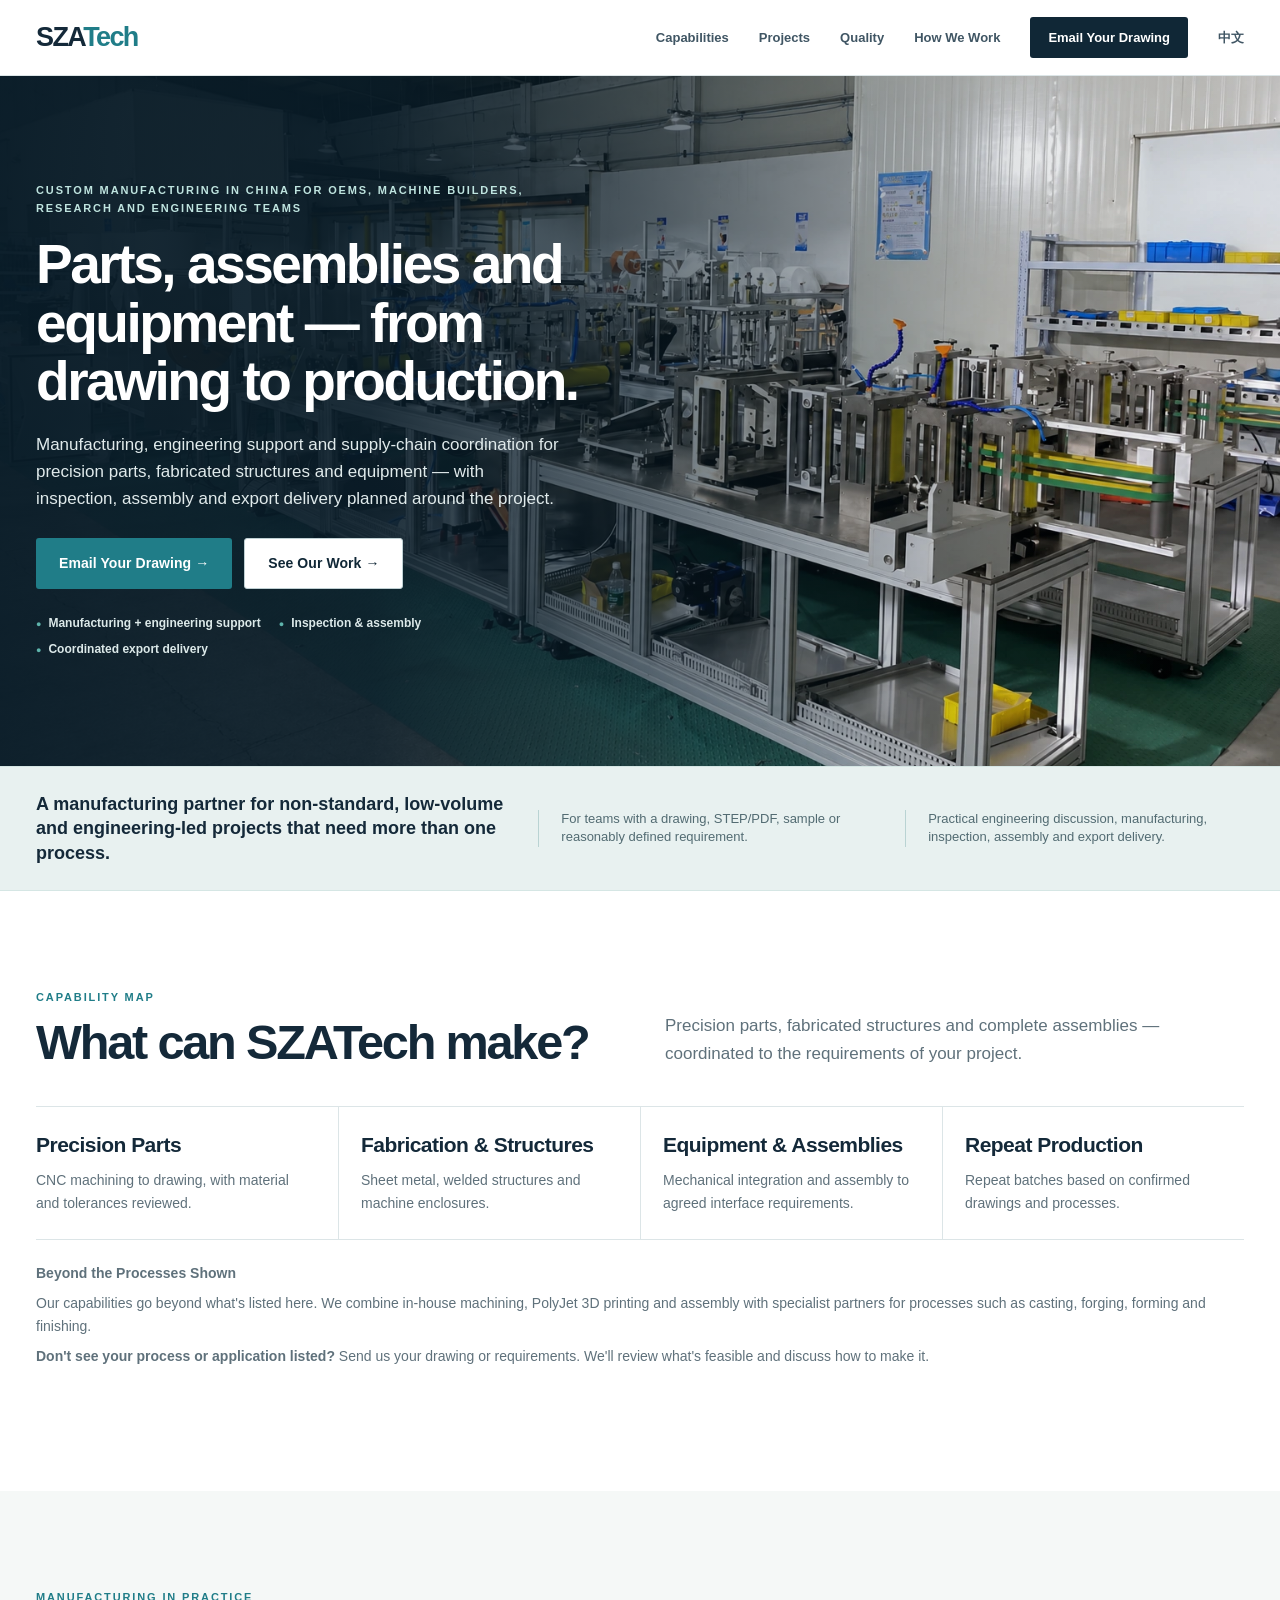
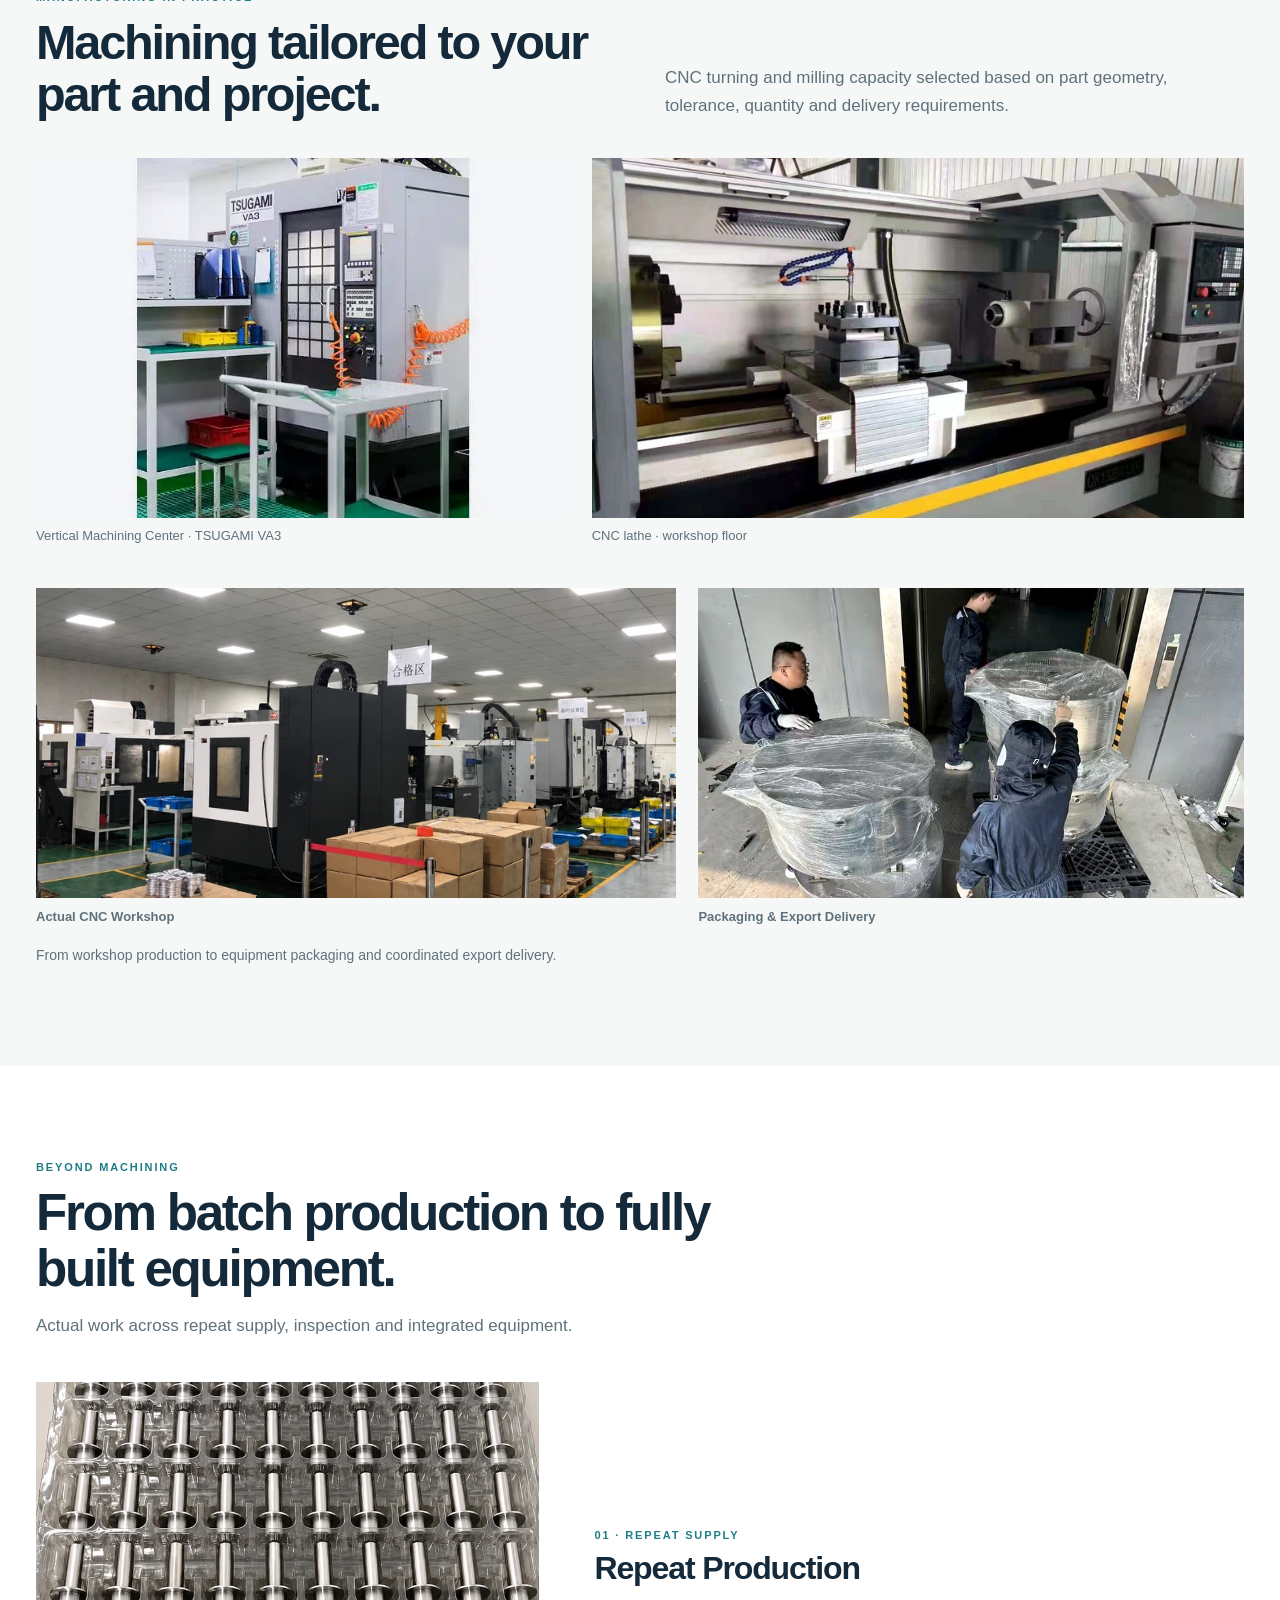
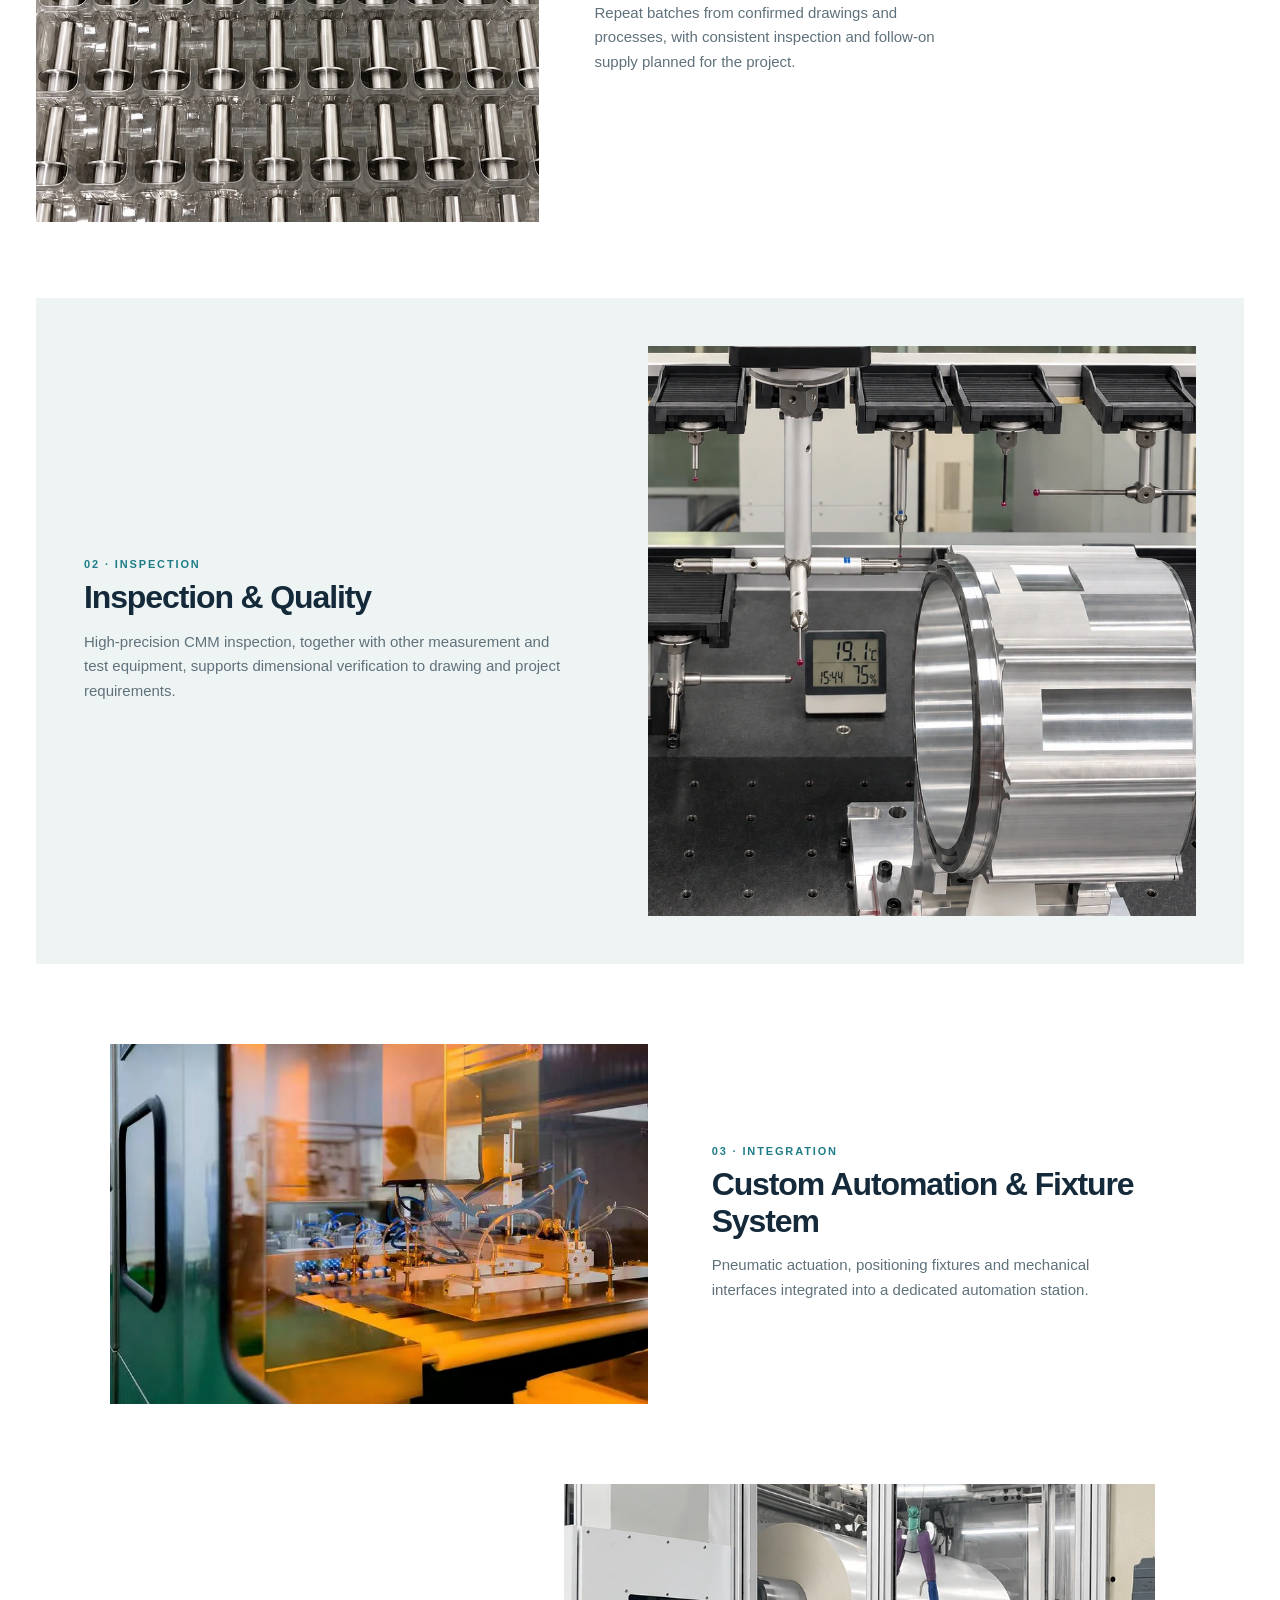
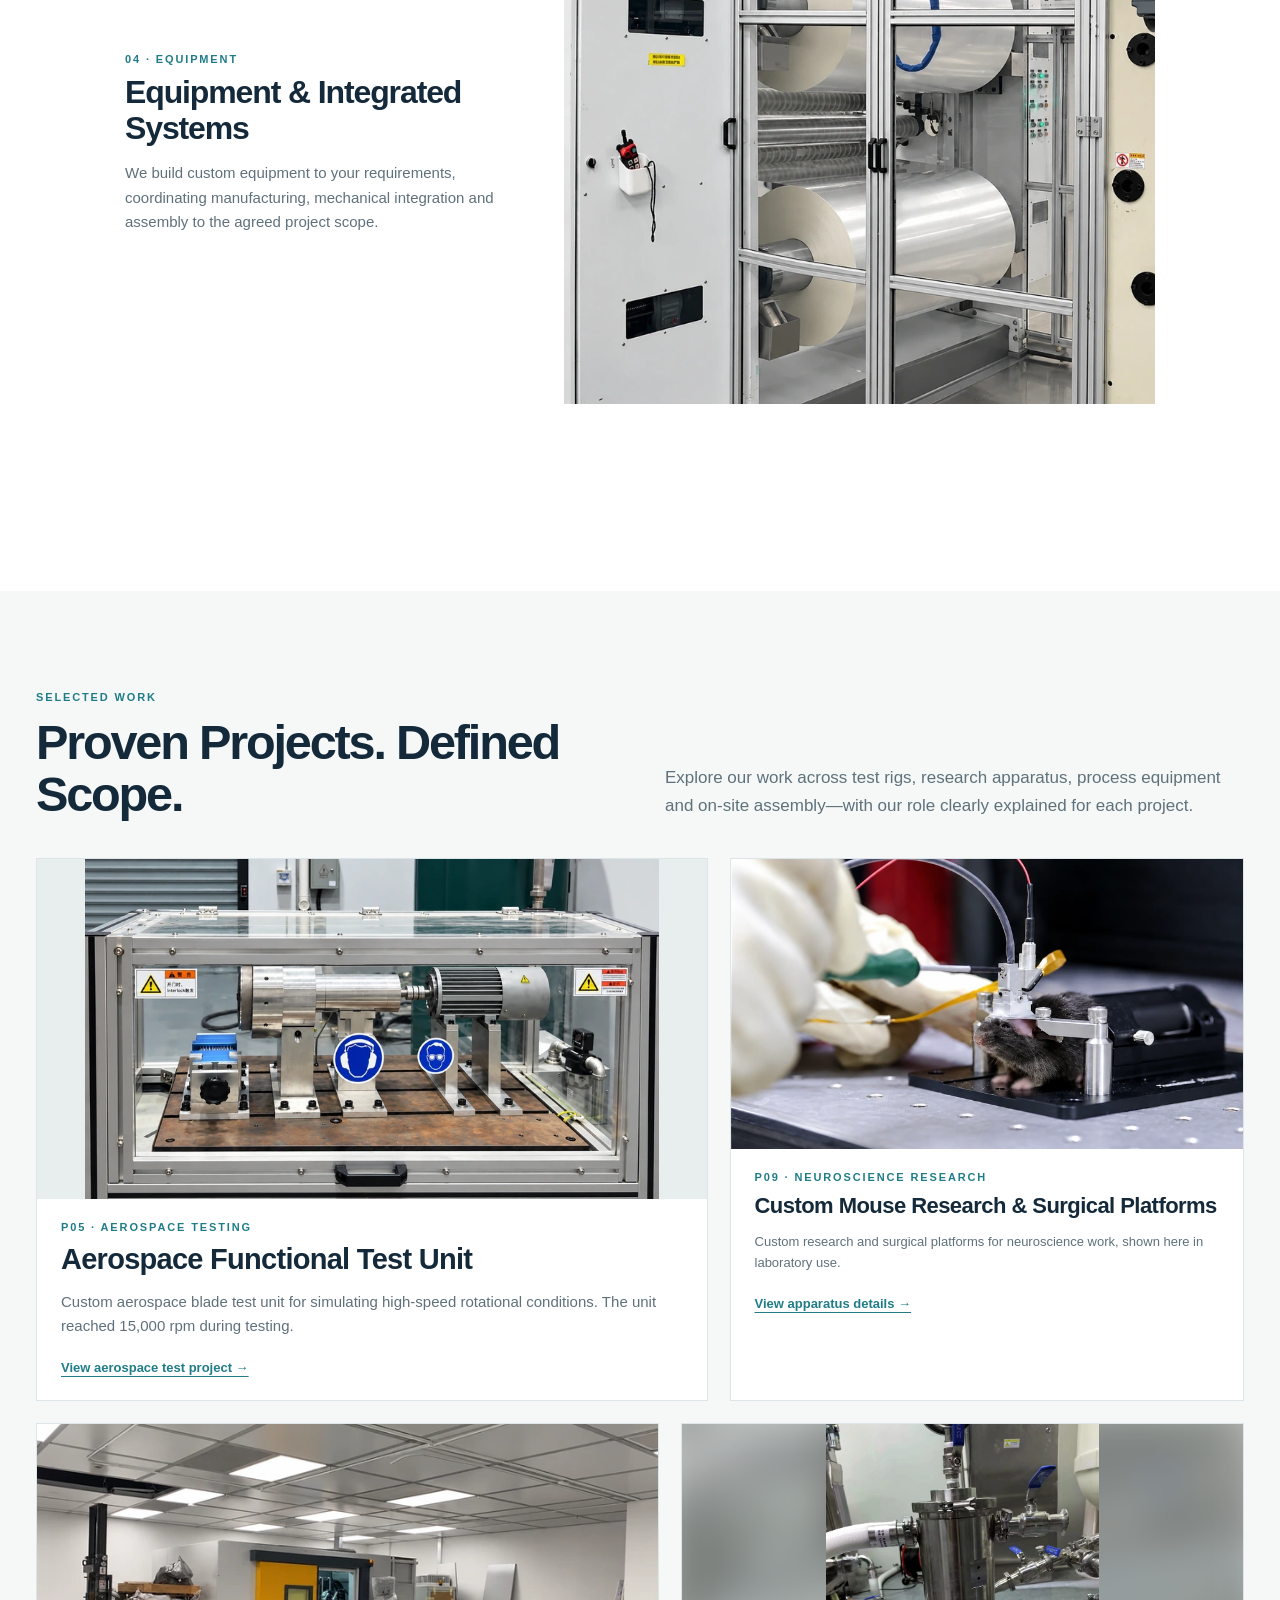
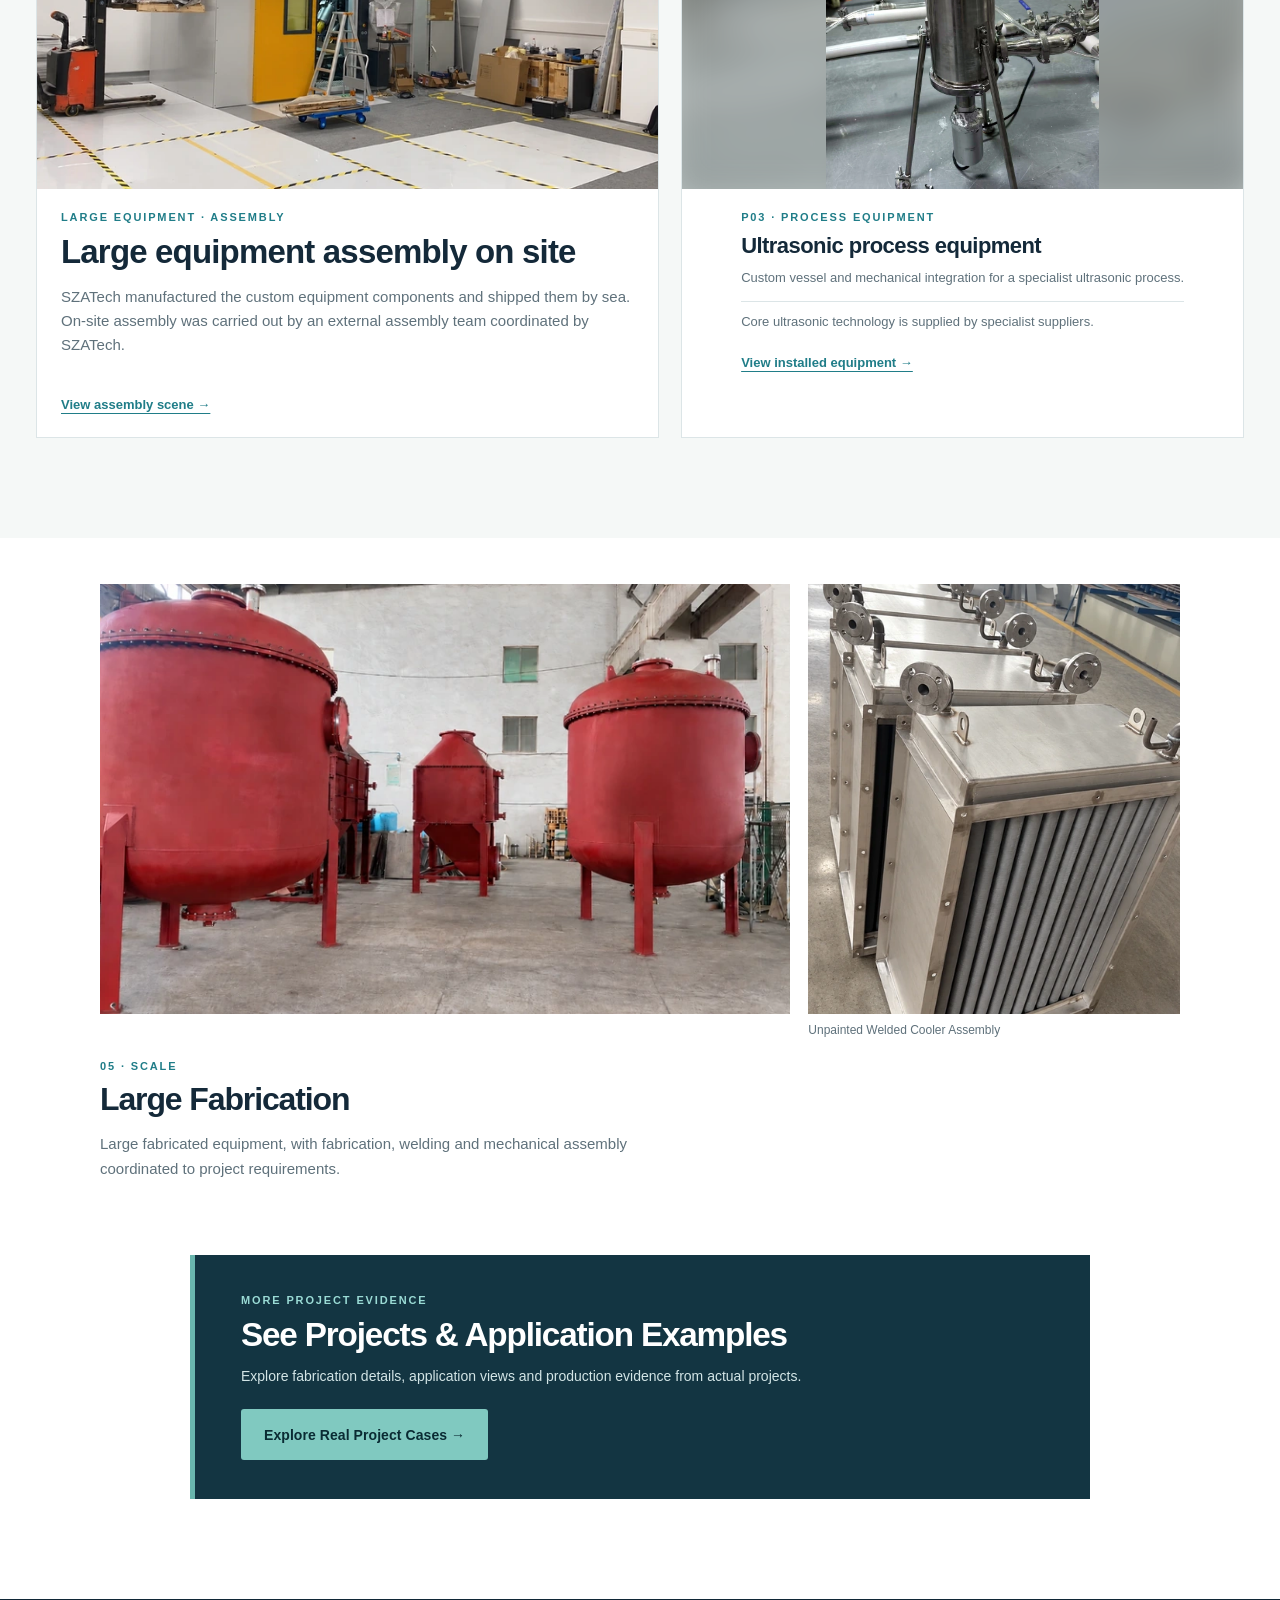
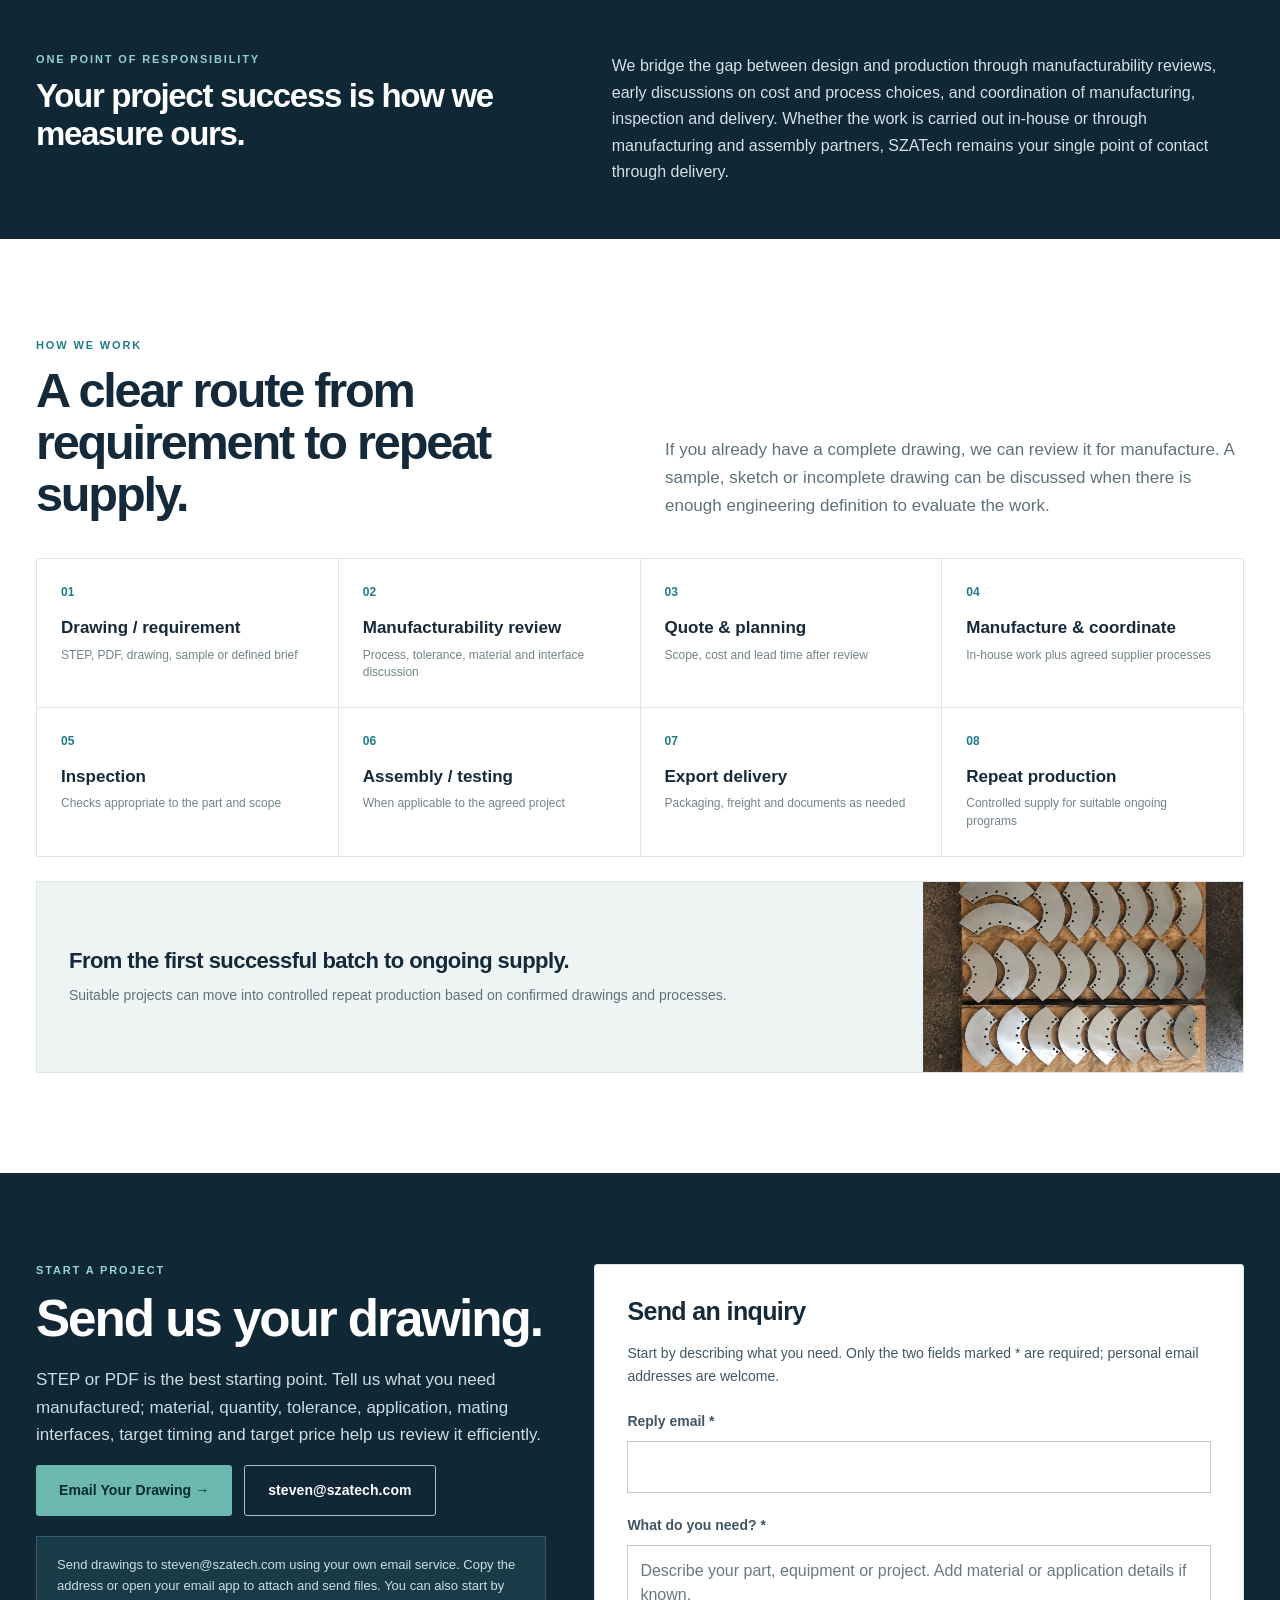
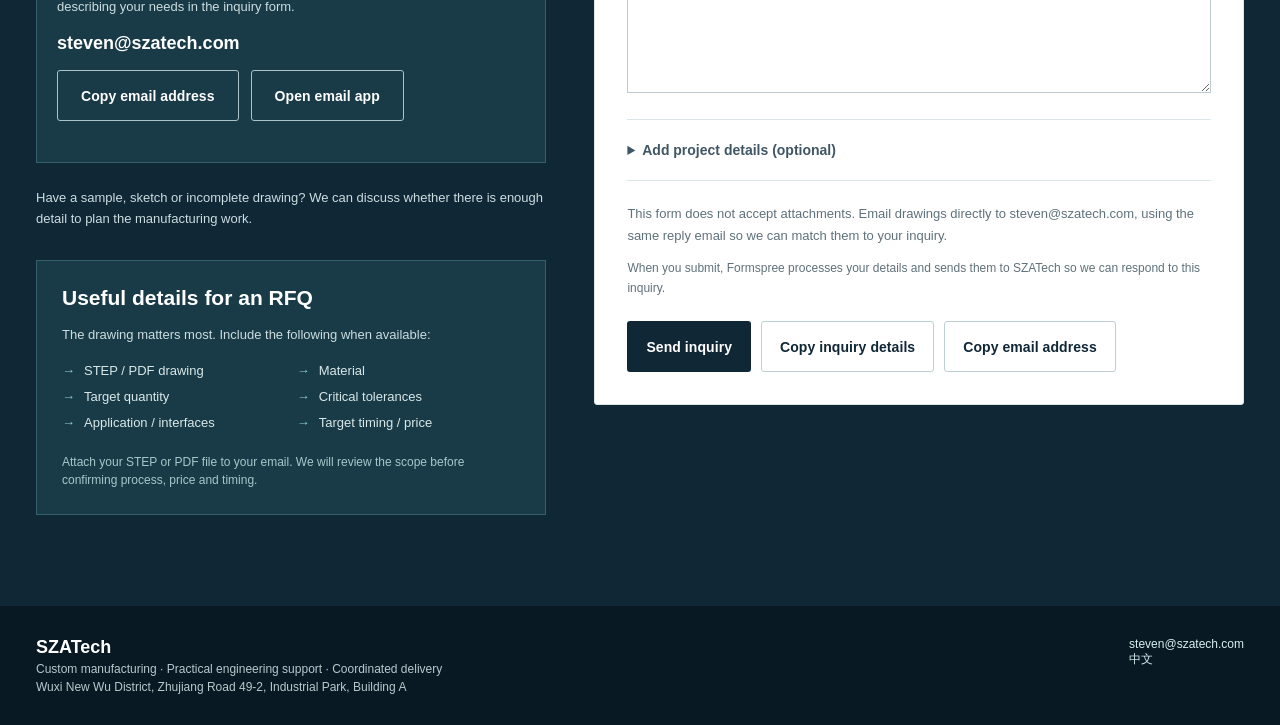
==== commit 4ab23019: "Fix inquiry field grouping and refresh form asset caches" ====
--- a/docs/index.html
+++ b/docs/index.html
@@ -1,63 +1,62 @@
-<!doctype html><html lang="en"><head><meta charset="utf-8"><meta name="viewport" content="width=device-width,initial-scale=1"><meta name="description" content="Custom manufacturing in China for non-standard, low-volume and engineering-led projects, including precision parts, fabricated structures, assemblies and equipment."><title>SZATech | Precision Parts, Equipment & Custom Manufacturing in China</title><link rel="stylesheet" href="assets/site.css"></head><body>
-<header class="header"><div class="wrap header-inner"><a class="logo" href="#top" aria-label="SZATech">SZA<span>Tech</span></a><button class="mobile-toggle" aria-label="Open navigation" aria-expanded="false" aria-controls="main-nav">☰</button><nav class="nav" id="main-nav"><a href="#capabilities">Capabilities</a><a href="#work">Projects</a><a href="#quality">Quality</a><a href="#process">How We Work</a><a class="nav-cta" href="#contact-email-options">Email Your Drawing</a><a href="zh.html" lang="zh">中文</a></nav></div></header>
-<main id="top"><section class="hero hero-v13"><div class="wrap hero-grid"><div class="hero-copy"><div class="eyebrow">Custom manufacturing in China for OEMs, machine builders, research and engineering teams</div><h1>Parts, assemblies and equipment — from drawing to production.</h1><p class="lead">Manufacturing, engineering support and supply-chain coordination for precision parts, fabricated structures and equipment — with inspection, assembly and export delivery planned around the project.</p><div class="actions"><a class="button primary" href="#contact-email-options">Email Your Drawing →</a><a class="button ghost" href="#work">See Our Work →</a></div><div class="micro"><span>Manufacturing + engineering support</span><span>Inspection &amp; assembly</span><span>Coordinated export delivery</span></div></div><div class="hero-scene"><img src="assets/066-automation-line-refresh.webp" alt="Integrated automation and assembly line showing SZATech equipment and engineering capability" width="1536" height="1024" loading="eager" fetchpriority="high" srcset="assets/066-automation-line-refresh-w480.webp 480w, assets/066-automation-line-refresh-w800.webp 800w, assets/066-automation-line-refresh-w1200.webp 1200w, assets/066-automation-line-refresh.webp 1536w" sizes="100vw"></div></div></section>
-
-<div class="intro-line"><div class="wrap"><strong>A manufacturing partner for non-standard, low-volume and engineering-led projects that need more than one process.</strong><span>For teams with a drawing, STEP/PDF, sample or reasonably defined requirement.</span><span>Practical engineering discussion, manufacturing, inspection, assembly and export delivery.</span></div></div>
-<section class="section" id="capabilities"><div class="wrap"><div class="section-head"><div><div class="eyebrow">Capability map</div><h2>What can SZATech make?</h2></div><p>Precision parts, fabricated structures and complete assemblies — coordinated to the requirements of your project.</p></div><div class="capability-columns"><article><h3>Precision Parts</h3><p>CNC machining to drawing, with material and tolerances reviewed.</p></article><article><h3>Fabrication & Structures</h3><p>Sheet metal, welded structures and machine enclosures.</p></article><article><h3>Equipment & Assemblies</h3><p>Mechanical integration and assembly to agreed interface requirements.</p></article><article><h3>Repeat Production</h3><p>Repeat batches based on confirmed drawings and processes.</p></article></div><div class="capability-note"><strong>Beyond the Processes Shown</strong><p>Our capabilities go beyond what's listed here. We combine in-house machining, PolyJet 3D printing and assembly with specialist partners for processes such as casting, forging, forming and finishing.</p><p><strong>Don't see your process or application listed?</strong> Send us your drawing or requirements. We'll review what's feasible and discuss how to make it.</p></div></div></section>
-<section class="section soft" id="delivery"><div class="wrap">
-<div class="section-head"><div><div class="eyebrow">Manufacturing in practice</div><h2>Machining tailored to your part and project.</h2></div><p>CNC turning and milling capacity selected based on part geometry, tolerance, quantity and delivery requirements.</p></div>
-<div class="manufacturing-v3"><figure class="manufacturing-photo machining-center"><div class="manufacturing-image"><img src="assets/043-tsugami-machine-in-workshop.webp" alt="TSUGAMI VA3 vertical machining center in the workshop" width="800" height="600" loading="lazy"></div><figcaption>Vertical Machining Center · TSUGAMI VA3</figcaption></figure><figure class="manufacturing-photo lathe"><div class="manufacturing-image"><img src="assets/041-cnc-lathe-shop-floor.webp" alt="CNC lathe with chuck and tool turret on the workshop floor" width="1440" height="1080" loading="lazy" srcset="assets/041-cnc-lathe-shop-floor-w480.webp 480w, assets/041-cnc-lathe-shop-floor-w800.webp 800w, assets/041-cnc-lathe-shop-floor-w1200.webp 1200w, assets/041-cnc-lathe-shop-floor.webp 1440w" sizes="(max-width: 720px) calc(100vw - 36px), (max-width: 1050px) 50vw, 620px"></div><figcaption>CNC lathe · workshop floor</figcaption></figure></div>
-<div class="workshop-delivery-proof" aria-label="Workshop and delivery evidence"><div class="workshop-delivery-images"><figure class="workshop-delivery-photo workshop"><img src="assets/090-cnc-workshop-refresh.webp" alt="Actual SZATech CNC workshop" width="1448" height="1086" loading="lazy" srcset="assets/090-cnc-workshop-refresh-w480.webp 480w, assets/090-cnc-workshop-refresh-w800.webp 800w, assets/090-cnc-workshop-refresh-w1200.webp 1200w, assets/090-cnc-workshop-refresh.webp 1448w" sizes="(max-width: 720px) calc(100vw - 36px), (max-width: 1050px) 50vw, 620px"><figcaption>Actual CNC Workshop</figcaption></figure><figure class="workshop-delivery-photo delivery"><img src="assets/p06-015.webp" alt="Large equipment wrapped for packaging and export delivery" width="1008" height="756" loading="lazy" srcset="assets/p06-015-w480.webp 480w, assets/p06-015-w800.webp 800w, assets/p06-015.webp 1008w" sizes="(max-width: 720px) calc(100vw - 36px), (max-width: 1050px) 50vw, 620px"><figcaption>Packaging &amp; Export Delivery</figcaption></figure></div><p>From workshop production to equipment packaging and coordinated export delivery.</p></div>
-</div></section>
-<section class="image-story" aria-label="Beyond Machining">
-<div class="wrap"><div class="story-heading"><div class="eyebrow">Beyond Machining</div><h2>From batch production to fully built equipment.</h2><p>Actual work across repeat supply, inspection and integrated equipment.</p></div>
-<div class="story-pair story-single"><article class="story-item repeat"><div class="story-media"><img src="assets/085-repeat-production-refresh.webp" alt="Repeat batch of machined stainless components arranged for inspection" width="1086" height="1448" loading="lazy" srcset="assets/085-repeat-production-refresh-w480.webp 480w, assets/085-repeat-production-refresh-w800.webp 800w, assets/085-repeat-production-refresh.webp 1086w" sizes="(max-width: 720px) calc(100vw - 36px), (max-width: 1050px) 50vw, 620px"></div><div class="story-copy"><div class="eyebrow">01 · Repeat supply</div><h3>Repeat Production</h3><p>Repeat batches from confirmed drawings and processes, with consistent inspection and follow-on supply planned for the project.</p></div></article></div>
-<article class="story-item inspection" id="quality"><div class="story-copy"><div class="eyebrow">02 · Inspection</div><h3>Inspection &amp; Quality</h3><p>High-precision CMM inspection, together with other measurement and test equipment, supports dimensional verification to drawing and project requirements.</p></div><div class="story-media"><img src="assets/073-cmm-inspection-refresh.webp" alt="CMM probe measuring a machined workpiece held in a fixture" width="1024" height="1536" loading="lazy" srcset="assets/073-cmm-inspection-refresh-w480.webp 480w, assets/073-cmm-inspection-refresh-w800.webp 800w, assets/073-cmm-inspection-refresh.webp 1024w" sizes="(max-width: 720px) calc(100vw - 36px), (max-width: 1050px) 50vw, 620px"></div></article>
-<article class="story-item automation-bridge"><div class="story-media"><img src="assets/042-machining-behind-window.webp" alt="Dedicated automation station with positioning fixtures, pneumatic lines and mechanical interfaces" width="800" height="600" loading="lazy"></div><div class="story-copy"><div class="eyebrow">03 · Integration</div><h3>Custom Automation &amp; Fixture System</h3><p>Pneumatic actuation, positioning fixtures and mechanical interfaces integrated into a dedicated automation station.</p></div></article>
-<article class="story-item equipment"><div class="story-media"><img src="assets/equipment-web-handling-refresh.webp" alt="Integrated equipment with rollers and web handling components" width="1086" height="1448" loading="lazy" srcset="assets/equipment-web-handling-refresh-w480.webp 480w, assets/equipment-web-handling-refresh-w800.webp 800w, assets/equipment-web-handling-refresh.webp 1086w" sizes="(max-width: 720px) calc(100vw - 36px), (max-width: 1050px) 50vw, 620px"></div><div class="story-copy"><div class="eyebrow">04 · Equipment</div><h3>Equipment &amp; Integrated Systems</h3><p>We build custom equipment to your requirements, coordinating manufacturing, mechanical integration and assembly to the agreed project scope.</p></div></article>
-</div></section>
-<section class="section soft" id="work"><div class="wrap">
-<div class="section-head"><div><div class="eyebrow">Selected work</div><h2>Proven Projects. Defined Scope.</h2></div><p>Explore our work across test rigs, research apparatus, process equipment and on-site assembly—with our role clearly explained for each project.</p></div>
-<div class="selected-layout selected-grid-v4">
-<article class="selected-feature functional-test" id="case-p05">
-<div class="selected-photo"><img src="assets/065-functional-test-front-view.webp" alt="Aerospace functional test unit for high-speed blade testing" width="1630" height="965" loading="lazy" srcset="assets/065-functional-test-front-view-w480.webp 480w, assets/065-functional-test-front-view-w800.webp 800w, assets/065-functional-test-front-view-w1200.webp 1200w, assets/065-functional-test-front-view.webp 1630w" sizes="(max-width: 720px) calc(100vw - 36px), (max-width: 1050px) 50vw, 620px"></div>
-<div class="copy"><div class="eyebrow">P05 · Aerospace testing</div><h3>Aerospace Functional Test Unit</h3><p>Custom aerospace blade test unit for simulating high-speed rotational conditions. The unit reached 15,000 rpm during testing.</p><a class="text-link" href="case-supporting.html#p05">View aerospace test project →</a></div>
-</article>
-<article class="selected-detail research-case" id="case-p09">
-<div class="selected-photo"><img src="assets/p09-060-natural-paws.webp" alt="Custom mouse research and surgical platforms shown in laboratory use" width="1545" height="1018" loading="lazy" srcset="assets/p09-060-natural-paws-w480.webp 480w, assets/p09-060-natural-paws-w800.webp 800w, assets/p09-060-natural-paws-w1200.webp 1200w, assets/p09-060-natural-paws.webp 1545w" sizes="(max-width: 720px) calc(100vw - 36px), (max-width: 1050px) 50vw, 620px"></div>
-<div class="copy"><div class="eyebrow">P09 · Neuroscience research</div><h3>Custom Mouse Research &amp; Surgical Platforms</h3><p>Custom research and surgical platforms for neuroscience work, shown here in laboratory use.</p><a class="text-link" href="case-supporting.html#p09">View apparatus details →</a></div>
-</article>
-<article class="installation-project" id="case-installation"><div class="installation-photo"><img src="assets/067-large-equipment-installation-retouched.webp" alt="Large yellow-door equipment being assembled on site" width="1672" height="940" loading="lazy" srcset="assets/067-large-equipment-installation-retouched-w480.webp 480w, assets/067-large-equipment-installation-retouched-w800.webp 800w, assets/067-large-equipment-installation-retouched-w1200.webp 1200w, assets/067-large-equipment-installation-retouched.webp 1672w" sizes="(max-width: 720px) calc(100vw - 36px), (max-width: 1050px) 50vw, 620px"></div><div class="installation-copy"><div class="eyebrow">Large equipment · Assembly</div><h3>Large equipment assembly on site</h3><p>SZATech manufactured the custom equipment components and shipped them by sea. On-site assembly was carried out by an external assembly team coordinated by SZATech.</p><a class="text-link" href="case-supporting.html#installation">View assembly scene →</a></div></article>
-<article class="selected-detail process-case" id="case-p03">
-<div class="selected-photo"><img src="assets/p03-038.jpg" alt="Installed stainless vessel and process connections in an ultrasonic system" width="1279" height="1706" loading="lazy" srcset="assets/p03-038-w480.webp 480w, assets/p03-038-w800.webp 800w, assets/p03-038.jpg 1279w" sizes="(max-width: 720px) calc(100vw - 36px), (max-width: 1050px) 50vw, 620px"></div>
-<div class="copy"><div class="eyebrow">P03 · Process equipment</div><h3>Ultrasonic process equipment</h3><p>Custom vessel and mechanical integration for a specialist ultrasonic process.</p><p class="scope-note">Core ultrasonic technology is supplied by specialist suppliers.</p><a class="text-link" href="case-supporting.html#p03">View installed equipment →</a></div>
-</article>
-</div></div></section>
-<section class="image-story fabrication-section" aria-label="Large fabrication"><div class="wrap"><article class="fabrication-proof" id="scale"><div class="fabrication-gallery"><figure class="fabrication-primary"><img src="assets/023-large-vessels-refresh.webp" alt="Large fabricated equipment in a workshop" width="1672" height="941" loading="lazy" srcset="assets/023-large-vessels-refresh-w480.webp 480w, assets/023-large-vessels-refresh-w800.webp 800w, assets/023-large-vessels-refresh-w1200.webp 1200w, assets/023-large-vessels-refresh.webp 1672w" sizes="(max-width: 720px) calc(100vw - 36px), (max-width: 1050px) 50vw, 620px"></figure><figure class="fabrication-secondary"><img src="assets/078-upright-approved-angle.webp" alt="Unpainted Welded Cooler Assembly in the workshop" width="916" height="1482" loading="lazy" srcset="assets/078-upright-approved-angle-w480.webp 480w, assets/078-upright-approved-angle-w600.webp 600w, assets/078-upright-approved-angle-w800.webp 800w, assets/078-upright-approved-angle.webp 916w" sizes="(max-width: 480px) 68vw, (max-width: 720px) 41vw, 420px"><figcaption>Unpainted Welded Cooler Assembly</figcaption></figure></div><div class="story-copy"><div class="eyebrow">05 · Scale</div><h3>Large Fabrication</h3><p>Large fabricated equipment, with fabrication, welding and mechanical assembly coordinated to project requirements.</p></div></article></div></section>
-<section class="section project-cta-section"><div class="wrap"><aside class="project-entry"><div class="project-entry-copy"><div class="eyebrow">More project evidence</div><h3>See Projects &amp; Application Examples</h3><p>Explore fabrication details, application views and production evidence from actual projects.</p><a class="button primary" href="case-supporting.html">Explore Real Project Cases →</a></div></aside></div></section>
-<section class="responsibility"><div class="wrap"><div><div class="eyebrow">One point of responsibility</div><h2>Your project success is how we measure ours.</h2></div><div><p>We bridge the gap between design and production through manufacturability reviews, early discussions on cost and process choices, and coordination of manufacturing, inspection and delivery. Whether the work is carried out in-house or through manufacturing and assembly partners, SZATech remains your single point of contact through delivery.</p></div></div></section>
-<section class="section" id="process"><div class="wrap"><div class="section-head"><div><div class="eyebrow">How we work</div><h2>A clear route from requirement to repeat supply.</h2></div><p>If you already have a complete drawing, we can review it for manufacture. A sample, sketch or incomplete drawing can be discussed when there is enough engineering definition to evaluate the work.</p></div><div class="steps"><div class="step"><b>01</b><strong>Drawing / requirement</strong><small>STEP, PDF, drawing, sample or defined brief</small></div><div class="step"><b>02</b><strong>Manufacturability review</strong><small>Process, tolerance, material and interface discussion</small></div><div class="step"><b>03</b><strong>Quote &amp; planning</strong><small>Scope, cost and lead time after review</small></div><div class="step"><b>04</b><strong>Manufacture &amp; coordinate</strong><small>In-house work plus agreed supplier processes</small></div><div class="step"><b>05</b><strong>Inspection</strong><small>Checks appropriate to the part and scope</small></div><div class="step"><b>06</b><strong>Assembly / testing</strong><small>When applicable to the agreed project</small></div><div class="step"><b>07</b><strong>Export delivery</strong><small>Packaging, freight and documents as needed</small></div><div class="step"><b>08</b><strong>Repeat production</strong><small>Controlled supply for suitable ongoing programs</small></div></div><div class="repeat-supply-proof"><div class="repeat-supply-copy"><h3>From the first successful batch to ongoing supply.</h3><p>Suitable projects can move into controlled repeat production based on confirmed drawings and processes.</p></div><div class="repeat-supply-photo"><img src="assets/084-curved-metal-parts-batch-cleaned.webp" alt="Batch of curved machined metal parts" width="800" height="1200" loading="lazy"></div></div></div></section>
-<section class="contact" id="contact"><div class="wrap contact-grid"><div class="contact-summary"><div><div class="eyebrow">Start a project</div><h2>Send us your drawing.</h2><p>STEP or PDF is the best starting point. Tell us what you need manufactured; material, quantity, tolerance, application, mating interfaces, target timing and target price help us review it efficiently.</p><div class="actions"><a class="button primary" href="#contact-email-options">Email Your Drawing →</a><a class="button ghost-light" href="#contact-email-options">steven@szatech.com</a></div><div class="contact-email-options" id="contact-email-options"><p>Send drawings to steven@szatech.com using your own email service. Copy the address or open your email app to attach and send files. You can also start by describing your needs in the inquiry form.</p><p class="contact-email-text">steven@szatech.com</p><div class="actions"><button type="button" class="button ghost-light" data-copy-email disabled>Copy email address</button><a class="button ghost-light" href="mailto:steven@szatech.com?subject=SZATech%20drawing%20review">Open email app</a></div><p id="contact-copy-status" role="status" aria-live="polite"></p></div><p style="font-size:13px;margin-top:25px">Have a sample, sketch or incomplete drawing? We can discuss whether there is enough detail to plan the manufacturing work.</p></div><aside class="rfq-list"><h3>Useful details for an RFQ</h3><p>The drawing matters most. Include the following when available:</p><ul><li>STEP / PDF drawing</li><li>Material</li><li>Target quantity</li><li>Critical tolerances</li><li>Application / interfaces</li><li>Target timing / price</li></ul><small>Attach your STEP or PDF file to your email. We will review the scope before confirming process, price and timing.</small></aside></div><form class="inquiry-form" id="inquiry-form" action="https://formspree.io/f/xwlvzero" method="post" aria-labelledby="inquiry-title" aria-describedby="inquiry-intro inquiry-note inquiry-privacy">
-<h3 id="inquiry-title">Send an inquiry</h3>
-<p id="inquiry-intro">Start by describing what you need. Only the two fields marked * are required; personal email addresses are welcome.</p>
-<div class="inquiry-fields">
-<div class="inquiry-fields">
-<div class="inquiry-field inquiry-email"><label for="inquiry-email">Reply email <span aria-hidden="true">*</span></label><input id="inquiry-email" name="email" type="email" maxlength="254" autocomplete="email" required></div>
-<div class="inquiry-field inquiry-notes"><label for="inquiry-message">What do you need? <span aria-hidden="true">*</span></label><textarea id="inquiry-message" name="message" maxlength="3000" rows="5" placeholder="Describe your part, equipment or project. Add material or application details if known." required></textarea></div>
-</div>
-<details class="inquiry-optional"><summary>Add project details (optional)</summary><div class="inquiry-fields">
-<div class="inquiry-field"><label for="inquiry-name">Name (optional)</label><input id="inquiry-name" name="name" type="text" maxlength="150" autocomplete="name"></div>
-<div class="inquiry-field"><label for="inquiry-company">Company / Lab (optional)</label><input id="inquiry-company" name="company" type="text" maxlength="150" autocomplete="organization"></div>
-<div class="inquiry-field"><label for="inquiry-quantity">Quantity (optional)</label><input id="inquiry-quantity" name="quantity" type="text" maxlength="150" autocomplete="off"></div>
-<div class="inquiry-field"><label for="inquiry-timing">Target timing (optional)</label><input id="inquiry-timing" name="timing" type="text" maxlength="150" autocomplete="off"></div>
-</div></details>
-<div class="inquiry-honeypot" aria-hidden="true"><label for="inquiry-website">Leave this field empty</label><input id="inquiry-website" name="_gotcha" type="text" tabindex="-1" autocomplete="off"></div>
-<p id="inquiry-note">This form does not accept attachments. Email drawings directly to steven@szatech.com, using the same reply email so we can match them to your inquiry.</p>
-<p id="inquiry-privacy">When you submit, Formspree processes your details and sends them to SZATech so we can respond to this inquiry.</p>
-<div class="actions"><button type="submit" class="button dark" id="inquiry-submit" disabled>Send inquiry</button><button type="button" class="button ghost" id="copy-inquiry" disabled>Copy inquiry details</button><button type="button" class="button ghost" id="copy-email" disabled>Copy email address</button></div>
-<p id="inquiry-status" role="status" aria-live="polite" aria-atomic="true" tabindex="-1"></p>
-<p id="inquiry-copy-status" role="status" aria-live="polite"></p>
-<div id="inquiry-manual" class="inquiry-manual" hidden><label for="inquiry-manual-text">If automatic copying is unavailable, select and copy your inquiry details below:</label><textarea id="inquiry-manual-text" readonly rows="12"></textarea></div>
-<noscript><p>Enable JavaScript to use the online form, or email steven@szatech.com directly.</p></noscript></form></div></section></main>
-<footer class="footer"><div class="wrap"><div><strong>SZATech</strong><p>Custom manufacturing · Practical engineering support · Coordinated delivery</p><p>Wuxi New Wu District, Zhujiang Road 49-2, Industrial Park, Building A</p></div><div><a href="#contact-email-options">steven@szatech.com</a><br><a href="zh.html">中文</a></div></div></footer>
-<script>const b=document.querySelector('.mobile-toggle'),n=document.querySelector('.nav');b.addEventListener('click',()=>{let open=n.classList.toggle('open');b.setAttribute('aria-expanded',open)});n.querySelectorAll('a').forEach(a=>a.addEventListener('click',()=>{n.classList.remove('open');b.setAttribute('aria-expanded','false')}));</script><script src="assets/inquiry.js" defer></script></body></html>
+<!doctype html><html lang="en"><head><meta charset="utf-8"><meta name="viewport" content="width=device-width,initial-scale=1"><meta name="description" content="Custom manufacturing in China for non-standard, low-volume and engineering-led projects, including precision parts, fabricated structures, assemblies and equipment."><title>SZATech | Precision Parts, Equipment & Custom Manufacturing in China</title><link rel="stylesheet" href="assets/site.css?v=20261018-1"></head><body>
+<header class="header"><div class="wrap header-inner"><a class="logo" href="#top" aria-label="SZATech">SZA<span>Tech</span></a><button class="mobile-toggle" aria-label="Open navigation" aria-expanded="false" aria-controls="main-nav">☰</button><nav class="nav" id="main-nav"><a href="#capabilities">Capabilities</a><a href="#work">Projects</a><a href="#quality">Quality</a><a href="#process">How We Work</a><a class="nav-cta" href="#contact-email-options">Email Your Drawing</a><a href="zh.html" lang="zh">中文</a></nav></div></header>
+<main id="top"><section class="hero hero-v13"><div class="wrap hero-grid"><div class="hero-copy"><div class="eyebrow">Custom manufacturing in China for OEMs, machine builders, research and engineering teams</div><h1>Parts, assemblies and equipment — from drawing to production.</h1><p class="lead">Manufacturing, engineering support and supply-chain coordination for precision parts, fabricated structures and equipment — with inspection, assembly and export delivery planned around the project.</p><div class="actions"><a class="button primary" href="#contact-email-options">Email Your Drawing →</a><a class="button ghost" href="#work">See Our Work →</a></div><div class="micro"><span>Manufacturing + engineering support</span><span>Inspection &amp; assembly</span><span>Coordinated export delivery</span></div></div><div class="hero-scene"><img src="assets/066-automation-line-refresh.webp" alt="Integrated automation and assembly line showing SZATech equipment and engineering capability" width="1536" height="1024" loading="eager" fetchpriority="high" srcset="assets/066-automation-line-refresh-w480.webp 480w, assets/066-automation-line-refresh-w800.webp 800w, assets/066-automation-line-refresh-w1200.webp 1200w, assets/066-automation-line-refresh.webp 1536w" sizes="100vw"></div></div></section>
+
+<div class="intro-line"><div class="wrap"><strong>A manufacturing partner for non-standard, low-volume and engineering-led projects that need more than one process.</strong><span>For teams with a drawing, STEP/PDF, sample or reasonably defined requirement.</span><span>Practical engineering discussion, manufacturing, inspection, assembly and export delivery.</span></div></div>
+<section class="section" id="capabilities"><div class="wrap"><div class="section-head"><div><div class="eyebrow">Capability map</div><h2>What can SZATech make?</h2></div><p>Precision parts, fabricated structures and complete assemblies — coordinated to the requirements of your project.</p></div><div class="capability-columns"><article><h3>Precision Parts</h3><p>CNC machining to drawing, with material and tolerances reviewed.</p></article><article><h3>Fabrication & Structures</h3><p>Sheet metal, welded structures and machine enclosures.</p></article><article><h3>Equipment & Assemblies</h3><p>Mechanical integration and assembly to agreed interface requirements.</p></article><article><h3>Repeat Production</h3><p>Repeat batches based on confirmed drawings and processes.</p></article></div><div class="capability-note"><strong>Beyond the Processes Shown</strong><p>Our capabilities go beyond what's listed here. We combine in-house machining, PolyJet 3D printing and assembly with specialist partners for processes such as casting, forging, forming and finishing.</p><p><strong>Don't see your process or application listed?</strong> Send us your drawing or requirements. We'll review what's feasible and discuss how to make it.</p></div></div></section>
+<section class="section soft" id="delivery"><div class="wrap">
+<div class="section-head"><div><div class="eyebrow">Manufacturing in practice</div><h2>Machining tailored to your part and project.</h2></div><p>CNC turning and milling capacity selected based on part geometry, tolerance, quantity and delivery requirements.</p></div>
+<div class="manufacturing-v3"><figure class="manufacturing-photo machining-center"><div class="manufacturing-image"><img src="assets/043-tsugami-machine-in-workshop.webp" alt="TSUGAMI VA3 vertical machining center in the workshop" width="800" height="600" loading="lazy"></div><figcaption>Vertical Machining Center · TSUGAMI VA3</figcaption></figure><figure class="manufacturing-photo lathe"><div class="manufacturing-image"><img src="assets/041-cnc-lathe-shop-floor.webp" alt="CNC lathe with chuck and tool turret on the workshop floor" width="1440" height="1080" loading="lazy" srcset="assets/041-cnc-lathe-shop-floor-w480.webp 480w, assets/041-cnc-lathe-shop-floor-w800.webp 800w, assets/041-cnc-lathe-shop-floor-w1200.webp 1200w, assets/041-cnc-lathe-shop-floor.webp 1440w" sizes="(max-width: 720px) calc(100vw - 36px), (max-width: 1050px) 50vw, 620px"></div><figcaption>CNC lathe · workshop floor</figcaption></figure></div>
+<div class="workshop-delivery-proof" aria-label="Workshop and delivery evidence"><div class="workshop-delivery-images"><figure class="workshop-delivery-photo workshop"><img src="assets/090-cnc-workshop-refresh.webp" alt="Actual SZATech CNC workshop" width="1448" height="1086" loading="lazy" srcset="assets/090-cnc-workshop-refresh-w480.webp 480w, assets/090-cnc-workshop-refresh-w800.webp 800w, assets/090-cnc-workshop-refresh-w1200.webp 1200w, assets/090-cnc-workshop-refresh.webp 1448w" sizes="(max-width: 720px) calc(100vw - 36px), (max-width: 1050px) 50vw, 620px"><figcaption>Actual CNC Workshop</figcaption></figure><figure class="workshop-delivery-photo delivery"><img src="assets/p06-015.webp" alt="Large equipment wrapped for packaging and export delivery" width="1008" height="756" loading="lazy" srcset="assets/p06-015-w480.webp 480w, assets/p06-015-w800.webp 800w, assets/p06-015.webp 1008w" sizes="(max-width: 720px) calc(100vw - 36px), (max-width: 1050px) 50vw, 620px"><figcaption>Packaging &amp; Export Delivery</figcaption></figure></div><p>From workshop production to equipment packaging and coordinated export delivery.</p></div>
+</div></section>
+<section class="image-story" aria-label="Beyond Machining">
+<div class="wrap"><div class="story-heading"><div class="eyebrow">Beyond Machining</div><h2>From batch production to fully built equipment.</h2><p>Actual work across repeat supply, inspection and integrated equipment.</p></div>
+<div class="story-pair story-single"><article class="story-item repeat"><div class="story-media"><img src="assets/085-repeat-production-refresh.webp" alt="Repeat batch of machined stainless components arranged for inspection" width="1086" height="1448" loading="lazy" srcset="assets/085-repeat-production-refresh-w480.webp 480w, assets/085-repeat-production-refresh-w800.webp 800w, assets/085-repeat-production-refresh.webp 1086w" sizes="(max-width: 720px) calc(100vw - 36px), (max-width: 1050px) 50vw, 620px"></div><div class="story-copy"><div class="eyebrow">01 · Repeat supply</div><h3>Repeat Production</h3><p>Repeat batches from confirmed drawings and processes, with consistent inspection and follow-on supply planned for the project.</p></div></article></div>
+<article class="story-item inspection" id="quality"><div class="story-copy"><div class="eyebrow">02 · Inspection</div><h3>Inspection &amp; Quality</h3><p>High-precision CMM inspection, together with other measurement and test equipment, supports dimensional verification to drawing and project requirements.</p></div><div class="story-media"><img src="assets/073-cmm-inspection-refresh.webp" alt="CMM probe measuring a machined workpiece held in a fixture" width="1024" height="1536" loading="lazy" srcset="assets/073-cmm-inspection-refresh-w480.webp 480w, assets/073-cmm-inspection-refresh-w800.webp 800w, assets/073-cmm-inspection-refresh.webp 1024w" sizes="(max-width: 720px) calc(100vw - 36px), (max-width: 1050px) 50vw, 620px"></div></article>
+<article class="story-item automation-bridge"><div class="story-media"><img src="assets/042-machining-behind-window.webp" alt="Dedicated automation station with positioning fixtures, pneumatic lines and mechanical interfaces" width="800" height="600" loading="lazy"></div><div class="story-copy"><div class="eyebrow">03 · Integration</div><h3>Custom Automation &amp; Fixture System</h3><p>Pneumatic actuation, positioning fixtures and mechanical interfaces integrated into a dedicated automation station.</p></div></article>
+<article class="story-item equipment"><div class="story-media"><img src="assets/equipment-web-handling-refresh.webp" alt="Integrated equipment with rollers and web handling components" width="1086" height="1448" loading="lazy" srcset="assets/equipment-web-handling-refresh-w480.webp 480w, assets/equipment-web-handling-refresh-w800.webp 800w, assets/equipment-web-handling-refresh.webp 1086w" sizes="(max-width: 720px) calc(100vw - 36px), (max-width: 1050px) 50vw, 620px"></div><div class="story-copy"><div class="eyebrow">04 · Equipment</div><h3>Equipment &amp; Integrated Systems</h3><p>We build custom equipment to your requirements, coordinating manufacturing, mechanical integration and assembly to the agreed project scope.</p></div></article>
+</div></section>
+<section class="section soft" id="work"><div class="wrap">
+<div class="section-head"><div><div class="eyebrow">Selected work</div><h2>Proven Projects. Defined Scope.</h2></div><p>Explore our work across test rigs, research apparatus, process equipment and on-site assembly—with our role clearly explained for each project.</p></div>
+<div class="selected-layout selected-grid-v4">
+<article class="selected-feature functional-test" id="case-p05">
+<div class="selected-photo"><img src="assets/065-functional-test-front-view.webp" alt="Aerospace functional test unit for high-speed blade testing" width="1630" height="965" loading="lazy" srcset="assets/065-functional-test-front-view-w480.webp 480w, assets/065-functional-test-front-view-w800.webp 800w, assets/065-functional-test-front-view-w1200.webp 1200w, assets/065-functional-test-front-view.webp 1630w" sizes="(max-width: 720px) calc(100vw - 36px), (max-width: 1050px) 50vw, 620px"></div>
+<div class="copy"><div class="eyebrow">P05 · Aerospace testing</div><h3>Aerospace Functional Test Unit</h3><p>Custom aerospace blade test unit for simulating high-speed rotational conditions. The unit reached 15,000 rpm during testing.</p><a class="text-link" href="case-supporting.html#p05">View aerospace test project →</a></div>
+</article>
+<article class="selected-detail research-case" id="case-p09">
+<div class="selected-photo"><img src="assets/p09-060-natural-paws.webp" alt="Custom mouse research and surgical platforms shown in laboratory use" width="1545" height="1018" loading="lazy" srcset="assets/p09-060-natural-paws-w480.webp 480w, assets/p09-060-natural-paws-w800.webp 800w, assets/p09-060-natural-paws-w1200.webp 1200w, assets/p09-060-natural-paws.webp 1545w" sizes="(max-width: 720px) calc(100vw - 36px), (max-width: 1050px) 50vw, 620px"></div>
+<div class="copy"><div class="eyebrow">P09 · Neuroscience research</div><h3>Custom Mouse Research &amp; Surgical Platforms</h3><p>Custom research and surgical platforms for neuroscience work, shown here in laboratory use.</p><a class="text-link" href="case-supporting.html#p09">View apparatus details →</a></div>
+</article>
+<article class="installation-project" id="case-installation"><div class="installation-photo"><img src="assets/067-large-equipment-installation-retouched.webp" alt="Large yellow-door equipment being assembled on site" width="1672" height="940" loading="lazy" srcset="assets/067-large-equipment-installation-retouched-w480.webp 480w, assets/067-large-equipment-installation-retouched-w800.webp 800w, assets/067-large-equipment-installation-retouched-w1200.webp 1200w, assets/067-large-equipment-installation-retouched.webp 1672w" sizes="(max-width: 720px) calc(100vw - 36px), (max-width: 1050px) 50vw, 620px"></div><div class="installation-copy"><div class="eyebrow">Large equipment · Assembly</div><h3>Large equipment assembly on site</h3><p>SZATech manufactured the custom equipment components and shipped them by sea. On-site assembly was carried out by an external assembly team coordinated by SZATech.</p><a class="text-link" href="case-supporting.html#installation">View assembly scene →</a></div></article>
+<article class="selected-detail process-case" id="case-p03">
+<div class="selected-photo"><img src="assets/p03-038.jpg" alt="Installed stainless vessel and process connections in an ultrasonic system" width="1279" height="1706" loading="lazy" srcset="assets/p03-038-w480.webp 480w, assets/p03-038-w800.webp 800w, assets/p03-038.jpg 1279w" sizes="(max-width: 720px) calc(100vw - 36px), (max-width: 1050px) 50vw, 620px"></div>
+<div class="copy"><div class="eyebrow">P03 · Process equipment</div><h3>Ultrasonic process equipment</h3><p>Custom vessel and mechanical integration for a specialist ultrasonic process.</p><p class="scope-note">Core ultrasonic technology is supplied by specialist suppliers.</p><a class="text-link" href="case-supporting.html#p03">View installed equipment →</a></div>
+</article>
+</div></div></section>
+<section class="image-story fabrication-section" aria-label="Large fabrication"><div class="wrap"><article class="fabrication-proof" id="scale"><div class="fabrication-gallery"><figure class="fabrication-primary"><img src="assets/023-large-vessels-refresh.webp" alt="Large fabricated equipment in a workshop" width="1672" height="941" loading="lazy" srcset="assets/023-large-vessels-refresh-w480.webp 480w, assets/023-large-vessels-refresh-w800.webp 800w, assets/023-large-vessels-refresh-w1200.webp 1200w, assets/023-large-vessels-refresh.webp 1672w" sizes="(max-width: 720px) calc(100vw - 36px), (max-width: 1050px) 50vw, 620px"></figure><figure class="fabrication-secondary"><img src="assets/078-upright-approved-angle.webp" alt="Unpainted Welded Cooler Assembly in the workshop" width="916" height="1482" loading="lazy" srcset="assets/078-upright-approved-angle-w480.webp 480w, assets/078-upright-approved-angle-w600.webp 600w, assets/078-upright-approved-angle-w800.webp 800w, assets/078-upright-approved-angle.webp 916w" sizes="(max-width: 480px) 68vw, (max-width: 720px) 41vw, 420px"><figcaption>Unpainted Welded Cooler Assembly</figcaption></figure></div><div class="story-copy"><div class="eyebrow">05 · Scale</div><h3>Large Fabrication</h3><p>Large fabricated equipment, with fabrication, welding and mechanical assembly coordinated to project requirements.</p></div></article></div></section>
+<section class="section project-cta-section"><div class="wrap"><aside class="project-entry"><div class="project-entry-copy"><div class="eyebrow">More project evidence</div><h3>See Projects &amp; Application Examples</h3><p>Explore fabrication details, application views and production evidence from actual projects.</p><a class="button primary" href="case-supporting.html">Explore Real Project Cases →</a></div></aside></div></section>
+<section class="responsibility"><div class="wrap"><div><div class="eyebrow">One point of responsibility</div><h2>Your project success is how we measure ours.</h2></div><div><p>We bridge the gap between design and production through manufacturability reviews, early discussions on cost and process choices, and coordination of manufacturing, inspection and delivery. Whether the work is carried out in-house or through manufacturing and assembly partners, SZATech remains your single point of contact through delivery.</p></div></div></section>
+<section class="section" id="process"><div class="wrap"><div class="section-head"><div><div class="eyebrow">How we work</div><h2>A clear route from requirement to repeat supply.</h2></div><p>If you already have a complete drawing, we can review it for manufacture. A sample, sketch or incomplete drawing can be discussed when there is enough engineering definition to evaluate the work.</p></div><div class="steps"><div class="step"><b>01</b><strong>Drawing / requirement</strong><small>STEP, PDF, drawing, sample or defined brief</small></div><div class="step"><b>02</b><strong>Manufacturability review</strong><small>Process, tolerance, material and interface discussion</small></div><div class="step"><b>03</b><strong>Quote &amp; planning</strong><small>Scope, cost and lead time after review</small></div><div class="step"><b>04</b><strong>Manufacture &amp; coordinate</strong><small>In-house work plus agreed supplier processes</small></div><div class="step"><b>05</b><strong>Inspection</strong><small>Checks appropriate to the part and scope</small></div><div class="step"><b>06</b><strong>Assembly / testing</strong><small>When applicable to the agreed project</small></div><div class="step"><b>07</b><strong>Export delivery</strong><small>Packaging, freight and documents as needed</small></div><div class="step"><b>08</b><strong>Repeat production</strong><small>Controlled supply for suitable ongoing programs</small></div></div><div class="repeat-supply-proof"><div class="repeat-supply-copy"><h3>From the first successful batch to ongoing supply.</h3><p>Suitable projects can move into controlled repeat production based on confirmed drawings and processes.</p></div><div class="repeat-supply-photo"><img src="assets/084-curved-metal-parts-batch-cleaned.webp" alt="Batch of curved machined metal parts" width="800" height="1200" loading="lazy"></div></div></div></section>
+<section class="contact" id="contact"><div class="wrap contact-grid"><div class="contact-summary"><div><div class="eyebrow">Start a project</div><h2>Send us your drawing.</h2><p>STEP or PDF is the best starting point. Tell us what you need manufactured; material, quantity, tolerance, application, mating interfaces, target timing and target price help us review it efficiently.</p><div class="actions"><a class="button primary" href="#contact-email-options">Email Your Drawing →</a><a class="button ghost-light" href="#contact-email-options">steven@szatech.com</a></div><div class="contact-email-options" id="contact-email-options"><p>Send drawings to steven@szatech.com using your own email service. Copy the address or open your email app to attach and send files. You can also start by describing your needs in the inquiry form.</p><p class="contact-email-text">steven@szatech.com</p><div class="actions"><button type="button" class="button ghost-light" data-copy-email disabled>Copy email address</button><a class="button ghost-light" href="mailto:steven@szatech.com?subject=SZATech%20drawing%20review">Open email app</a></div><p id="contact-copy-status" role="status" aria-live="polite"></p></div><p style="font-size:13px;margin-top:25px">Have a sample, sketch or incomplete drawing? We can discuss whether there is enough detail to plan the manufacturing work.</p></div><aside class="rfq-list"><h3>Useful details for an RFQ</h3><p>The drawing matters most. Include the following when available:</p><ul><li>STEP / PDF drawing</li><li>Material</li><li>Target quantity</li><li>Critical tolerances</li><li>Application / interfaces</li><li>Target timing / price</li></ul><small>Attach your STEP or PDF file to your email. We will review the scope before confirming process, price and timing.</small></aside></div><form class="inquiry-form" id="inquiry-form" action="https://formspree.io/f/xwlvzero" method="post" aria-labelledby="inquiry-title" aria-describedby="inquiry-intro inquiry-note inquiry-privacy">
+<h3 id="inquiry-title">Send an inquiry</h3>
+<p id="inquiry-intro">Start by describing what you need. Only the two fields marked * are required; personal email addresses are welcome.</p>
+<div class="inquiry-fields">
+<div class="inquiry-field inquiry-email"><label for="inquiry-email">Reply email <span aria-hidden="true">*</span></label><input id="inquiry-email" name="email" type="email" maxlength="254" autocomplete="email" required></div>
+<div class="inquiry-field inquiry-notes"><label for="inquiry-message">What do you need? <span aria-hidden="true">*</span></label><textarea id="inquiry-message" name="message" maxlength="3000" rows="5" placeholder="Describe your part, equipment or project. Add material or application details if known." required></textarea></div>
+</div>
+<details class="inquiry-optional"><summary>Add project details (optional)</summary><div class="inquiry-fields">
+<div class="inquiry-field"><label for="inquiry-name">Name (optional)</label><input id="inquiry-name" name="name" type="text" maxlength="150" autocomplete="name"></div>
+<div class="inquiry-field"><label for="inquiry-company">Company / Lab (optional)</label><input id="inquiry-company" name="company" type="text" maxlength="150" autocomplete="organization"></div>
+<div class="inquiry-field"><label for="inquiry-quantity">Quantity (optional)</label><input id="inquiry-quantity" name="quantity" type="text" maxlength="150" autocomplete="off"></div>
+<div class="inquiry-field"><label for="inquiry-timing">Target timing (optional)</label><input id="inquiry-timing" name="timing" type="text" maxlength="150" autocomplete="off"></div>
+</div></details>
+<div class="inquiry-honeypot" aria-hidden="true"><label for="inquiry-website">Leave this field empty</label><input id="inquiry-website" name="_gotcha" type="text" tabindex="-1" autocomplete="off"></div>
+<p id="inquiry-note">This form does not accept attachments. Email drawings directly to steven@szatech.com, using the same reply email so we can match them to your inquiry.</p>
+<p id="inquiry-privacy">When you submit, Formspree processes your details and sends them to SZATech so we can respond to this inquiry.</p>
+<div class="actions"><button type="submit" class="button dark" id="inquiry-submit" disabled>Send inquiry</button><button type="button" class="button ghost" id="copy-inquiry" disabled>Copy inquiry details</button><button type="button" class="button ghost" id="copy-email" disabled>Copy email address</button></div>
+<p id="inquiry-status" role="status" aria-live="polite" aria-atomic="true" tabindex="-1"></p>
+<p id="inquiry-copy-status" role="status" aria-live="polite"></p>
+<div id="inquiry-manual" class="inquiry-manual" hidden><label for="inquiry-manual-text">If automatic copying is unavailable, select and copy your inquiry details below:</label><textarea id="inquiry-manual-text" readonly rows="12"></textarea></div>
+<noscript><p>Enable JavaScript to use the online form, or email steven@szatech.com directly.</p></noscript></form></div></section></main>
+<footer class="footer"><div class="wrap"><div><strong>SZATech</strong><p>Custom manufacturing · Practical engineering support · Coordinated delivery</p><p>Wuxi New Wu District, Zhujiang Road 49-2, Industrial Park, Building A</p></div><div><a href="#contact-email-options">steven@szatech.com</a><br><a href="zh.html">中文</a></div></div></footer>
+<script>const b=document.querySelector('.mobile-toggle'),n=document.querySelector('.nav');b.addEventListener('click',()=>{let open=n.classList.toggle('open');b.setAttribute('aria-expanded',open)});n.querySelectorAll('a').forEach(a=>a.addEventListener('click',()=>{n.classList.remove('open');b.setAttribute('aria-expanded','false')}));</script><script src="assets/inquiry.js?v=20261018-1" defer></script></body></html>
--- a/docs/assets/site.css
+++ b/docs/assets/site.css
@@ -1,515 +1,515 @@
-:root{--ink:#142939;--deep:#102736;--deep2:#173844;--accent:#207d88;--accent2:#bfe4df;--muted:#5f717b;--line:#dce5e7;--paper:#f5f8f7;--white:#fff}
-*{box-sizing:border-box}html{scroll-behavior:smooth}body{margin:0;background:#fff;color:var(--ink);font-family:Arial,"Segoe UI","Microsoft YaHei",sans-serif}img{display:block;width:100%;height:100%;object-fit:cover}a{text-decoration:none;color:inherit}button{font:inherit}.wrap{width:min(1240px,calc(100% - 72px));margin:0 auto}.preview-bar{background:#0b1d2a;color:#d3e4e7;padding:8px 0;font-size:11px;letter-spacing:.12em;text-align:center;font-weight:700}.header{height:76px;background:#fff;border-bottom:1px solid var(--line);display:flex;align-items:center;position:sticky;top:0;z-index:30}.header-inner{display:flex;align-items:center;justify-content:space-between;gap:28px}.logo{font-size:27px;font-weight:800;letter-spacing:-.06em;white-space:nowrap}.logo span{color:var(--accent)}.nav{display:flex;align-items:center;gap:30px}.nav a{font-size:13px;font-weight:700;color:#405664;white-space:nowrap}.nav a:hover{color:var(--accent)}.nav .nav-cta{background:var(--deep);color:white;padding:13px 18px;border-radius:3px}.mobile-toggle{display:none;border:0;background:none;color:var(--deep);font-size:24px}.eyebrow{font-size:11px;font-weight:800;letter-spacing:.17em;text-transform:uppercase;color:var(--accent)}.section{padding:100px 0}.section.soft{background:var(--paper)}.section-head{display:grid;grid-template-columns:1fr 1fr;gap:50px;align-items:end;margin-bottom:38px}.section-head h2,.section h2{font-size:clamp(34px,3.8vw,54px);line-height:1.07;letter-spacing:-.045em;margin:13px 0 0}.section-head p{color:var(--muted);font-size:17px;line-height:1.65;margin:0}.button{display:inline-flex;align-items:center;justify-content:center;min-height:51px;padding:0 23px;border-radius:3px;font-size:14px;font-weight:800;letter-spacing:.005em;transition:.2s}.button:hover{transform:translateY(-2px)}.button.primary{background:var(--accent);color:#fff}.button.dark{background:var(--deep);color:#fff}.button.ghost{border:1px solid #bfd0d3;color:var(--deep);background:#fff}.button.ghost-light{border:1px solid #abc3c7;color:#fff}.actions{display:flex;gap:12px;flex-wrap:wrap}
-.hero{background:#f8faf9;padding:82px 0 70px}.hero-grid{display:grid;grid-template-columns:52% 48%;gap:0;align-items:center}.hero-copy{padding-right:64px}.hero h1{font-size:clamp(48px,5vw,72px);line-height:1.035;letter-spacing:-.058em;margin:20px 0 24px;max-width:670px}.hero .lead{font-size:18px;line-height:1.65;color:#526976;margin:0 0 29px;max-width:610px}.hero .micro{display:flex;gap:18px;flex-wrap:wrap;font-size:12px;font-weight:700;color:#627984;margin-top:36px}.hero .micro span:before{content:'●';color:#5eb4ac;margin-right:7px;font-size:9px}.hero-images{height:610px;display:grid;grid-template-columns:1.2fr .76fr;grid-template-rows:1fr 1fr;gap:11px}.hero-images figure{margin:0;position:relative;overflow:hidden;background:#bdcbc9}.hero-images figure:first-child{grid-row:span 2}.hero-images figure:first-child img{object-position:50% 37%}.hero-images figure:nth-child(2) img{object-position:50% 47%}.hero-images figure:nth-child(3) img{object-position:50% 40%}.hero-images figcaption{position:absolute;left:0;bottom:0;background:#0d2c3fd9;color:#fff;padding:8px 11px;font-size:11px;font-weight:700;letter-spacing:.04em}.intro-line{background:#e8f1f0;border-top:1px solid #d5e6e4;border-bottom:1px solid #d5e6e4}.intro-line .wrap{display:grid;grid-template-columns:1.4fr 1fr 1fr;gap:28px;align-items:center;padding-top:25px;padding-bottom:25px}.intro-line strong{font-size:18px;line-height:1.35}.intro-line span{font-size:13px;line-height:1.45;color:#526b72;border-left:1px solid #b9d3d3;padding-left:22px}
-.cap-map{border-top:1px solid var(--line)}.cap-row{display:grid;grid-template-columns:62px minmax(200px,.8fr) minmax(250px,1.1fr) 168px;align-items:center;gap:24px;border-bottom:1px solid var(--line);padding:18px 0}.cap-row .num{color:var(--accent);font-weight:800;font-size:13px}.cap-row h3{font-size:25px;line-height:1.1;letter-spacing:-.03em;margin:0}.cap-row p{font-size:14px;line-height:1.5;color:var(--muted);margin:0}.cap-row img{width:168px;height:108px;object-fit:cover}.cap-row:nth-child(2) img{object-position:center 35%}.cap-row:nth-child(3) img{object-position:center 35%}.responsibility{background:var(--deep);color:#fff;padding:54px 0}.responsibility .wrap{display:grid;grid-template-columns:1fr 1.25fr;gap:70px}.responsibility .eyebrow{color:#8fd2cb}.responsibility h2{font-size:33px;line-height:1.14;letter-spacing:-.04em;margin:12px 0 0}.responsibility p{font-size:16px;line-height:1.65;color:#d5e1e4;margin:0}.responsibility small{display:block;color:#9fc8cc;margin-top:15px;line-height:1.5;font-size:12px}
-.cases{display:grid;grid-template-columns:1.2fr 1fr;gap:20px}.case-feature{display:grid;grid-template-columns:1fr 1fr;background:#eaf1f0;min-height:478px}.case-feature .photo{height:478px}.case-feature .photo img{object-position:50% 30%}.case-feature .copy{padding:39px 33px;display:flex;flex-direction:column;justify-content:space-between}.case-feature h3{font-size:31px;line-height:1.1;letter-spacing:-.035em;margin:14px 0}.case-feature p{font-size:14px;line-height:1.55;color:#526771}.case-feature small{font-size:11px;color:#637b81;line-height:1.45}.case-side{display:grid;grid-template-rows:1fr 1fr;gap:20px}.case-tile{position:relative;overflow:hidden;min-height:229px;background:#203944;color:#fff}.case-tile img{position:absolute;inset:0}.case-tile:after{content:'';position:absolute;inset:0;background:linear-gradient(0deg,#071e2bdf 0%,transparent 75%)}.case-tile .copy{position:absolute;z-index:1;left:24px;right:24px;bottom:20px}.case-tile .copy .eyebrow{color:#bce7df}.case-tile h3{font-size:23px;line-height:1.1;margin:6px 0 0}.case-text{background:#173c47;color:#fff;padding:27px 29px;display:flex;flex-direction:column;justify-content:center}.case-text .eyebrow{color:#bce7df}.case-text h3{font-size:22px;line-height:1.12;margin:7px 0}.case-text p{font-size:13px;line-height:1.48;color:#dce9e9;margin:0}.minor-cases{margin-top:22px;display:grid;grid-template-columns:1fr 1fr;gap:18px}.minor-case{border:1px solid var(--line);padding:19px 21px;background:#fff}.minor-case strong{font-size:16px}.minor-case p{font-size:13px;color:var(--muted);line-height:1.5;margin:8px 0 0}
-.project-grid{display:grid;grid-template-columns:1.2fr 1fr 1fr;grid-auto-rows:235px;gap:12px}.project{position:relative;overflow:hidden;background:#c5d2d2}.project:first-child{grid-row:span 2}.project:nth-child(4){grid-column:span 2}.project img{object-position:center}.project:first-child img{object-position:50% 45%}.project:nth-child(2) img{object-position:50% 28%}.project:after{content:'';position:absolute;inset:0;background:linear-gradient(0deg,#0d2838b8 0%,transparent 53%)}.project span{position:absolute;bottom:17px;left:18px;right:15px;z-index:1;color:white;font-size:14px;font-weight:700;text-shadow:0 1px 4px #102a35}
-.proof-grid{display:grid;grid-template-columns:repeat(3,1fr);gap:16px}.proof-card{background:#fff;border:1px solid var(--line)}.proof-card img{height:245px}.proof-card:first-child img{object-position:50% 50%}.proof-card:nth-child(2) img{object-position:50% 40%}.proof-card .copy{padding:23px}.proof-card h3{font-size:22px;line-height:1.1;margin:8px 0 12px}.proof-card p{font-size:14px;color:var(--muted);line-height:1.6;margin:0}.proof-note{font-size:13px;color:#5e7278;line-height:1.6;margin:25px 0 0}
-.steps{display:grid;grid-template-columns:repeat(4,1fr);gap:0;border-top:1px solid var(--line);border-left:1px solid var(--line)}.step{padding:26px 24px;border-right:1px solid var(--line);border-bottom:1px solid var(--line);min-height:145px}.step b{display:block;font-size:12px;color:var(--accent);margin-bottom:19px}.step strong{font-size:17px;line-height:1.18;display:block}.step small{display:block;font-size:12px;color:#71848a;line-height:1.45;margin-top:8px}
-.contact{background:var(--deep);color:#fff;padding:91px 0}.contact-grid{display:grid;grid-template-columns:1fr 1fr;gap:80px}.contact .eyebrow{color:#98d5d2}.contact h2{font-size:clamp(40px,4vw,58px);line-height:1.08;letter-spacing:-.04em;margin:15px 0 20px}.contact p{color:#cbdde0;font-size:17px;line-height:1.6;max-width:520px}.contact .button.primary{background:#6cb7ae;color:#082a32}.rfq-list{background:#193b47;border:1px solid #35606b;padding:30px 33px}.rfq-list h3{font-size:21px;margin:0 0 15px}.rfq-list p{font-size:13px;margin:0 0 17px}.rfq-list ul{margin:0;padding:0;list-style:none;display:grid;grid-template-columns:1fr 1fr;gap:11px}.rfq-list li{font-size:13px;color:#d8e8e8}.rfq-list li:before{content:'→';color:#8ad2c7;margin-right:9px}.rfq-list small{display:block;font-size:12px;color:#a6c8cb;line-height:1.5;margin-top:23px}.footer{background:#091923;color:#b6c9cc;padding:31px 0;font-size:12px}.footer .wrap{display:flex;justify-content:space-between;gap:20px}.footer strong{color:white;font-size:18px}.footer p{margin:4px 0 0}.footer a{color:#d6eff0}
-html[lang="zh"] .hero h1{font-size:clamp(48px,4vw,56px);letter-spacing:-.035em}
-.hero-images figure:nth-child(2) img{object-position:5% 47%}
-@media(max-width:1050px){.wrap{width:min(100% - 44px,900px)}.nav{gap:15px}.nav a{font-size:12px}.hero-copy{padding-right:28px}.hero h1{font-size:54px}.hero-images{height:510px}.cap-row{grid-template-columns:42px 1fr 1fr 132px}.cap-row img{width:132px}.project-grid{grid-auto-rows:200px}}
-@media(max-width:720px){.wrap{width:calc(100% - 36px)}.preview-bar{font-size:9px;padding:7px 12px}.header{height:62px}.logo{font-size:23px}.mobile-toggle{display:block}.nav{display:none;position:absolute;left:0;right:0;top:62px;background:white;border-bottom:1px solid var(--line);padding:18px;flex-direction:column;align-items:stretch;gap:0;box-shadow:0 12px 15px #09243218}.nav.open{display:flex}.nav a{padding:11px 4px;font-size:14px}.nav .nav-cta{text-align:center;margin-top:8px}.section{padding:66px 0}.section-head{grid-template-columns:1fr;gap:13px;margin-bottom:28px}.section-head h2,.section h2{font-size:36px}.section-head p{font-size:15px}.hero{padding:50px 0 38px}.hero-grid{grid-template-columns:1fr}.hero-copy{padding:0}.hero h1{font-size:clamp(41px,11vw,55px);margin:17px 0}.hero .lead{font-size:16px;line-height:1.58}.hero .micro{margin:25px 0 0;gap:9px 16px}.hero-images{height:390px;margin-top:32px;grid-template-columns:1.1fr .82fr;gap:7px}.hero-images figcaption{font-size:9px;padding:6px 7px}.intro-line .wrap{grid-template-columns:1fr;gap:12px;padding-top:19px;padding-bottom:20px}.intro-line strong{font-size:16px}.intro-line span{padding:0;border:0;font-size:12px}.cap-row{grid-template-columns:30px 1fr 86px;gap:11px;padding:14px 0}.cap-row h3{font-size:19px}.cap-row p{grid-column:2;grid-row:2;font-size:12px}.cap-row img{grid-column:3;grid-row:1/span 2;width:86px;height:82px}.responsibility{padding:43px 0}.responsibility .wrap{grid-template-columns:1fr;gap:17px}.responsibility h2{font-size:27px}.responsibility p{font-size:14px}.cases{grid-template-columns:1fr}.case-feature{grid-template-columns:1fr 1fr;min-height:300px}.case-feature .photo{height:340px}.case-feature .copy{padding:22px 16px}.case-feature h3{font-size:24px}.case-feature p{font-size:12px}.case-feature small{font-size:10px}.case-side{grid-template-columns:1fr 1fr;grid-template-rows:1fr;gap:10px}.case-tile,.case-text{min-height:220px}.case-tile .copy{left:14px;right:10px;bottom:12px}.case-tile h3,.case-text h3{font-size:18px}.case-text{padding:15px}.case-text p{font-size:11px}.minor-cases{grid-template-columns:1fr;gap:9px}.minor-case{padding:15px}.project-grid{grid-template-columns:1fr 1fr;grid-auto-rows:160px;gap:7px}.project:first-child{grid-row:span 2}.project:nth-child(4){grid-column:span 1}.project:nth-child(5){grid-column:span 2}.project span{font-size:11px;left:10px;bottom:11px}.proof-grid{grid-template-columns:1fr;gap:13px}.proof-card{display:grid;grid-template-columns:40% 60%}.proof-card img{height:210px}.proof-card .copy{padding:17px}.proof-card h3{font-size:18px}.proof-card p{font-size:12px}.proof-note{font-size:12px}.steps{grid-template-columns:1fr 1fr}.step{padding:19px 15px;min-height:137px}.step strong{font-size:14px}.step small{font-size:11px}.contact{padding:62px 0}.contact-grid{grid-template-columns:1fr;gap:28px}.contact h2{font-size:39px}.contact p{font-size:15px}.rfq-list{padding:23px}.footer .wrap{display:block}.footer p{margin-top:10px}}
-@media(max-width:410px){.hero-images{height:330px}.case-feature{grid-template-columns:1fr}.case-feature .photo{height:230px}.case-feature .copy{min-height:260px}.case-side{grid-template-columns:1fr 1fr}.case-tile,.case-text{min-height:195px}.proof-card img{height:225px}.proof-card{grid-template-columns:42% 58%}.rfq-list ul{grid-template-columns:1fr 1fr}}
-@media(max-width:720px){html[lang="zh"] .hero h1{font-size:40px;letter-spacing:-.03em}}
-
-
-/* Final Hybrid V1.1: image hierarchy, not a new design system */
-.hero{padding:64px 0 56px}
-.hero-grid{grid-template-columns:46% 54%;gap:0}
-.hero-copy{padding-right:48px}
-.hero h1{font-size:clamp(44px,4.35vw,62px);line-height:1.055;margin:18px 0 22px}
-.hero .lead{font-size:17px;line-height:1.58;margin-bottom:25px}
-.hero .micro{margin-top:27px}
-.hero-media{height:545px;overflow:hidden;background:#d7e0e0}
-.hero-media img{width:100%;height:100%;object-fit:cover}
-.hero-media figure{margin:0;position:relative;overflow:hidden;background:#c8d3d3}
-.hero-media figcaption{position:absolute;left:0;bottom:0;background:#0d2c3fe0;color:#fff;padding:9px 12px;font-size:11px;font-weight:700;letter-spacing:.03em}
-.hero-media.option-one{height:445px}
-.hero-media.option-one img{object-position:50% 52%}
-.hero-media.option-two{display:grid;grid-template-columns:1.85fr 1fr;grid-template-rows:1fr 1fr;gap:10px}
-.hero-media.option-two figure:first-child{grid-row:span 2}
-.hero-media.option-two figure:first-child img{object-position:50% 43%}
-.hero-media.option-two figure:nth-child(2) img{object-position:50% 47%}
-.hero-media.option-two figure:nth-child(3) img{object-position:50% 44%}
-.cases-v11{display:grid;grid-template-columns:1.3fr .95fr;gap:18px}
-.case-feature-v11{background:#eaf1f0;display:grid;grid-template-rows:370px auto;overflow:hidden}
-.case-feature-v11>img{object-position:50% 49%}
-.case-feature-v11 .copy{padding:28px 30px 30px}
-.case-feature-v11 h3{font-size:29px;line-height:1.12;letter-spacing:-.035em;margin:9px 0 11px}
-.case-feature-v11 p{font-size:15px;line-height:1.55;color:#536a74;margin:0}
-.case-side-v11{display:grid;grid-template-rows:1fr auto;gap:18px}
-.case-side-v11 .case-tile{min-height:375px}
-.case-side-v11 .case-tile img{object-position:50% 43%}
-.case-side-v11 .case-text{min-height:190px}
-.projects-v11{display:grid;grid-template-columns:1fr 1fr;gap:15px}
-.projects-v11 .project{margin:0}
-.project-main{grid-column:span 2;height:525px}
-.project-support{height:315px}
-.projects-v11 .project:first-child img{object-position:50% 43%}
-.projects-v11 .project:first-child{grid-row:auto}
-.projects-v11 .project:after{background:linear-gradient(0deg,#0d2838a6 0%,transparent 42%)}
-.projects-v11 .project span{font-size:17px;bottom:21px;left:24px}
-.inspection-images{height:245px;display:grid;grid-template-columns:1.8fr 1fr;gap:4px;background:#dce5e7}
-.inspection-images img{height:245px;width:100%;object-fit:cover}
-.inspection-images img:last-child{object-position:50% 57%}
-.proof-card .inspection-images+div{padding-top:23px}
-.proof-card .inspection-images img{height:245px}
-html[lang="zh"] .hero h1{font-size:clamp(43px,3.85vw,55px);letter-spacing:-.035em}
-@media(max-width:1050px){.hero-grid{grid-template-columns:46% 54%}.hero-copy{padding-right:26px}.hero h1{font-size:48px}.hero-media{height:490px}.hero-media.option-one{height:390px}}
-@media(max-width:720px){
-  .hero{padding:33px 0 37px}.hero-grid{display:block}.hero-copy{padding:0}
-  .hero h1,html[lang="zh"] .hero h1{font-size:39px;line-height:1.08;margin:13px 0 16px}
-  .hero .lead{font-size:15px;line-height:1.48;margin-bottom:19px}
-  .hero .micro{margin-top:18px;gap:8px 13px}
-  .hero-media,.hero-media.option-one,.hero-media.option-two{height:360px;margin-top:24px;display:block}
-  .hero-media.option-two figure:first-child{height:100%}
-  .hero-media.option-two figure:not(:first-child){display:none}
-  .hero-media.option-one img{object-position:50% 48%}
-  .cases-v11{grid-template-columns:1fr;gap:12px}
-  .case-feature-v11{grid-template-rows:270px auto}
-  .case-feature-v11 .copy{padding:21px}
-  .case-feature-v11 h3{font-size:25px}
-  .case-feature-v11 p{font-size:13px}
-  .case-side-v11{grid-template-columns:1fr;grid-template-rows:auto auto;gap:12px}
-  .case-side-v11 .case-tile{min-height:295px}
-  .case-side-v11 .case-text{min-height:160px}
-  .projects-v11{grid-template-columns:1fr;gap:10px}
-  .project-main,.project-support{grid-column:auto;height:255px}
-  .projects-v11 .project span{font-size:14px;bottom:15px;left:16px}
-  .inspection-images,.inspection-images img,.proof-card .inspection-images img{height:210px}
-}
-@media(max-width:410px){.hero-media,.hero-media.option-one,.hero-media.option-two{height:330px}.hero h1,html[lang="zh"] .hero h1{font-size:37px}.hero .lead{font-size:14.5px}.case-feature-v11{grid-template-rows:245px auto}.project-main,.project-support{height:235px}}
-
-
-
-/* Updated candidate review */
-.hero-media.hero-single{height:480px;display:block}
-.hero-media.hero-single figure{height:100%}
-.hero-media.hero-single img{object-position:center 50%}
-.review-cases{display:grid;grid-template-columns:repeat(3,minmax(0,1fr));gap:16px}
-.review-case{background:#fff;border:1px solid var(--line);overflow:hidden}
-.review-case>img{height:250px;object-fit:cover}
-.review-case:nth-child(1)>img{display:inline-block;vertical-align:top;width:50%;height:250px;object-fit:contain;background:#e5ebea}
-.review-case:nth-child(1)>img:nth-of-type(2){object-fit:cover}
-.review-case:nth-child(2)>img{object-position:center 50%}
-.review-case .copy{padding:20px 21px 22px}
-.review-case h3{font-size:22px;line-height:1.12;margin:8px 0 10px}
-.review-case p{color:var(--muted);font-size:13px;line-height:1.55;margin:0}
-.support-link{margin:22px 0 0}
-.capability-note{padding:22px 0;color:var(--muted);font-size:14px;line-height:1.7}
-.capability-note p{margin:6px 0 0}
-.review-proof-grid{display:grid;grid-template-columns:repeat(4,minmax(0,1fr));gap:14px}
-.review-proof-grid .proof-card img{height:190px}
-@media(max-width:900px){.review-cases{grid-template-columns:repeat(2,minmax(0,1fr))}.review-proof-grid{grid-template-columns:repeat(2,minmax(0,1fr))}}
-@media(max-width:720px){.hero-media.hero-single{height:auto;aspect-ratio:16/9}.review-cases{grid-template-columns:1fr}.review-case>img{height:245px}.review-case:nth-child(1)>img{display:inline-block;vertical-align:top;width:50%;height:225px}.review-case:nth-child(1)>img:nth-of-type(2){object-fit:cover}.review-proof-grid{grid-template-columns:1fr}.review-proof-grid .proof-card{display:grid;grid-template-columns:38% 62%}.review-proof-grid .proof-card img{height:190px}.review-proof-grid .proof-card .copy{padding:16px}.review-proof-grid .proof-card h3{font-size:18px}.review-proof-grid .proof-card p{font-size:12px}}
-
-.support-title{font-size:clamp(38px,5vw,60px);letter-spacing:-.04em;margin:12px 0}.support-intro,.support-note{max-width:780px;color:var(--muted);font-size:16px;line-height:1.65}.support-grid{display:grid;grid-template-columns:repeat(3,1fr);gap:16px;margin-top:32px}.support-card{margin:0;background:#fff;border:1px solid var(--line)}.support-card img{height:270px;object-fit:cover}.support-card figcaption{padding:13px 15px;font-size:13px;font-weight:700}.support-note{margin-top:28px}.footer .wrap>a{color:#d6eff0}@media(max-width:720px){.support-grid{grid-template-columns:1fr}.support-card img{height:250px}.support-intro,.support-note{font-size:14px}}
-
-/* V1.2: targeted hierarchy changes. The existing design system is retained. */
-html{scroll-padding-top:96px}
-a:focus-visible,button:focus-visible{outline:3px solid var(--accent);outline-offset:4px}
-.hero-media.hero-single{height:auto;aspect-ratio:auto;background:transparent;overflow:visible}
-.hero-media.hero-single figure{height:auto;overflow:visible;background:transparent}
-.hero-media.hero-single img{height:auto;aspect-ratio:16/9;object-fit:contain}
-.hero-media.hero-single figcaption{position:static;background:var(--deep);font-size:12px;line-height:1.4;padding:11px 14px}
-.hero-line{display:block}
-.capability-columns{display:grid;grid-template-columns:repeat(4,minmax(0,1fr));border-top:1px solid var(--line);border-bottom:1px solid var(--line)}
-.capability-columns article{padding:25px 22px 25px 0}
-.capability-columns article+article{border-left:1px solid var(--line);padding-left:22px}
-.capability-columns h3{font-size:21px;line-height:1.2;letter-spacing:-.025em;margin:0 0 12px}
-.capability-columns p{font-size:14px;line-height:1.6;color:var(--muted);margin:0}
-.selected-layout{display:grid;grid-template-columns:minmax(0,.75fr) minmax(0,1.25fr);gap:24px}
-.selected-feature,.selected-detail{background:white;border:1px solid var(--line);min-width:0;overflow:hidden}
-.selected-feature>.selected-photo img{height:auto;aspect-ratio:1280/1707;object-fit:contain}
-.selected-details{display:grid;grid-template-rows:auto 1fr;gap:24px}
-.selected-detail{display:grid;grid-template-columns:minmax(0,.86fr) minmax(0,1.14fr);align-items:center}
-.selected-photo{min-width:0;background:#e8eeed;overflow:hidden}
-.selected-detail>.selected-photo{height:100%;display:flex;align-items:center}
-.research-case img{height:auto;object-fit:contain;filter:saturate(.94)}
-.process-case img{height:100%;max-height:460px;object-fit:contain}
-.selected-layout .copy{padding:25px 27px}
-.selected-layout h3{font-size:26px;line-height:1.15;letter-spacing:-.025em;margin:10px 0 14px}
-.selected-feature h3{font-size:29px}
-.selected-layout p{font-size:15px;line-height:1.6;color:var(--muted);margin:0}
-.selected-layout .scope-note{font-size:13px;line-height:1.6;border-top:1px solid var(--line);margin-top:18px;padding-top:15px}
-.text-link{display:inline-block;color:var(--accent);font-size:13px;font-weight:700;margin-top:20px;line-height:1.5;text-decoration:underline;text-underline-offset:4px}
-.text-link:hover{color:var(--deep)}
-.scale-grid{display:grid;grid-template-columns:1fr 1fr;gap:26px}
-.scale-proof img{height:auto;aspect-ratio:16/9;object-fit:contain;background:var(--paper)}
-.scale-proof:first-child img{filter:none}
-.scale-proof .copy{padding:22px 0 0}
-.scale-proof h3,.quality-proof h3{font-size:25px;line-height:1.2;margin:9px 0 11px;letter-spacing:-.025em}
-.scale-proof p,.quality-proof p,.delivery-proof p{font-size:15px;line-height:1.6;color:var(--muted);margin:0}
-.quality-pair{display:grid;grid-template-columns:1.3fr 1fr;gap:26px}
-.quality-proof{background:#fff;border:1px solid var(--line);min-width:0}
-.quality-photo{height:310px;background:#e8eeed}
-.quality-photo img{object-position:50% 48%}
-.quality-proof:nth-child(2){display:grid;grid-template-columns:48% 52%;align-items:center}
-.quality-proof:nth-child(2) .quality-photo{height:100%;min-height:310px}
-.quality-proof:nth-child(2) img{object-fit:contain}
-.quality-proof .copy{padding:21px 24px}
-.delivery-proof{display:flex;align-items:center;gap:23px;margin-top:26px;padding-top:23px;border-top:1px solid var(--line);max-width:860px}
-.delivery-proof img{flex:0 0 130px;width:130px;height:98px;object-fit:cover}
-.delivery-proof h3{font-size:18px;margin:0 0 8px}
-.delivery-proof p{font-size:14px}
-.support-nav{display:flex;align-items:center;gap:22px;font-size:14px}
-.support-group{margin-top:65px;padding-top:36px;border-top:1px solid var(--line);scroll-margin-top:96px}
-.support-group h2{font-size:32px;line-height:1.2;letter-spacing:-.025em}
-.support-grid{grid-template-columns:repeat(auto-fit,minmax(240px,1fr));max-width:1040px}
-.support-card{max-width:480px;background:#edf1f0}
-.support-card img{object-fit:contain;height:330px}
-.support-card figcaption{background:white;line-height:1.5}
-@media(max-width:1100px){
- .selected-layout{grid-template-columns:minmax(0,.8fr) minmax(0,1.2fr);gap:18px}
- .selected-detail{grid-template-columns:40% 60%}
- .selected-layout .copy{padding:22px}
- .selected-layout h3{font-size:24px}
- .quality-pair{grid-template-columns:1fr 1fr}
-}
-/* Collapse navigation before the links can crowd the logo at tablet widths. */
-@media(min-width:721px) and (max-width:960px){
- .mobile-toggle{display:block}
- .nav{display:none;position:absolute;left:0;right:0;top:76px;background:white;border-bottom:1px solid var(--line);padding:18px 22px;flex-direction:column;align-items:stretch;gap:0;box-shadow:0 12px 15px #09243218}
- .nav.open{display:flex}
- .nav a{padding:12px 4px;font-size:14px}
- .nav .nav-cta{text-align:center;margin-top:8px}
-}
-@media(max-width:900px){
- .capability-columns{grid-template-columns:1fr 1fr}
- .capability-columns article:nth-child(3){border-left:0;padding-left:0}
- .capability-columns article:nth-child(n+3){border-top:1px solid var(--line)}
- .selected-layout{grid-template-columns:minmax(0,1fr) minmax(0,1.2fr)}
- .selected-detail{display:block}
- .selected-detail>.selected-photo{height:auto}
- .research-case img{max-height:240px}
- .process-case .selected-photo{float:left;width:35%;height:270px;margin:20px 17px 8px 0}
- .process-case img{height:270px}
- .selected-feature>.selected-photo img{max-height:520px}
- .quality-proof:nth-child(2){display:block}
- .quality-proof:nth-child(2) .quality-photo{height:310px}
-}
-@media(max-width:720px){
- html{scroll-padding-top:78px}
- html[lang="zh"] .hero h1{font-size:clamp(29px,8.4vw,39px);line-height:1.2}
- #scale .section-head h2{ text-wrap:balance }
- .hero-media.hero-single{height:auto;aspect-ratio:auto;margin-top:24px}
- .hero-media.hero-single figcaption{font-size:11px;padding:9px 12px}
- .capability-columns h3{font-size:19px}
- .capability-columns article{padding:20px 16px 20px 0}
- .capability-columns article+article{padding-left:16px}
- .capability-columns article:nth-child(3){padding-left:0}
- .capability-columns p{font-size:13px}
- .selected-layout,.selected-details{display:grid;grid-template-columns:1fr;gap:20px}
- .selected-feature>.selected-photo img{max-height:480px;object-fit:contain}
- .selected-detail{display:block}
- .selected-layout .copy{padding:23px}
- .selected-layout h3,.selected-feature h3{font-size:25px}
- .selected-layout p{font-size:14px}
- .research-case img{max-height:none}
- .process-case .selected-photo{float:none;width:100%;height:350px;margin:0}
- .process-case img{height:350px}
- .scale-grid,.quality-pair{grid-template-columns:1fr;gap:28px}
- .scale-proof .copy{padding-top:18px}
- .scale-proof h3,.quality-proof h3{font-size:23px}
- .scale-proof p,.quality-proof p{font-size:14px}
- .quality-photo{height:auto;aspect-ratio:4/3}
- .quality-proof:nth-child(2){display:grid;grid-template-columns:45% 55%}
- .quality-proof:nth-child(2) .quality-photo{height:300px;min-height:0;aspect-ratio:auto}
- .quality-proof .copy{padding:20px}
- .delivery-proof{gap:16px;align-items:center}
- .delivery-proof img{flex-basis:92px;width:92px;height:78px}
- .delivery-proof p{font-size:13px}
- .support-group{margin-top:44px;scroll-margin-top:78px}
- .support-group h2{font-size:27px}
- .support-grid{grid-template-columns:1fr}
- .support-card{max-width:none}
- .support-nav{gap:14px}
- .support-nav .button{min-height:42px;padding:0 14px}
-}
-@media(prefers-reduced-motion:reduce){html{scroll-behavior:auto}.button{transition:none}.button:hover{transform:none}}
-
-/* V1.3 Launch Candidate: one original photograph, followed by two relocated proofs. */
-.hero-v13{position:relative;isolation:isolate;background:var(--deep);color:white;padding:72px 0 76px;min-height:690px;display:flex;align-items:center}
-.hero-v13 .hero-grid{display:block}
-.hero-v13 .hero-copy{position:relative;z-index:2;width:57%;max-width:665px;padding:0}
-.hero-v13 .hero-scene{position:absolute;inset:0;z-index:-2}
-.hero-v13 .hero-scene img{height:100%;width:100%;object-fit:cover;object-position:50% 71%}
-.hero-v13:after{content:'';position:absolute;inset:0;z-index:-1;background:linear-gradient(90deg,rgba(8,27,39,.97) 0%,rgba(8,27,39,.89) 28%,rgba(8,27,39,.56) 49%,rgba(8,27,39,.12) 75%,rgba(8,27,39,.04) 100%)}
-.hero-v13 .eyebrow{color:#bfe4df;line-height:1.6;max-width:550px}
-.hero-v13 h1{font-size:clamp(44px,4.3vw,62px);line-height:1.06;letter-spacing:-.045em;max-width:640px}
-.hero-v13 .lead{color:#e0eaeb;max-width:530px}
-.hero-v13 .micro{color:#dce9e9;max-width:560px;gap:12px 18px}
-html[lang="zh"] .hero-v13 h1{font-size:clamp(42px,3.85vw,55px);line-height:1.2}
-.launch-proofs{padding:48px 0 52px;background:#fff;border-bottom:1px solid var(--line)}
-.launch-proof-grid{display:grid;grid-template-columns:repeat(2,minmax(0,1fr));gap:26px}
-.launch-proof{min-width:0}
-.launch-proof-photo{aspect-ratio:4/3;background:#e8eeed;overflow:hidden}
-.launch-proof-photo img{object-fit:cover}
-.launch-proof.inspection img{object-position:50% 38%;filter:none}
-.launch-proof.repeat img{object-position:50% 50%}
-.launch-proof .copy{padding:24px 0 0;max-width:560px}
-.launch-proof h2{font-size:30px;line-height:1.15;letter-spacing:-.025em;margin:0 0 12px}
-.launch-proof p{font-size:15px;line-height:1.65;color:var(--muted);margin:0}
-.scale-single{display:block}
-.scale-single .scale-proof{display:grid;grid-template-columns:minmax(0,1.3fr) minmax(0,1fr);gap:36px;align-items:center}
-.scale-single .scale-proof .copy{padding:0}
-.quality-single{display:block}
-.quality-single .quality-proof{display:grid;grid-template-columns:minmax(0,1.3fr) minmax(0,1fr);align-items:center}
-.quality-single .quality-photo{height:auto;aspect-ratio:4/3}
-@media(max-width:1050px) and (min-width:721px){
- .hero-v13{min-height:640px;padding:62px 0}
- .hero-v13 .hero-copy{width:65%}
- .hero-v13 h1{font-size:48px}
- .hero-v13:after{background:linear-gradient(90deg,rgba(8,27,39,.97),rgba(8,27,39,.84) 38%,rgba(8,27,39,.32) 77%,rgba(8,27,39,.14))}
- .launch-proof h2{font-size:27px}
-}
-@media(max-width:720px){
- /* Keep the full line visible on narrow screens, with one continuous photo area. */
- .hero-v13{display:block;min-height:0;padding:35px 0 0}
- .hero-v13 .hero-grid{width:100%}
- .hero-v13 .hero-copy{width:calc(100% - 36px);margin:0 auto;padding:0 0 20px;max-width:none}
- .hero-v13 .hero-scene{position:relative;inset:auto;z-index:0;width:100%;aspect-ratio:1706/1279}
- .hero-v13 .hero-scene:after{content:'';position:absolute;inset:0;background:linear-gradient(180deg,var(--deep) 0%,rgba(16,39,54,.35) 12%,transparent 32%)}
- .hero-v13:after{display:none}
- .hero-v13 .hero-scene img{object-fit:contain;object-position:center}
- .hero-v13 h1{font-size:clamp(34px,9.5vw,43px);line-height:1.08;margin:14px 0 18px}
- html[lang="zh"] .hero-v13 h1{font-size:clamp(29px,8.4vw,39px);line-height:1.2}
- .hero-v13 .eyebrow{font-size:10px;letter-spacing:.11em}
- .hero-v13 .lead{font-size:15px;line-height:1.55}
- .hero-v13 .micro{font-size:11px;line-height:1.5;margin-top:22px}
- .launch-proofs{padding:30px 0 36px}
- .launch-proof-grid{grid-template-columns:1fr;gap:32px}
- .launch-proof .copy{padding-top:19px}
- .launch-proof h2{font-size:27px}
- .launch-proof p{font-size:14px}
- .scale-single .scale-proof,.quality-single .quality-proof{display:block}
- .scale-single .scale-proof .copy{padding-top:18px}
-}
-
-/* V1.3.1: restore the local email-draft inquiry form. */
-.contact-grid{grid-template-columns:minmax(0,.88fr) minmax(0,1.12fr);gap:48px;align-items:start}
-.contact-summary .rfq-list{margin-top:30px;padding:25px}
-.inquiry-form{background:#fff;color:var(--ink);padding:32px;border:1px solid var(--line);border-radius:3px;min-width:0}
-.inquiry-form h3{font-size:25px;margin:0 0 25px;letter-spacing:-.025em}
-.inquiry-fields{display:grid;grid-template-columns:repeat(2,minmax(0,1fr));gap:22px 18px}
-.inquiry-field{min-width:0}
-.inquiry-field label{display:block;color:#405664;font-size:14px;font-weight:700;line-height:1.5;margin-bottom:9px}
-.inquiry-field input,.inquiry-field textarea{width:100%;border:1px solid #bccbd1;border-radius:0;background:#fff;color:var(--ink);font:inherit;font-size:16px;line-height:1.5;padding:13px 12px;min-height:52px}
-.inquiry-field textarea{resize:vertical;min-height:144px}
-.inquiry-field textarea::placeholder{color:#697980;opacity:1}
-.inquiry-notes{grid-column:1/-1}
-.inquiry-form #inquiry-note{font-size:13px;line-height:1.7;color:#5f717b;margin:22px 0;max-width:none}
-.inquiry-form .button{cursor:pointer;border:1px solid transparent;padding:0 18px}
-.inquiry-form .button.ghost{border-color:#bfd0d3}
-.inquiry-form .button:disabled{cursor:default;opacity:.6;transform:none}
-.inquiry-form #inquiry-status{font-size:13px;color:#405664;line-height:1.6;margin:14px 0 0;overflow-wrap:anywhere}
-.inquiry-form #inquiry-status:empty{display:none}
-.inquiry-form #inquiry-draft[hidden]{display:none}
-.inquiry-form #inquiry-draft{margin-top:10px}
-.inquiry-form :is(input,textarea,button,a):focus-visible{outline:3px solid #207d88;outline-offset:3px}
-@media(max-width:1050px){.contact-grid{gap:28px}.inquiry-form{padding:25px}.inquiry-fields{gap:20px 14px}}
-@media(max-width:900px){.contact-grid{grid-template-columns:1fr}.contact-summary{max-width:none}.contact-summary>div>p{max-width:720px}.inquiry-form{padding:30px}}
-@media(max-width:480px){.inquiry-form{padding:22px 18px}.inquiry-fields{grid-template-columns:1fr;gap:20px}.inquiry-form .actions{flex-direction:column}.inquiry-form .button{width:100%}.inquiry-form h3{font-size:24px}.contact-summary .rfq-list{padding:22px}}
-
-
-/* Website V1 Image Refresh: varied editorial scale for the seven approved images. */
-.hero-v13 .hero-scene img{object-position:55% 50%}
-.image-story{padding:95px 0 105px;background:#fff}
-.image-story .story-heading{max-width:760px;margin-bottom:43px}
-.image-story .story-heading h2{font-size:clamp(36px,4vw,55px);line-height:1.08;letter-spacing:-.045em;margin:12px 0 16px}
-.image-story .story-heading p{font-size:17px;line-height:1.6;color:var(--muted);margin:0}
-.story-pair{display:grid;grid-template-columns:1.25fr .75fr;gap:26px;margin-bottom:78px}
-.story-item{min-width:0}
-.story-media{overflow:hidden;background:#e8eeed}
-.story-media img{display:block;width:100%;height:100%;object-fit:cover}
-.story-copy h3{font-size:clamp(26px,2.5vw,36px);line-height:1.14;letter-spacing:-.035em;margin:9px 0 14px}
-.story-copy p{font-size:15px;line-height:1.65;color:var(--muted);margin:0;max-width:540px}
-.story-pair .story-copy{padding-top:22px}
-.story-item.fixture .story-media{height:440px}
-.story-item.fixture img{object-position:50% 50%}
-.story-item.repeat .story-media{height:440px}
-.story-item.repeat img{object-position:50% 46%}
-.story-item.inspection{display:grid;grid-template-columns:.94fr 1.06fr;align-items:center;gap:7%;padding:48px;background:#eef4f3;margin-bottom:80px}
-.story-item.inspection .story-media{height:570px}
-.story-item.inspection img{object-position:50% 54%}
-.story-item.automation,.story-item.equipment,.story-item.fabrication{display:grid;align-items:center;gap:6%;margin:0 auto 82px}
-.story-item.automation{grid-template-columns:1.3fr .7fr;max-width:1120px}
-.story-item.automation .story-media{height:390px}
-.story-item.automation img{object-fit:contain}
-.story-item.equipment{grid-template-columns:.78fr 1.22fr;max-width:1030px}
-.story-item.equipment .story-media{height:520px}
-.story-item.equipment .story-copy{grid-column:1;grid-row:1}
-.story-item.equipment .story-media{grid-column:2;grid-row:1}
-.story-item.equipment img{object-position:50% 45%}
-.story-item.fabrication{grid-template-columns:1.16fr .84fr;max-width:1020px;margin-bottom:0}
-.story-item.fabrication .story-media{height:330px}
-.story-item.fabrication img{object-fit:contain}
-@media(max-width:900px){.story-pair{grid-template-columns:1fr 1fr}.story-item.fixture .story-media,.story-item.repeat .story-media{height:330px}.story-item.inspection{padding:30px;gap:5%}.story-item.inspection .story-media{height:460px}.story-item.automation .story-media{height:300px}}
-@media(max-width:720px){.hero-v13 .hero-scene{aspect-ratio:1448/1086}.hero-v13 .hero-scene img{object-fit:cover}.image-story{padding:64px 0 72px}.image-story .story-heading{margin-bottom:30px}.image-story .story-heading h2{font-size:36px}.image-story .story-heading p{font-size:15px}.story-pair{grid-template-columns:1fr;gap:36px;margin-bottom:58px}.story-item.fixture .story-media{height:auto;aspect-ratio:1706/840}.story-item.repeat .story-media{height:310px}.story-item.inspection,.story-item.automation,.story-item.equipment,.story-item.fabrication{display:block;margin-bottom:58px;padding:0;max-width:none}.story-item.inspection{background:#eef4f3;padding:18px}.story-item.inspection .story-media{height:440px}.story-item.automation .story-media{height:auto;aspect-ratio:1536/1024}.story-item.equipment .story-media{height:400px}.story-item.fabrication .story-media{height:auto;aspect-ratio:1672/941}.story-item.inspection .story-copy,.story-item.automation .story-copy,.story-item.equipment .story-copy,.story-item.fabrication .story-copy{padding-top:21px}.story-item.fabrication{margin-bottom:0}.story-copy h3{font-size:27px}.story-copy p{font-size:14px}}
-
-
-/* Homepage Visual V2: precise changes to image hierarchy and content entry. */
-.hero-v13 .hero-scene img{object-position:68% 52%}
-.hero-v13:after{background:linear-gradient(90deg,rgba(8,27,39,.97) 0%,rgba(8,27,39,.91) 29%,rgba(8,27,39,.6) 51%,rgba(8,27,39,.1) 80%,rgba(8,27,39,.03) 100%)}
-.story-pair.story-single{display:block;max-width:930px;margin:0 0 76px}
-.story-single .story-item.repeat{display:grid;grid-template-columns:minmax(0,1.15fr) minmax(0,.85fr);gap:6%;align-items:center}
-.story-single .story-item.repeat .story-media{height:440px}
-.story-single .story-item.repeat .story-copy{padding:0}
-.automation-bridge{display:flex;align-items:center;justify-content:space-between;gap:45px;max-width:1020px;margin:0 auto 80px;padding:31px 0;border-top:1px solid var(--line);border-bottom:1px solid var(--line)}
-.automation-bridge .story-copy{max-width:620px}
-.automation-bridge .bridge-rule{width:150px;height:1px;background:var(--accent);flex:none}
-.project-entry{display:grid;grid-template-columns:minmax(0,1.3fr) minmax(250px,.7fr);gap:24px;align-items:center;background:#133542;color:#fff;margin-top:32px;padding:32px 36px;border-left:5px solid #69b6ae}
-.project-entry .eyebrow{color:#9adbd5}
-.project-entry h3{font-size:clamp(25px,2.6vw,35px);line-height:1.16;letter-spacing:-.035em;margin:10px 0 10px}
-.project-entry p{color:#d3e5e6;font-size:14px;line-height:1.6;max-width:560px;margin:0 0 22px}
-.project-entry .button.primary{background:#80c9c0;color:#0a2b33}
-.project-entry-images{display:grid;grid-template-columns:1.2fr .9fr .9fr;gap:6px;height:190px;overflow:hidden}
-.project-entry-images img{width:100%;height:100%;object-fit:cover}
-.project-entry-images img:first-child{object-position:50% 43%}
-.manufacturing-feature{display:grid;grid-template-columns:minmax(0,1.32fr) minmax(0,.68fr);gap:26px;align-items:stretch}
-.manufacturing-main{height:465px;overflow:hidden;background:#e8eeed}
-.manufacturing-main img{object-position:50% 50%}
-.manufacturing-side{display:flex;flex-direction:column;justify-content:space-between;min-width:0}
-.manufacturing-side .copy{padding:16px 4px 20px}
-.manufacturing-side h3{font-size:25px;line-height:1.2;letter-spacing:-.025em;margin:9px 0 11px}
-.manufacturing-side p{font-size:15px;line-height:1.6;color:var(--muted);margin:0}
-.workshop-proof{margin:0;position:relative;height:238px;overflow:hidden;background:#dce6e7}
-.workshop-proof img{object-position:50% 45%}
-.workshop-proof figcaption{position:absolute;left:0;bottom:0;background:#0c2a38df;color:white;font-size:11px;font-weight:700;letter-spacing:.02em;padding:8px 11px}
-.fixture-detail{grid-column:span 2}
-.fixture-detail img{height:360px;object-fit:contain;background:#e7edec}
-@media(max-width:900px){.manufacturing-feature{grid-template-columns:1.1fr .9fr}.manufacturing-main{height:400px}.workshop-proof{height:200px}.project-entry{grid-template-columns:1fr .8fr;padding:27px}.project-entry-images{height:180px}}
-@media(max-width:720px){.hero-v13 .hero-scene{aspect-ratio:1536/1024}.hero-v13 .hero-scene img{object-position:63% 50%}.story-pair.story-single{margin-bottom:56px}.story-single .story-item.repeat{display:block}.story-single .story-item.repeat .story-media{height:310px}.story-single .story-item.repeat .story-copy{padding-top:21px}.automation-bridge{margin-bottom:56px;padding:24px 0}.automation-bridge .bridge-rule{display:none}.project-entry{display:block;padding:26px 22px}.project-entry-images{height:132px;margin-top:20px}.manufacturing-feature{display:block}.manufacturing-main{height:auto;aspect-ratio:4/3}.manufacturing-side .copy{padding:20px 0}.workshop-proof{height:auto;aspect-ratio:16/9;max-width:85%;margin-left:auto}.fixture-detail{grid-column:auto}.fixture-detail img{height:auto;aspect-ratio:1706/840}}
-
-/* Homepage Visual V3: distinct test, machining, and installation evidence */
-.functional-test>.selected-photo img{aspect-ratio:16/9;object-fit:cover;width:100%;height:auto;max-height:none}
-.installation-project{display:grid;grid-template-columns:minmax(0,1.25fr) minmax(280px,.75fr);align-items:center;gap:0;margin-top:28px;background:#fff;border:1px solid var(--line);overflow:hidden}
-.installation-photo{height:360px;overflow:hidden;background:#e8eeed}
-.installation-photo img{width:100%;height:100%;object-fit:cover;object-position:47% 50%}
-.installation-copy{padding:28px 34px}
-.installation-copy h3{font-size:clamp(24px,2.8vw,33px);line-height:1.16;letter-spacing:-.025em;margin:10px 0 14px}
-.installation-copy p{font-size:15px;line-height:1.6;color:var(--muted);margin:0 0 18px}
-.machining-evidence{display:flex;align-items:flex-start;gap:22px;margin:24px 0 30px 11%;max-width:780px}
-.machining-evidence figure{margin:0;min-width:0}
-.machining-evidence img{display:block;width:100%;height:auto;object-fit:cover;background:#e8eeed}
-.machining-context{width:min(100%,400px)}
-.precision-machine{width:min(100%,245px);margin-top:34px!important}
-.machining-evidence figcaption{font-size:12px;line-height:1.45;color:var(--muted);padding-top:8px}
-@media(max-width:900px){.installation-photo{height:300px}.installation-copy{padding:23px}.machining-evidence{margin-left:4%}}
-@media(max-width:720px){.installation-project{display:block}.installation-photo{height:auto;aspect-ratio:16/9}.installation-copy{padding:22px}.machining-evidence{margin:22px 0 32px;gap:12px}.machining-context{width:58%}.precision-machine{width:38%;margin-top:25px!important}.machining-evidence figcaption{font-size:11px}}
-
-.selected-layout>.selected-feature{align-self:start}
-
-
-/* Homepage Visual V3 · consolidated hierarchy */
-.manufacturing-v3{display:grid;grid-template-columns:minmax(0,.75fr) minmax(0,1.25fr);gap:26px;align-items:start;max-width:970px}
-.manufacturing-photo{margin:0;min-width:0}.manufacturing-image{height:360px;overflow:hidden;background:#e8eeed}.manufacturing-photo img{width:100%;height:100%;object-fit:cover;display:block}.manufacturing-photo.machining-center img{object-position:50% 50%;transform:scale(1.3)}.manufacturing-photo.lathe{margin-top:0}.manufacturing-photo figcaption,.workshop-thumb figcaption{font-size:13px;color:var(--muted);line-height:1.45;margin-top:9px}
-.manufacturing-foot{display:flex;align-items:center;gap:30px;margin-top:26px;max-width:760px}.workshop-thumb{display:flex;align-items:center;gap:12px;margin:0;flex:0 0 300px}.workshop-thumb img{width:190px;height:125px;object-fit:cover;flex:none}.workshop-thumb figcaption{margin:0}.delivery-summary{border-left:1px solid var(--line);padding-left:26px}.delivery-summary h3{font-size:17px;margin:0 0 6px}.delivery-summary p{font-size:14px;line-height:1.55;color:var(--muted);margin:0}
-.selected-layout{grid-template-columns:minmax(0,1.32fr) minmax(0,.88fr);align-items:start}.selected-feature>.selected-photo{display:flex;align-items:center;justify-content:center;min-height:350px;padding:15px}.functional-test>.selected-photo img{width:100%;height:auto;max-height:460px;aspect-ratio:16/9;object-fit:contain;object-position:center center}.selected-details{grid-template-rows:1fr 1fr}.selected-detail{grid-template-columns:36% 64%}.selected-detail>.selected-photo{min-height:210px}.selected-detail>.selected-photo img{width:100%;height:100%;object-fit:cover}.selected-detail .copy{padding:18px 20px}.selected-detail h3{font-size:22px}.selected-detail p{font-size:13px}.installation-project{grid-template-columns:minmax(0,1.12fr) minmax(260px,.88fr)}
-.fabrication-section{padding:46px 0 74px}.fabrication-section .story-item.fabrication{margin:0 auto}.fabrication-section .story-item.fabrication .story-media{height:310px}.project-cta-section{padding-top:0}.project-entry{display:block;max-width:900px;margin:0 auto;padding:39px 46px}.project-entry h3{max-width:650px}.project-entry p{max-width:640px}.project-entry .button{display:inline-flex}
-@media(max-width:900px){.selected-layout{grid-template-columns:minmax(0,1.1fr) minmax(0,.9fr)}.selected-detail{display:block}.selected-detail>.selected-photo{height:160px;min-height:0}.selected-detail>.selected-photo img{object-fit:cover}.selected-feature>.selected-photo{min-height:0}.manufacturing-v3{gap:18px;grid-template-columns:minmax(0,.75fr) minmax(0,1.25fr)}.manufacturing-photo.lathe{margin-top:0}}
-@media(max-width:720px){.manufacturing-v3{grid-template-columns:1fr;gap:23px}.manufacturing-photo.machining-center{max-width:400px;margin:0 auto}.manufacturing-photo.lathe{margin-top:0;max-width:none;margin-left:0}.manufacturing-image{height:330px}.manufacturing-foot{align-items:flex-start;gap:18px;flex-wrap:wrap}.workshop-thumb{flex-basis:100%}.delivery-summary{margin-left:0}.selected-layout{grid-template-columns:1fr}.selected-detail{display:grid;grid-template-columns:36% 64%}.selected-detail>.selected-photo{height:100%;min-height:180px}.selected-feature>.selected-photo{padding:12px}.functional-test>.selected-photo img{max-height:none}.fabrication-section{padding:8px 0 65px}.fabrication-section .story-item.fabrication .story-media{height:auto;aspect-ratio:1672/941}.project-entry{padding:28px 24px}}
-@media(max-width:430px){.selected-detail{display:block}.selected-detail>.selected-photo{height:180px}.manufacturing-image{height:290px}}
-
-/* Project grid refinement: P05 | P09 / 67 | P03 */
-.selected-grid-v4{display:grid;grid-template-columns:minmax(0,1.13fr) minmax(0,.87fr);grid-template-areas:"p05 p09" "installation p03";gap:22px;align-items:stretch}
-.selected-grid-v4>#case-p05{grid-area:p05}.selected-grid-v4>#case-p09{grid-area:p09}.selected-grid-v4>#case-installation{grid-area:installation}.selected-grid-v4>#case-p03{grid-area:p03}
-.selected-grid-v4>article{min-width:0;height:100%;background:#fff;border:1px solid var(--line);overflow:hidden;box-sizing:border-box}
-.selected-grid-v4 .selected-feature,.selected-grid-v4 .selected-detail,.selected-grid-v4 .installation-project{display:flex;flex-direction:column;align-self:stretch;margin:0;float:none}
-.selected-grid-v4 .selected-photo,.selected-grid-v4 .installation-photo{display:block;flex:none;width:100%;height:250px;min-height:0;padding:0;overflow:hidden;background:#e8eeed}
-.selected-grid-v4 .selected-photo img,.selected-grid-v4 .installation-photo img{display:block;width:100%;height:100%;max-height:none;aspect-ratio:auto;object-fit:cover}
-.selected-grid-v4 .copy,.selected-grid-v4 .installation-copy{flex:1;padding:22px 24px}
-.selected-grid-v4 .functional-test>.selected-photo{height:340px}
-.selected-grid-v4 .functional-test>.selected-photo img{object-fit:contain;object-position:50% 50%;transform:none}
-.selected-grid-v4 .research-case>.selected-photo{height:235px}
-.selected-grid-v4 .research-case>.selected-photo img{object-position:50% 52%}
-.selected-grid-v4 .installation-photo{height:275px}
-.selected-grid-v4 .installation-photo img{object-position:48% 50%}
-.selected-grid-v4 .process-case>.selected-photo{height:235px}
-.selected-grid-v4 .process-case>.selected-photo img{object-position:50% 32%}
-.selected-grid-v4 .process-case h3{margin-bottom:10px}.selected-grid-v4 .process-case .scope-note{margin-top:12px;padding-top:10px}
-@media(max-width:720px){.selected-grid-v4{grid-template-columns:1fr;grid-template-areas:"p05" "p09" "installation" "p03";gap:20px}.selected-grid-v4 .selected-photo,.selected-grid-v4 .installation-photo{height:auto;aspect-ratio:16/9}.selected-grid-v4 .functional-test>.selected-photo{height:auto;aspect-ratio:1.72}.selected-grid-v4 .research-case>.selected-photo,.selected-grid-v4 .process-case>.selected-photo{height:auto;aspect-ratio:16/9}.selected-grid-v4 .installation-photo{height:auto;aspect-ratio:16/9}.selected-grid-v4 .copy,.selected-grid-v4 .installation-copy{padding:22px}}
-.selected-grid-v4 .functional-test>.selected-photo img{transform:none}
-.selected-grid-v4 .research-case>.selected-photo{height:290px}
-.selected-grid-v4 .process-case>.selected-photo{height:275px}
-.selected-grid-v4 .process-case>.selected-photo img{object-position:50% 20%}
-@media(max-width:720px){.selected-grid-v4 .research-case>.selected-photo,.selected-grid-v4 .process-case>.selected-photo{height:auto}}
-
-
-/* Homepage Final Visual Candidate: confirmed evidence chain. */
-.manufacturing-v3{align-items:start}
-.manufacturing-photo.machining-center img{transform:scale(1.18);object-position:50% 49%}
-.workshop-delivery-proof{max-width:970px;margin-top:42px}
-.workshop-delivery-images{display:grid;grid-template-columns:minmax(0,1.08fr) minmax(0,.92fr);gap:22px;align-items:start}
-.workshop-delivery-photo{margin:0;min-width:0}
-.workshop-delivery-photo img{display:block;width:100%;height:310px;object-fit:cover;background:#e8eeed}
-.workshop-delivery-photo.workshop img{object-position:50% 50%}
-.workshop-delivery-photo.delivery img{object-position:50% 52%}
-.workshop-delivery-photo figcaption{font-size:13px;color:var(--muted);line-height:1.45;margin-top:10px;font-weight:700}
-.workshop-delivery-proof>p{font-size:14px;line-height:1.6;color:var(--muted);margin:17px 0 0;max-width:690px}
-.automation-bridge{display:grid;grid-template-columns:minmax(0,1.08fr) minmax(0,.92fr);gap:6%;align-items:center;max-width:1060px;padding:0;border:0}
-.automation-bridge .story-media{height:360px}
-.automation-bridge .story-media img{object-fit:cover;object-position:54% 50%}
-.automation-bridge .story-copy{max-width:440px}
-.fabrication-section .fabrication-proof{max-width:1080px;margin:auto}
-.fabrication-gallery{display:grid;grid-template-columns:minmax(0,1.3fr) minmax(0,.7fr);gap:18px;align-items:start}
-.fabrication-gallery figure{margin:0;min-width:0}
-.fabrication-gallery img{display:block;width:100%;height:430px;background:#e8eeed}
-.fabrication-primary img{object-fit:cover;object-position:50% 50%}
-.fabrication-secondary img{object-fit:contain;object-position:center;background:#e8eeed}
-.fabrication-secondary figcaption{font-size:12px;line-height:1.4;color:var(--muted);margin-top:8px}
-.fabrication-proof>.story-copy{padding-top:22px}
-@media(max-width:900px){.workshop-delivery-photo img{height:270px}.automation-bridge .story-media{height:315px}.fabrication-gallery img{height:350px}}
-@media(max-width:720px){.workshop-delivery-proof{margin-top:34px}.workshop-delivery-images{grid-template-columns:1fr;gap:22px}.workshop-delivery-photo img{height:auto;aspect-ratio:4/3}.automation-bridge{display:block;margin-bottom:58px}.automation-bridge .story-media{height:auto;aspect-ratio:4/3}.automation-bridge .story-copy{padding-top:21px}.fabrication-gallery{grid-template-columns:minmax(0,1.18fr) minmax(0,.82fr);gap:10px}.fabrication-gallery img{height:250px}.fabrication-proof>.story-copy{padding-top:18px}}
-@media(max-width:480px){.fabrication-gallery{grid-template-columns:1fr}.fabrication-primary img{height:auto;aspect-ratio:16/9}.fabrication-secondary{max-width:68%;margin-left:auto!important}.fabrication-secondary img{height:auto;aspect-ratio:2/3}}
-
-
-/* Three restrained homepage refinements: fabrication, Selected Work row 2, Manufacturing. */
-@media (min-width:721px){
-  .manufacturing-v3{max-width:1240px;grid-template-columns:minmax(0,.9fr) minmax(0,1.1fr);gap:22px}
-  .workshop-delivery-proof{max-width:1240px}
-  .selected-grid-v4{grid-template-columns:repeat(200,minmax(0,1fr));grid-template-areas:none;column-gap:0;row-gap:22px}
-  .selected-grid-v4>#case-p05{grid-area:auto;grid-column:1/span 113;grid-row:1;margin-right:11px}
-  .selected-grid-v4>#case-p09{grid-area:auto;grid-column:114/span 87;grid-row:1;margin-left:11px}
-  .selected-grid-v4>#case-installation{grid-area:auto;grid-column:1/span 105;grid-row:2;margin-right:11px}
-  .selected-grid-v4>#case-p03{grid-area:auto;grid-column:106/span 95;grid-row:2;margin-left:11px}
-  .selected-grid-v4 .installation-photo,.selected-grid-v4 .process-case>.selected-photo{height:365px}
-  .selected-grid-v4 .installation-photo img{object-fit:cover;object-position:48% 53%;transform:scale(1.07)}
-  .selected-grid-v4 .process-case>.selected-photo{position:relative;background:#d8e1df}
-  .selected-grid-v4 .process-case>.selected-photo::before{content:"";position:absolute;inset:-20px;background:url('p03-038.jpg') center/cover;filter:blur(20px) brightness(.72);opacity:.52}
-  .selected-grid-v4 .process-case>.selected-photo img{position:relative;object-fit:contain;object-position:center center}
-  .fabrication-secondary img{height:260px;object-fit:cover;object-position:39% 50%}
-}
-@media (max-width:720px){
-  .selected-grid-v4 .process-case>.selected-photo{background:#d8e1df}
-  .selected-grid-v4 .process-case>.selected-photo img{object-fit:contain;object-position:center}
-  .fabrication-secondary{max-width:85%;margin-left:auto!important}
-  .fabrication-secondary img{height:auto;aspect-ratio:16/9;object-fit:cover;object-position:39% 50%}
-}
-
-
-/* P07 detail: show the cleaned, tighter workshop image without letterboxing. */
-#p07 .support-card{max-width:780px}
-#p07 .support-card img{height:auto;aspect-ratio:1672/941;object-fit:cover}
-
-@media(max-width:720px){.story-item.inspection .story-copy{padding-top:0}.story-item.inspection .story-media{margin-top:20px}}
-
-/* Final copy and closing proof refinements. */
-.fabrication-secondary img{object-fit:cover;object-position:50% 63%;height:430px}
-.repeat-supply-proof{display:grid;grid-template-columns:minmax(0,1fr) 320px;align-items:center;gap:30px;margin-top:24px;border:1px solid var(--line);background:#eef4f3;overflow:hidden}
-.repeat-supply-copy{padding:26px 32px}
-.repeat-supply-copy h3{font-size:22px;line-height:1.2;margin:0 0 9px;letter-spacing:-.025em}
-.repeat-supply-copy p{font-size:14px;line-height:1.6;color:var(--muted);margin:0}
-.repeat-supply-photo{height:190px;position:relative;overflow:hidden}
-.repeat-supply-photo img{position:absolute;width:59.375%;height:168.42%;top:-34.21%;left:20.3125%;object-fit:cover;transform:rotate(90deg)}
+:root{--ink:#142939;--deep:#102736;--deep2:#173844;--accent:#207d88;--accent2:#bfe4df;--muted:#5f717b;--line:#dce5e7;--paper:#f5f8f7;--white:#fff}
+*{box-sizing:border-box}html{scroll-behavior:smooth}body{margin:0;background:#fff;color:var(--ink);font-family:Arial,"Segoe UI","Microsoft YaHei",sans-serif}img{display:block;width:100%;height:100%;object-fit:cover}a{text-decoration:none;color:inherit}button{font:inherit}.wrap{width:min(1240px,calc(100% - 72px));margin:0 auto}.preview-bar{background:#0b1d2a;color:#d3e4e7;padding:8px 0;font-size:11px;letter-spacing:.12em;text-align:center;font-weight:700}.header{height:76px;background:#fff;border-bottom:1px solid var(--line);display:flex;align-items:center;position:sticky;top:0;z-index:30}.header-inner{display:flex;align-items:center;justify-content:space-between;gap:28px}.logo{font-size:27px;font-weight:800;letter-spacing:-.06em;white-space:nowrap}.logo span{color:var(--accent)}.nav{display:flex;align-items:center;gap:30px}.nav a{font-size:13px;font-weight:700;color:#405664;white-space:nowrap}.nav a:hover{color:var(--accent)}.nav .nav-cta{background:var(--deep);color:white;padding:13px 18px;border-radius:3px}.mobile-toggle{display:none;border:0;background:none;color:var(--deep);font-size:24px}.eyebrow{font-size:11px;font-weight:800;letter-spacing:.17em;text-transform:uppercase;color:var(--accent)}.section{padding:100px 0}.section.soft{background:var(--paper)}.section-head{display:grid;grid-template-columns:1fr 1fr;gap:50px;align-items:end;margin-bottom:38px}.section-head h2,.section h2{font-size:clamp(34px,3.8vw,54px);line-height:1.07;letter-spacing:-.045em;margin:13px 0 0}.section-head p{color:var(--muted);font-size:17px;line-height:1.65;margin:0}.button{display:inline-flex;align-items:center;justify-content:center;min-height:51px;padding:0 23px;border-radius:3px;font-size:14px;font-weight:800;letter-spacing:.005em;transition:.2s}.button:hover{transform:translateY(-2px)}.button.primary{background:var(--accent);color:#fff}.button.dark{background:var(--deep);color:#fff}.button.ghost{border:1px solid #bfd0d3;color:var(--deep);background:#fff}.button.ghost-light{border:1px solid #abc3c7;color:#fff}.actions{display:flex;gap:12px;flex-wrap:wrap}
+.hero{background:#f8faf9;padding:82px 0 70px}.hero-grid{display:grid;grid-template-columns:52% 48%;gap:0;align-items:center}.hero-copy{padding-right:64px}.hero h1{font-size:clamp(48px,5vw,72px);line-height:1.035;letter-spacing:-.058em;margin:20px 0 24px;max-width:670px}.hero .lead{font-size:18px;line-height:1.65;color:#526976;margin:0 0 29px;max-width:610px}.hero .micro{display:flex;gap:18px;flex-wrap:wrap;font-size:12px;font-weight:700;color:#627984;margin-top:36px}.hero .micro span:before{content:'●';color:#5eb4ac;margin-right:7px;font-size:9px}.hero-images{height:610px;display:grid;grid-template-columns:1.2fr .76fr;grid-template-rows:1fr 1fr;gap:11px}.hero-images figure{margin:0;position:relative;overflow:hidden;background:#bdcbc9}.hero-images figure:first-child{grid-row:span 2}.hero-images figure:first-child img{object-position:50% 37%}.hero-images figure:nth-child(2) img{object-position:50% 47%}.hero-images figure:nth-child(3) img{object-position:50% 40%}.hero-images figcaption{position:absolute;left:0;bottom:0;background:#0d2c3fd9;color:#fff;padding:8px 11px;font-size:11px;font-weight:700;letter-spacing:.04em}.intro-line{background:#e8f1f0;border-top:1px solid #d5e6e4;border-bottom:1px solid #d5e6e4}.intro-line .wrap{display:grid;grid-template-columns:1.4fr 1fr 1fr;gap:28px;align-items:center;padding-top:25px;padding-bottom:25px}.intro-line strong{font-size:18px;line-height:1.35}.intro-line span{font-size:13px;line-height:1.45;color:#526b72;border-left:1px solid #b9d3d3;padding-left:22px}
+.cap-map{border-top:1px solid var(--line)}.cap-row{display:grid;grid-template-columns:62px minmax(200px,.8fr) minmax(250px,1.1fr) 168px;align-items:center;gap:24px;border-bottom:1px solid var(--line);padding:18px 0}.cap-row .num{color:var(--accent);font-weight:800;font-size:13px}.cap-row h3{font-size:25px;line-height:1.1;letter-spacing:-.03em;margin:0}.cap-row p{font-size:14px;line-height:1.5;color:var(--muted);margin:0}.cap-row img{width:168px;height:108px;object-fit:cover}.cap-row:nth-child(2) img{object-position:center 35%}.cap-row:nth-child(3) img{object-position:center 35%}.responsibility{background:var(--deep);color:#fff;padding:54px 0}.responsibility .wrap{display:grid;grid-template-columns:1fr 1.25fr;gap:70px}.responsibility .eyebrow{color:#8fd2cb}.responsibility h2{font-size:33px;line-height:1.14;letter-spacing:-.04em;margin:12px 0 0}.responsibility p{font-size:16px;line-height:1.65;color:#d5e1e4;margin:0}.responsibility small{display:block;color:#9fc8cc;margin-top:15px;line-height:1.5;font-size:12px}
+.cases{display:grid;grid-template-columns:1.2fr 1fr;gap:20px}.case-feature{display:grid;grid-template-columns:1fr 1fr;background:#eaf1f0;min-height:478px}.case-feature .photo{height:478px}.case-feature .photo img{object-position:50% 30%}.case-feature .copy{padding:39px 33px;display:flex;flex-direction:column;justify-content:space-between}.case-feature h3{font-size:31px;line-height:1.1;letter-spacing:-.035em;margin:14px 0}.case-feature p{font-size:14px;line-height:1.55;color:#526771}.case-feature small{font-size:11px;color:#637b81;line-height:1.45}.case-side{display:grid;grid-template-rows:1fr 1fr;gap:20px}.case-tile{position:relative;overflow:hidden;min-height:229px;background:#203944;color:#fff}.case-tile img{position:absolute;inset:0}.case-tile:after{content:'';position:absolute;inset:0;background:linear-gradient(0deg,#071e2bdf 0%,transparent 75%)}.case-tile .copy{position:absolute;z-index:1;left:24px;right:24px;bottom:20px}.case-tile .copy .eyebrow{color:#bce7df}.case-tile h3{font-size:23px;line-height:1.1;margin:6px 0 0}.case-text{background:#173c47;color:#fff;padding:27px 29px;display:flex;flex-direction:column;justify-content:center}.case-text .eyebrow{color:#bce7df}.case-text h3{font-size:22px;line-height:1.12;margin:7px 0}.case-text p{font-size:13px;line-height:1.48;color:#dce9e9;margin:0}.minor-cases{margin-top:22px;display:grid;grid-template-columns:1fr 1fr;gap:18px}.minor-case{border:1px solid var(--line);padding:19px 21px;background:#fff}.minor-case strong{font-size:16px}.minor-case p{font-size:13px;color:var(--muted);line-height:1.5;margin:8px 0 0}
+.project-grid{display:grid;grid-template-columns:1.2fr 1fr 1fr;grid-auto-rows:235px;gap:12px}.project{position:relative;overflow:hidden;background:#c5d2d2}.project:first-child{grid-row:span 2}.project:nth-child(4){grid-column:span 2}.project img{object-position:center}.project:first-child img{object-position:50% 45%}.project:nth-child(2) img{object-position:50% 28%}.project:after{content:'';position:absolute;inset:0;background:linear-gradient(0deg,#0d2838b8 0%,transparent 53%)}.project span{position:absolute;bottom:17px;left:18px;right:15px;z-index:1;color:white;font-size:14px;font-weight:700;text-shadow:0 1px 4px #102a35}
+.proof-grid{display:grid;grid-template-columns:repeat(3,1fr);gap:16px}.proof-card{background:#fff;border:1px solid var(--line)}.proof-card img{height:245px}.proof-card:first-child img{object-position:50% 50%}.proof-card:nth-child(2) img{object-position:50% 40%}.proof-card .copy{padding:23px}.proof-card h3{font-size:22px;line-height:1.1;margin:8px 0 12px}.proof-card p{font-size:14px;color:var(--muted);line-height:1.6;margin:0}.proof-note{font-size:13px;color:#5e7278;line-height:1.6;margin:25px 0 0}
+.steps{display:grid;grid-template-columns:repeat(4,1fr);gap:0;border-top:1px solid var(--line);border-left:1px solid var(--line)}.step{padding:26px 24px;border-right:1px solid var(--line);border-bottom:1px solid var(--line);min-height:145px}.step b{display:block;font-size:12px;color:var(--accent);margin-bottom:19px}.step strong{font-size:17px;line-height:1.18;display:block}.step small{display:block;font-size:12px;color:#71848a;line-height:1.45;margin-top:8px}
+.contact{background:var(--deep);color:#fff;padding:91px 0}.contact-grid{display:grid;grid-template-columns:1fr 1fr;gap:80px}.contact .eyebrow{color:#98d5d2}.contact h2{font-size:clamp(40px,4vw,58px);line-height:1.08;letter-spacing:-.04em;margin:15px 0 20px}.contact p{color:#cbdde0;font-size:17px;line-height:1.6;max-width:520px}.contact .button.primary{background:#6cb7ae;color:#082a32}.rfq-list{background:#193b47;border:1px solid #35606b;padding:30px 33px}.rfq-list h3{font-size:21px;margin:0 0 15px}.rfq-list p{font-size:13px;margin:0 0 17px}.rfq-list ul{margin:0;padding:0;list-style:none;display:grid;grid-template-columns:1fr 1fr;gap:11px}.rfq-list li{font-size:13px;color:#d8e8e8}.rfq-list li:before{content:'→';color:#8ad2c7;margin-right:9px}.rfq-list small{display:block;font-size:12px;color:#a6c8cb;line-height:1.5;margin-top:23px}.footer{background:#091923;color:#b6c9cc;padding:31px 0;font-size:12px}.footer .wrap{display:flex;justify-content:space-between;gap:20px}.footer strong{color:white;font-size:18px}.footer p{margin:4px 0 0}.footer a{color:#d6eff0}
+html[lang="zh"] .hero h1{font-size:clamp(48px,4vw,56px);letter-spacing:-.035em}
+.hero-images figure:nth-child(2) img{object-position:5% 47%}
+@media(max-width:1050px){.wrap{width:min(100% - 44px,900px)}.nav{gap:15px}.nav a{font-size:12px}.hero-copy{padding-right:28px}.hero h1{font-size:54px}.hero-images{height:510px}.cap-row{grid-template-columns:42px 1fr 1fr 132px}.cap-row img{width:132px}.project-grid{grid-auto-rows:200px}}
+@media(max-width:720px){.wrap{width:calc(100% - 36px)}.preview-bar{font-size:9px;padding:7px 12px}.header{height:62px}.logo{font-size:23px}.mobile-toggle{display:block}.nav{display:none;position:absolute;left:0;right:0;top:62px;background:white;border-bottom:1px solid var(--line);padding:18px;flex-direction:column;align-items:stretch;gap:0;box-shadow:0 12px 15px #09243218}.nav.open{display:flex}.nav a{padding:11px 4px;font-size:14px}.nav .nav-cta{text-align:center;margin-top:8px}.section{padding:66px 0}.section-head{grid-template-columns:1fr;gap:13px;margin-bottom:28px}.section-head h2,.section h2{font-size:36px}.section-head p{font-size:15px}.hero{padding:50px 0 38px}.hero-grid{grid-template-columns:1fr}.hero-copy{padding:0}.hero h1{font-size:clamp(41px,11vw,55px);margin:17px 0}.hero .lead{font-size:16px;line-height:1.58}.hero .micro{margin:25px 0 0;gap:9px 16px}.hero-images{height:390px;margin-top:32px;grid-template-columns:1.1fr .82fr;gap:7px}.hero-images figcaption{font-size:9px;padding:6px 7px}.intro-line .wrap{grid-template-columns:1fr;gap:12px;padding-top:19px;padding-bottom:20px}.intro-line strong{font-size:16px}.intro-line span{padding:0;border:0;font-size:12px}.cap-row{grid-template-columns:30px 1fr 86px;gap:11px;padding:14px 0}.cap-row h3{font-size:19px}.cap-row p{grid-column:2;grid-row:2;font-size:12px}.cap-row img{grid-column:3;grid-row:1/span 2;width:86px;height:82px}.responsibility{padding:43px 0}.responsibility .wrap{grid-template-columns:1fr;gap:17px}.responsibility h2{font-size:27px}.responsibility p{font-size:14px}.cases{grid-template-columns:1fr}.case-feature{grid-template-columns:1fr 1fr;min-height:300px}.case-feature .photo{height:340px}.case-feature .copy{padding:22px 16px}.case-feature h3{font-size:24px}.case-feature p{font-size:12px}.case-feature small{font-size:10px}.case-side{grid-template-columns:1fr 1fr;grid-template-rows:1fr;gap:10px}.case-tile,.case-text{min-height:220px}.case-tile .copy{left:14px;right:10px;bottom:12px}.case-tile h3,.case-text h3{font-size:18px}.case-text{padding:15px}.case-text p{font-size:11px}.minor-cases{grid-template-columns:1fr;gap:9px}.minor-case{padding:15px}.project-grid{grid-template-columns:1fr 1fr;grid-auto-rows:160px;gap:7px}.project:first-child{grid-row:span 2}.project:nth-child(4){grid-column:span 1}.project:nth-child(5){grid-column:span 2}.project span{font-size:11px;left:10px;bottom:11px}.proof-grid{grid-template-columns:1fr;gap:13px}.proof-card{display:grid;grid-template-columns:40% 60%}.proof-card img{height:210px}.proof-card .copy{padding:17px}.proof-card h3{font-size:18px}.proof-card p{font-size:12px}.proof-note{font-size:12px}.steps{grid-template-columns:1fr 1fr}.step{padding:19px 15px;min-height:137px}.step strong{font-size:14px}.step small{font-size:11px}.contact{padding:62px 0}.contact-grid{grid-template-columns:1fr;gap:28px}.contact h2{font-size:39px}.contact p{font-size:15px}.rfq-list{padding:23px}.footer .wrap{display:block}.footer p{margin-top:10px}}
+@media(max-width:410px){.hero-images{height:330px}.case-feature{grid-template-columns:1fr}.case-feature .photo{height:230px}.case-feature .copy{min-height:260px}.case-side{grid-template-columns:1fr 1fr}.case-tile,.case-text{min-height:195px}.proof-card img{height:225px}.proof-card{grid-template-columns:42% 58%}.rfq-list ul{grid-template-columns:1fr 1fr}}
+@media(max-width:720px){html[lang="zh"] .hero h1{font-size:40px;letter-spacing:-.03em}}
+
+
+/* Final Hybrid V1.1: image hierarchy, not a new design system */
+.hero{padding:64px 0 56px}
+.hero-grid{grid-template-columns:46% 54%;gap:0}
+.hero-copy{padding-right:48px}
+.hero h1{font-size:clamp(44px,4.35vw,62px);line-height:1.055;margin:18px 0 22px}
+.hero .lead{font-size:17px;line-height:1.58;margin-bottom:25px}
+.hero .micro{margin-top:27px}
+.hero-media{height:545px;overflow:hidden;background:#d7e0e0}
+.hero-media img{width:100%;height:100%;object-fit:cover}
+.hero-media figure{margin:0;position:relative;overflow:hidden;background:#c8d3d3}
+.hero-media figcaption{position:absolute;left:0;bottom:0;background:#0d2c3fe0;color:#fff;padding:9px 12px;font-size:11px;font-weight:700;letter-spacing:.03em}
+.hero-media.option-one{height:445px}
+.hero-media.option-one img{object-position:50% 52%}
+.hero-media.option-two{display:grid;grid-template-columns:1.85fr 1fr;grid-template-rows:1fr 1fr;gap:10px}
+.hero-media.option-two figure:first-child{grid-row:span 2}
+.hero-media.option-two figure:first-child img{object-position:50% 43%}
+.hero-media.option-two figure:nth-child(2) img{object-position:50% 47%}
+.hero-media.option-two figure:nth-child(3) img{object-position:50% 44%}
+.cases-v11{display:grid;grid-template-columns:1.3fr .95fr;gap:18px}
+.case-feature-v11{background:#eaf1f0;display:grid;grid-template-rows:370px auto;overflow:hidden}
+.case-feature-v11>img{object-position:50% 49%}
+.case-feature-v11 .copy{padding:28px 30px 30px}
+.case-feature-v11 h3{font-size:29px;line-height:1.12;letter-spacing:-.035em;margin:9px 0 11px}
+.case-feature-v11 p{font-size:15px;line-height:1.55;color:#536a74;margin:0}
+.case-side-v11{display:grid;grid-template-rows:1fr auto;gap:18px}
+.case-side-v11 .case-tile{min-height:375px}
+.case-side-v11 .case-tile img{object-position:50% 43%}
+.case-side-v11 .case-text{min-height:190px}
+.projects-v11{display:grid;grid-template-columns:1fr 1fr;gap:15px}
+.projects-v11 .project{margin:0}
+.project-main{grid-column:span 2;height:525px}
+.project-support{height:315px}
+.projects-v11 .project:first-child img{object-position:50% 43%}
+.projects-v11 .project:first-child{grid-row:auto}
+.projects-v11 .project:after{background:linear-gradient(0deg,#0d2838a6 0%,transparent 42%)}
+.projects-v11 .project span{font-size:17px;bottom:21px;left:24px}
+.inspection-images{height:245px;display:grid;grid-template-columns:1.8fr 1fr;gap:4px;background:#dce5e7}
+.inspection-images img{height:245px;width:100%;object-fit:cover}
+.inspection-images img:last-child{object-position:50% 57%}
+.proof-card .inspection-images+div{padding-top:23px}
+.proof-card .inspection-images img{height:245px}
+html[lang="zh"] .hero h1{font-size:clamp(43px,3.85vw,55px);letter-spacing:-.035em}
+@media(max-width:1050px){.hero-grid{grid-template-columns:46% 54%}.hero-copy{padding-right:26px}.hero h1{font-size:48px}.hero-media{height:490px}.hero-media.option-one{height:390px}}
+@media(max-width:720px){
+  .hero{padding:33px 0 37px}.hero-grid{display:block}.hero-copy{padding:0}
+  .hero h1,html[lang="zh"] .hero h1{font-size:39px;line-height:1.08;margin:13px 0 16px}
+  .hero .lead{font-size:15px;line-height:1.48;margin-bottom:19px}
+  .hero .micro{margin-top:18px;gap:8px 13px}
+  .hero-media,.hero-media.option-one,.hero-media.option-two{height:360px;margin-top:24px;display:block}
+  .hero-media.option-two figure:first-child{height:100%}
+  .hero-media.option-two figure:not(:first-child){display:none}
+  .hero-media.option-one img{object-position:50% 48%}
+  .cases-v11{grid-template-columns:1fr;gap:12px}
+  .case-feature-v11{grid-template-rows:270px auto}
+  .case-feature-v11 .copy{padding:21px}
+  .case-feature-v11 h3{font-size:25px}
+  .case-feature-v11 p{font-size:13px}
+  .case-side-v11{grid-template-columns:1fr;grid-template-rows:auto auto;gap:12px}
+  .case-side-v11 .case-tile{min-height:295px}
+  .case-side-v11 .case-text{min-height:160px}
+  .projects-v11{grid-template-columns:1fr;gap:10px}
+  .project-main,.project-support{grid-column:auto;height:255px}
+  .projects-v11 .project span{font-size:14px;bottom:15px;left:16px}
+  .inspection-images,.inspection-images img,.proof-card .inspection-images img{height:210px}
+}
+@media(max-width:410px){.hero-media,.hero-media.option-one,.hero-media.option-two{height:330px}.hero h1,html[lang="zh"] .hero h1{font-size:37px}.hero .lead{font-size:14.5px}.case-feature-v11{grid-template-rows:245px auto}.project-main,.project-support{height:235px}}
+
+
+
+/* Updated candidate review */
+.hero-media.hero-single{height:480px;display:block}
+.hero-media.hero-single figure{height:100%}
+.hero-media.hero-single img{object-position:center 50%}
+.review-cases{display:grid;grid-template-columns:repeat(3,minmax(0,1fr));gap:16px}
+.review-case{background:#fff;border:1px solid var(--line);overflow:hidden}
+.review-case>img{height:250px;object-fit:cover}
+.review-case:nth-child(1)>img{display:inline-block;vertical-align:top;width:50%;height:250px;object-fit:contain;background:#e5ebea}
+.review-case:nth-child(1)>img:nth-of-type(2){object-fit:cover}
+.review-case:nth-child(2)>img{object-position:center 50%}
+.review-case .copy{padding:20px 21px 22px}
+.review-case h3{font-size:22px;line-height:1.12;margin:8px 0 10px}
+.review-case p{color:var(--muted);font-size:13px;line-height:1.55;margin:0}
+.support-link{margin:22px 0 0}
+.capability-note{padding:22px 0;color:var(--muted);font-size:14px;line-height:1.7}
+.capability-note p{margin:6px 0 0}
+.review-proof-grid{display:grid;grid-template-columns:repeat(4,minmax(0,1fr));gap:14px}
+.review-proof-grid .proof-card img{height:190px}
+@media(max-width:900px){.review-cases{grid-template-columns:repeat(2,minmax(0,1fr))}.review-proof-grid{grid-template-columns:repeat(2,minmax(0,1fr))}}
+@media(max-width:720px){.hero-media.hero-single{height:auto;aspect-ratio:16/9}.review-cases{grid-template-columns:1fr}.review-case>img{height:245px}.review-case:nth-child(1)>img{display:inline-block;vertical-align:top;width:50%;height:225px}.review-case:nth-child(1)>img:nth-of-type(2){object-fit:cover}.review-proof-grid{grid-template-columns:1fr}.review-proof-grid .proof-card{display:grid;grid-template-columns:38% 62%}.review-proof-grid .proof-card img{height:190px}.review-proof-grid .proof-card .copy{padding:16px}.review-proof-grid .proof-card h3{font-size:18px}.review-proof-grid .proof-card p{font-size:12px}}
+
+.support-title{font-size:clamp(38px,5vw,60px);letter-spacing:-.04em;margin:12px 0}.support-intro,.support-note{max-width:780px;color:var(--muted);font-size:16px;line-height:1.65}.support-grid{display:grid;grid-template-columns:repeat(3,1fr);gap:16px;margin-top:32px}.support-card{margin:0;background:#fff;border:1px solid var(--line)}.support-card img{height:270px;object-fit:cover}.support-card figcaption{padding:13px 15px;font-size:13px;font-weight:700}.support-note{margin-top:28px}.footer .wrap>a{color:#d6eff0}@media(max-width:720px){.support-grid{grid-template-columns:1fr}.support-card img{height:250px}.support-intro,.support-note{font-size:14px}}
+
+/* V1.2: targeted hierarchy changes. The existing design system is retained. */
+html{scroll-padding-top:96px}
+a:focus-visible,button:focus-visible{outline:3px solid var(--accent);outline-offset:4px}
+.hero-media.hero-single{height:auto;aspect-ratio:auto;background:transparent;overflow:visible}
+.hero-media.hero-single figure{height:auto;overflow:visible;background:transparent}
+.hero-media.hero-single img{height:auto;aspect-ratio:16/9;object-fit:contain}
+.hero-media.hero-single figcaption{position:static;background:var(--deep);font-size:12px;line-height:1.4;padding:11px 14px}
+.hero-line{display:block}
+.capability-columns{display:grid;grid-template-columns:repeat(4,minmax(0,1fr));border-top:1px solid var(--line);border-bottom:1px solid var(--line)}
+.capability-columns article{padding:25px 22px 25px 0}
+.capability-columns article+article{border-left:1px solid var(--line);padding-left:22px}
+.capability-columns h3{font-size:21px;line-height:1.2;letter-spacing:-.025em;margin:0 0 12px}
+.capability-columns p{font-size:14px;line-height:1.6;color:var(--muted);margin:0}
+.selected-layout{display:grid;grid-template-columns:minmax(0,.75fr) minmax(0,1.25fr);gap:24px}
+.selected-feature,.selected-detail{background:white;border:1px solid var(--line);min-width:0;overflow:hidden}
+.selected-feature>.selected-photo img{height:auto;aspect-ratio:1280/1707;object-fit:contain}
+.selected-details{display:grid;grid-template-rows:auto 1fr;gap:24px}
+.selected-detail{display:grid;grid-template-columns:minmax(0,.86fr) minmax(0,1.14fr);align-items:center}
+.selected-photo{min-width:0;background:#e8eeed;overflow:hidden}
+.selected-detail>.selected-photo{height:100%;display:flex;align-items:center}
+.research-case img{height:auto;object-fit:contain;filter:saturate(.94)}
+.process-case img{height:100%;max-height:460px;object-fit:contain}
+.selected-layout .copy{padding:25px 27px}
+.selected-layout h3{font-size:26px;line-height:1.15;letter-spacing:-.025em;margin:10px 0 14px}
+.selected-feature h3{font-size:29px}
+.selected-layout p{font-size:15px;line-height:1.6;color:var(--muted);margin:0}
+.selected-layout .scope-note{font-size:13px;line-height:1.6;border-top:1px solid var(--line);margin-top:18px;padding-top:15px}
+.text-link{display:inline-block;color:var(--accent);font-size:13px;font-weight:700;margin-top:20px;line-height:1.5;text-decoration:underline;text-underline-offset:4px}
+.text-link:hover{color:var(--deep)}
+.scale-grid{display:grid;grid-template-columns:1fr 1fr;gap:26px}
+.scale-proof img{height:auto;aspect-ratio:16/9;object-fit:contain;background:var(--paper)}
+.scale-proof:first-child img{filter:none}
+.scale-proof .copy{padding:22px 0 0}
+.scale-proof h3,.quality-proof h3{font-size:25px;line-height:1.2;margin:9px 0 11px;letter-spacing:-.025em}
+.scale-proof p,.quality-proof p,.delivery-proof p{font-size:15px;line-height:1.6;color:var(--muted);margin:0}
+.quality-pair{display:grid;grid-template-columns:1.3fr 1fr;gap:26px}
+.quality-proof{background:#fff;border:1px solid var(--line);min-width:0}
+.quality-photo{height:310px;background:#e8eeed}
+.quality-photo img{object-position:50% 48%}
+.quality-proof:nth-child(2){display:grid;grid-template-columns:48% 52%;align-items:center}
+.quality-proof:nth-child(2) .quality-photo{height:100%;min-height:310px}
+.quality-proof:nth-child(2) img{object-fit:contain}
+.quality-proof .copy{padding:21px 24px}
+.delivery-proof{display:flex;align-items:center;gap:23px;margin-top:26px;padding-top:23px;border-top:1px solid var(--line);max-width:860px}
+.delivery-proof img{flex:0 0 130px;width:130px;height:98px;object-fit:cover}
+.delivery-proof h3{font-size:18px;margin:0 0 8px}
+.delivery-proof p{font-size:14px}
+.support-nav{display:flex;align-items:center;gap:22px;font-size:14px}
+.support-group{margin-top:65px;padding-top:36px;border-top:1px solid var(--line);scroll-margin-top:96px}
+.support-group h2{font-size:32px;line-height:1.2;letter-spacing:-.025em}
+.support-grid{grid-template-columns:repeat(auto-fit,minmax(240px,1fr));max-width:1040px}
+.support-card{max-width:480px;background:#edf1f0}
+.support-card img{object-fit:contain;height:330px}
+.support-card figcaption{background:white;line-height:1.5}
+@media(max-width:1100px){
+ .selected-layout{grid-template-columns:minmax(0,.8fr) minmax(0,1.2fr);gap:18px}
+ .selected-detail{grid-template-columns:40% 60%}
+ .selected-layout .copy{padding:22px}
+ .selected-layout h3{font-size:24px}
+ .quality-pair{grid-template-columns:1fr 1fr}
+}
+/* Collapse navigation before the links can crowd the logo at tablet widths. */
+@media(min-width:721px) and (max-width:960px){
+ .mobile-toggle{display:block}
+ .nav{display:none;position:absolute;left:0;right:0;top:76px;background:white;border-bottom:1px solid var(--line);padding:18px 22px;flex-direction:column;align-items:stretch;gap:0;box-shadow:0 12px 15px #09243218}
+ .nav.open{display:flex}
+ .nav a{padding:12px 4px;font-size:14px}
+ .nav .nav-cta{text-align:center;margin-top:8px}
+}
+@media(max-width:900px){
+ .capability-columns{grid-template-columns:1fr 1fr}
+ .capability-columns article:nth-child(3){border-left:0;padding-left:0}
+ .capability-columns article:nth-child(n+3){border-top:1px solid var(--line)}
+ .selected-layout{grid-template-columns:minmax(0,1fr) minmax(0,1.2fr)}
+ .selected-detail{display:block}
+ .selected-detail>.selected-photo{height:auto}
+ .research-case img{max-height:240px}
+ .process-case .selected-photo{float:left;width:35%;height:270px;margin:20px 17px 8px 0}
+ .process-case img{height:270px}
+ .selected-feature>.selected-photo img{max-height:520px}
+ .quality-proof:nth-child(2){display:block}
+ .quality-proof:nth-child(2) .quality-photo{height:310px}
+}
+@media(max-width:720px){
+ html{scroll-padding-top:78px}
+ html[lang="zh"] .hero h1{font-size:clamp(29px,8.4vw,39px);line-height:1.2}
+ #scale .section-head h2{ text-wrap:balance }
+ .hero-media.hero-single{height:auto;aspect-ratio:auto;margin-top:24px}
+ .hero-media.hero-single figcaption{font-size:11px;padding:9px 12px}
+ .capability-columns h3{font-size:19px}
+ .capability-columns article{padding:20px 16px 20px 0}
+ .capability-columns article+article{padding-left:16px}
+ .capability-columns article:nth-child(3){padding-left:0}
+ .capability-columns p{font-size:13px}
+ .selected-layout,.selected-details{display:grid;grid-template-columns:1fr;gap:20px}
+ .selected-feature>.selected-photo img{max-height:480px;object-fit:contain}
+ .selected-detail{display:block}
+ .selected-layout .copy{padding:23px}
+ .selected-layout h3,.selected-feature h3{font-size:25px}
+ .selected-layout p{font-size:14px}
+ .research-case img{max-height:none}
+ .process-case .selected-photo{float:none;width:100%;height:350px;margin:0}
+ .process-case img{height:350px}
+ .scale-grid,.quality-pair{grid-template-columns:1fr;gap:28px}
+ .scale-proof .copy{padding-top:18px}
+ .scale-proof h3,.quality-proof h3{font-size:23px}
+ .scale-proof p,.quality-proof p{font-size:14px}
+ .quality-photo{height:auto;aspect-ratio:4/3}
+ .quality-proof:nth-child(2){display:grid;grid-template-columns:45% 55%}
+ .quality-proof:nth-child(2) .quality-photo{height:300px;min-height:0;aspect-ratio:auto}
+ .quality-proof .copy{padding:20px}
+ .delivery-proof{gap:16px;align-items:center}
+ .delivery-proof img{flex-basis:92px;width:92px;height:78px}
+ .delivery-proof p{font-size:13px}
+ .support-group{margin-top:44px;scroll-margin-top:78px}
+ .support-group h2{font-size:27px}
+ .support-grid{grid-template-columns:1fr}
+ .support-card{max-width:none}
+ .support-nav{gap:14px}
+ .support-nav .button{min-height:42px;padding:0 14px}
+}
+@media(prefers-reduced-motion:reduce){html{scroll-behavior:auto}.button{transition:none}.button:hover{transform:none}}
+
+/* V1.3 Launch Candidate: one original photograph, followed by two relocated proofs. */
+.hero-v13{position:relative;isolation:isolate;background:var(--deep);color:white;padding:72px 0 76px;min-height:690px;display:flex;align-items:center}
+.hero-v13 .hero-grid{display:block}
+.hero-v13 .hero-copy{position:relative;z-index:2;width:57%;max-width:665px;padding:0}
+.hero-v13 .hero-scene{position:absolute;inset:0;z-index:-2}
+.hero-v13 .hero-scene img{height:100%;width:100%;object-fit:cover;object-position:50% 71%}
+.hero-v13:after{content:'';position:absolute;inset:0;z-index:-1;background:linear-gradient(90deg,rgba(8,27,39,.97) 0%,rgba(8,27,39,.89) 28%,rgba(8,27,39,.56) 49%,rgba(8,27,39,.12) 75%,rgba(8,27,39,.04) 100%)}
+.hero-v13 .eyebrow{color:#bfe4df;line-height:1.6;max-width:550px}
+.hero-v13 h1{font-size:clamp(44px,4.3vw,62px);line-height:1.06;letter-spacing:-.045em;max-width:640px}
+.hero-v13 .lead{color:#e0eaeb;max-width:530px}
+.hero-v13 .micro{color:#dce9e9;max-width:560px;gap:12px 18px}
+html[lang="zh"] .hero-v13 h1{font-size:clamp(42px,3.85vw,55px);line-height:1.2}
+.launch-proofs{padding:48px 0 52px;background:#fff;border-bottom:1px solid var(--line)}
+.launch-proof-grid{display:grid;grid-template-columns:repeat(2,minmax(0,1fr));gap:26px}
+.launch-proof{min-width:0}
+.launch-proof-photo{aspect-ratio:4/3;background:#e8eeed;overflow:hidden}
+.launch-proof-photo img{object-fit:cover}
+.launch-proof.inspection img{object-position:50% 38%;filter:none}
+.launch-proof.repeat img{object-position:50% 50%}
+.launch-proof .copy{padding:24px 0 0;max-width:560px}
+.launch-proof h2{font-size:30px;line-height:1.15;letter-spacing:-.025em;margin:0 0 12px}
+.launch-proof p{font-size:15px;line-height:1.65;color:var(--muted);margin:0}
+.scale-single{display:block}
+.scale-single .scale-proof{display:grid;grid-template-columns:minmax(0,1.3fr) minmax(0,1fr);gap:36px;align-items:center}
+.scale-single .scale-proof .copy{padding:0}
+.quality-single{display:block}
+.quality-single .quality-proof{display:grid;grid-template-columns:minmax(0,1.3fr) minmax(0,1fr);align-items:center}
+.quality-single .quality-photo{height:auto;aspect-ratio:4/3}
+@media(max-width:1050px) and (min-width:721px){
+ .hero-v13{min-height:640px;padding:62px 0}
+ .hero-v13 .hero-copy{width:65%}
+ .hero-v13 h1{font-size:48px}
+ .hero-v13:after{background:linear-gradient(90deg,rgba(8,27,39,.97),rgba(8,27,39,.84) 38%,rgba(8,27,39,.32) 77%,rgba(8,27,39,.14))}
+ .launch-proof h2{font-size:27px}
+}
+@media(max-width:720px){
+ /* Keep the full line visible on narrow screens, with one continuous photo area. */
+ .hero-v13{display:block;min-height:0;padding:35px 0 0}
+ .hero-v13 .hero-grid{width:100%}
+ .hero-v13 .hero-copy{width:calc(100% - 36px);margin:0 auto;padding:0 0 20px;max-width:none}
+ .hero-v13 .hero-scene{position:relative;inset:auto;z-index:0;width:100%;aspect-ratio:1706/1279}
+ .hero-v13 .hero-scene:after{content:'';position:absolute;inset:0;background:linear-gradient(180deg,var(--deep) 0%,rgba(16,39,54,.35) 12%,transparent 32%)}
+ .hero-v13:after{display:none}
+ .hero-v13 .hero-scene img{object-fit:contain;object-position:center}
+ .hero-v13 h1{font-size:clamp(34px,9.5vw,43px);line-height:1.08;margin:14px 0 18px}
+ html[lang="zh"] .hero-v13 h1{font-size:clamp(29px,8.4vw,39px);line-height:1.2}
+ .hero-v13 .eyebrow{font-size:10px;letter-spacing:.11em}
+ .hero-v13 .lead{font-size:15px;line-height:1.55}
+ .hero-v13 .micro{font-size:11px;line-height:1.5;margin-top:22px}
+ .launch-proofs{padding:30px 0 36px}
+ .launch-proof-grid{grid-template-columns:1fr;gap:32px}
+ .launch-proof .copy{padding-top:19px}
+ .launch-proof h2{font-size:27px}
+ .launch-proof p{font-size:14px}
+ .scale-single .scale-proof,.quality-single .quality-proof{display:block}
+ .scale-single .scale-proof .copy{padding-top:18px}
+}
+
+/* V1.3.1: restore the local email-draft inquiry form. */
+.contact-grid{grid-template-columns:minmax(0,.88fr) minmax(0,1.12fr);gap:48px;align-items:start}
+.contact-summary .rfq-list{margin-top:30px;padding:25px}
+.inquiry-form{background:#fff;color:var(--ink);padding:32px;border:1px solid var(--line);border-radius:3px;min-width:0}
+.inquiry-form h3{font-size:25px;margin:0 0 25px;letter-spacing:-.025em}
+.inquiry-fields{display:grid;grid-template-columns:repeat(2,minmax(0,1fr));gap:22px 18px}
+.inquiry-field{min-width:0}
+.inquiry-field label{display:block;color:#405664;font-size:14px;font-weight:700;line-height:1.5;margin-bottom:9px}
+.inquiry-field input,.inquiry-field textarea{width:100%;border:1px solid #bccbd1;border-radius:0;background:#fff;color:var(--ink);font:inherit;font-size:16px;line-height:1.5;padding:13px 12px;min-height:52px}
+.inquiry-field textarea{resize:vertical;min-height:144px}
+.inquiry-field textarea::placeholder{color:#697980;opacity:1}
+.inquiry-notes{grid-column:1/-1}
+.inquiry-form #inquiry-note{font-size:13px;line-height:1.7;color:#5f717b;margin:22px 0;max-width:none}
+.inquiry-form .button{cursor:pointer;border:1px solid transparent;padding:0 18px}
+.inquiry-form .button.ghost{border-color:#bfd0d3}
+.inquiry-form .button:disabled{cursor:default;opacity:.6;transform:none}
+.inquiry-form #inquiry-status{font-size:13px;color:#405664;line-height:1.6;margin:14px 0 0;overflow-wrap:anywhere}
+.inquiry-form #inquiry-status:empty{display:none}
+.inquiry-form #inquiry-draft[hidden]{display:none}
+.inquiry-form #inquiry-draft{margin-top:10px}
+.inquiry-form :is(input,textarea,button,a):focus-visible{outline:3px solid #207d88;outline-offset:3px}
+@media(max-width:1050px){.contact-grid{gap:28px}.inquiry-form{padding:25px}.inquiry-fields{gap:20px 14px}}
+@media(max-width:900px){.contact-grid{grid-template-columns:1fr}.contact-summary{max-width:none}.contact-summary>div>p{max-width:720px}.inquiry-form{padding:30px}}
+@media(max-width:480px){.inquiry-form{padding:22px 18px}.inquiry-fields{grid-template-columns:1fr;gap:20px}.inquiry-form .actions{flex-direction:column}.inquiry-form .button{width:100%}.inquiry-form h3{font-size:24px}.contact-summary .rfq-list{padding:22px}}
+
+
+/* Website V1 Image Refresh: varied editorial scale for the seven approved images. */
+.hero-v13 .hero-scene img{object-position:55% 50%}
+.image-story{padding:95px 0 105px;background:#fff}
+.image-story .story-heading{max-width:760px;margin-bottom:43px}
+.image-story .story-heading h2{font-size:clamp(36px,4vw,55px);line-height:1.08;letter-spacing:-.045em;margin:12px 0 16px}
+.image-story .story-heading p{font-size:17px;line-height:1.6;color:var(--muted);margin:0}
+.story-pair{display:grid;grid-template-columns:1.25fr .75fr;gap:26px;margin-bottom:78px}
+.story-item{min-width:0}
+.story-media{overflow:hidden;background:#e8eeed}
+.story-media img{display:block;width:100%;height:100%;object-fit:cover}
+.story-copy h3{font-size:clamp(26px,2.5vw,36px);line-height:1.14;letter-spacing:-.035em;margin:9px 0 14px}
+.story-copy p{font-size:15px;line-height:1.65;color:var(--muted);margin:0;max-width:540px}
+.story-pair .story-copy{padding-top:22px}
+.story-item.fixture .story-media{height:440px}
+.story-item.fixture img{object-position:50% 50%}
+.story-item.repeat .story-media{height:440px}
+.story-item.repeat img{object-position:50% 46%}
+.story-item.inspection{display:grid;grid-template-columns:.94fr 1.06fr;align-items:center;gap:7%;padding:48px;background:#eef4f3;margin-bottom:80px}
+.story-item.inspection .story-media{height:570px}
+.story-item.inspection img{object-position:50% 54%}
+.story-item.automation,.story-item.equipment,.story-item.fabrication{display:grid;align-items:center;gap:6%;margin:0 auto 82px}
+.story-item.automation{grid-template-columns:1.3fr .7fr;max-width:1120px}
+.story-item.automation .story-media{height:390px}
+.story-item.automation img{object-fit:contain}
+.story-item.equipment{grid-template-columns:.78fr 1.22fr;max-width:1030px}
+.story-item.equipment .story-media{height:520px}
+.story-item.equipment .story-copy{grid-column:1;grid-row:1}
+.story-item.equipment .story-media{grid-column:2;grid-row:1}
+.story-item.equipment img{object-position:50% 45%}
+.story-item.fabrication{grid-template-columns:1.16fr .84fr;max-width:1020px;margin-bottom:0}
+.story-item.fabrication .story-media{height:330px}
+.story-item.fabrication img{object-fit:contain}
+@media(max-width:900px){.story-pair{grid-template-columns:1fr 1fr}.story-item.fixture .story-media,.story-item.repeat .story-media{height:330px}.story-item.inspection{padding:30px;gap:5%}.story-item.inspection .story-media{height:460px}.story-item.automation .story-media{height:300px}}
+@media(max-width:720px){.hero-v13 .hero-scene{aspect-ratio:1448/1086}.hero-v13 .hero-scene img{object-fit:cover}.image-story{padding:64px 0 72px}.image-story .story-heading{margin-bottom:30px}.image-story .story-heading h2{font-size:36px}.image-story .story-heading p{font-size:15px}.story-pair{grid-template-columns:1fr;gap:36px;margin-bottom:58px}.story-item.fixture .story-media{height:auto;aspect-ratio:1706/840}.story-item.repeat .story-media{height:310px}.story-item.inspection,.story-item.automation,.story-item.equipment,.story-item.fabrication{display:block;margin-bottom:58px;padding:0;max-width:none}.story-item.inspection{background:#eef4f3;padding:18px}.story-item.inspection .story-media{height:440px}.story-item.automation .story-media{height:auto;aspect-ratio:1536/1024}.story-item.equipment .story-media{height:400px}.story-item.fabrication .story-media{height:auto;aspect-ratio:1672/941}.story-item.inspection .story-copy,.story-item.automation .story-copy,.story-item.equipment .story-copy,.story-item.fabrication .story-copy{padding-top:21px}.story-item.fabrication{margin-bottom:0}.story-copy h3{font-size:27px}.story-copy p{font-size:14px}}
+
+
+/* Homepage Visual V2: precise changes to image hierarchy and content entry. */
+.hero-v13 .hero-scene img{object-position:68% 52%}
+.hero-v13:after{background:linear-gradient(90deg,rgba(8,27,39,.97) 0%,rgba(8,27,39,.91) 29%,rgba(8,27,39,.6) 51%,rgba(8,27,39,.1) 80%,rgba(8,27,39,.03) 100%)}
+.story-pair.story-single{display:block;max-width:930px;margin:0 0 76px}
+.story-single .story-item.repeat{display:grid;grid-template-columns:minmax(0,1.15fr) minmax(0,.85fr);gap:6%;align-items:center}
+.story-single .story-item.repeat .story-media{height:440px}
+.story-single .story-item.repeat .story-copy{padding:0}
+.automation-bridge{display:flex;align-items:center;justify-content:space-between;gap:45px;max-width:1020px;margin:0 auto 80px;padding:31px 0;border-top:1px solid var(--line);border-bottom:1px solid var(--line)}
+.automation-bridge .story-copy{max-width:620px}
+.automation-bridge .bridge-rule{width:150px;height:1px;background:var(--accent);flex:none}
+.project-entry{display:grid;grid-template-columns:minmax(0,1.3fr) minmax(250px,.7fr);gap:24px;align-items:center;background:#133542;color:#fff;margin-top:32px;padding:32px 36px;border-left:5px solid #69b6ae}
+.project-entry .eyebrow{color:#9adbd5}
+.project-entry h3{font-size:clamp(25px,2.6vw,35px);line-height:1.16;letter-spacing:-.035em;margin:10px 0 10px}
+.project-entry p{color:#d3e5e6;font-size:14px;line-height:1.6;max-width:560px;margin:0 0 22px}
+.project-entry .button.primary{background:#80c9c0;color:#0a2b33}
+.project-entry-images{display:grid;grid-template-columns:1.2fr .9fr .9fr;gap:6px;height:190px;overflow:hidden}
+.project-entry-images img{width:100%;height:100%;object-fit:cover}
+.project-entry-images img:first-child{object-position:50% 43%}
+.manufacturing-feature{display:grid;grid-template-columns:minmax(0,1.32fr) minmax(0,.68fr);gap:26px;align-items:stretch}
+.manufacturing-main{height:465px;overflow:hidden;background:#e8eeed}
+.manufacturing-main img{object-position:50% 50%}
+.manufacturing-side{display:flex;flex-direction:column;justify-content:space-between;min-width:0}
+.manufacturing-side .copy{padding:16px 4px 20px}
+.manufacturing-side h3{font-size:25px;line-height:1.2;letter-spacing:-.025em;margin:9px 0 11px}
+.manufacturing-side p{font-size:15px;line-height:1.6;color:var(--muted);margin:0}
+.workshop-proof{margin:0;position:relative;height:238px;overflow:hidden;background:#dce6e7}
+.workshop-proof img{object-position:50% 45%}
+.workshop-proof figcaption{position:absolute;left:0;bottom:0;background:#0c2a38df;color:white;font-size:11px;font-weight:700;letter-spacing:.02em;padding:8px 11px}
+.fixture-detail{grid-column:span 2}
+.fixture-detail img{height:360px;object-fit:contain;background:#e7edec}
+@media(max-width:900px){.manufacturing-feature{grid-template-columns:1.1fr .9fr}.manufacturing-main{height:400px}.workshop-proof{height:200px}.project-entry{grid-template-columns:1fr .8fr;padding:27px}.project-entry-images{height:180px}}
+@media(max-width:720px){.hero-v13 .hero-scene{aspect-ratio:1536/1024}.hero-v13 .hero-scene img{object-position:63% 50%}.story-pair.story-single{margin-bottom:56px}.story-single .story-item.repeat{display:block}.story-single .story-item.repeat .story-media{height:310px}.story-single .story-item.repeat .story-copy{padding-top:21px}.automation-bridge{margin-bottom:56px;padding:24px 0}.automation-bridge .bridge-rule{display:none}.project-entry{display:block;padding:26px 22px}.project-entry-images{height:132px;margin-top:20px}.manufacturing-feature{display:block}.manufacturing-main{height:auto;aspect-ratio:4/3}.manufacturing-side .copy{padding:20px 0}.workshop-proof{height:auto;aspect-ratio:16/9;max-width:85%;margin-left:auto}.fixture-detail{grid-column:auto}.fixture-detail img{height:auto;aspect-ratio:1706/840}}
+
+/* Homepage Visual V3: distinct test, machining, and installation evidence */
+.functional-test>.selected-photo img{aspect-ratio:16/9;object-fit:cover;width:100%;height:auto;max-height:none}
+.installation-project{display:grid;grid-template-columns:minmax(0,1.25fr) minmax(280px,.75fr);align-items:center;gap:0;margin-top:28px;background:#fff;border:1px solid var(--line);overflow:hidden}
+.installation-photo{height:360px;overflow:hidden;background:#e8eeed}
+.installation-photo img{width:100%;height:100%;object-fit:cover;object-position:47% 50%}
+.installation-copy{padding:28px 34px}
+.installation-copy h3{font-size:clamp(24px,2.8vw,33px);line-height:1.16;letter-spacing:-.025em;margin:10px 0 14px}
+.installation-copy p{font-size:15px;line-height:1.6;color:var(--muted);margin:0 0 18px}
+.machining-evidence{display:flex;align-items:flex-start;gap:22px;margin:24px 0 30px 11%;max-width:780px}
+.machining-evidence figure{margin:0;min-width:0}
+.machining-evidence img{display:block;width:100%;height:auto;object-fit:cover;background:#e8eeed}
+.machining-context{width:min(100%,400px)}
+.precision-machine{width:min(100%,245px);margin-top:34px!important}
+.machining-evidence figcaption{font-size:12px;line-height:1.45;color:var(--muted);padding-top:8px}
+@media(max-width:900px){.installation-photo{height:300px}.installation-copy{padding:23px}.machining-evidence{margin-left:4%}}
+@media(max-width:720px){.installation-project{display:block}.installation-photo{height:auto;aspect-ratio:16/9}.installation-copy{padding:22px}.machining-evidence{margin:22px 0 32px;gap:12px}.machining-context{width:58%}.precision-machine{width:38%;margin-top:25px!important}.machining-evidence figcaption{font-size:11px}}
+
+.selected-layout>.selected-feature{align-self:start}
+
+
+/* Homepage Visual V3 · consolidated hierarchy */
+.manufacturing-v3{display:grid;grid-template-columns:minmax(0,.75fr) minmax(0,1.25fr);gap:26px;align-items:start;max-width:970px}
+.manufacturing-photo{margin:0;min-width:0}.manufacturing-image{height:360px;overflow:hidden;background:#e8eeed}.manufacturing-photo img{width:100%;height:100%;object-fit:cover;display:block}.manufacturing-photo.machining-center img{object-position:50% 50%;transform:scale(1.3)}.manufacturing-photo.lathe{margin-top:0}.manufacturing-photo figcaption,.workshop-thumb figcaption{font-size:13px;color:var(--muted);line-height:1.45;margin-top:9px}
+.manufacturing-foot{display:flex;align-items:center;gap:30px;margin-top:26px;max-width:760px}.workshop-thumb{display:flex;align-items:center;gap:12px;margin:0;flex:0 0 300px}.workshop-thumb img{width:190px;height:125px;object-fit:cover;flex:none}.workshop-thumb figcaption{margin:0}.delivery-summary{border-left:1px solid var(--line);padding-left:26px}.delivery-summary h3{font-size:17px;margin:0 0 6px}.delivery-summary p{font-size:14px;line-height:1.55;color:var(--muted);margin:0}
+.selected-layout{grid-template-columns:minmax(0,1.32fr) minmax(0,.88fr);align-items:start}.selected-feature>.selected-photo{display:flex;align-items:center;justify-content:center;min-height:350px;padding:15px}.functional-test>.selected-photo img{width:100%;height:auto;max-height:460px;aspect-ratio:16/9;object-fit:contain;object-position:center center}.selected-details{grid-template-rows:1fr 1fr}.selected-detail{grid-template-columns:36% 64%}.selected-detail>.selected-photo{min-height:210px}.selected-detail>.selected-photo img{width:100%;height:100%;object-fit:cover}.selected-detail .copy{padding:18px 20px}.selected-detail h3{font-size:22px}.selected-detail p{font-size:13px}.installation-project{grid-template-columns:minmax(0,1.12fr) minmax(260px,.88fr)}
+.fabrication-section{padding:46px 0 74px}.fabrication-section .story-item.fabrication{margin:0 auto}.fabrication-section .story-item.fabrication .story-media{height:310px}.project-cta-section{padding-top:0}.project-entry{display:block;max-width:900px;margin:0 auto;padding:39px 46px}.project-entry h3{max-width:650px}.project-entry p{max-width:640px}.project-entry .button{display:inline-flex}
+@media(max-width:900px){.selected-layout{grid-template-columns:minmax(0,1.1fr) minmax(0,.9fr)}.selected-detail{display:block}.selected-detail>.selected-photo{height:160px;min-height:0}.selected-detail>.selected-photo img{object-fit:cover}.selected-feature>.selected-photo{min-height:0}.manufacturing-v3{gap:18px;grid-template-columns:minmax(0,.75fr) minmax(0,1.25fr)}.manufacturing-photo.lathe{margin-top:0}}
+@media(max-width:720px){.manufacturing-v3{grid-template-columns:1fr;gap:23px}.manufacturing-photo.machining-center{max-width:400px;margin:0 auto}.manufacturing-photo.lathe{margin-top:0;max-width:none;margin-left:0}.manufacturing-image{height:330px}.manufacturing-foot{align-items:flex-start;gap:18px;flex-wrap:wrap}.workshop-thumb{flex-basis:100%}.delivery-summary{margin-left:0}.selected-layout{grid-template-columns:1fr}.selected-detail{display:grid;grid-template-columns:36% 64%}.selected-detail>.selected-photo{height:100%;min-height:180px}.selected-feature>.selected-photo{padding:12px}.functional-test>.selected-photo img{max-height:none}.fabrication-section{padding:8px 0 65px}.fabrication-section .story-item.fabrication .story-media{height:auto;aspect-ratio:1672/941}.project-entry{padding:28px 24px}}
+@media(max-width:430px){.selected-detail{display:block}.selected-detail>.selected-photo{height:180px}.manufacturing-image{height:290px}}
+
+/* Project grid refinement: P05 | P09 / 67 | P03 */
+.selected-grid-v4{display:grid;grid-template-columns:minmax(0,1.13fr) minmax(0,.87fr);grid-template-areas:"p05 p09" "installation p03";gap:22px;align-items:stretch}
+.selected-grid-v4>#case-p05{grid-area:p05}.selected-grid-v4>#case-p09{grid-area:p09}.selected-grid-v4>#case-installation{grid-area:installation}.selected-grid-v4>#case-p03{grid-area:p03}
+.selected-grid-v4>article{min-width:0;height:100%;background:#fff;border:1px solid var(--line);overflow:hidden;box-sizing:border-box}
+.selected-grid-v4 .selected-feature,.selected-grid-v4 .selected-detail,.selected-grid-v4 .installation-project{display:flex;flex-direction:column;align-self:stretch;margin:0;float:none}
+.selected-grid-v4 .selected-photo,.selected-grid-v4 .installation-photo{display:block;flex:none;width:100%;height:250px;min-height:0;padding:0;overflow:hidden;background:#e8eeed}
+.selected-grid-v4 .selected-photo img,.selected-grid-v4 .installation-photo img{display:block;width:100%;height:100%;max-height:none;aspect-ratio:auto;object-fit:cover}
+.selected-grid-v4 .copy,.selected-grid-v4 .installation-copy{flex:1;padding:22px 24px}
+.selected-grid-v4 .functional-test>.selected-photo{height:340px}
+.selected-grid-v4 .functional-test>.selected-photo img{object-fit:contain;object-position:50% 50%;transform:none}
+.selected-grid-v4 .research-case>.selected-photo{height:235px}
+.selected-grid-v4 .research-case>.selected-photo img{object-position:50% 52%}
+.selected-grid-v4 .installation-photo{height:275px}
+.selected-grid-v4 .installation-photo img{object-position:48% 50%}
+.selected-grid-v4 .process-case>.selected-photo{height:235px}
+.selected-grid-v4 .process-case>.selected-photo img{object-position:50% 32%}
+.selected-grid-v4 .process-case h3{margin-bottom:10px}.selected-grid-v4 .process-case .scope-note{margin-top:12px;padding-top:10px}
+@media(max-width:720px){.selected-grid-v4{grid-template-columns:1fr;grid-template-areas:"p05" "p09" "installation" "p03";gap:20px}.selected-grid-v4 .selected-photo,.selected-grid-v4 .installation-photo{height:auto;aspect-ratio:16/9}.selected-grid-v4 .functional-test>.selected-photo{height:auto;aspect-ratio:1.72}.selected-grid-v4 .research-case>.selected-photo,.selected-grid-v4 .process-case>.selected-photo{height:auto;aspect-ratio:16/9}.selected-grid-v4 .installation-photo{height:auto;aspect-ratio:16/9}.selected-grid-v4 .copy,.selected-grid-v4 .installation-copy{padding:22px}}
+.selected-grid-v4 .functional-test>.selected-photo img{transform:none}
+.selected-grid-v4 .research-case>.selected-photo{height:290px}
+.selected-grid-v4 .process-case>.selected-photo{height:275px}
+.selected-grid-v4 .process-case>.selected-photo img{object-position:50% 20%}
+@media(max-width:720px){.selected-grid-v4 .research-case>.selected-photo,.selected-grid-v4 .process-case>.selected-photo{height:auto}}
+
+
+/* Homepage Final Visual Candidate: confirmed evidence chain. */
+.manufacturing-v3{align-items:start}
+.manufacturing-photo.machining-center img{transform:scale(1.18);object-position:50% 49%}
+.workshop-delivery-proof{max-width:970px;margin-top:42px}
+.workshop-delivery-images{display:grid;grid-template-columns:minmax(0,1.08fr) minmax(0,.92fr);gap:22px;align-items:start}
+.workshop-delivery-photo{margin:0;min-width:0}
+.workshop-delivery-photo img{display:block;width:100%;height:310px;object-fit:cover;background:#e8eeed}
+.workshop-delivery-photo.workshop img{object-position:50% 50%}
+.workshop-delivery-photo.delivery img{object-position:50% 52%}
+.workshop-delivery-photo figcaption{font-size:13px;color:var(--muted);line-height:1.45;margin-top:10px;font-weight:700}
+.workshop-delivery-proof>p{font-size:14px;line-height:1.6;color:var(--muted);margin:17px 0 0;max-width:690px}
+.automation-bridge{display:grid;grid-template-columns:minmax(0,1.08fr) minmax(0,.92fr);gap:6%;align-items:center;max-width:1060px;padding:0;border:0}
+.automation-bridge .story-media{height:360px}
+.automation-bridge .story-media img{object-fit:cover;object-position:54% 50%}
+.automation-bridge .story-copy{max-width:440px}
+.fabrication-section .fabrication-proof{max-width:1080px;margin:auto}
+.fabrication-gallery{display:grid;grid-template-columns:minmax(0,1.3fr) minmax(0,.7fr);gap:18px;align-items:start}
+.fabrication-gallery figure{margin:0;min-width:0}
+.fabrication-gallery img{display:block;width:100%;height:430px;background:#e8eeed}
+.fabrication-primary img{object-fit:cover;object-position:50% 50%}
+.fabrication-secondary img{object-fit:contain;object-position:center;background:#e8eeed}
+.fabrication-secondary figcaption{font-size:12px;line-height:1.4;color:var(--muted);margin-top:8px}
+.fabrication-proof>.story-copy{padding-top:22px}
+@media(max-width:900px){.workshop-delivery-photo img{height:270px}.automation-bridge .story-media{height:315px}.fabrication-gallery img{height:350px}}
+@media(max-width:720px){.workshop-delivery-proof{margin-top:34px}.workshop-delivery-images{grid-template-columns:1fr;gap:22px}.workshop-delivery-photo img{height:auto;aspect-ratio:4/3}.automation-bridge{display:block;margin-bottom:58px}.automation-bridge .story-media{height:auto;aspect-ratio:4/3}.automation-bridge .story-copy{padding-top:21px}.fabrication-gallery{grid-template-columns:minmax(0,1.18fr) minmax(0,.82fr);gap:10px}.fabrication-gallery img{height:250px}.fabrication-proof>.story-copy{padding-top:18px}}
+@media(max-width:480px){.fabrication-gallery{grid-template-columns:1fr}.fabrication-primary img{height:auto;aspect-ratio:16/9}.fabrication-secondary{max-width:68%;margin-left:auto!important}.fabrication-secondary img{height:auto;aspect-ratio:2/3}}
+
+
+/* Three restrained homepage refinements: fabrication, Selected Work row 2, Manufacturing. */
+@media (min-width:721px){
+  .manufacturing-v3{max-width:1240px;grid-template-columns:minmax(0,.9fr) minmax(0,1.1fr);gap:22px}
+  .workshop-delivery-proof{max-width:1240px}
+  .selected-grid-v4{grid-template-columns:repeat(200,minmax(0,1fr));grid-template-areas:none;column-gap:0;row-gap:22px}
+  .selected-grid-v4>#case-p05{grid-area:auto;grid-column:1/span 113;grid-row:1;margin-right:11px}
+  .selected-grid-v4>#case-p09{grid-area:auto;grid-column:114/span 87;grid-row:1;margin-left:11px}
+  .selected-grid-v4>#case-installation{grid-area:auto;grid-column:1/span 105;grid-row:2;margin-right:11px}
+  .selected-grid-v4>#case-p03{grid-area:auto;grid-column:106/span 95;grid-row:2;margin-left:11px}
+  .selected-grid-v4 .installation-photo,.selected-grid-v4 .process-case>.selected-photo{height:365px}
+  .selected-grid-v4 .installation-photo img{object-fit:cover;object-position:48% 53%;transform:scale(1.07)}
+  .selected-grid-v4 .process-case>.selected-photo{position:relative;background:#d8e1df}
+  .selected-grid-v4 .process-case>.selected-photo::before{content:"";position:absolute;inset:-20px;background:url('p03-038.jpg') center/cover;filter:blur(20px) brightness(.72);opacity:.52}
+  .selected-grid-v4 .process-case>.selected-photo img{position:relative;object-fit:contain;object-position:center center}
+  .fabrication-secondary img{height:260px;object-fit:cover;object-position:39% 50%}
+}
+@media (max-width:720px){
+  .selected-grid-v4 .process-case>.selected-photo{background:#d8e1df}
+  .selected-grid-v4 .process-case>.selected-photo img{object-fit:contain;object-position:center}
+  .fabrication-secondary{max-width:85%;margin-left:auto!important}
+  .fabrication-secondary img{height:auto;aspect-ratio:16/9;object-fit:cover;object-position:39% 50%}
+}
+
+
+/* P07 detail: show the cleaned, tighter workshop image without letterboxing. */
+#p07 .support-card{max-width:780px}
+#p07 .support-card img{height:auto;aspect-ratio:1672/941;object-fit:cover}
+
+@media(max-width:720px){.story-item.inspection .story-copy{padding-top:0}.story-item.inspection .story-media{margin-top:20px}}
+
+/* Final copy and closing proof refinements. */
+.fabrication-secondary img{object-fit:cover;object-position:50% 63%;height:430px}
+.repeat-supply-proof{display:grid;grid-template-columns:minmax(0,1fr) 320px;align-items:center;gap:30px;margin-top:24px;border:1px solid var(--line);background:#eef4f3;overflow:hidden}
+.repeat-supply-copy{padding:26px 32px}
+.repeat-supply-copy h3{font-size:22px;line-height:1.2;margin:0 0 9px;letter-spacing:-.025em}
+.repeat-supply-copy p{font-size:14px;line-height:1.6;color:var(--muted);margin:0}
+.repeat-supply-photo{height:190px;position:relative;overflow:hidden}
+.repeat-supply-photo img{position:absolute;width:59.375%;height:168.42%;top:-34.21%;left:20.3125%;object-fit:cover;transform:rotate(90deg)}
 .project-facts{display:grid;grid-template-columns:repeat(2,minmax(0,1fr));gap:14px;margin:26px 0 0}
-.project-facts>div{padding:16px 18px;border:1px solid var(--line);background:#f4f8f7}
-.project-facts dt{font-size:12px;color:var(--accent);font-weight:800;margin-bottom:8px}
-.project-facts dd{font-size:14px;line-height:1.5;margin:0}
-.p05-images{grid-template-columns:repeat(2,minmax(0,1fr))}
-.p05-images .support-card img{height:300px;object-fit:contain;background:#e8eeed}
+.project-facts>div{padding:16px 18px;border:1px solid var(--line);background:#f4f8f7}
+.project-facts dt{font-size:12px;color:var(--accent);font-weight:800;margin-bottom:8px}
+.project-facts dd{font-size:14px;line-height:1.5;margin:0}
+.p05-images{grid-template-columns:repeat(2,minmax(0,1fr))}
+.p05-images .support-card img{height:300px;object-fit:contain;background:#e8eeed}
 @media(max-width:900px){.fabrication-secondary img{height:350px}.repeat-supply-proof{grid-template-columns:minmax(0,1fr) 260px}.repeat-supply-photo img{width:73.0769%;height:136.84%;top:-18.42%;left:13.4615%}}
 @media(max-width:720px){.fabrication-secondary img{height:250px;aspect-ratio:auto;object-position:50% 63%}.repeat-supply-proof{grid-template-columns:1fr;gap:0}.repeat-supply-copy{padding:23px}.repeat-supply-photo{height:260px}.repeat-supply-photo img{width:260px;height:calc(100vw - 36px);left:calc(50% - 130px);top:calc(148px - 50vw)}.project-facts{grid-template-columns:1fr}.p05-images{grid-template-columns:1fr}.p05-images .support-card img{height:auto;aspect-ratio:16/9;object-fit:contain}}
 @media(max-width:480px){.fabrication-secondary img{height:auto;aspect-ratio:4/5;object-position:50% 63%}}
@@ -536,20 +536,20 @@
 .inquiry-manual label{display:block;font-size:13px;font-weight:700;line-height:1.5;margin-bottom:8px}
 .inquiry-manual textarea{display:block;width:100%;max-width:100%;min-height:220px;padding:12px;border:1px solid #bccbd1;color:var(--ink);background:#fff;font:inherit;font-size:13px;line-height:1.5;resize:vertical}
 @media(max-width:720px){.case-facts>div:last-child{grid-column:auto}.case-contact{padding:18px}.case-contact h2{font-size:22px}.case-contact .actions .button{max-width:100%}}
-
-/* Native inquiry form: preserve the existing contact layout. */
-.inquiry-form #inquiry-intro{font-size:14px;line-height:1.6;color:#405664;margin:-9px 0 24px;max-width:none}
-.inquiry-form #inquiry-privacy{font-size:12px;line-height:1.65;color:#5f717b;margin:-10px 0 22px;max-width:none}
-.inquiry-honeypot{display:none!important}
-.inquiry-form #inquiry-status[data-state="success"]{color:#155b43;background:#ecf7f1;padding:12px;border-left:3px solid #23845f}
-.inquiry-form #inquiry-status[data-state="error"]{color:#8c2c22;background:#fff3f0;padding:12px;border-left:3px solid #b74a3e}
-.inquiry-form #inquiry-copy-status{font-size:13px;line-height:1.6;color:#405664;margin:12px 0 0;overflow-wrap:anywhere}
-.inquiry-form #inquiry-copy-status:empty{display:none}
-.inquiry-form [aria-invalid="true"]{border-color:#b74a3e}
-.inquiry-form [readonly]{background:#f4f7f7}
-.inquiry-form .actions{flex-wrap:wrap;gap:10px}
-.inquiry-email{grid-column:1/-1}
-.inquiry-optional{margin-top:22px;border-top:1px solid var(--line);border-bottom:1px solid var(--line);padding:14px 0}
-.inquiry-optional summary{cursor:pointer;color:#405664;font-size:14px;font-weight:700;line-height:1.6;padding:5px 0}
-.inquiry-optional[open] summary{margin-bottom:18px}
-.inquiry-optional summary:focus-visible{outline:3px solid #207d88;outline-offset:3px}
+
+/* Native inquiry form: preserve the existing contact layout. */
+.inquiry-form #inquiry-intro{font-size:14px;line-height:1.6;color:#405664;margin:-9px 0 24px;max-width:none}
+.inquiry-form #inquiry-privacy{font-size:12px;line-height:1.65;color:#5f717b;margin:-10px 0 22px;max-width:none}
+.inquiry-honeypot{display:none!important}
+.inquiry-form #inquiry-status[data-state="success"]{color:#155b43;background:#ecf7f1;padding:12px;border-left:3px solid #23845f}
+.inquiry-form #inquiry-status[data-state="error"]{color:#8c2c22;background:#fff3f0;padding:12px;border-left:3px solid #b74a3e}
+.inquiry-form #inquiry-copy-status{font-size:13px;line-height:1.6;color:#405664;margin:12px 0 0;overflow-wrap:anywhere}
+.inquiry-form #inquiry-copy-status:empty{display:none}
+.inquiry-form [aria-invalid="true"]{border-color:#b74a3e}
+.inquiry-form [readonly]{background:#f4f7f7}
+.inquiry-form .actions{flex-wrap:wrap;gap:10px}
+.inquiry-email{grid-column:1/-1}
+.inquiry-optional{margin-top:22px;border-top:1px solid var(--line);border-bottom:1px solid var(--line);padding:14px 0}
+.inquiry-optional summary{cursor:pointer;color:#405664;font-size:14px;font-weight:700;line-height:1.6;padding:5px 0}
+.inquiry-optional[open] summary{margin-bottom:18px}
+.inquiry-optional summary:focus-visible{outline:3px solid #207d88;outline-offset:3px}
